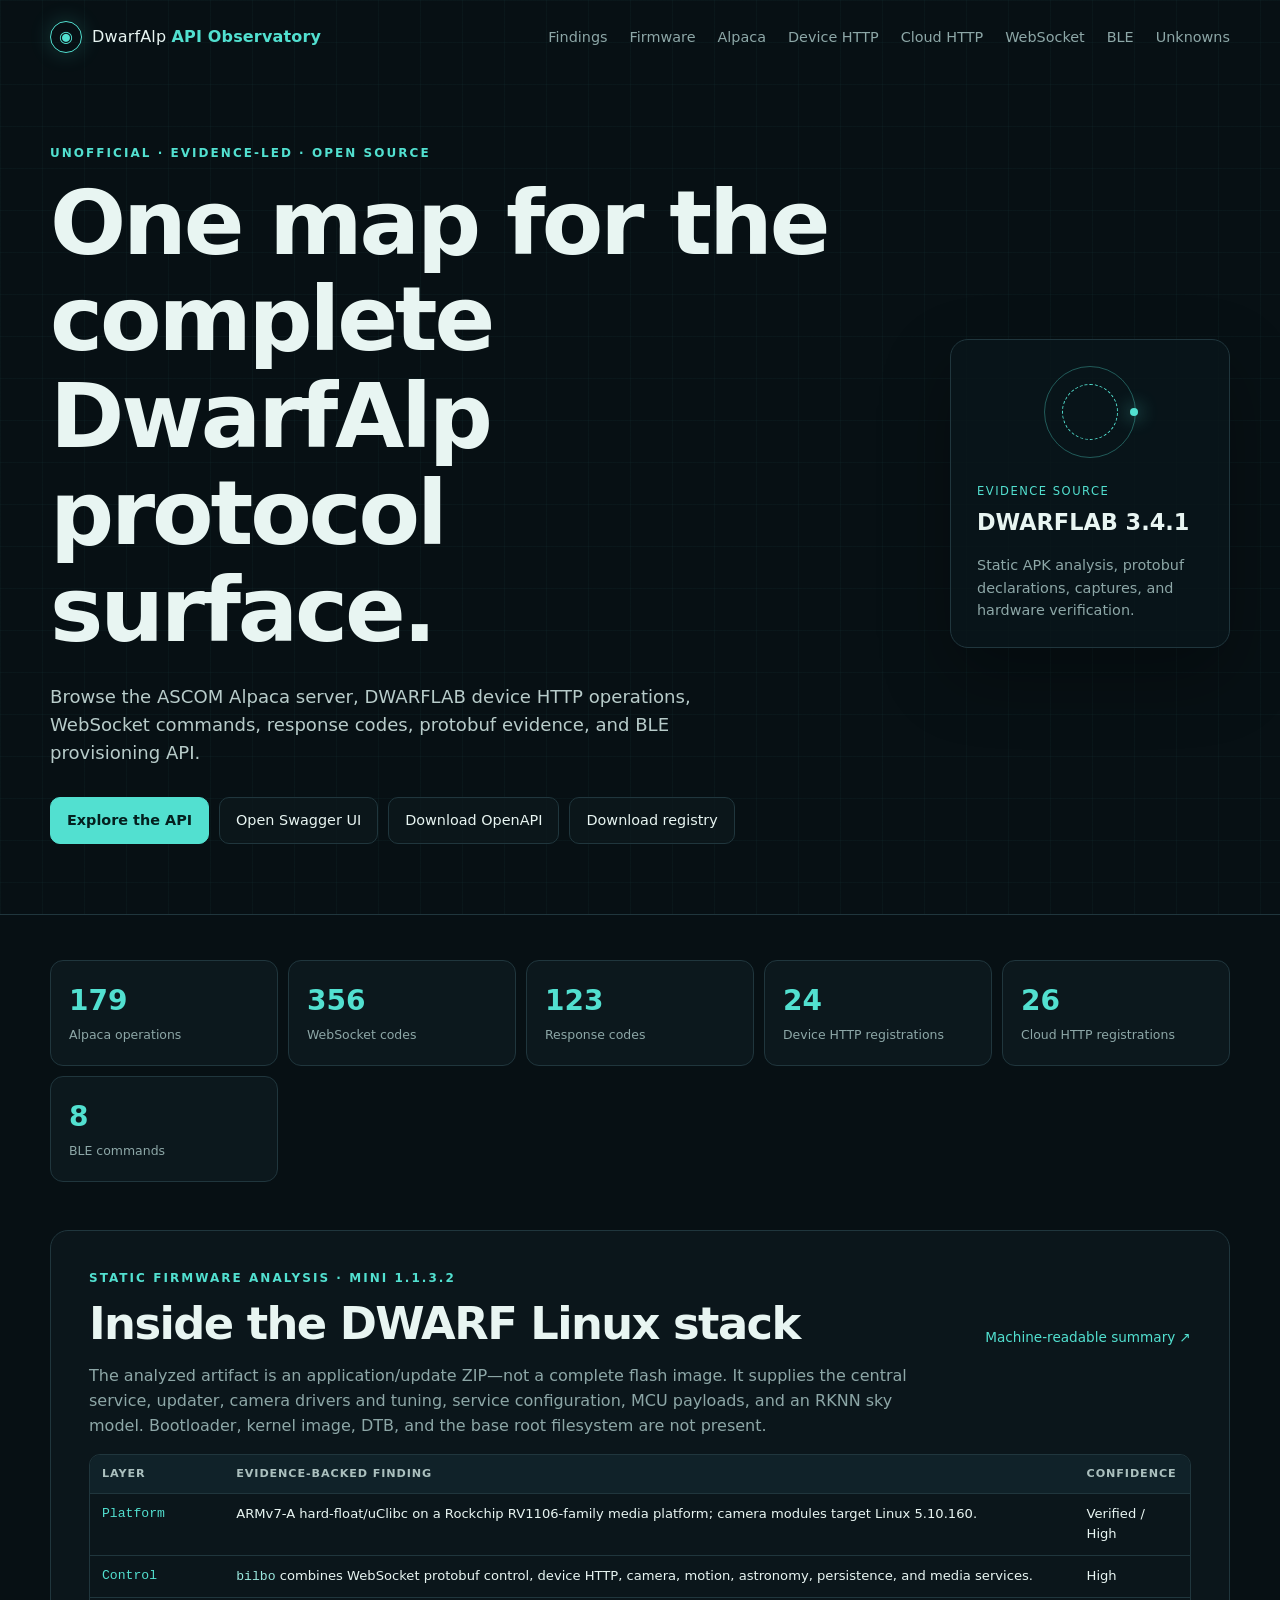
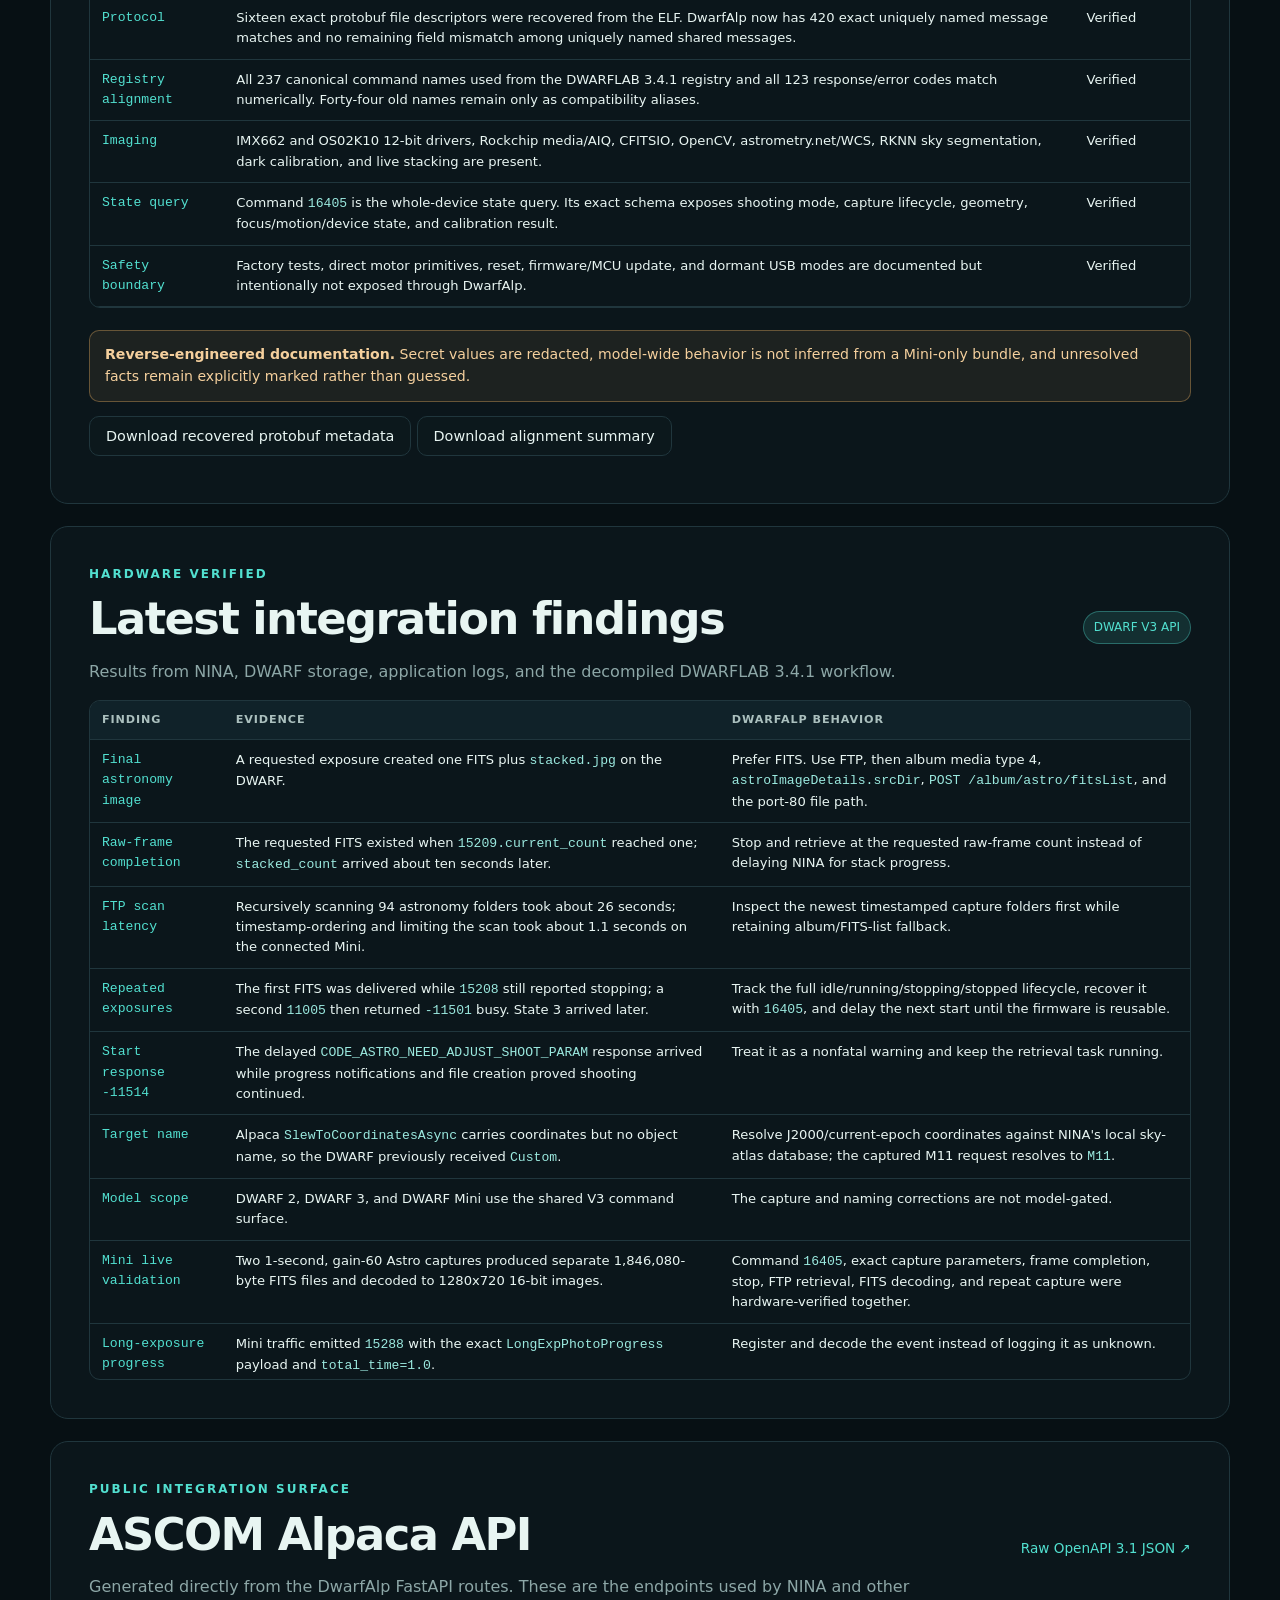
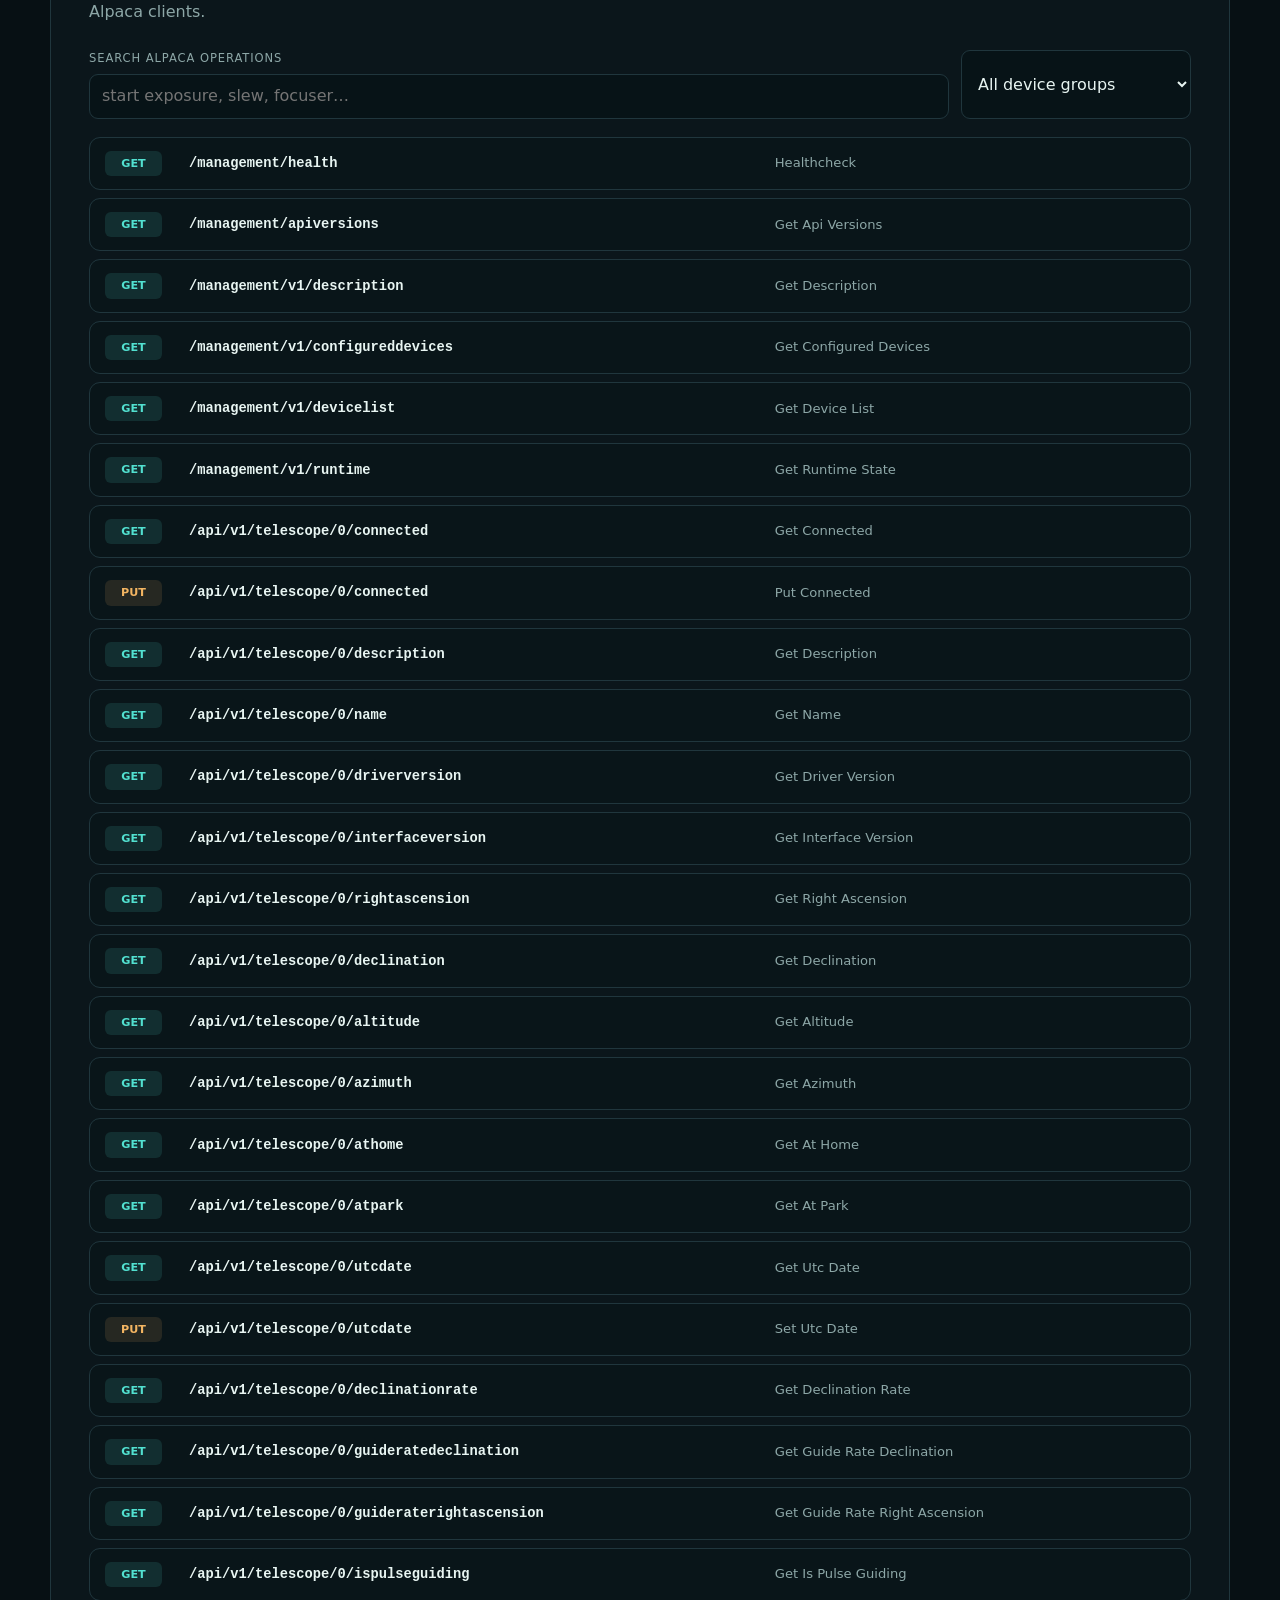
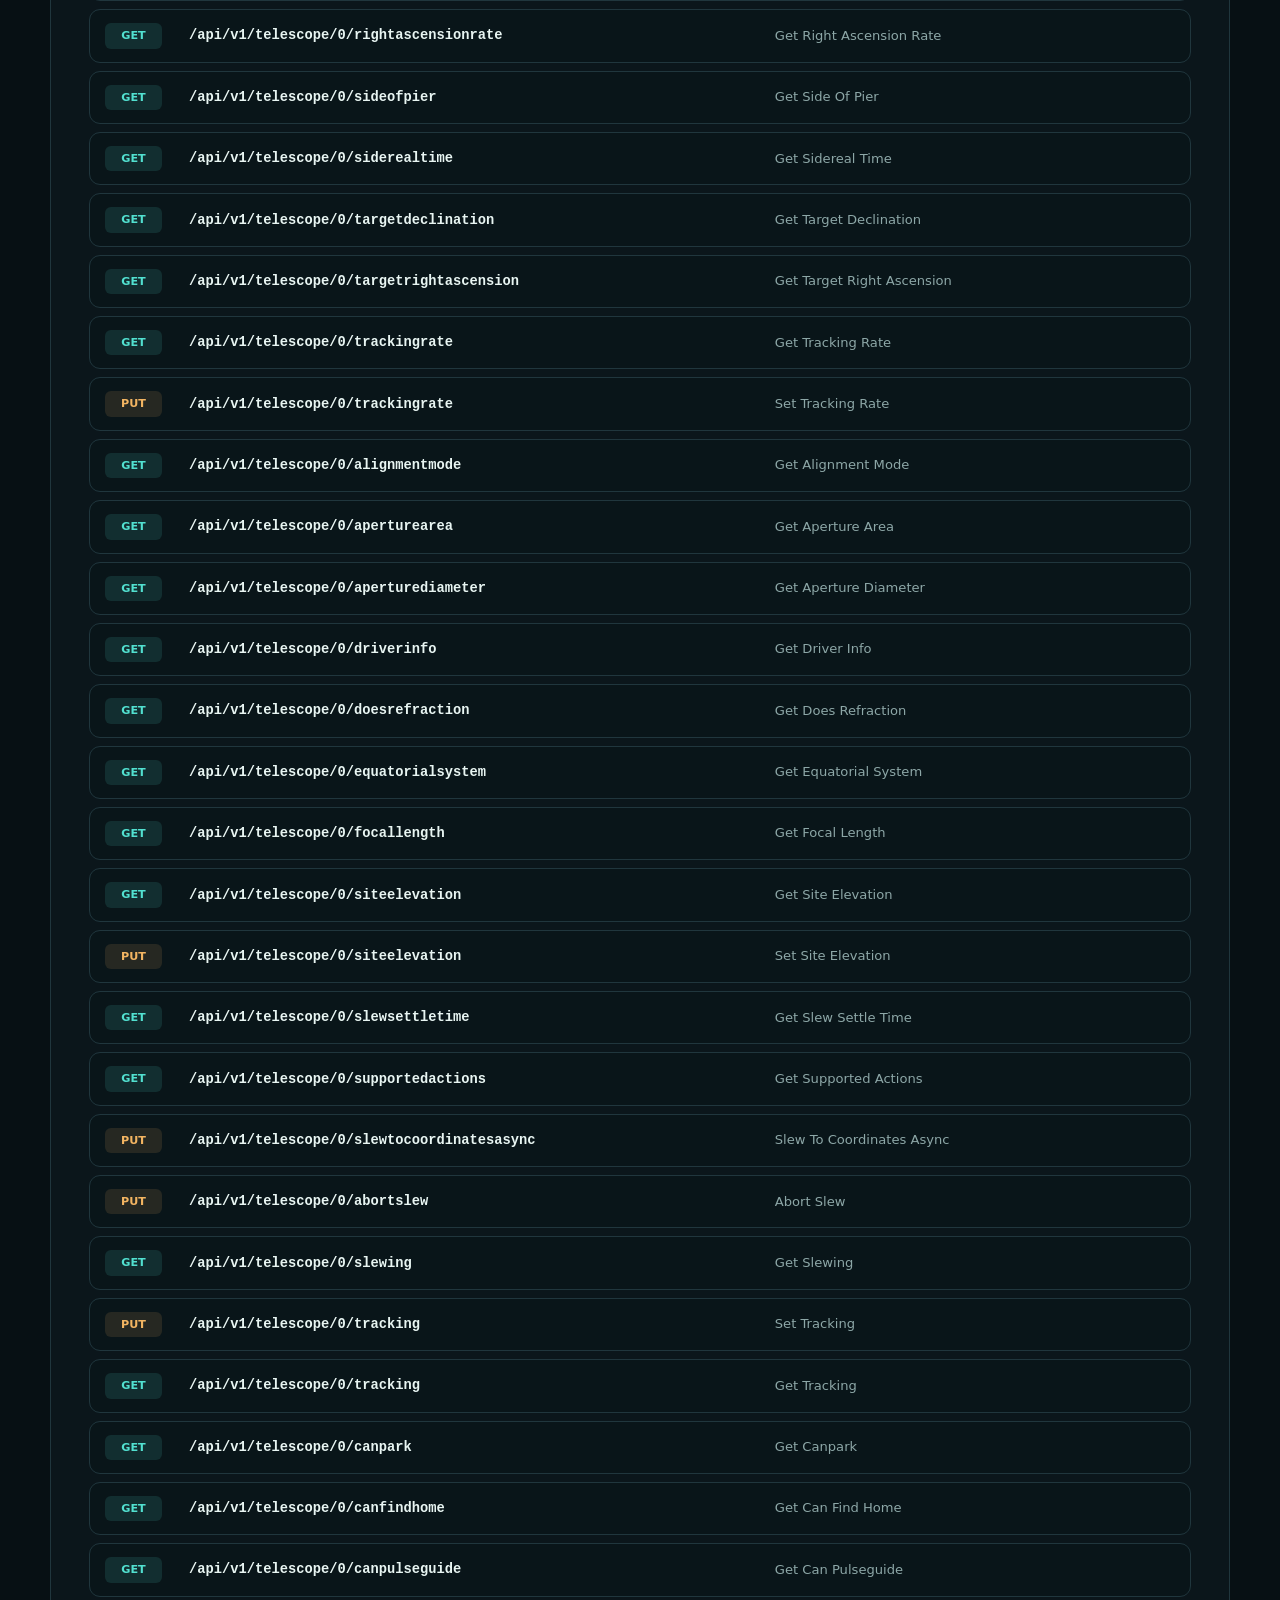
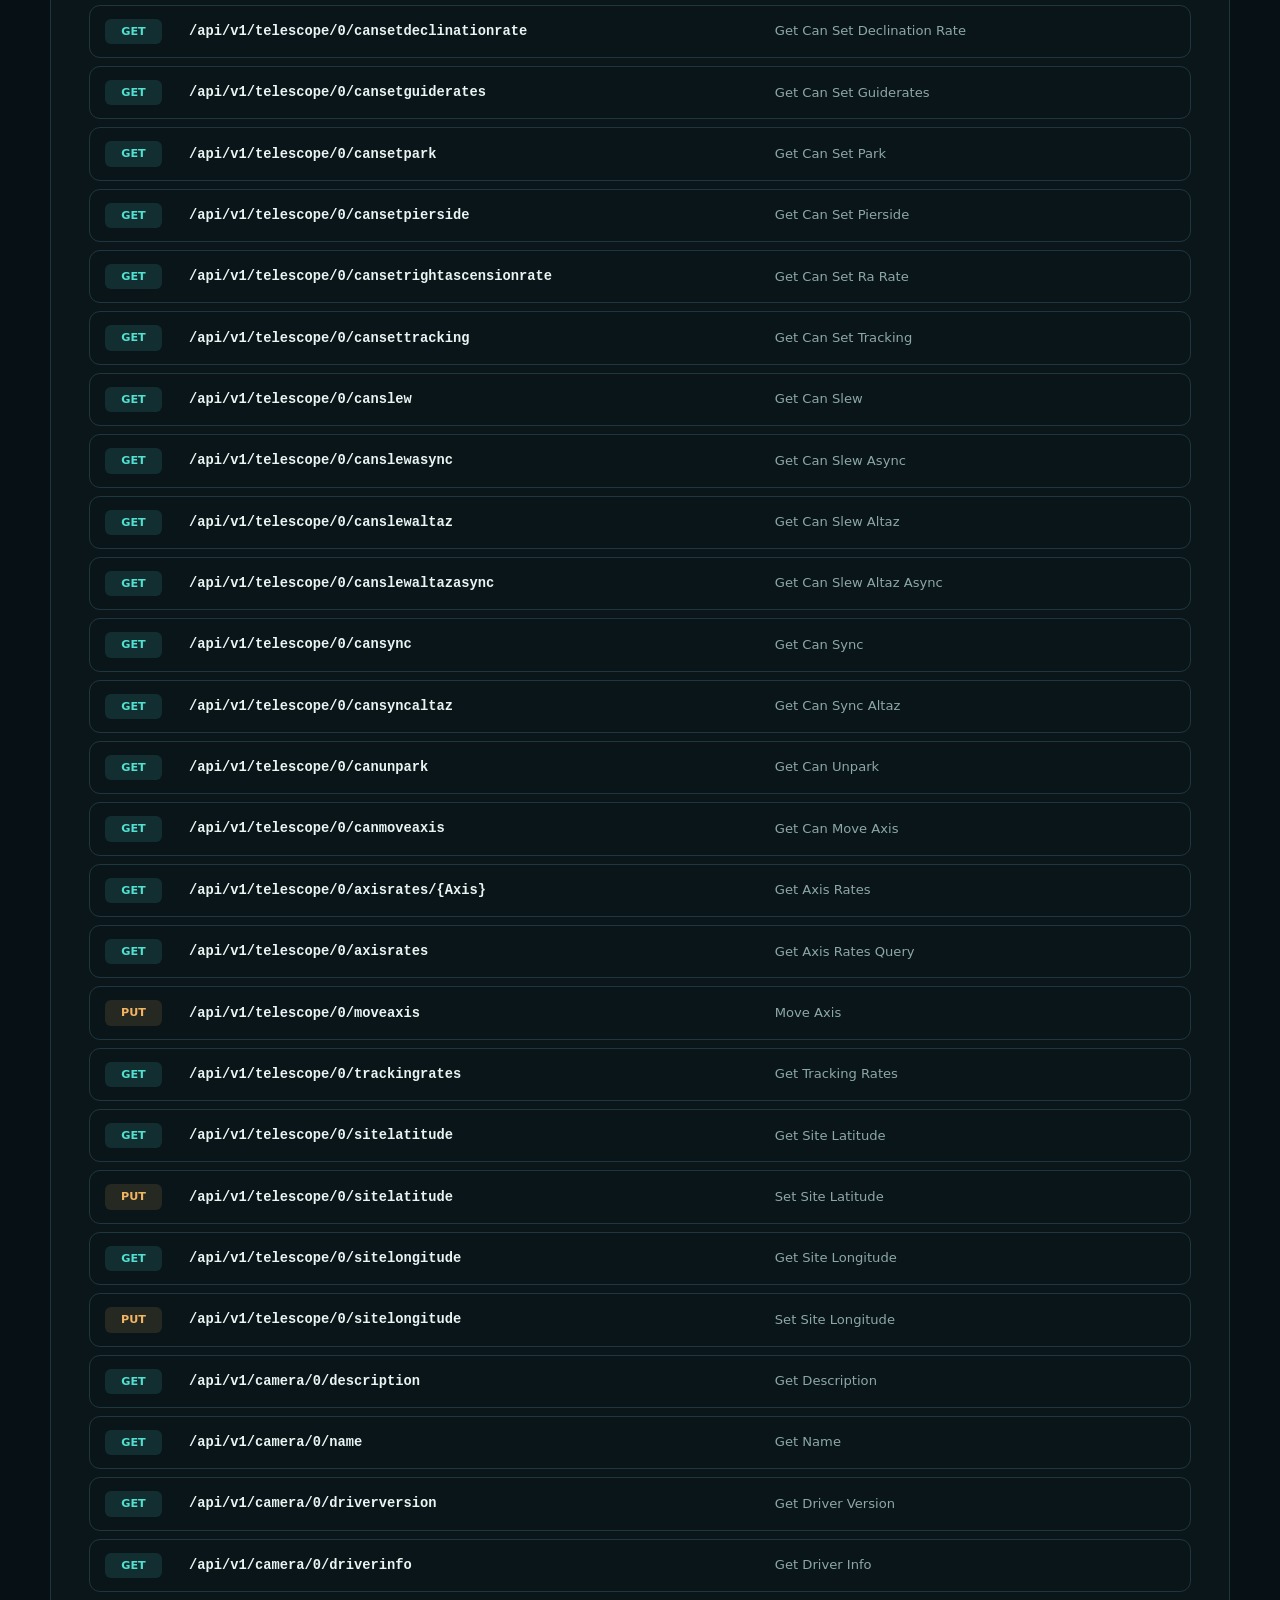
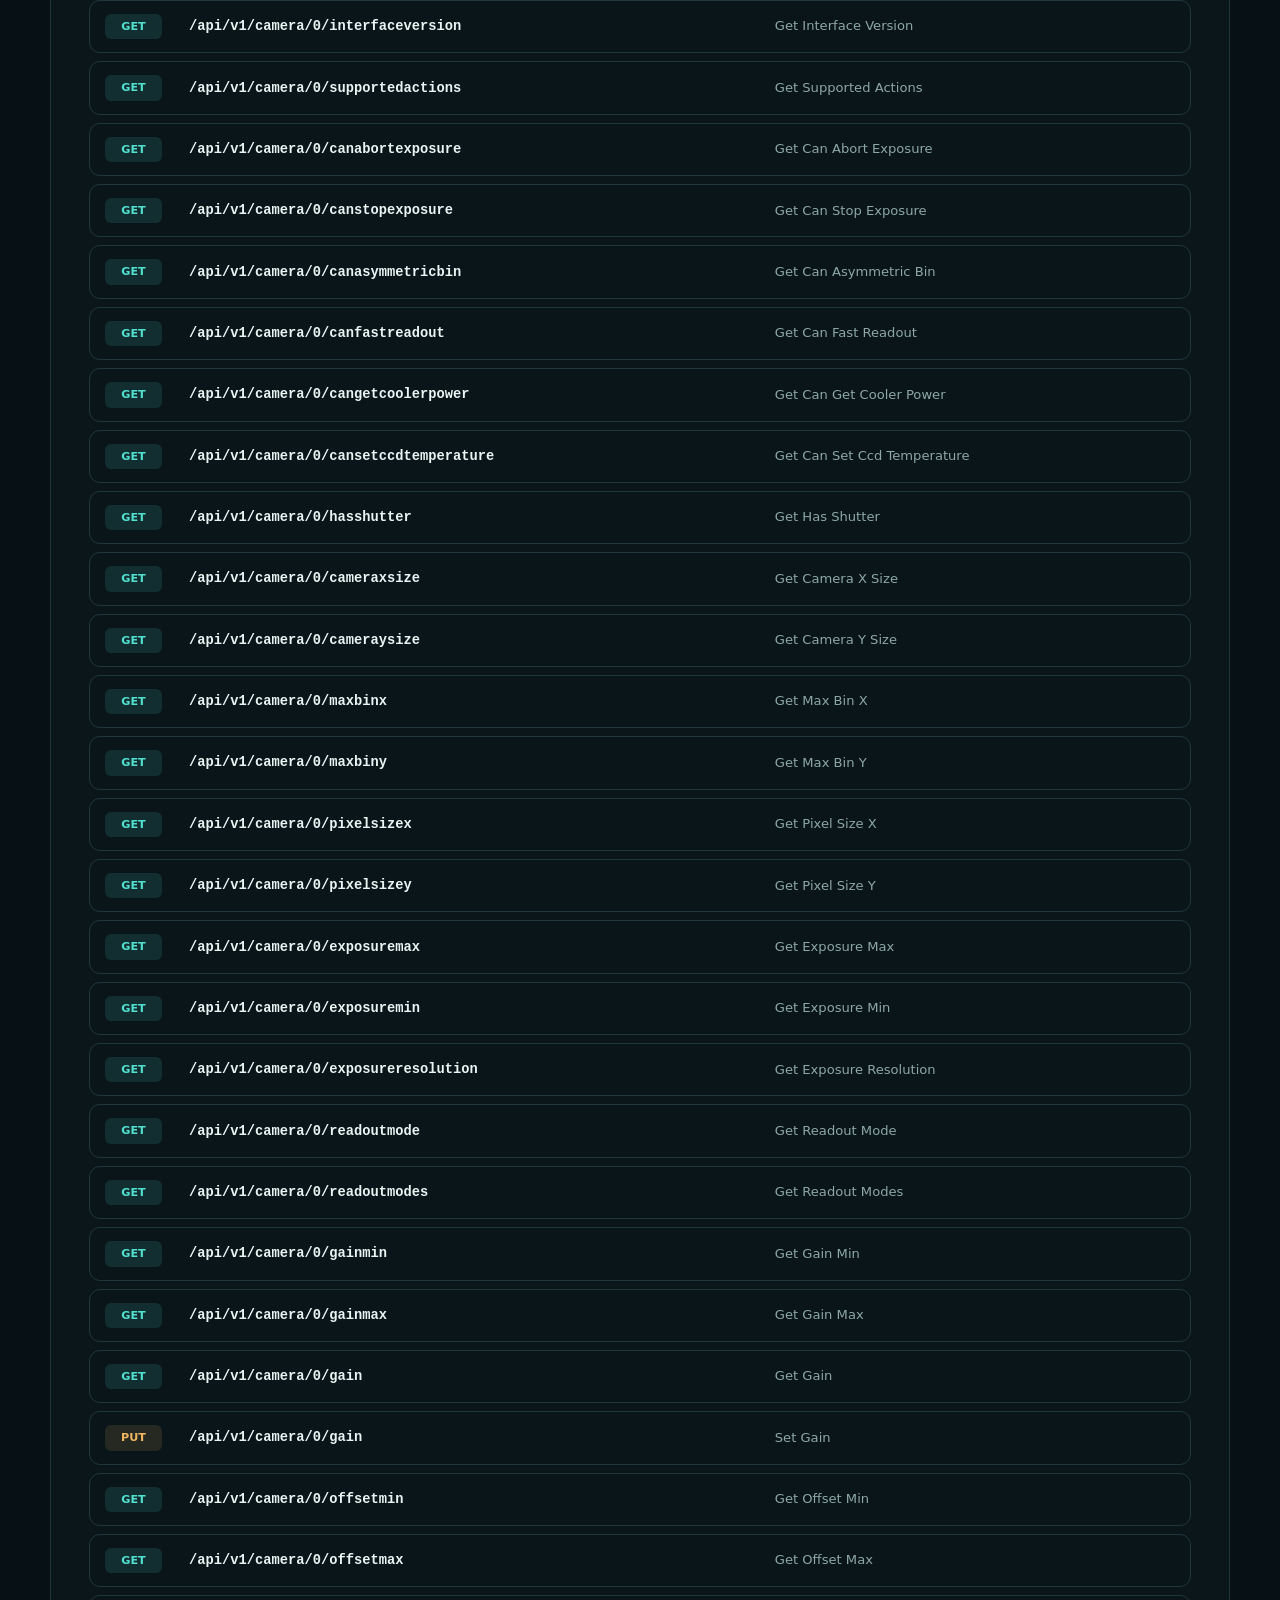
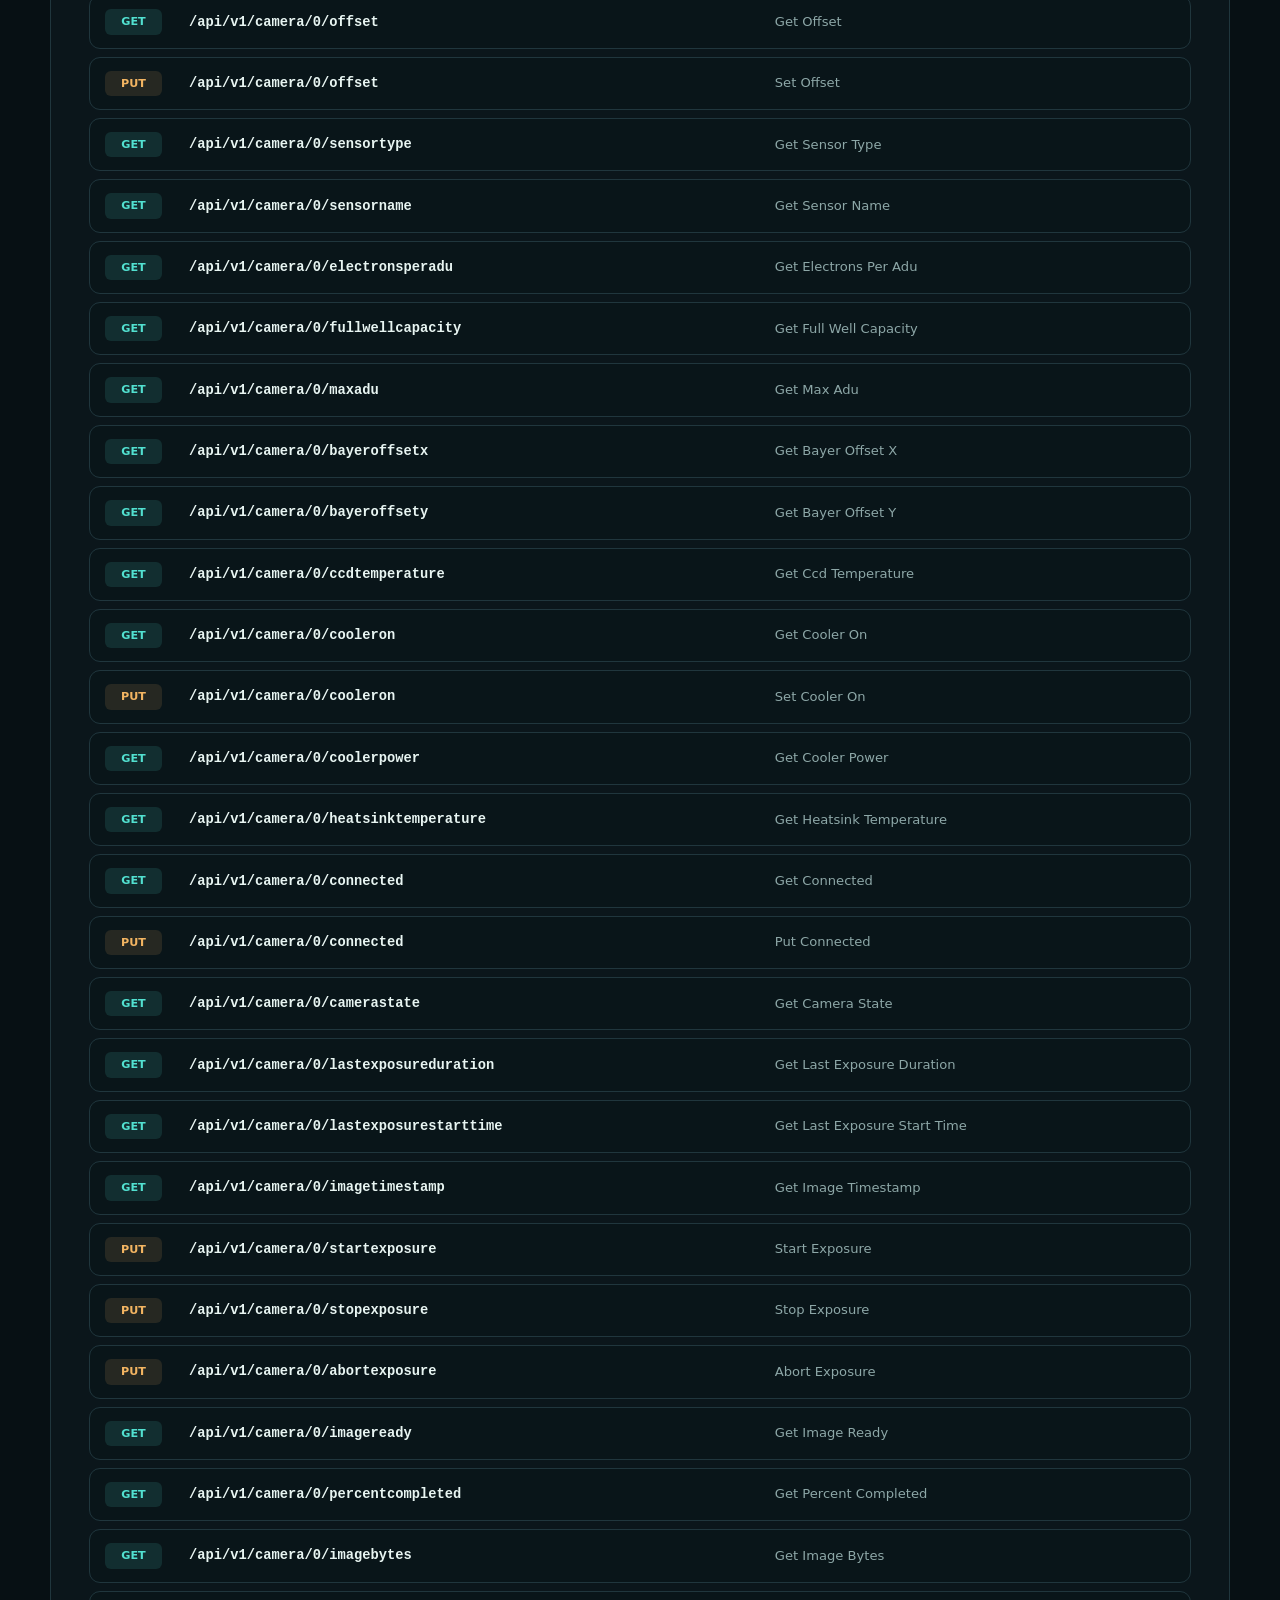
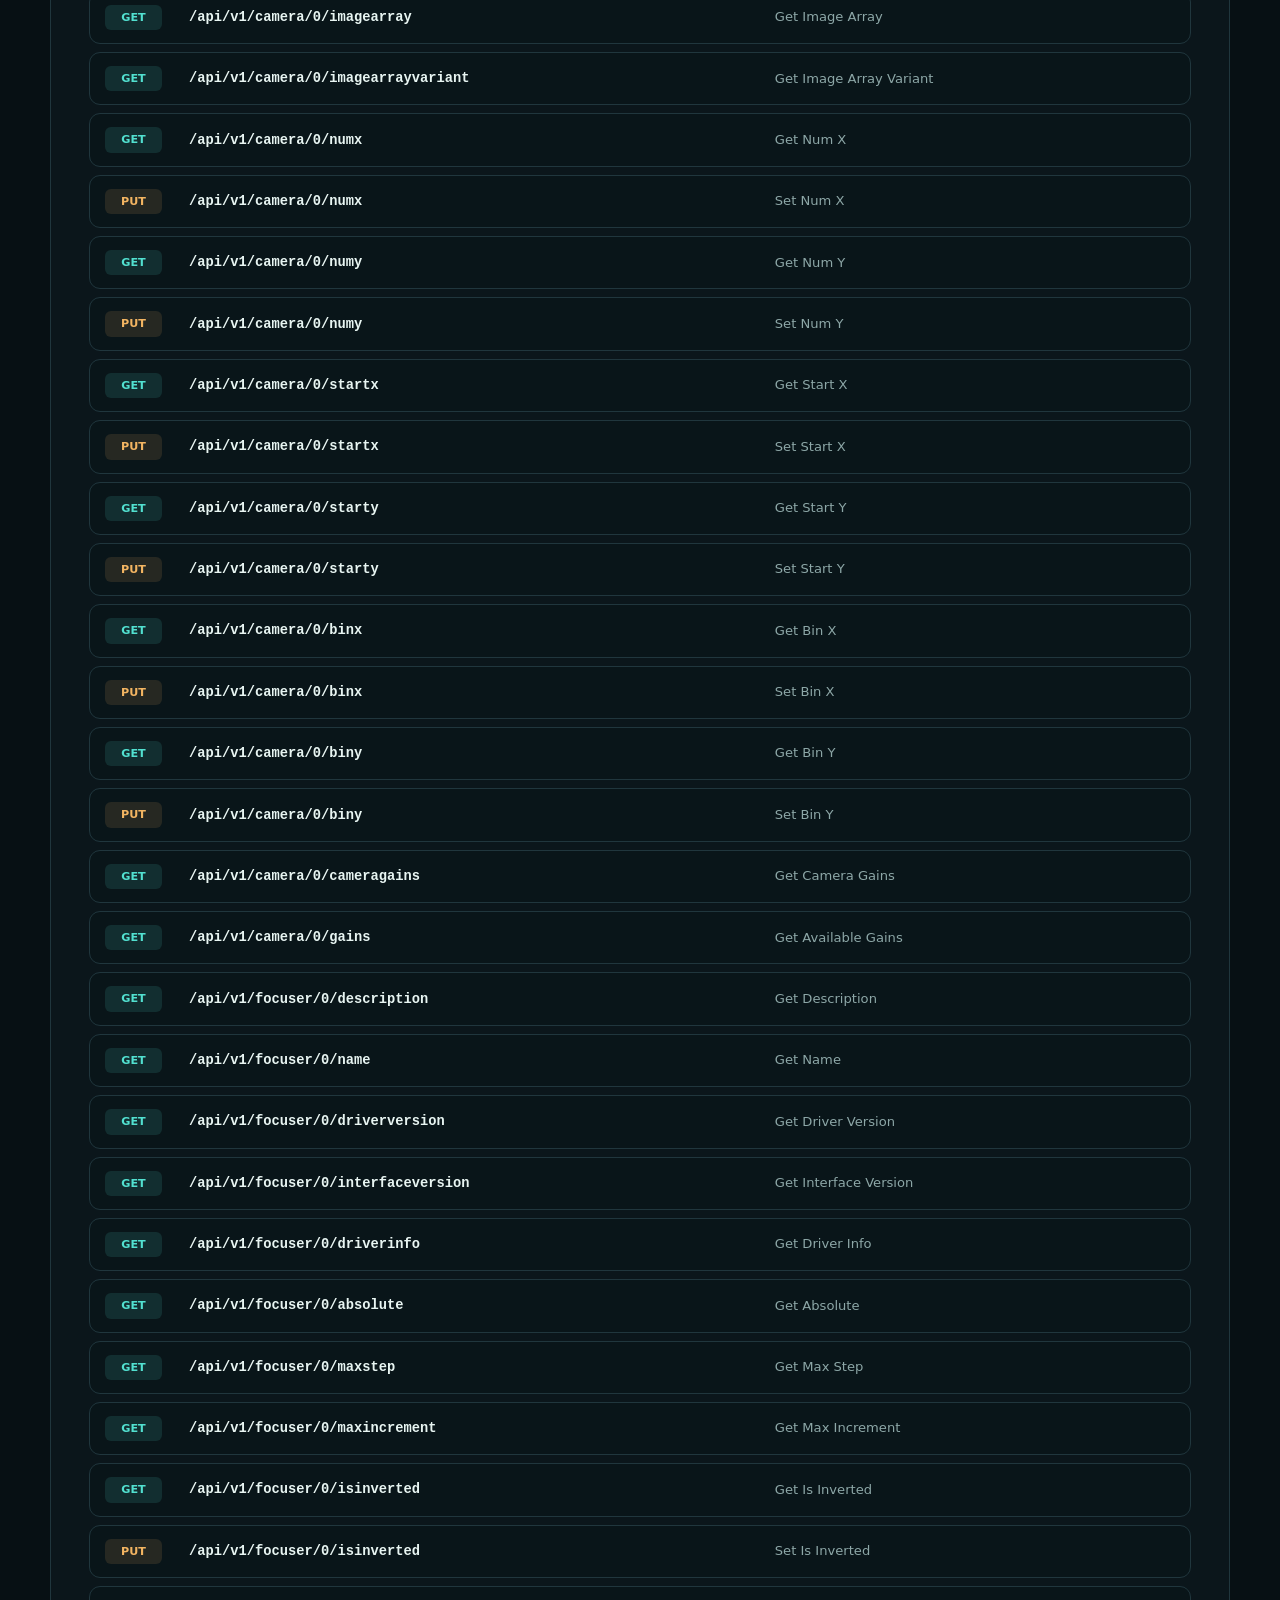
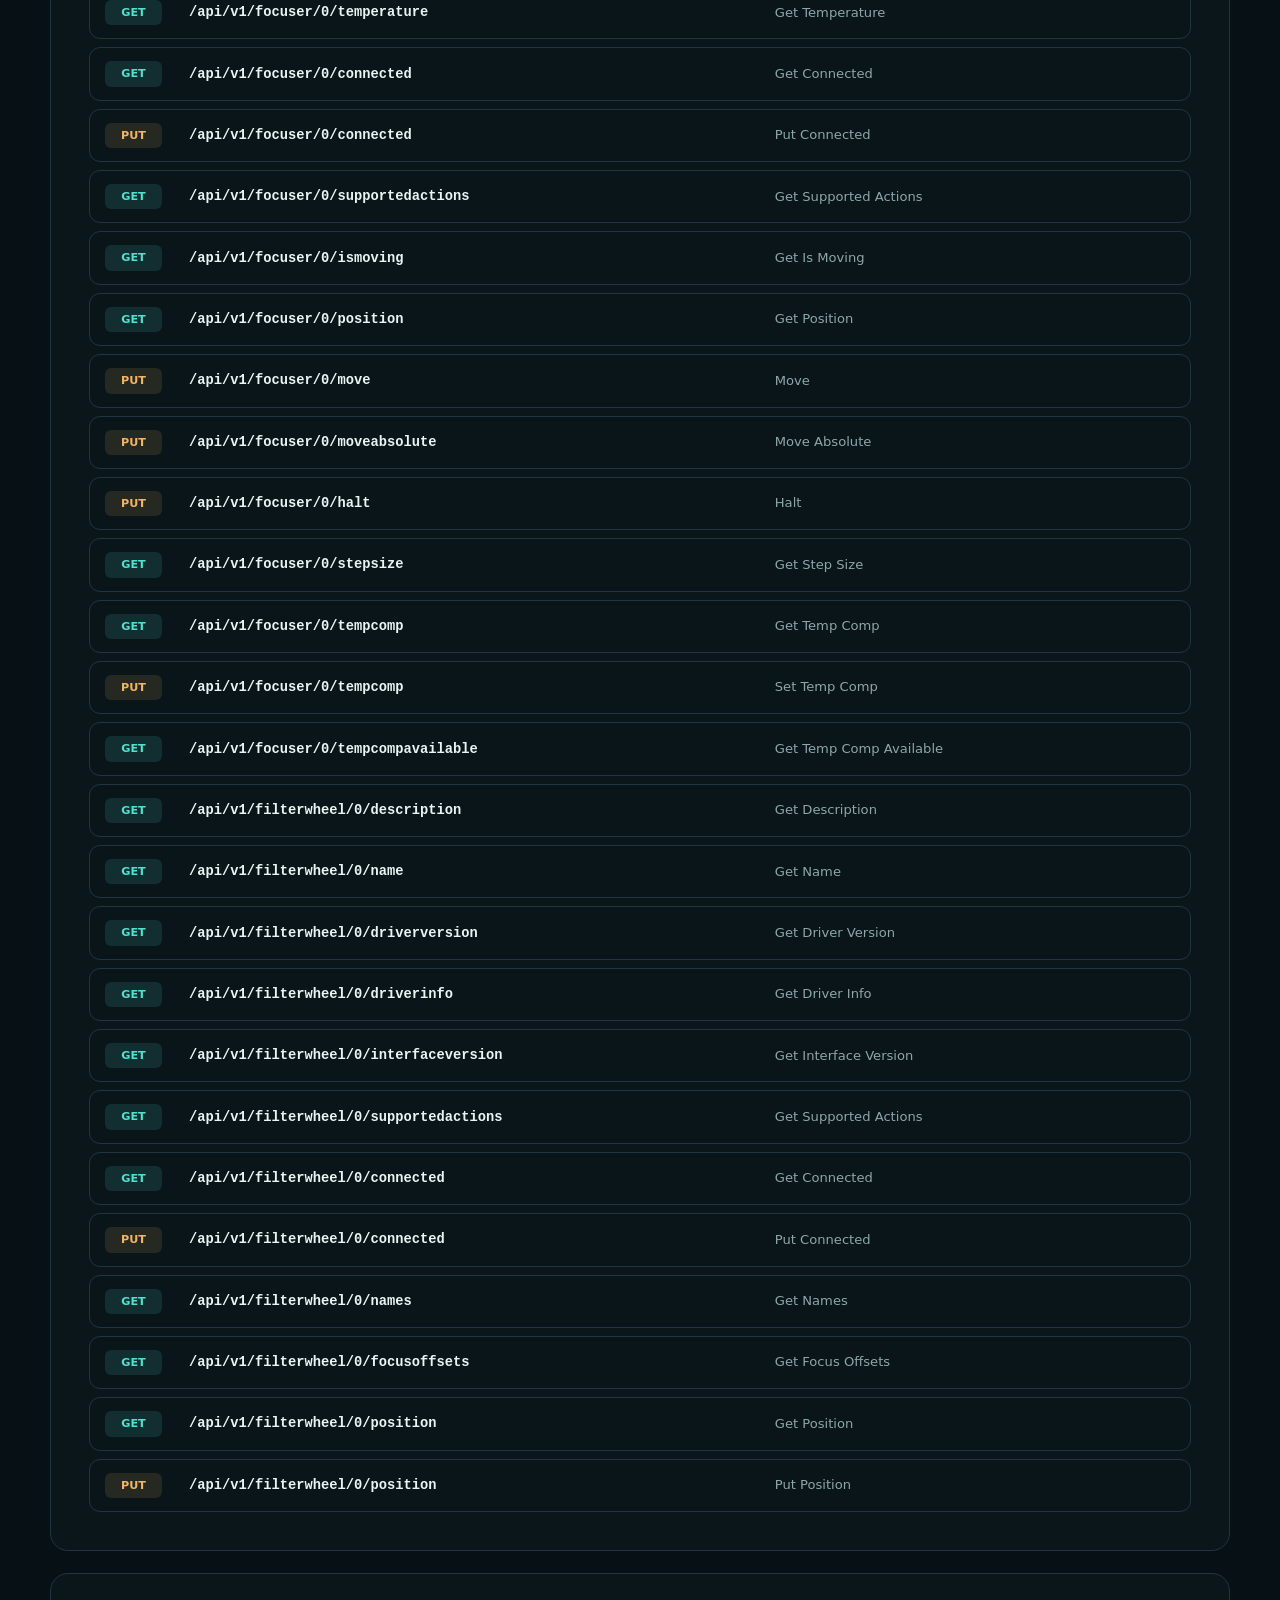
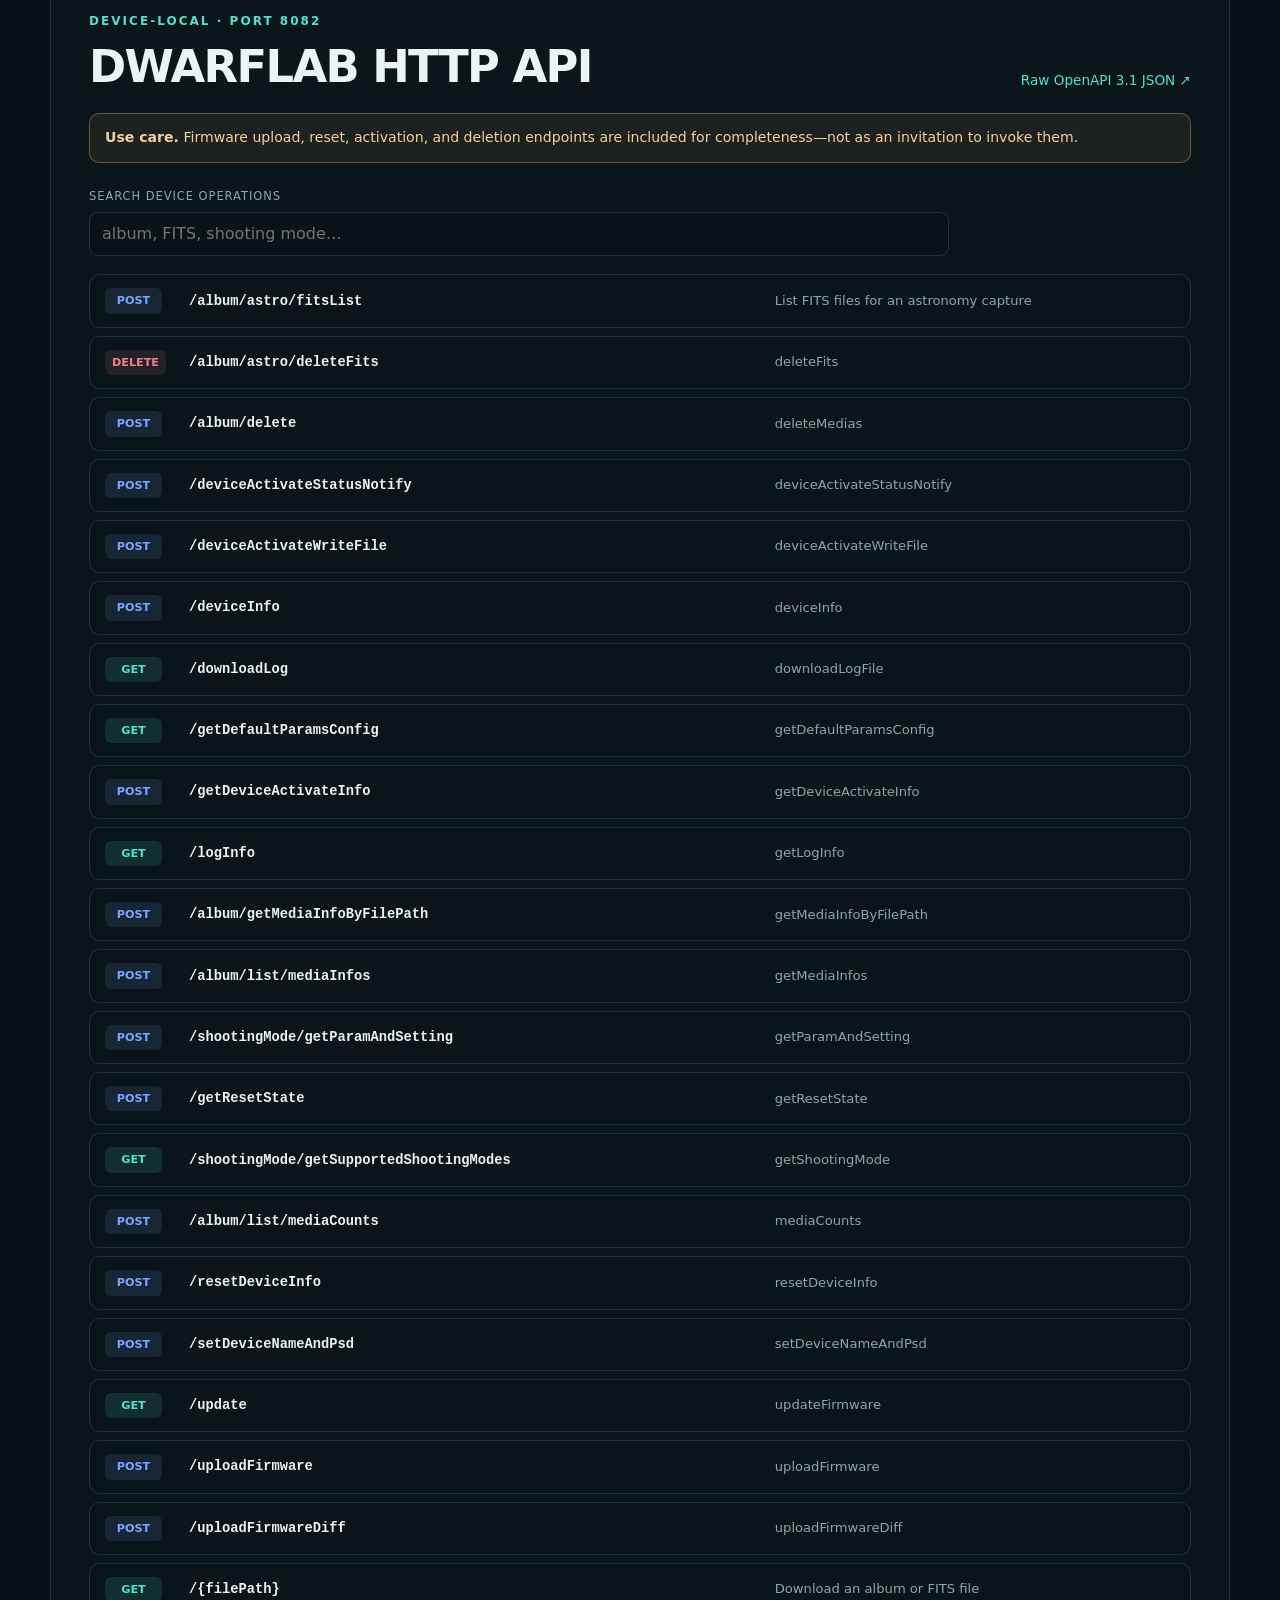
==== docs/site/index.html @ 75f915ff "Deliver FITS when firmware substitutes exposure" ====
<!doctype html>
<html lang="en">
  <head>
    <meta charset="utf-8" />
    <meta name="viewport" content="width=device-width, initial-scale=1" />
    <meta name="color-scheme" content="dark" />
    <meta name="description" content="DwarfAlp OpenAPI and DWARFLAB protocol reference" />
    <title>DwarfAlp API Observatory</title>
    <link rel="stylesheet" href="assets/style.css" />
  </head>
  <body>
    <header class="hero">
      <nav class="nav shell" aria-label="Primary navigation">
        <a class="brand" href="#overview" aria-label="DwarfAlp API Observatory home">
          <span class="brand-mark" aria-hidden="true">◉</span>
          <span>DwarfAlp <b>API Observatory</b></span>
        </a>
        <div class="nav-links">
          <a href="#verified-findings">Findings</a>
          <a href="#firmware">Firmware</a>
          <a href="#alpaca">Alpaca</a>
          <a href="#device-http">Device HTTP</a>
          <a href="#cloud-http">Cloud HTTP</a>
          <a href="#websocket">WebSocket</a>
          <a href="#ble">BLE</a>
          <a href="#unknowns">Unknowns</a>
        </div>
      </nav>
      <div class="shell hero-grid" id="overview">
        <div>
          <p class="eyebrow">Unofficial · evidence-led · open source</p>
          <h1>One map for the complete DwarfAlp protocol surface.</h1>
          <p class="lede">
            Browse the ASCOM Alpaca server, DWARFLAB device HTTP operations,
            WebSocket commands, response codes, protobuf evidence, and BLE provisioning API.
          </p>
          <div class="hero-actions">
            <a class="button primary" href="#alpaca">Explore the API</a>
            <a class="button" href="swagger.html">Open Swagger UI</a>
            <a class="button" href="openapi.json" download>Download OpenAPI</a>
            <a class="button" href="protocol-inventory.json" download>Download registry</a>
          </div>
        </div>
        <aside class="signal-card" aria-label="Documentation provenance">
          <div class="orb" aria-hidden="true"><span></span></div>
          <p class="signal-label">Evidence source</p>
          <strong>DWARFLAB 3.4.1</strong>
          <p>Static APK analysis, protobuf declarations, captures, and hardware verification.</p>
        </aside>
      </div>
    </header>

    <main class="shell">
      <section class="metrics" id="metrics" aria-label="API inventory totals"></section>

      <section class="panel" id="firmware">
        <div class="section-heading">
          <div><p class="eyebrow">Static firmware analysis · Mini 1.1.3.2</p><h2>Inside the DWARF Linux stack</h2></div>
          <a class="text-link" href="firmware-summary.json">Machine-readable summary ↗</a>
        </div>
        <p class="section-copy">The analyzed artifact is an application/update ZIP—not a complete flash image. It supplies the central service, updater, camera drivers and tuning, service configuration, MCU payloads, and an RKNN sky model. Bootloader, kernel image, DTB, and the base root filesystem are not present.</p>
        <div class="table-wrap">
          <table>
            <thead><tr><th>Layer</th><th>Evidence-backed finding</th><th>Confidence</th></tr></thead>
            <tbody>
              <tr><td>Platform</td><td>ARMv7-A hard-float/uClibc on a Rockchip RV1106-family media platform; camera modules target Linux 5.10.160.</td><td>Verified / High</td></tr>
              <tr><td>Control</td><td><code>bilbo</code> combines WebSocket protobuf control, device HTTP, camera, motion, astronomy, persistence, and media services.</td><td>High</td></tr>
              <tr><td>Protocol</td><td>Sixteen exact protobuf file descriptors were recovered from the ELF. DwarfAlp now has 420 exact uniquely named message matches and no remaining field mismatch among uniquely named shared messages.</td><td>Verified</td></tr>
              <tr><td>Registry alignment</td><td>All 237 canonical command names used from the DWARFLAB 3.4.1 registry and all 123 response/error codes match numerically. Forty-four old names remain only as compatibility aliases.</td><td>Verified</td></tr>
              <tr><td>Imaging</td><td>IMX662 and OS02K10 12-bit drivers, Rockchip media/AIQ, CFITSIO, OpenCV, astrometry.net/WCS, RKNN sky segmentation, dark calibration, and live stacking are present.</td><td>Verified</td></tr>
              <tr><td>State query</td><td>Command <code>16405</code> is the whole-device state query. Its exact schema exposes shooting mode, capture lifecycle, geometry, focus/motion/device state, and calibration result.</td><td>Verified</td></tr>
              <tr><td>Safety boundary</td><td>Factory tests, direct motor primitives, reset, firmware/MCU update, and dormant USB modes are documented but intentionally not exposed through DwarfAlp.</td><td>Verified</td></tr>
            </tbody>
          </table>
        </div>
        <div class="notice warning"><strong>Reverse-engineered documentation.</strong> Secret values are redacted, model-wide behavior is not inferred from a Mini-only bundle, and unresolved facts remain explicitly marked rather than guessed.</div>
        <p><a class="button" href="firmware-protobuf.json" download>Download recovered protobuf metadata</a> <a class="button" href="protocol-alignment-summary.json" download>Download alignment summary</a></p>
      </section>

      <section class="panel" id="verified-findings">
        <div class="section-heading">
          <div><p class="eyebrow">Hardware verified</p><h2>Latest integration findings</h2></div>
          <span class="status-pill">DWARF V3 API</span>
        </div>
        <p class="section-copy">Results from NINA, DWARF storage, application logs, and the decompiled DWARFLAB 3.4.1 workflow.</p>
        <div class="table-wrap">
          <table>
            <thead><tr><th>Finding</th><th>Evidence</th><th>DwarfAlp behavior</th></tr></thead>
            <tbody>
              <tr><td>Final astronomy image</td><td>A requested exposure created one FITS plus <code>stacked.jpg</code> on the DWARF.</td><td>Prefer FITS. Use FTP, then album media type 4, <code>astroImageDetails.srcDir</code>, <code>POST /album/astro/fitsList</code>, and the port-80 file path.</td></tr>
              <tr><td>Raw-frame completion</td><td>The requested FITS existed when <code>15209.current_count</code> reached one; <code>stacked_count</code> arrived about ten seconds later.</td><td>Stop and retrieve at the requested raw-frame count instead of delaying NINA for stack progress.</td></tr>
              <tr><td>FTP scan latency</td><td>Recursively scanning 94 astronomy folders took about 26 seconds; timestamp-ordering and limiting the scan took about 1.1 seconds on the connected Mini.</td><td>Inspect the newest timestamped capture folders first while retaining album/FITS-list fallback.</td></tr>
              <tr><td>Repeated exposures</td><td>The first FITS was delivered while <code>15208</code> still reported stopping; a second <code>11005</code> then returned <code>-11501</code> busy. State 3 arrived later.</td><td>Track the full idle/running/stopping/stopped lifecycle, recover it with <code>16405</code>, and delay the next start until the firmware is reusable.</td></tr>
              <tr><td>Start response -11514</td><td>The delayed <code>CODE_ASTRO_NEED_ADJUST_SHOOT_PARAM</code> response arrived while progress notifications and file creation proved shooting continued.</td><td>Treat it as a nonfatal warning and keep the retrieval task running.</td></tr>
              <tr><td>Target name</td><td>Alpaca <code>SlewToCoordinatesAsync</code> carries coordinates but no object name, so the DWARF previously received <code>Custom</code>.</td><td>Resolve J2000/current-epoch coordinates against NINA's local sky-atlas database; the captured M11 request resolves to <code>M11</code>.</td></tr>
              <tr><td>Model scope</td><td>DWARF 2, DWARF 3, and DWARF Mini use the shared V3 command surface.</td><td>The capture and naming corrections are not model-gated.</td></tr>
              <tr><td>Mini live validation</td><td>Two 1-second, gain-60 Astro captures produced separate 1,846,080-byte FITS files and decoded to 1280x720 16-bit images.</td><td>Command <code>16405</code>, exact capture parameters, frame completion, stop, FTP retrieval, FITS decoding, and repeat capture were hardware-verified together.</td></tr>
              <tr><td>Long-exposure progress</td><td>Mini traffic emitted <code>15288</code> with the exact <code>LongExpPhotoProgress</code> payload and <code>total_time=1.0</code>.</td><td>Register and decode the event instead of logging it as unknown.</td></tr>
              <tr><td>DWARF 3 exposure authority</td><td><code>11005</code> can reload a persisted duration despite successful <code>11041</code> and <code>16700</code>/<code>16701</code>/<code>16703</code> acknowledgements. A live VIS test changed a 1-second request to 15 seconds.</td><td>Use <code>15288.total_time</code> as the actual exposure duration, log substitutions, and still deliver the matching fresh FITS so Alpaca clients do not remain in ImageReady polling until timeout.</td></tr>
              <tr><td>Uniform dark-looking image</td><td>Daylight DWARF 3 FITS samples contained 4095 in every pixel: a fully saturated uniform 12-bit frame, not zero-valued dark data.</td><td>Log pixel statistics and test under suitable illumination; a viewer may render a constant saturated frame as black because its display range is zero.</td></tr>
              <tr><td>Camera disconnect</td><td>V3 app captures never send legacy command <code>10001</code>; the live Mini ignored it and emitted no response.</td><td>Keep Alpaca camera disconnect local-only so it cannot disturb a mount sharing the global V3 task session.</td></tr>
            </tbody>
          </table>
        </div>
      </section>

      <section class="panel" id="alpaca">
        <div class="section-heading">
          <div><p class="eyebrow">Public integration surface</p><h2>ASCOM Alpaca API</h2></div>
          <a class="text-link" href="openapi.json">Raw OpenAPI 3.1 JSON ↗</a>
        </div>
        <p class="section-copy">Generated directly from the DwarfAlp FastAPI routes. These are the endpoints used by NINA and other Alpaca clients.</p>
        <div class="toolbar">
          <label><span>Search Alpaca operations</span><input id="alpaca-search" type="search" placeholder="start exposure, slew, focuser…" /></label>
          <select id="alpaca-tag" aria-label="Filter Alpaca operations by tag"><option value="">All device groups</option></select>
        </div>
        <div id="alpaca-list" class="endpoint-list"></div>
      </section>

      <section class="panel" id="device-http">
        <div class="section-heading">
          <div><p class="eyebrow">Device-local · port 8082</p><h2>DWARFLAB HTTP API</h2></div>
          <a class="text-link" href="device-openapi.json">Raw OpenAPI 3.1 JSON ↗</a>
        </div>
        <div class="notice warning"><strong>Use care.</strong> Firmware upload, reset, activation, and deletion endpoints are included for completeness—not as an invitation to invoke them.</div>
        <div class="toolbar">
          <label><span>Search device operations</span><input id="http-search" type="search" placeholder="album, FITS, shooting mode…" /></label>
        </div>
        <div id="http-list" class="endpoint-list"></div>
      </section>

      <section class="panel" id="cloud-http">
        <div class="section-heading">
          <div><p class="eyebrow">App backend · documentation only</p><h2>DWARFLAB cloud HTTP registrations</h2></div>
        </div>
        <div class="notice warning"><strong>Not used by DwarfAlp.</strong> These account, content, telemetry, and OTA registrations are included only to make the APK inventory complete.</div>
        <div class="toolbar">
          <label><span>Search cloud operations</span><input id="cloud-search" type="search" placeholder="firmware, account, log…" /></label>
        </div>
        <div class="table-wrap"><table><thead><tr><th>Scope</th><th>Method</th><th>Path</th><th>Operation</th></tr></thead><tbody id="cloud-table"></tbody></table></div>
      </section>

      <section class="panel" id="websocket">
        <div class="section-heading">
          <div><p class="eyebrow">Binary protocol · protobuf</p><h2>WebSocket command registry</h2></div>
          <span class="status-pill" id="ws-count">Loading registry…</span>
        </div>
        <p class="section-copy">Registration proves that the app knows a code. It does not prove support on every DWARF model or firmware.</p>
        <div class="toolbar three">
          <label><span>Search commands</span><input id="ws-search" type="search" placeholder="capture, calibration, focus…" /></label>
          <label><span>Direction</span><select id="ws-direction"><option value="">All</option><option value="request">Requests</option><option value="notification">Notifications</option></select></label>
          <label><span>Evidence</span><select id="ws-evidence"><option value="">All</option><option value="payload">Payload mapped</option><option value="unknown">Payload unresolved</option></select></label>
        </div>
        <div class="table-wrap"><table><thead><tr><th>ID</th><th>Command</th><th>Direction</th><th>Payload evidence</th></tr></thead><tbody id="ws-table"></tbody></table></div>
      </section>

      <section class="split-grid">
        <article class="panel" id="errors">
          <div class="section-heading"><div><p class="eyebrow">Firmware responses</p><h2>Error codes</h2></div></div>
          <label class="standalone-search"><span>Search errors</span><input id="error-search" type="search" placeholder="-11530 or dark…" /></label>
          <div class="table-wrap compact"><table><thead><tr><th>Code</th><th>Name</th></tr></thead><tbody id="error-table"></tbody></table></div>
        </article>
        <article class="panel" id="ble">
          <div class="section-heading"><div><p class="eyebrow">Provisioning transport</p><h2>BLE API</h2></div></div>
          <div id="ble-content"></div>
        </article>
      </section>

      <section class="panel" id="unknowns">
        <div class="section-heading"><div><p class="eyebrow">Research backlog</p><h2>Known unknowns</h2></div></div>
        <p class="section-copy">These calls are registered but lack a directly traceable request wrapper or notification payload in the decompiled app. They remain explicitly unresolved instead of being assigned guessed schemas.</p>
        <div id="unknown-list" class="unknown-grid"></div>
      </section>
    </main>

    <footer class="shell footer">
      <p>DwarfAlp API Observatory · generated from repository code and APK evidence</p>
      <p>DWARFLAB and DWARF are trademarks of their respective owner. This project is unofficial.</p>
    </footer>
    <script type="module" src="assets/app.js"></script>
  </body>
</html>
---- docs/site/assets/style.css ----
:root {
  --bg: #071014;
  --surface: #0c181d;
  --surface-2: #102229;
  --line: #20363d;
  --text: #e8f5f2;
  --muted: #8da7a7;
  --cyan: #52e0d0;
  --cyan-soft: rgba(82, 224, 208, 0.12);
  --amber: #f3b562;
  --rose: #ee7f8c;
  --blue: #79a7ff;
  --radius: 18px;
  font-family: Inter, ui-sans-serif, system-ui, -apple-system, BlinkMacSystemFont, "Segoe UI", sans-serif;
  color: var(--text);
  background: var(--bg);
}
* { box-sizing: border-box; }
html { scroll-behavior: smooth; }
body { margin: 0; background: radial-gradient(circle at 75% -10%, #123640 0, transparent 32rem), var(--bg); line-height: 1.55; }
a { color: inherit; }
.shell { width: min(1180px, calc(100% - 36px)); margin-inline: auto; }
.hero { border-bottom: 1px solid var(--line); background-image: linear-gradient(rgba(82,224,208,.035) 1px, transparent 1px), linear-gradient(90deg, rgba(82,224,208,.035) 1px, transparent 1px); background-size: 42px 42px; }
.nav { min-height: 74px; display: flex; align-items: center; justify-content: space-between; gap: 24px; }
.brand { display: flex; gap: 10px; align-items: center; text-decoration: none; letter-spacing: .01em; }
.brand b { color: var(--cyan); font-weight: 650; }
.brand-mark { width: 32px; height: 32px; display: grid; place-items: center; border: 1px solid var(--cyan); border-radius: 50%; color: var(--cyan); box-shadow: 0 0 22px rgba(82,224,208,.2); }
.nav-links { display: flex; gap: 22px; font-size: .9rem; color: var(--muted); }
.nav-links a { text-decoration: none; }
.nav-links a:hover { color: var(--text); }
.hero-grid { min-height: 490px; display: grid; grid-template-columns: minmax(0, 1.5fr) minmax(280px, .5fr); align-items: center; gap: 80px; padding-block: 70px; }
.eyebrow { color: var(--cyan); font-size: .75rem; font-weight: 750; letter-spacing: .17em; text-transform: uppercase; margin: 0 0 12px; }
h1, h2 { margin: 0; letter-spacing: -.035em; line-height: 1.08; }
h1 { max-width: 780px; font-size: clamp(2.7rem, 7vw, 5.6rem); font-weight: 620; }
h2 { font-size: clamp(1.8rem, 4vw, 2.8rem); font-weight: 600; }
.lede { max-width: 720px; color: #b8ccca; font-size: 1.13rem; margin: 25px 0 0; }
.hero-actions { display: flex; flex-wrap: wrap; gap: 10px; margin-top: 30px; }
.button { padding: 11px 16px; border: 1px solid var(--line); border-radius: 10px; text-decoration: none; background: rgba(12,24,29,.75); font-size: .9rem; }
.button:hover { border-color: #46636a; }
.button.primary { background: var(--cyan); color: #04201f; border-color: var(--cyan); font-weight: 750; }
.signal-card { border: 1px solid var(--line); border-radius: var(--radius); padding: 26px; background: rgba(9,22,27,.8); box-shadow: 0 28px 70px rgba(0,0,0,.3); }
.signal-card strong { display: block; font-size: 1.4rem; }
.signal-card p:last-child { color: var(--muted); font-size: .9rem; margin-bottom: 0; }
.signal-label { color: var(--cyan); font-size: .72rem; text-transform: uppercase; letter-spacing: .13em; margin-bottom: 4px; }
.orb { width: 92px; aspect-ratio: 1; margin: 0 auto 25px; border-radius: 50%; border: 1px solid rgba(82,224,208,.35); display: grid; place-items: center; animation: orbit 8s linear infinite; }
.orb::before, .orb span { content: ""; display: block; border-radius: 50%; }
.orb::before { width: 54px; aspect-ratio: 1; border: 1px dashed var(--cyan); }
.orb span { position: absolute; width: 8px; aspect-ratio: 1; background: var(--cyan); box-shadow: 0 0 18px var(--cyan); transform: translate(44px); }
@keyframes orbit { to { transform: rotate(360deg); } }
main { padding-block: 45px 90px; }
.metrics { display: grid; grid-template-columns: repeat(5, 1fr); gap: 10px; margin-bottom: 48px; }
.metric { padding: 18px; border: 1px solid var(--line); background: var(--surface); border-radius: 13px; }
.metric strong { font-size: 1.75rem; display: block; color: var(--cyan); }
.metric span { color: var(--muted); font-size: .78rem; }
.panel { background: rgba(12,24,29,.86); border: 1px solid var(--line); border-radius: var(--radius); padding: clamp(22px, 4vw, 38px); margin-top: 22px; scroll-margin-top: 16px; }
.section-heading { display: flex; align-items: end; justify-content: space-between; gap: 24px; }
.section-copy { color: var(--muted); max-width: 850px; }
.text-link { color: var(--cyan); text-decoration: none; font-size: .85rem; white-space: nowrap; }
.status-pill { color: var(--cyan); border: 1px solid rgba(82,224,208,.35); background: var(--cyan-soft); border-radius: 99px; padding: 6px 10px; font-size: .75rem; }
.notice { margin: 22px 0; padding: 13px 15px; border-radius: 10px; border: 1px solid; font-size: .88rem; }
.notice.warning { color: #f5d09d; border-color: rgba(243,181,98,.35); background: rgba(243,181,98,.08); }
.toolbar { display: grid; grid-template-columns: minmax(240px, 1fr) 230px; gap: 12px; margin: 25px 0 18px; }
.toolbar.three { grid-template-columns: minmax(240px, 1fr) 180px 190px; }
label span { display: block; margin-bottom: 6px; color: var(--muted); font-size: .72rem; text-transform: uppercase; letter-spacing: .08em; }
input, select { width: 100%; min-height: 43px; color: var(--text); background: #071317; border: 1px solid var(--line); border-radius: 9px; padding: 9px 12px; font: inherit; }
input:focus, select:focus { outline: 2px solid rgba(82,224,208,.3); border-color: var(--cyan); }
.endpoint-list { display: grid; gap: 8px; }
.endpoint { border: 1px solid var(--line); border-radius: 11px; overflow: hidden; background: #091519; }
.endpoint summary { cursor: pointer; list-style: none; display: grid; grid-template-columns: 70px minmax(250px, 1fr) minmax(180px, .7fr); align-items: center; gap: 14px; padding: 13px 15px; }
.endpoint summary::-webkit-details-marker { display: none; }
.method { width: fit-content; min-width: 57px; text-align: center; border-radius: 6px; padding: 4px 7px; font-size: .7rem; font-weight: 800; }
.method.get { color: var(--cyan); background: var(--cyan-soft); }
.method.post { color: var(--blue); background: rgba(121,167,255,.12); }
.method.put, .method.patch { color: var(--amber); background: rgba(243,181,98,.12); }
.method.delete { color: var(--rose); background: rgba(238,127,140,.12); }
.path { font: 600 .86rem ui-monospace, SFMono-Regular, Consolas, monospace; overflow-wrap: anywhere; }
.summary { color: var(--muted); font-size: .82rem; }
.endpoint-body { border-top: 1px solid var(--line); padding: 16px; color: #b7c9c7; font-size: .86rem; }
.endpoint-body code, code { color: #9be9df; font-family: ui-monospace, SFMono-Regular, Consolas, monospace; }
.table-wrap { overflow: auto; max-height: 680px; border: 1px solid var(--line); border-radius: 11px; }
.table-wrap.compact { max-height: 520px; }
table { width: 100%; border-collapse: collapse; font-size: .82rem; }
th { position: sticky; top: 0; z-index: 1; text-align: left; background: #102229; color: #abc0be; font-size: .7rem; text-transform: uppercase; letter-spacing: .08em; }
th, td { padding: 10px 12px; border-bottom: 1px solid var(--line); vertical-align: top; }
td:first-child { font-family: ui-monospace, SFMono-Regular, Consolas, monospace; color: var(--cyan); }
.evidence { color: var(--muted); font-size: .75rem; }
.split-grid { display: grid; grid-template-columns: 1fr 1fr; gap: 22px; }
.split-grid .panel { min-width: 0; }
.standalone-search { display: block; margin: 22px 0 12px; }
.ble-command { display: grid; grid-template-columns: 36px 1fr; gap: 11px; padding: 10px 0; border-bottom: 1px solid var(--line); }
.ble-command b { color: var(--cyan); }
.uuid-list { margin-top: 20px; display: grid; gap: 5px; }
.uuid-list code { font-size: .72rem; overflow-wrap: anywhere; }
.unknown-grid { display: grid; grid-template-columns: repeat(3, 1fr); gap: 9px; margin-top: 22px; }
.unknown-item { border: 1px solid var(--line); background: #091519; border-radius: 10px; padding: 13px; }
.unknown-item b { display: block; color: var(--amber); font: .8rem ui-monospace, SFMono-Regular, Consolas, monospace; }
.unknown-item span { color: var(--muted); font-size: .75rem; }
.empty { padding: 24px; text-align: center; color: var(--muted); }
.footer { display: flex; justify-content: space-between; gap: 30px; color: #65807f; font-size: .75rem; padding-block: 26px 50px; border-top: 1px solid var(--line); }
@media (max-width: 900px) {
  .nav-links { display: none; }
  .hero-grid { grid-template-columns: 1fr; gap: 35px; }
  .signal-card { max-width: 420px; }
  .metrics { grid-template-columns: repeat(2, 1fr); }
  .toolbar, .toolbar.three, .split-grid { grid-template-columns: 1fr; }
  .unknown-grid { grid-template-columns: repeat(2, 1fr); }
  .endpoint summary { grid-template-columns: 64px 1fr; }
  .endpoint .summary { grid-column: 2; }
}
@media (max-width: 560px) {
  .shell { width: min(100% - 22px, 1180px); }
  .hero-grid { padding-block: 45px; }
  .metrics, .unknown-grid { grid-template-columns: 1fr; }
  .section-heading, .footer { align-items: start; flex-direction: column; }
  .panel { padding: 19px 14px; }
}
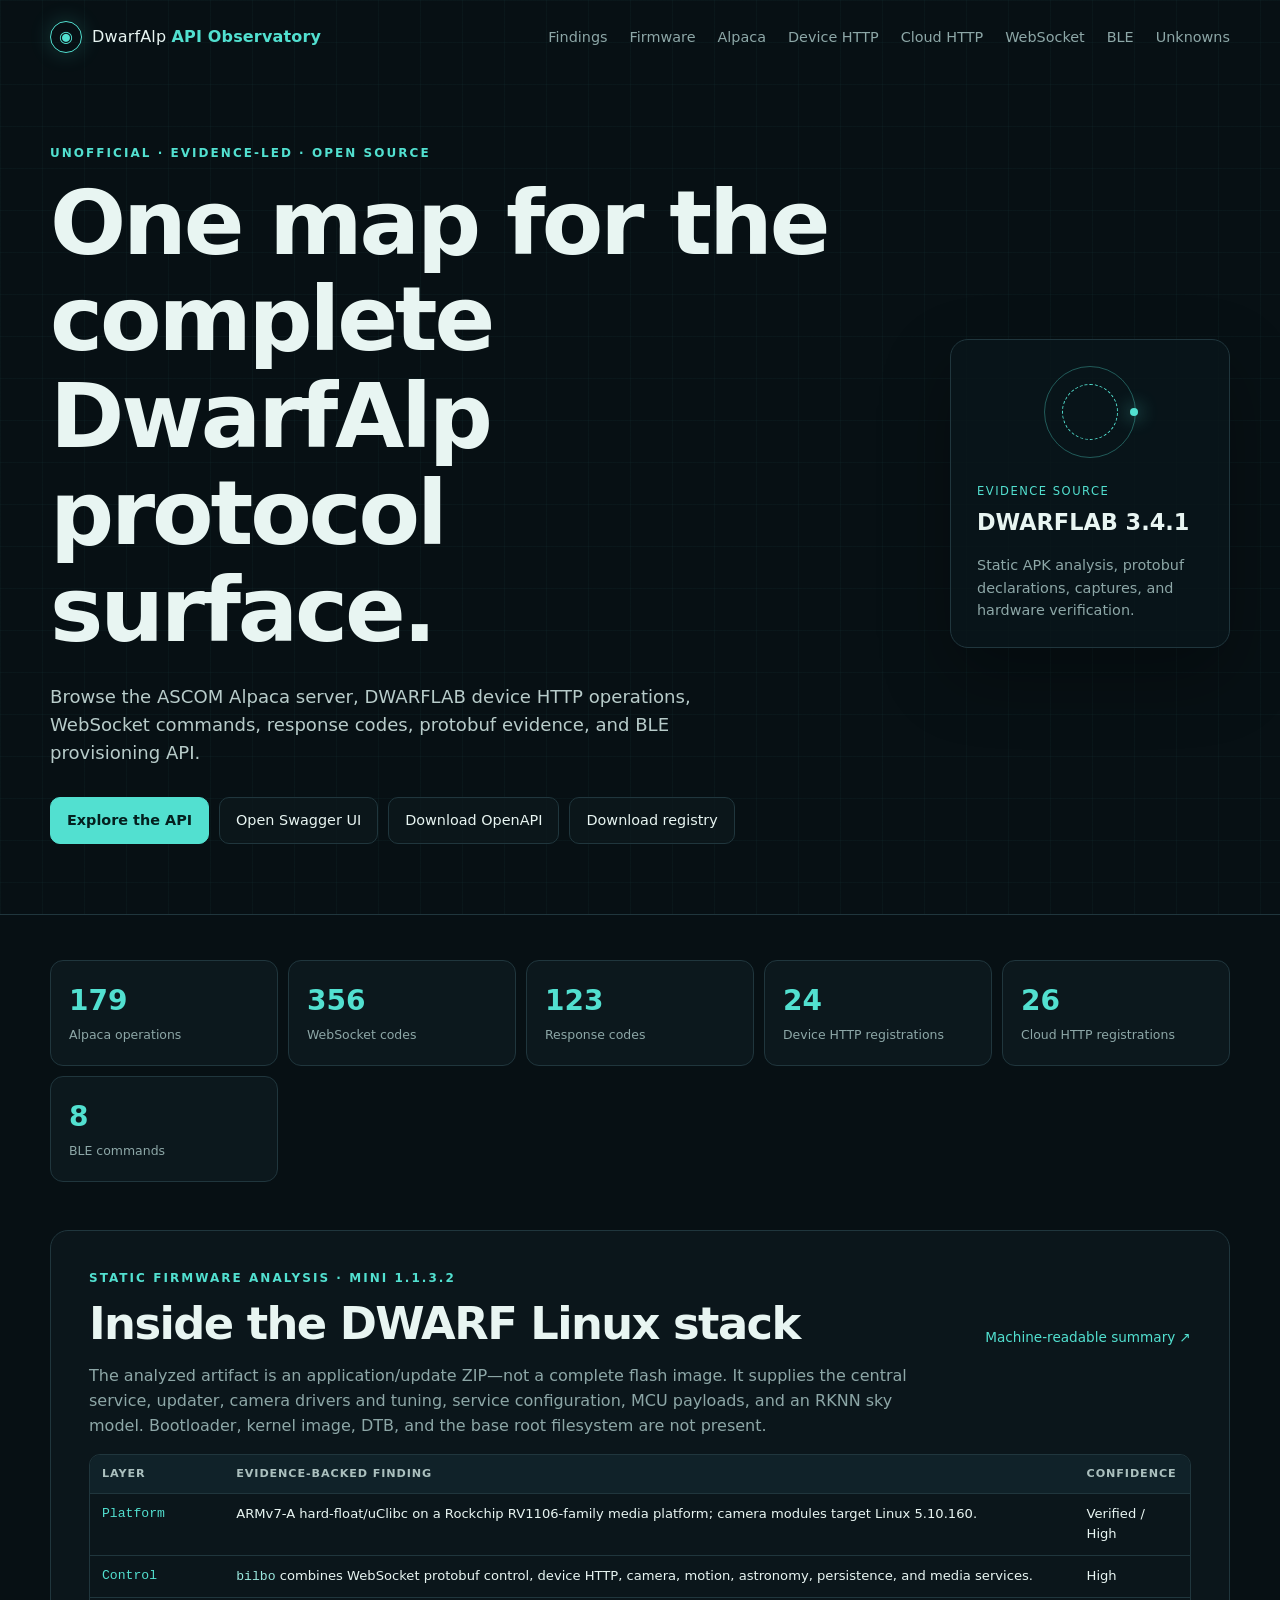
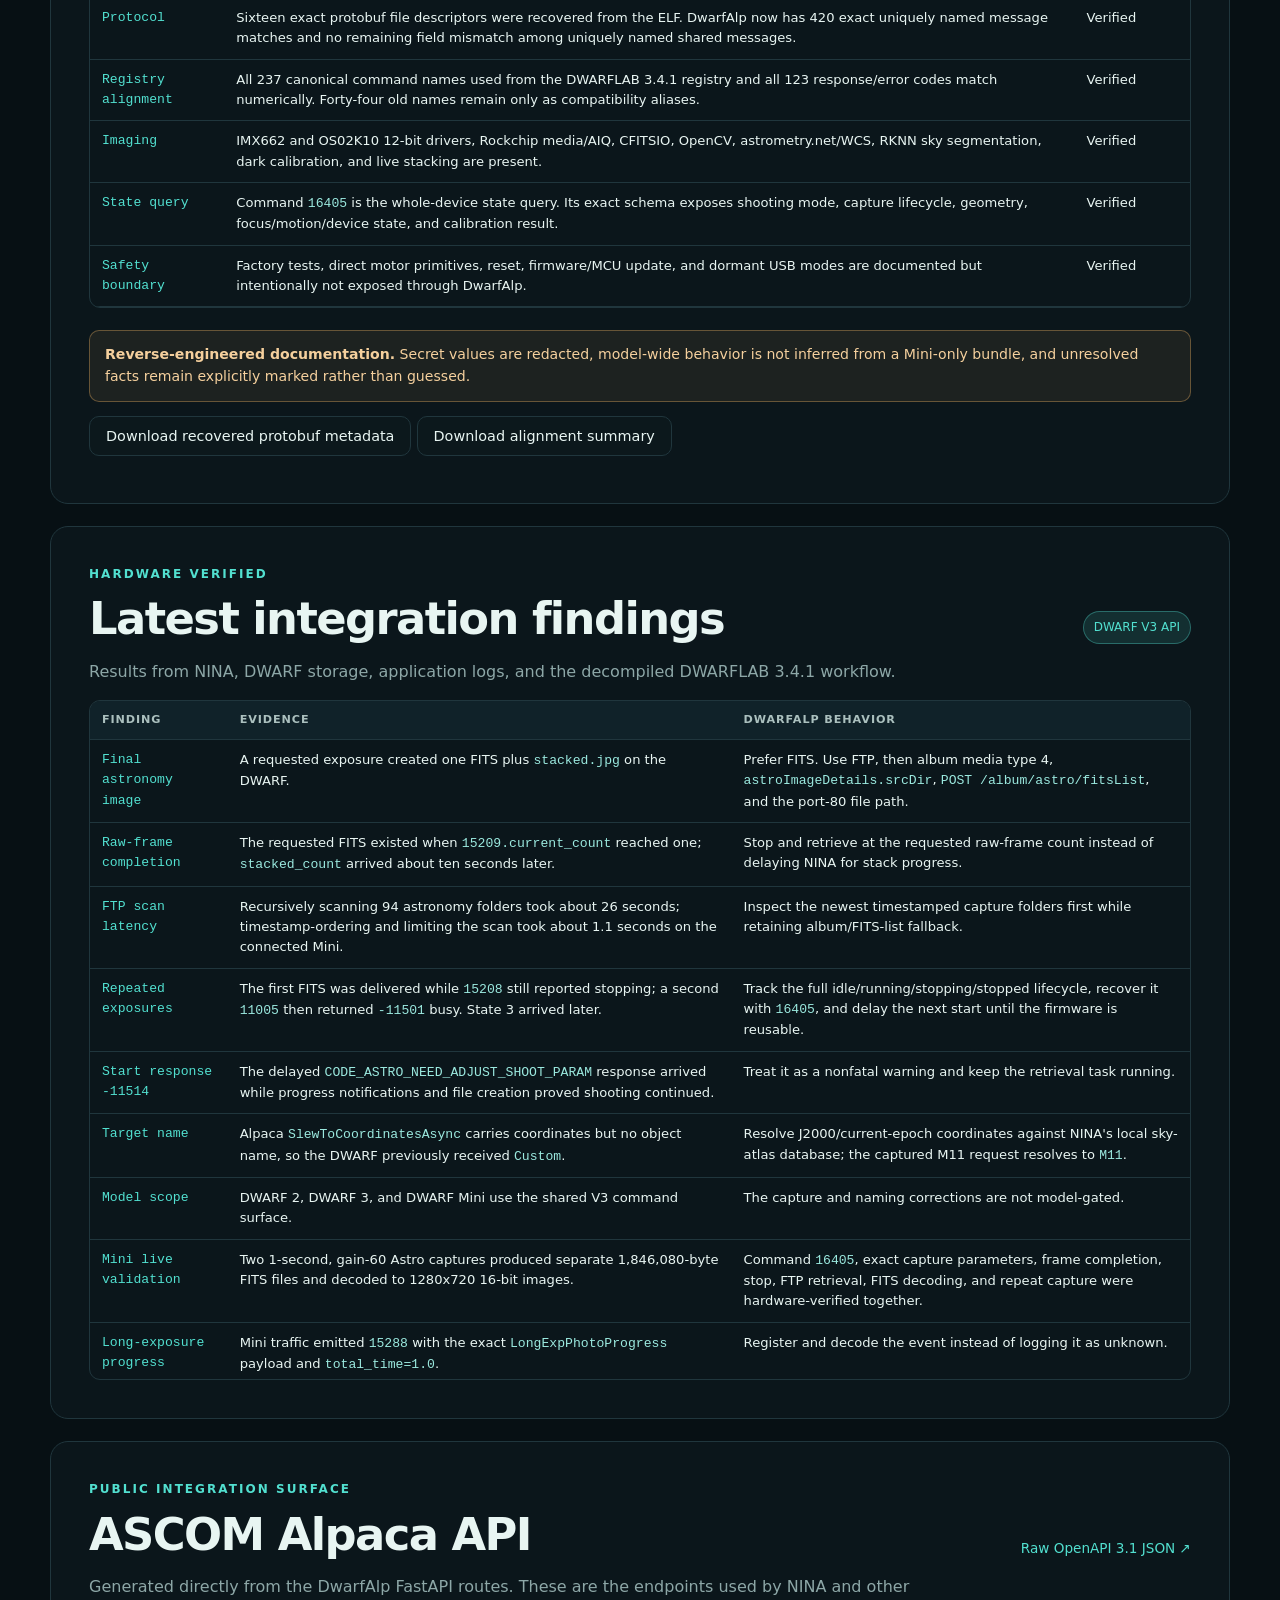
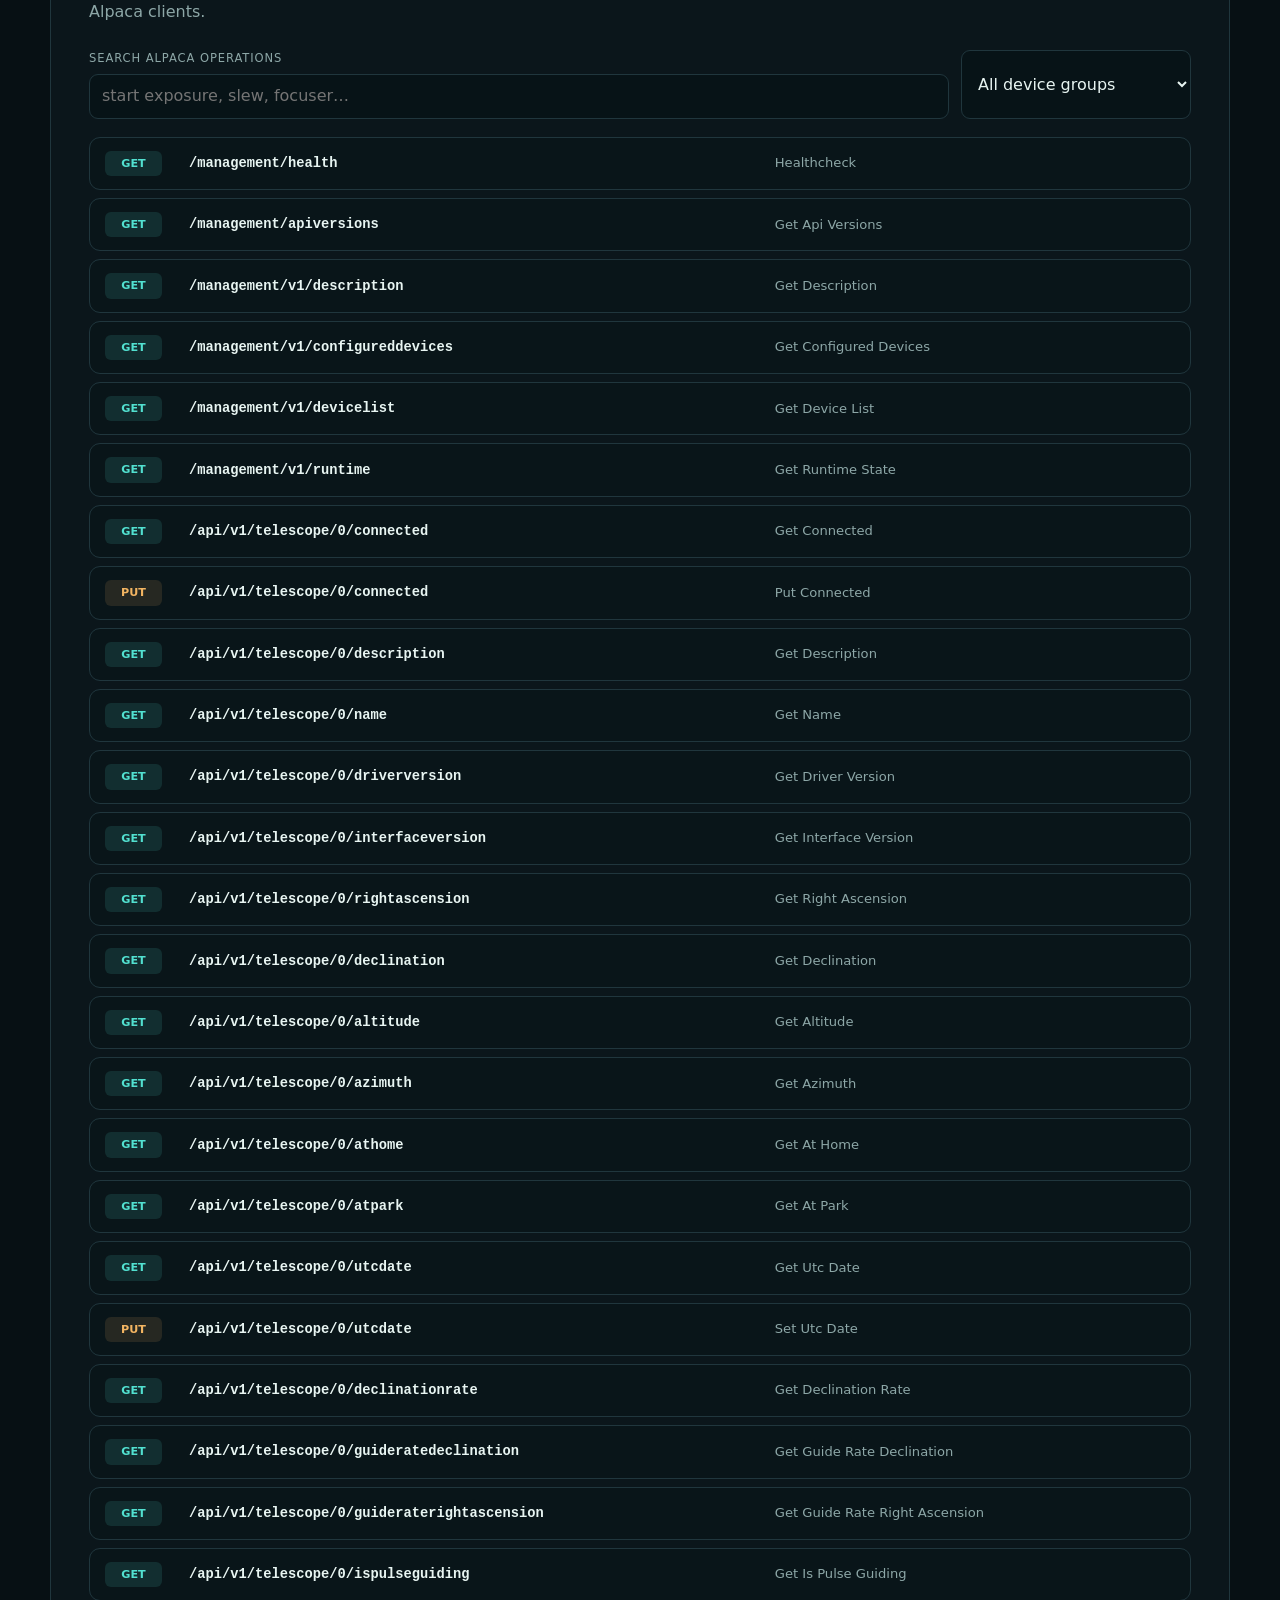
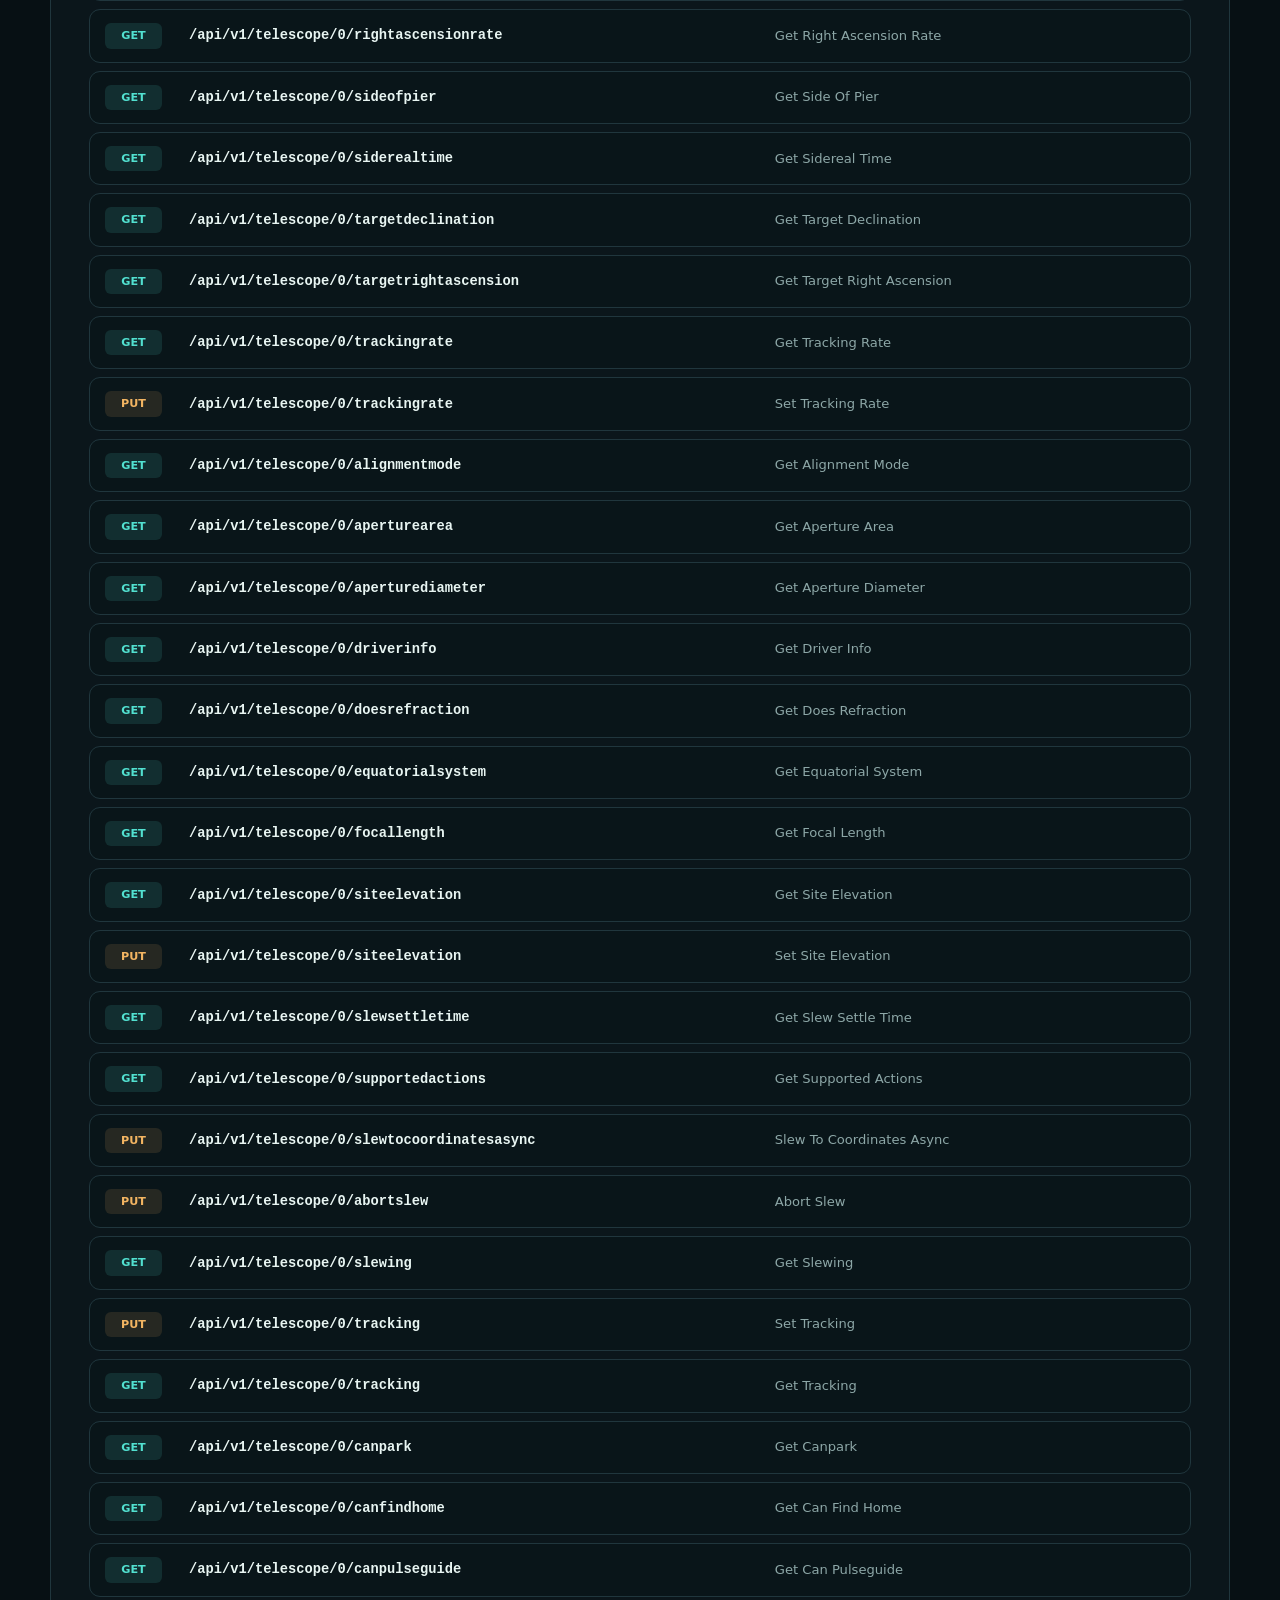
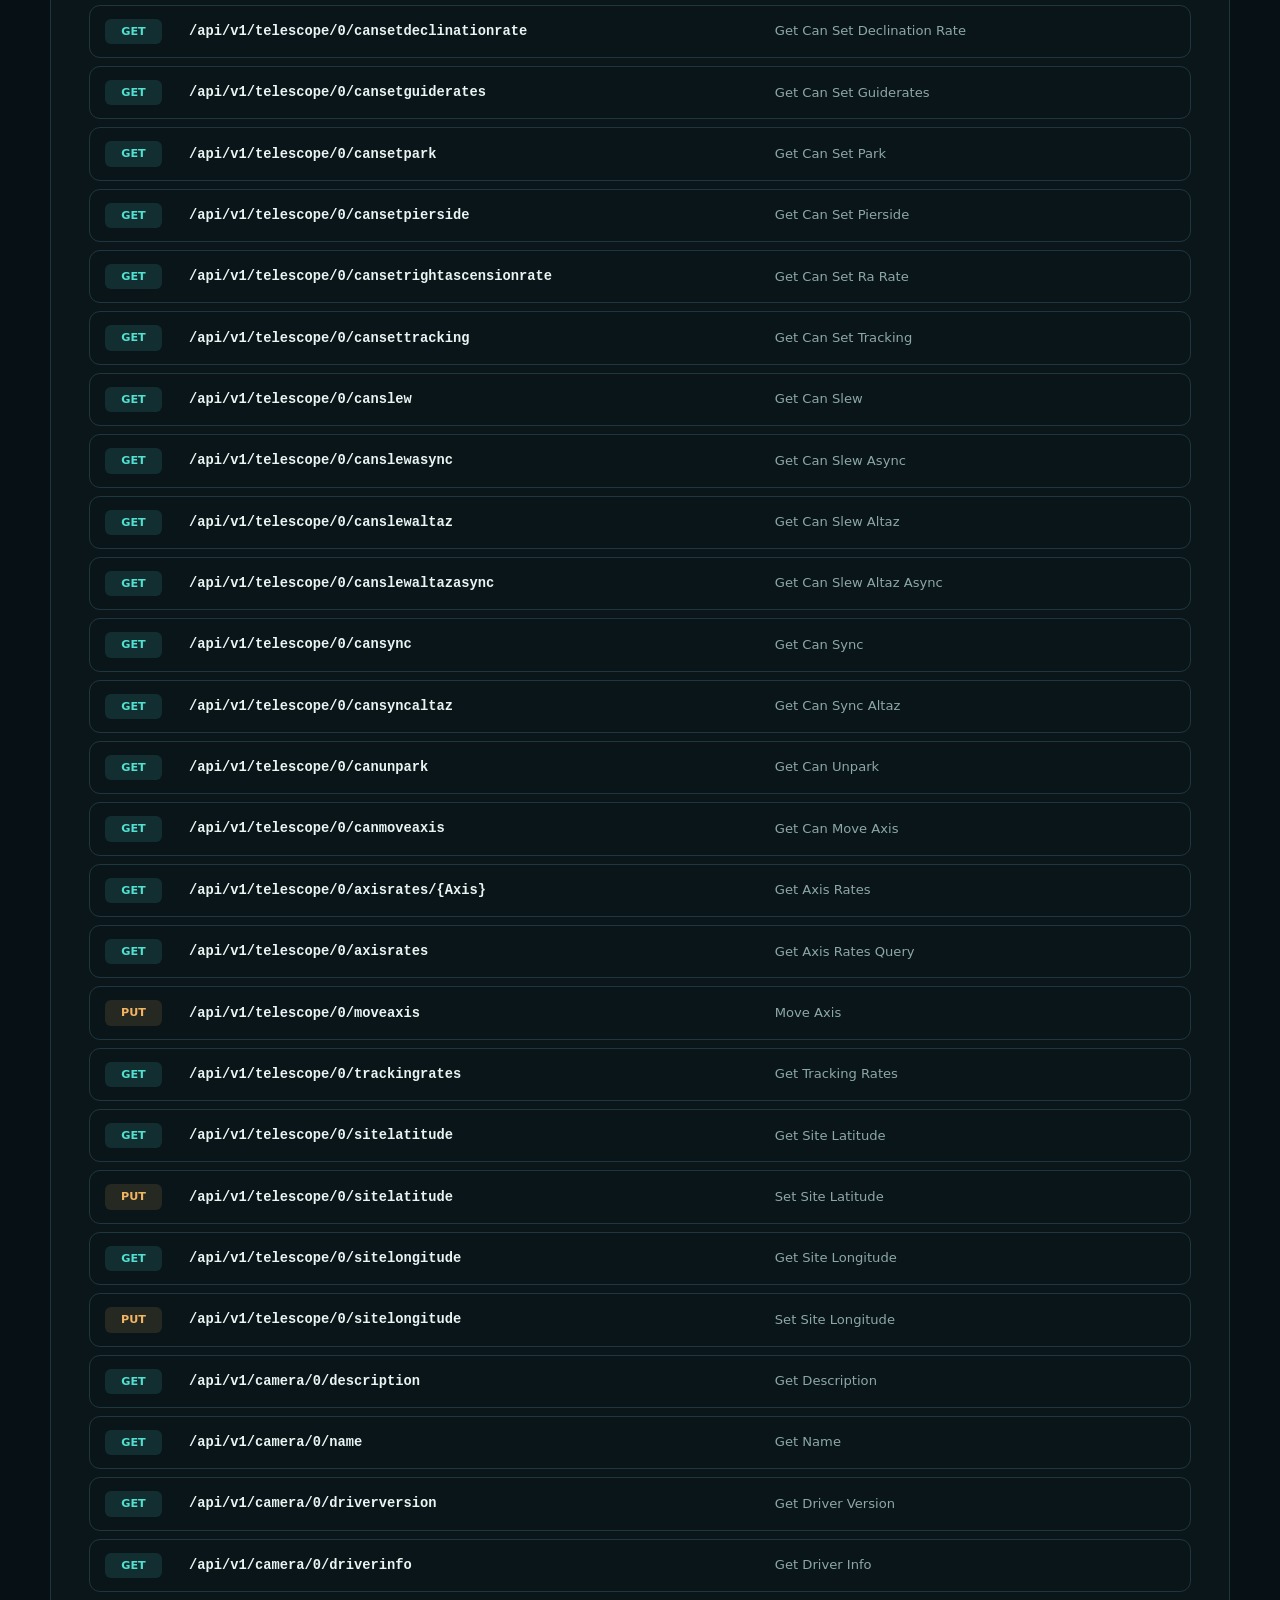
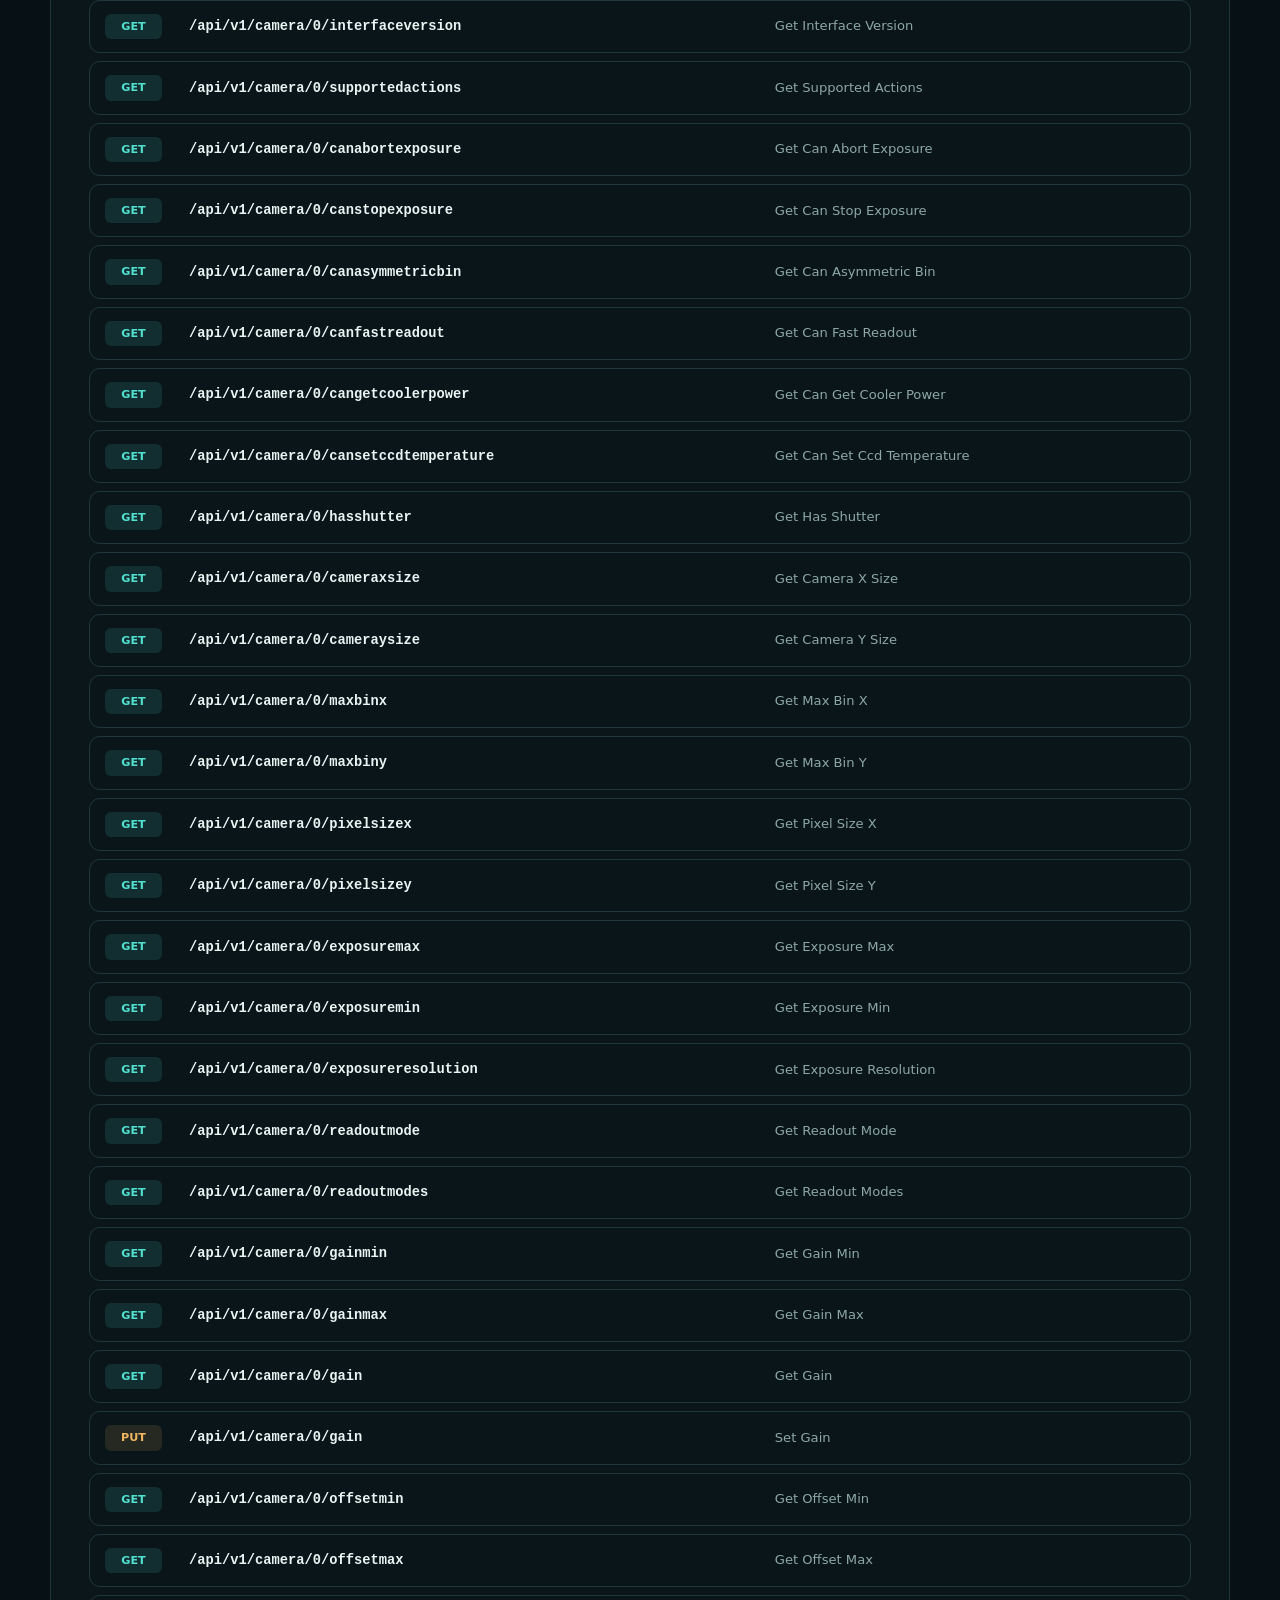
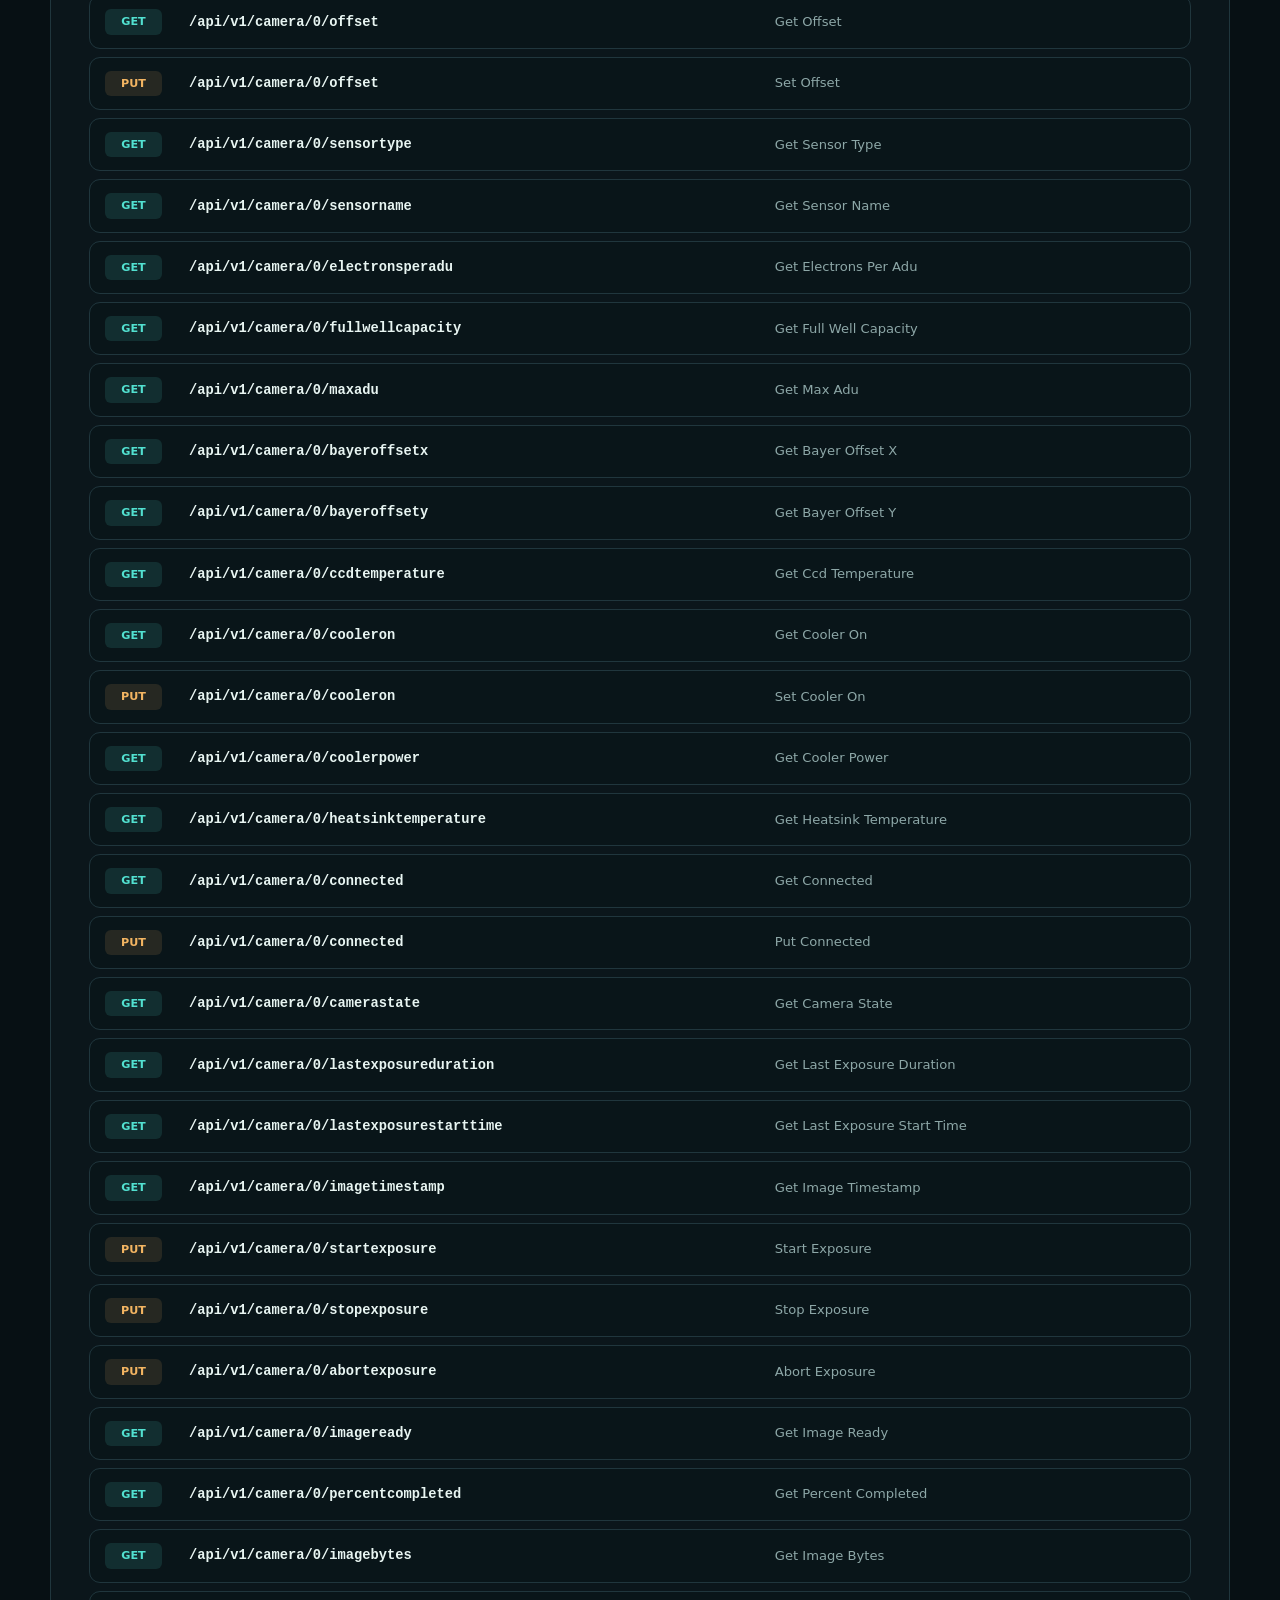
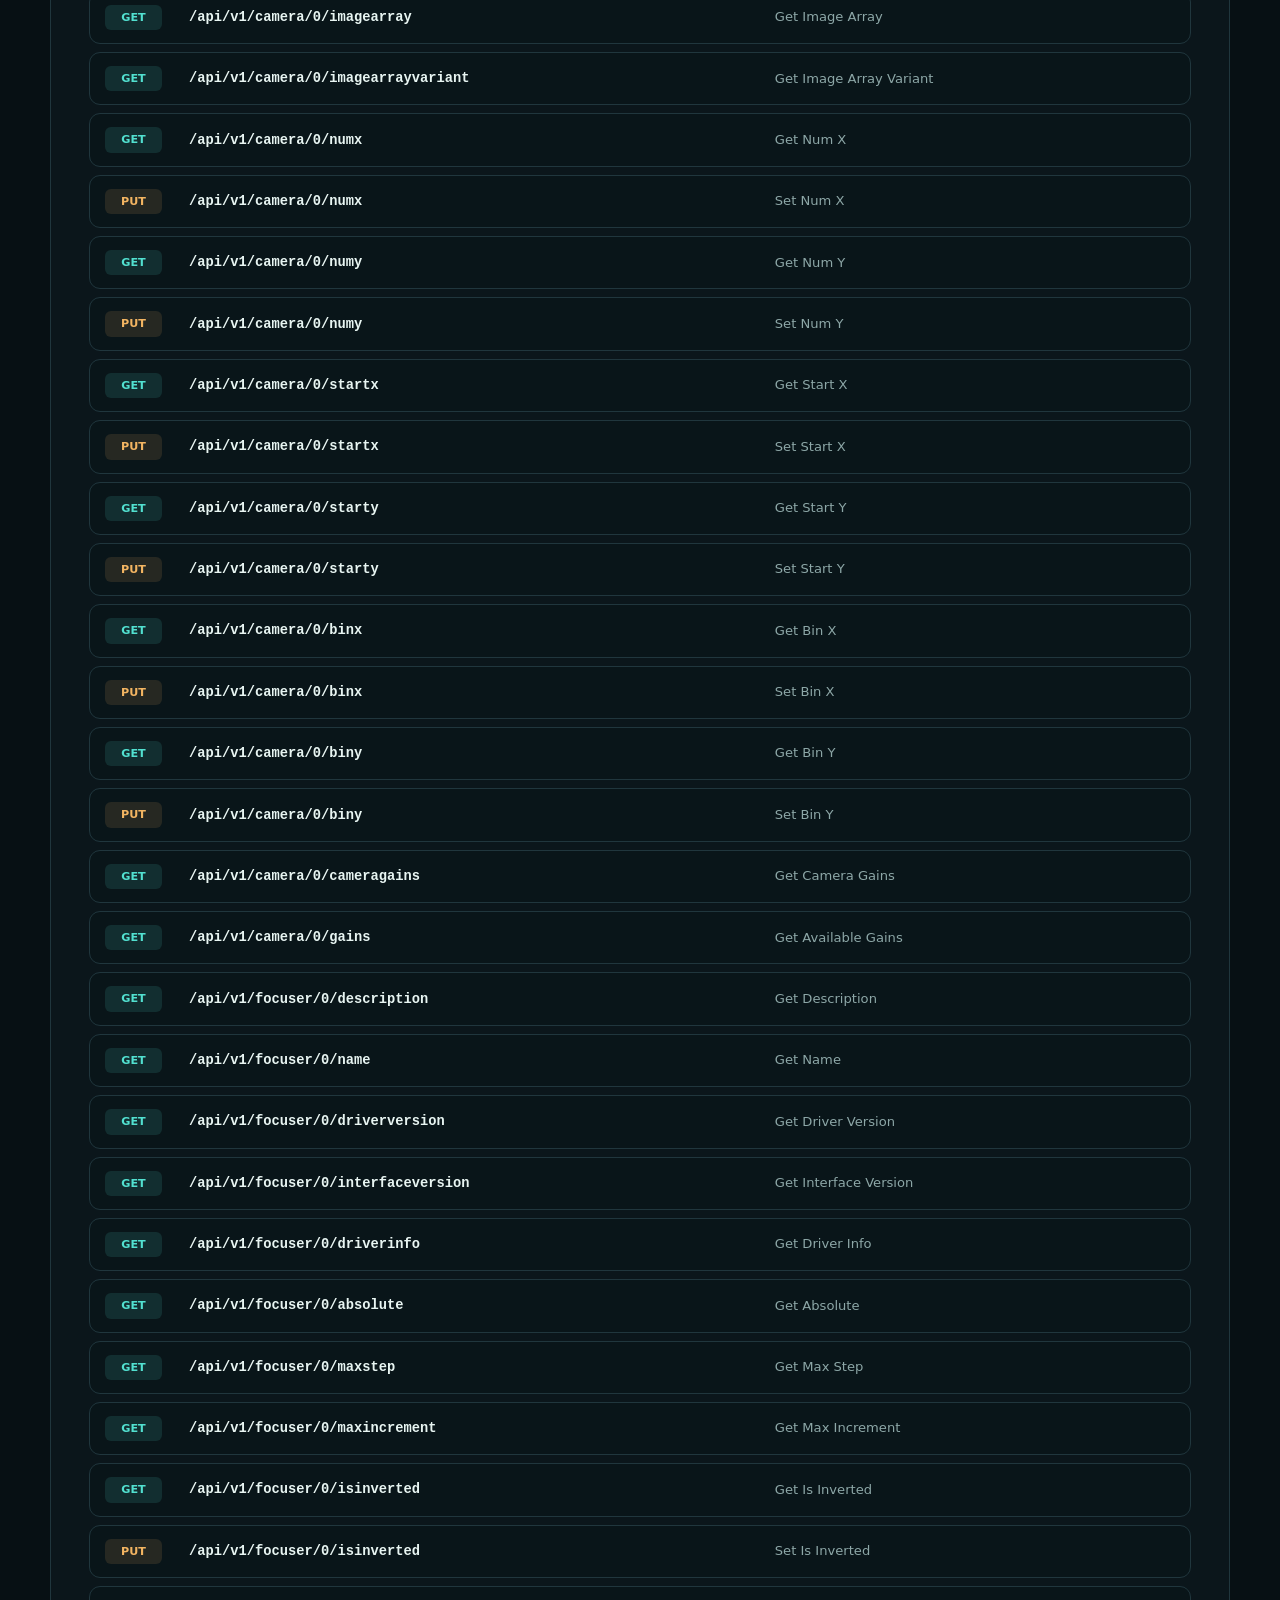
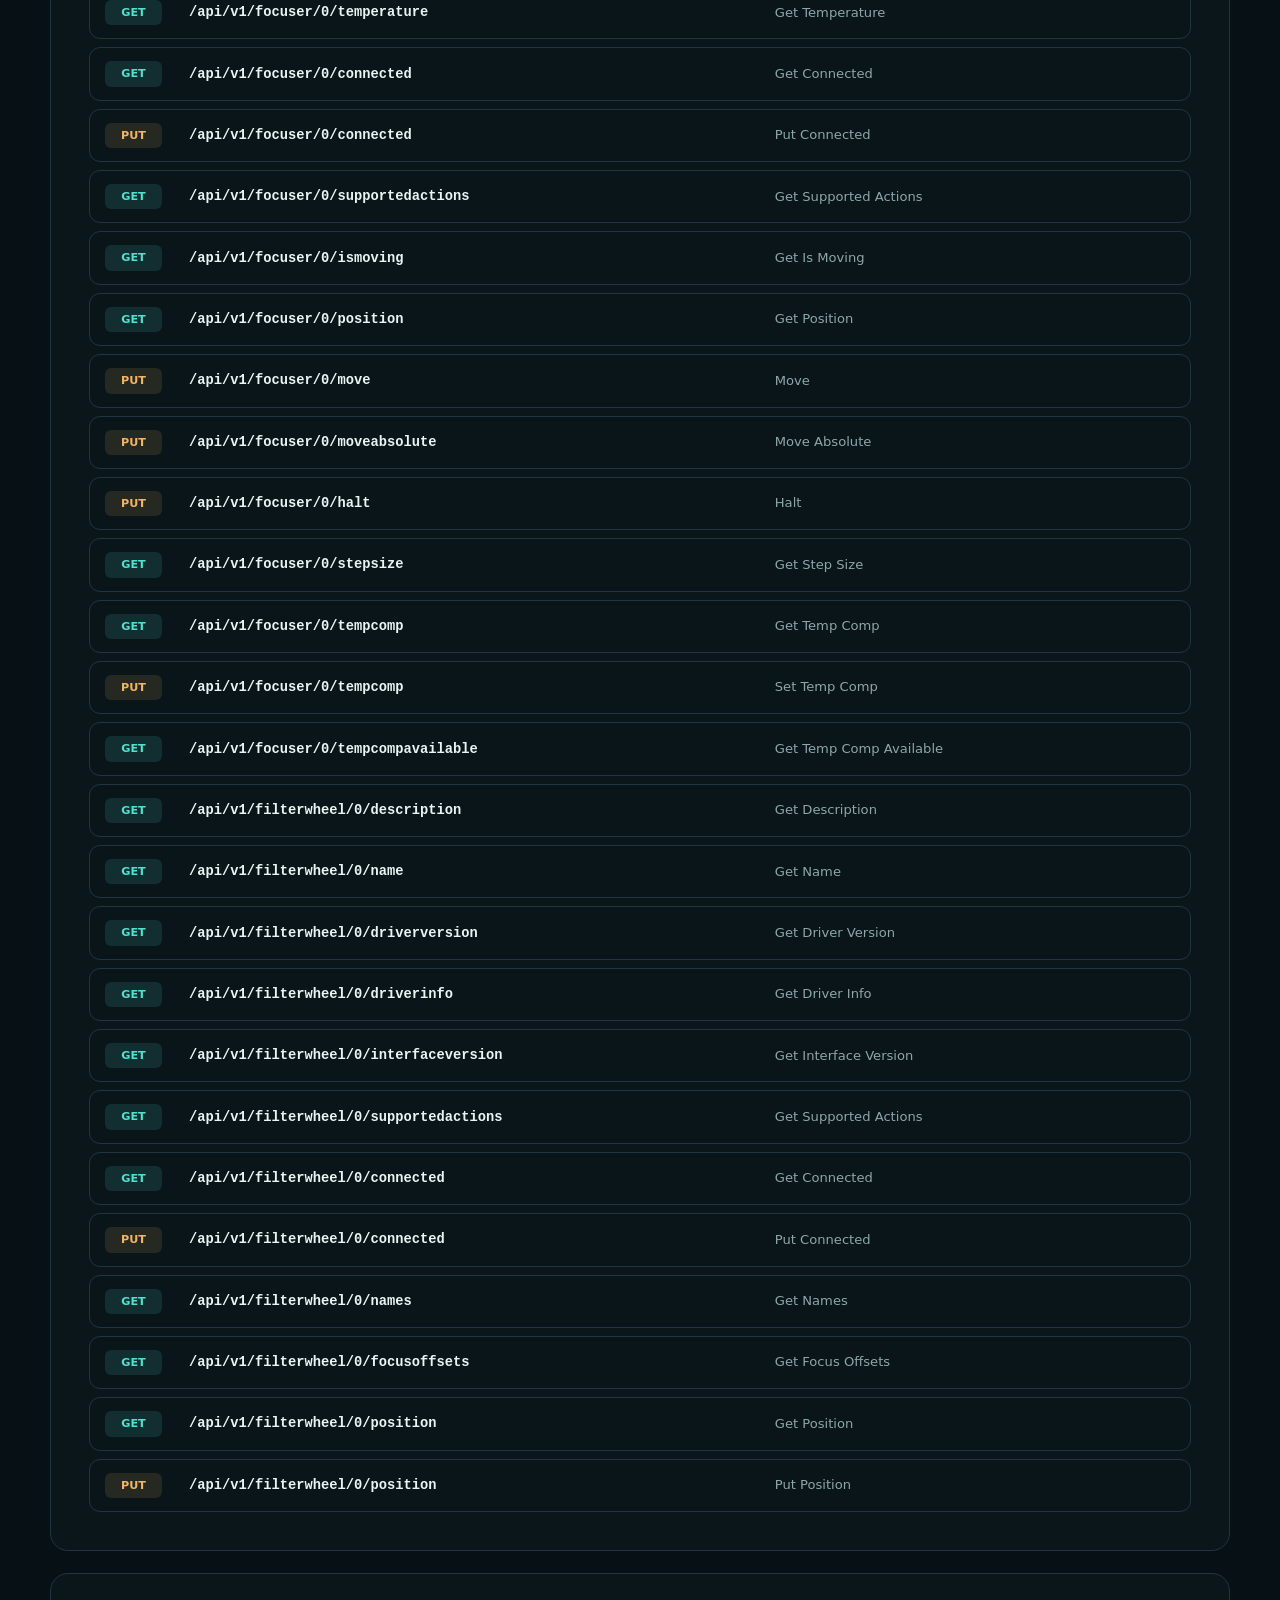
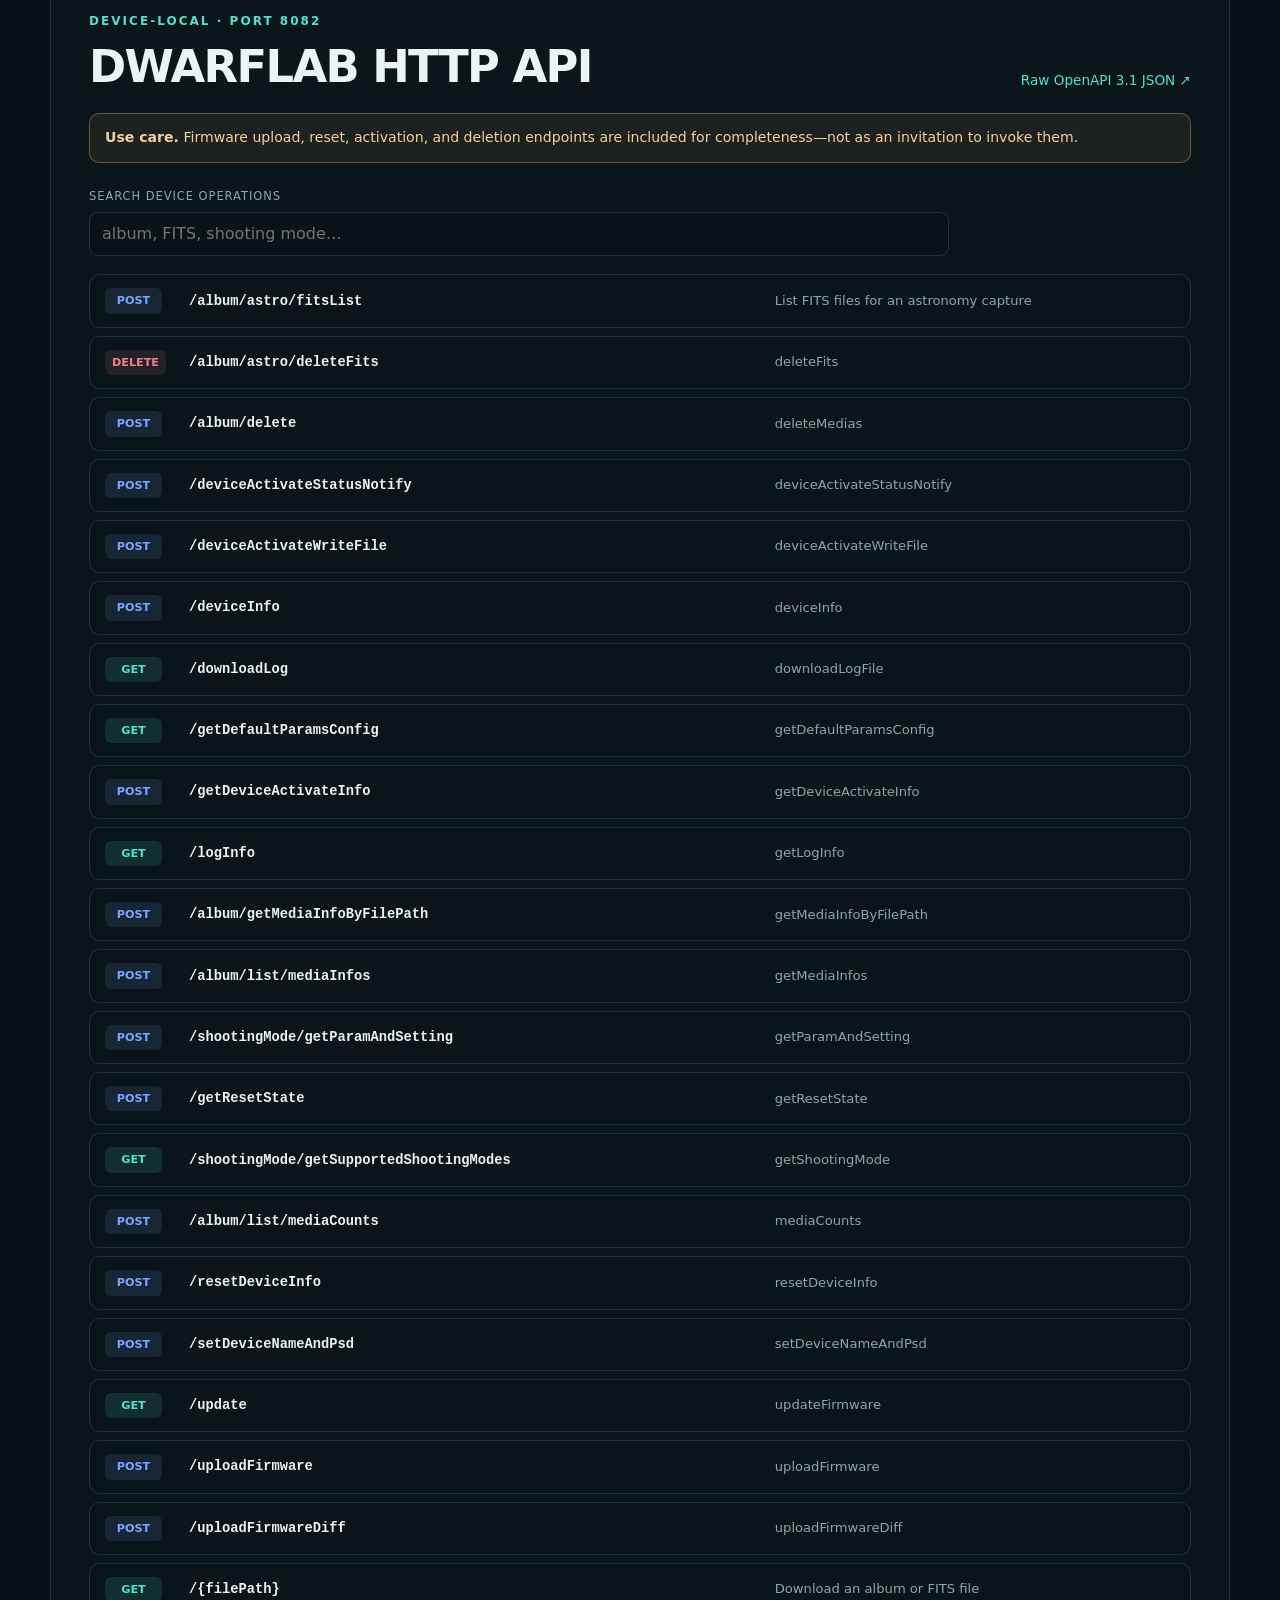
==== commit 9d2da1a1: "fix: adapt v3 exposure setup across dwarf models" ====
--- a/docs/site/index.html
+++ b/docs/site/index.html
@@ -96,7 +96,7 @@
               <tr><td>Model scope</td><td>DWARF 2, DWARF 3, and DWARF Mini use the shared V3 command surface.</td><td>The capture and naming corrections are not model-gated.</td></tr>
               <tr><td>Mini live validation</td><td>Two 1-second, gain-60 Astro captures produced separate 1,846,080-byte FITS files and decoded to 1280x720 16-bit images.</td><td>Command <code>16405</code>, exact capture parameters, frame completion, stop, FTP retrieval, FITS decoding, and repeat capture were hardware-verified together.</td></tr>
               <tr><td>Long-exposure progress</td><td>Mini traffic emitted <code>15288</code> with the exact <code>LongExpPhotoProgress</code> payload and <code>total_time=1.0</code>.</td><td>Register and decode the event instead of logging it as unknown.</td></tr>
-              <tr><td>DWARF 3 exposure authority</td><td><code>11005</code> can reload a persisted duration despite successful <code>11041</code> and <code>16700</code>/<code>16701</code>/<code>16703</code> acknowledgements. A live VIS test changed a 1-second request to 15 seconds.</td><td>Use <code>15288.total_time</code> as the actual exposure duration, log substitutions, and still deliver the matching fresh FITS so Alpaca clients do not remain in ImageReady polling until timeout.</td></tr>
+              <tr><td>Cross-model exposure order</td><td>Live Mini testing proved that <code>11041</code> before <code>16700</code> can make Mini firmware reject the live write, while DWARF 3 needs its persisted tuple primed before <code>11005</code>.</td><td>Use <code>16700</code>/<code>16701</code>, then <code>11041</code>, then <code>16703</code>; fall back to the complete quick-set tuple when a firmware returns code -1. Treat <code>15288.total_time</code> as authoritative.</td></tr>
               <tr><td>Uniform dark-looking image</td><td>Daylight DWARF 3 FITS samples contained 4095 in every pixel: a fully saturated uniform 12-bit frame, not zero-valued dark data.</td><td>Log pixel statistics and test under suitable illumination; a viewer may render a constant saturated frame as black because its display range is zero.</td></tr>
               <tr><td>Camera disconnect</td><td>V3 app captures never send legacy command <code>10001</code>; the live Mini ignored it and emitted no response.</td><td>Keep Alpaca camera disconnect local-only so it cannot disturb a mount sharing the global V3 task session.</td></tr>
             </tbody>
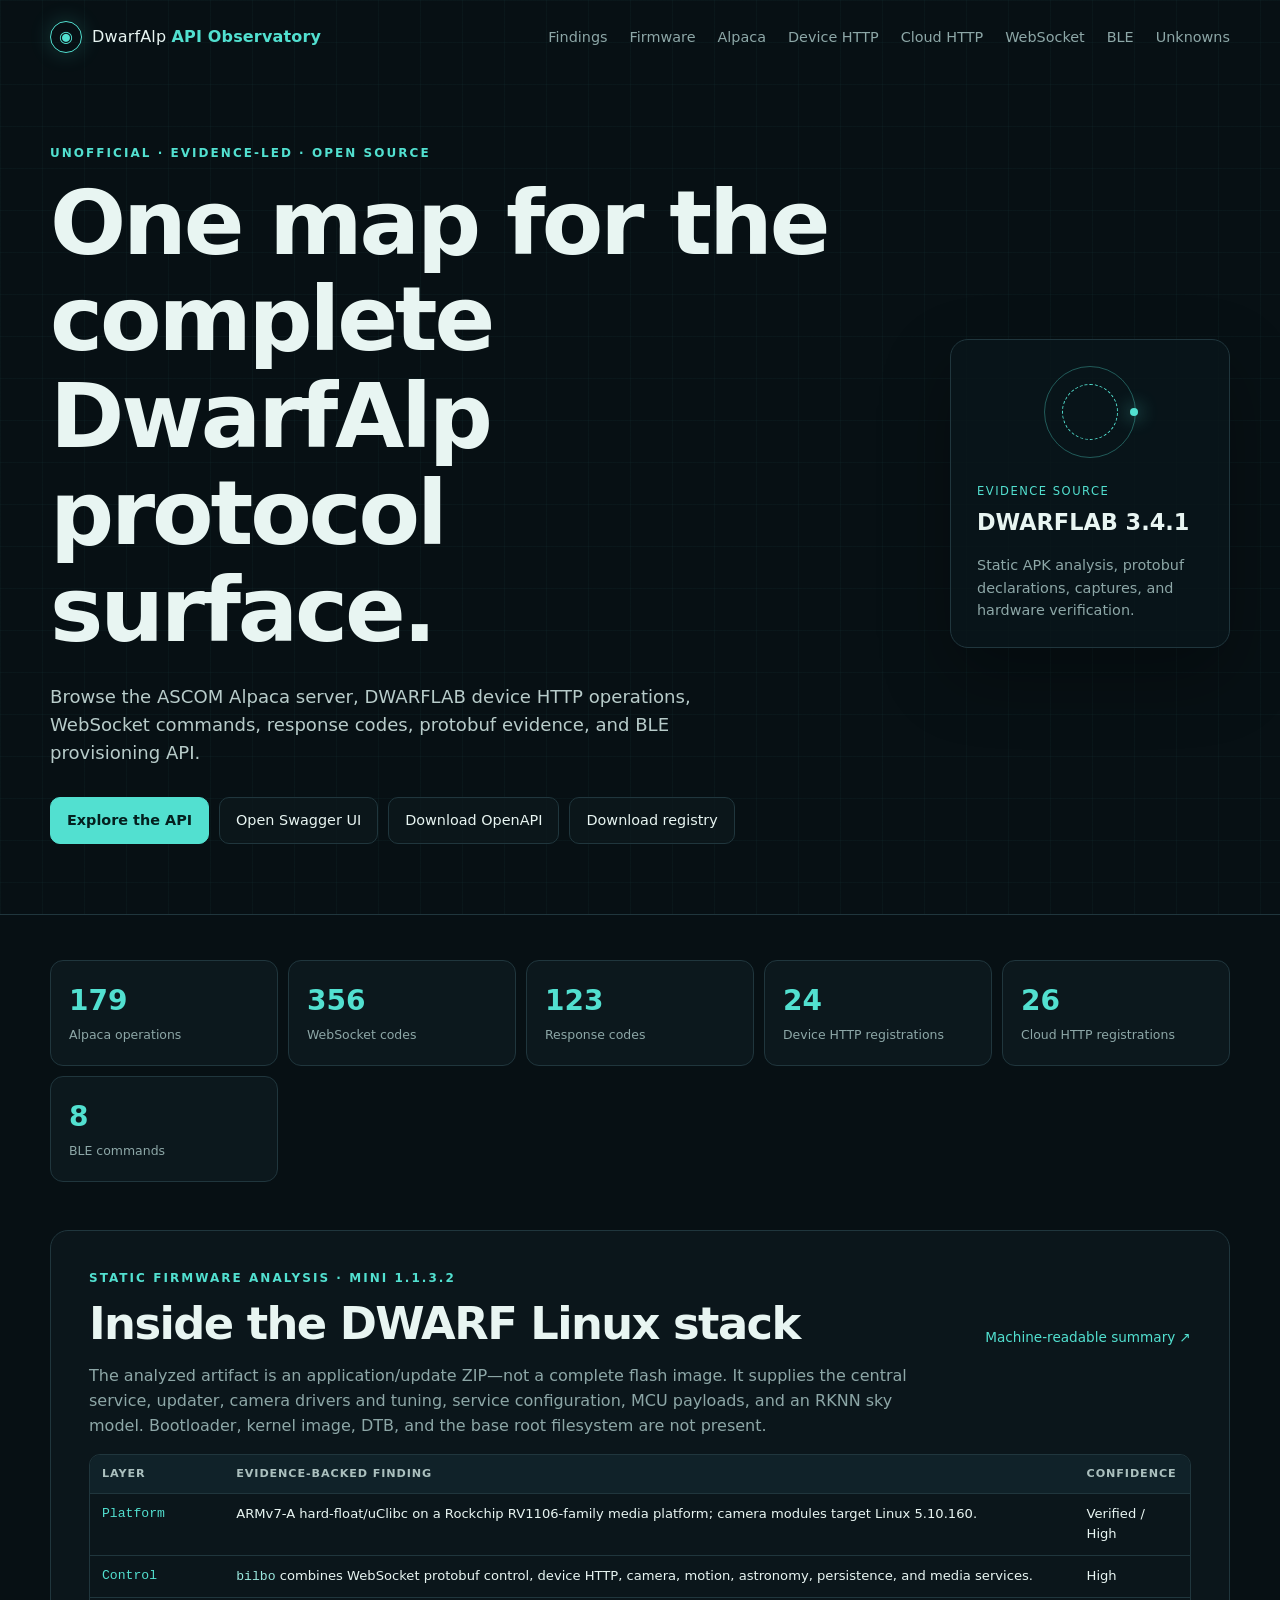
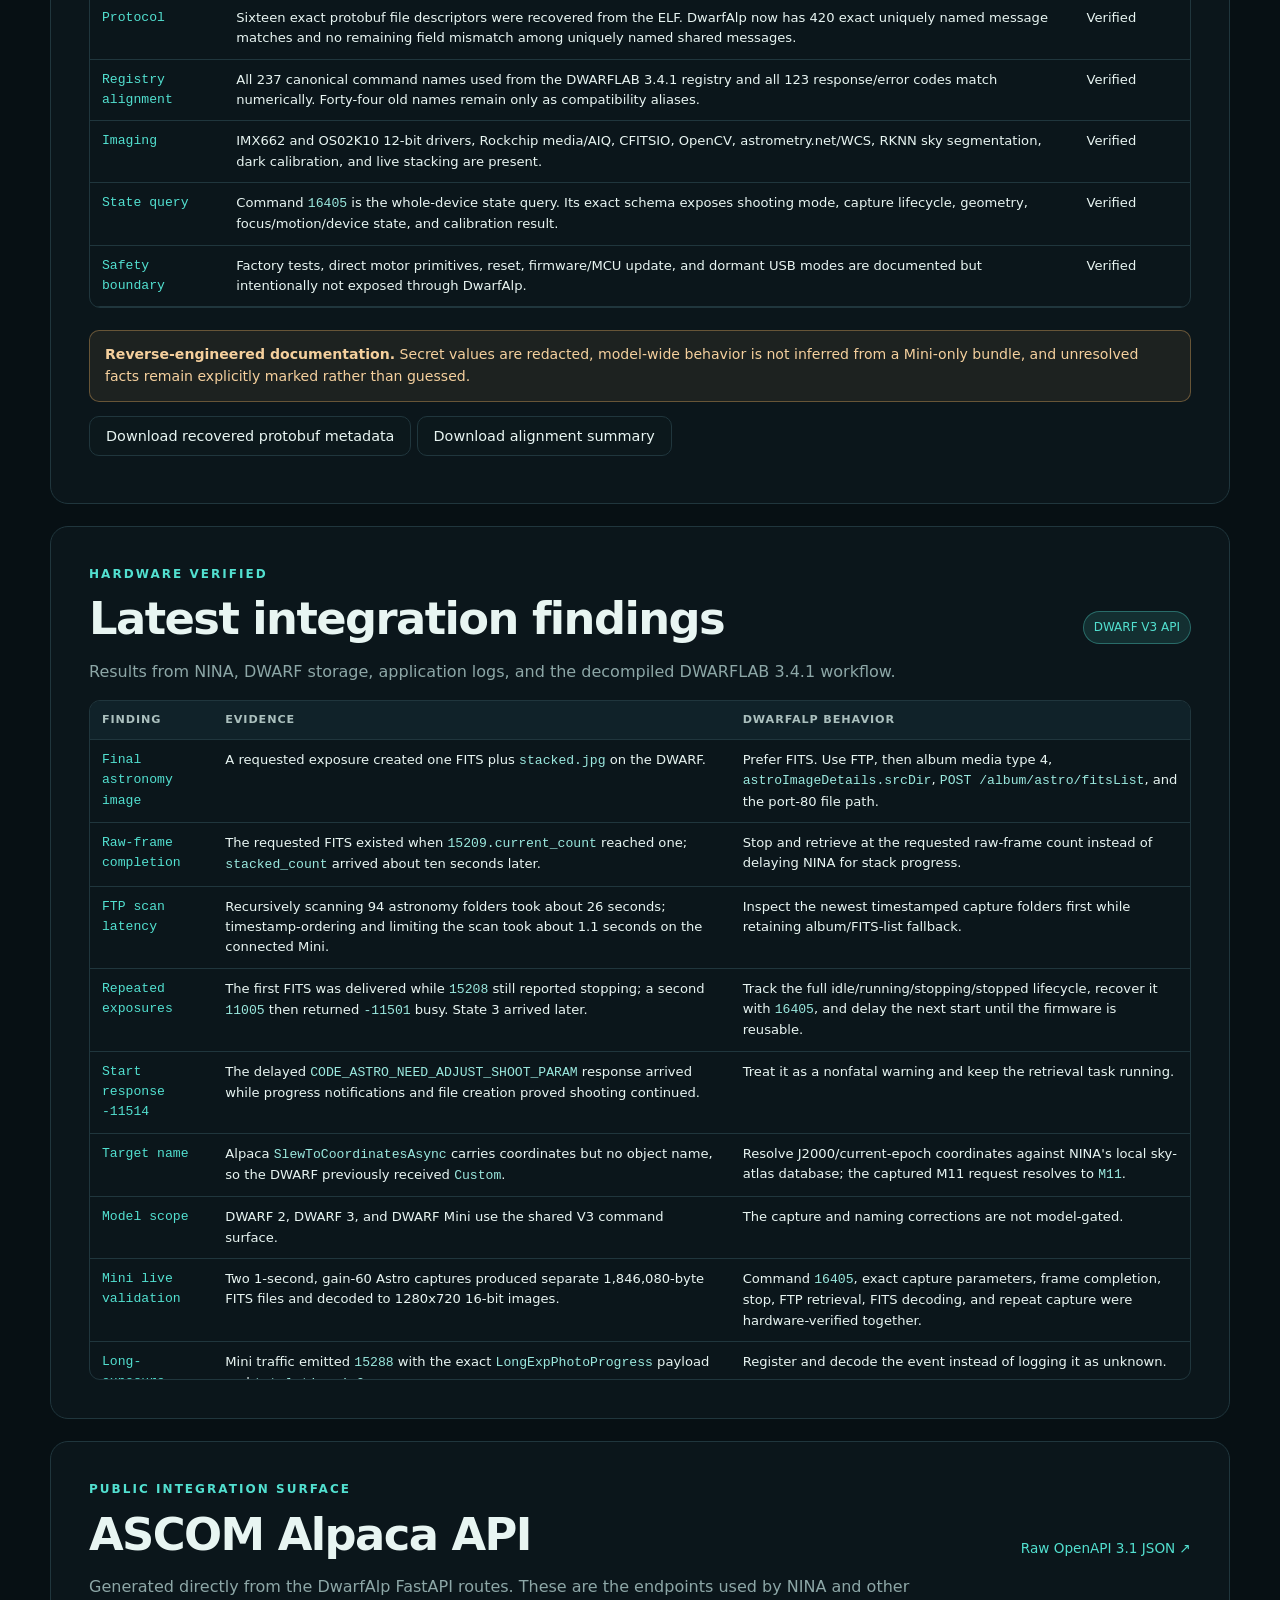
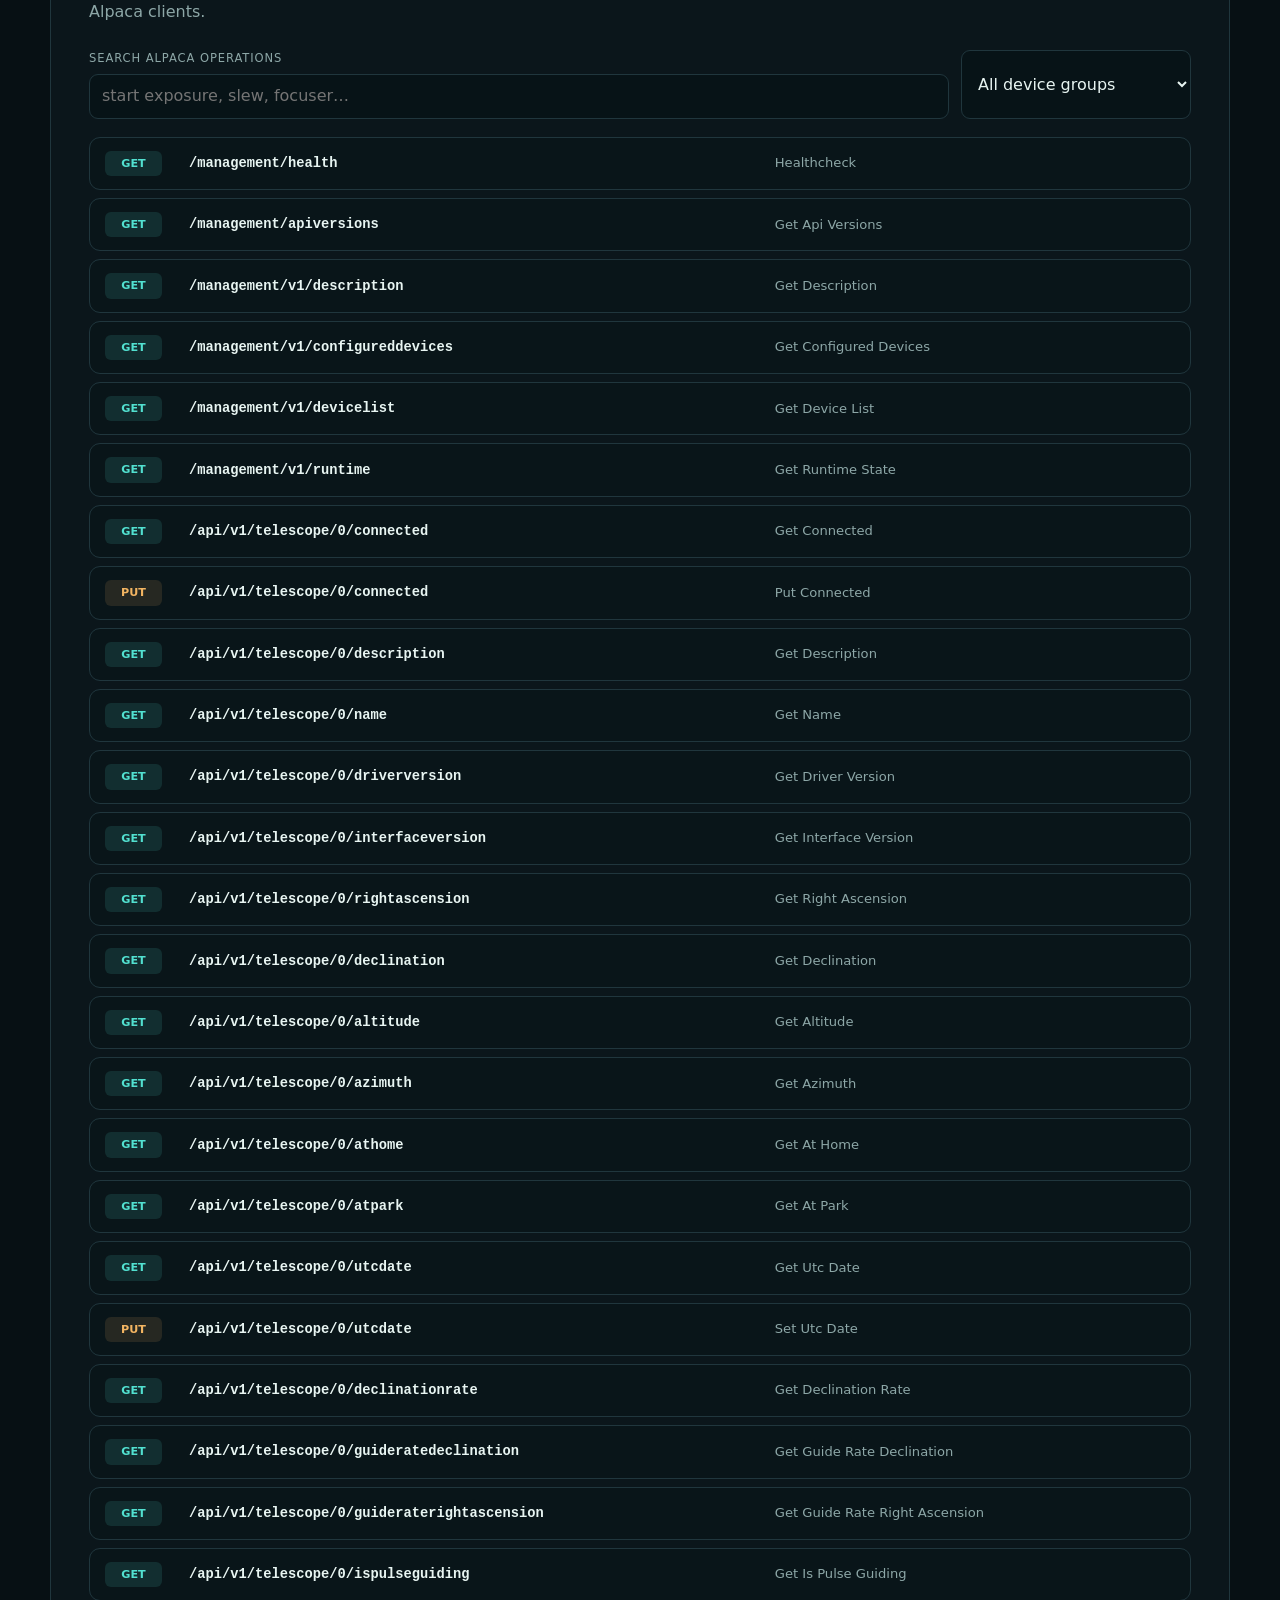
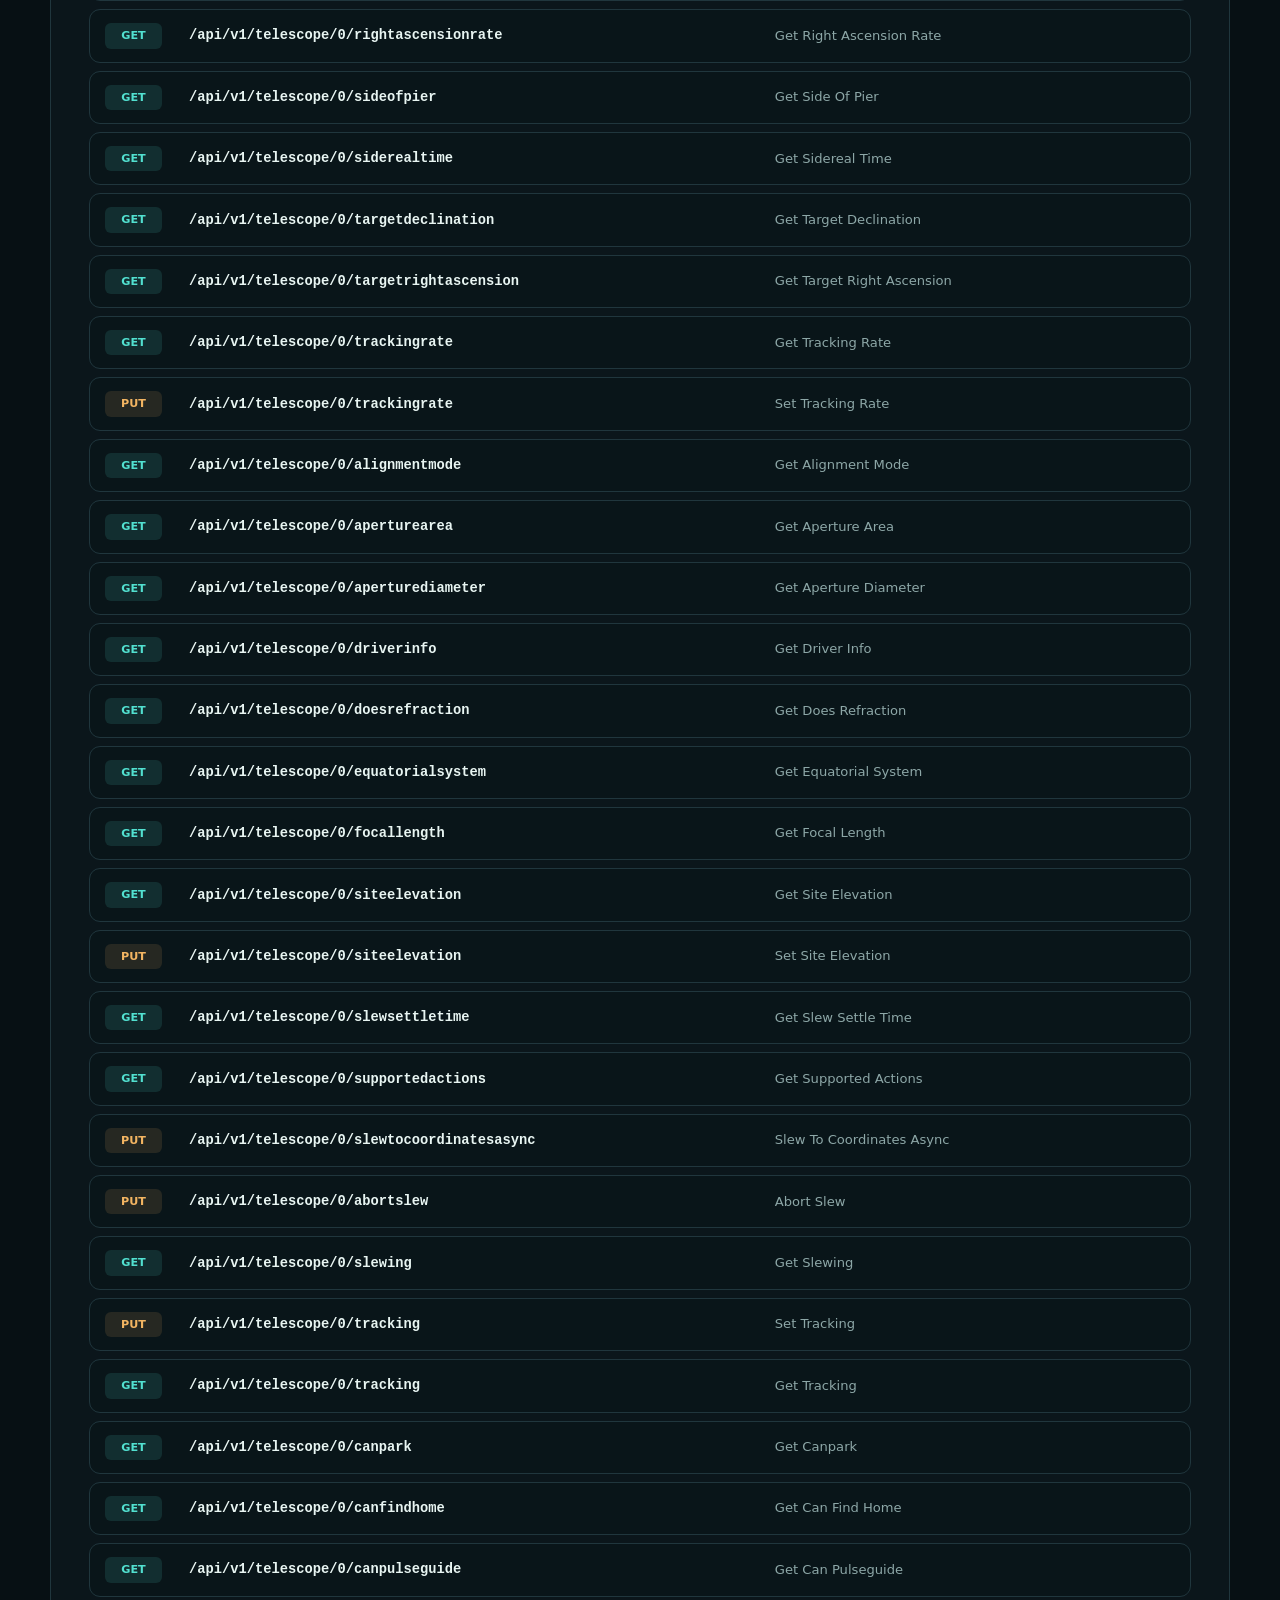
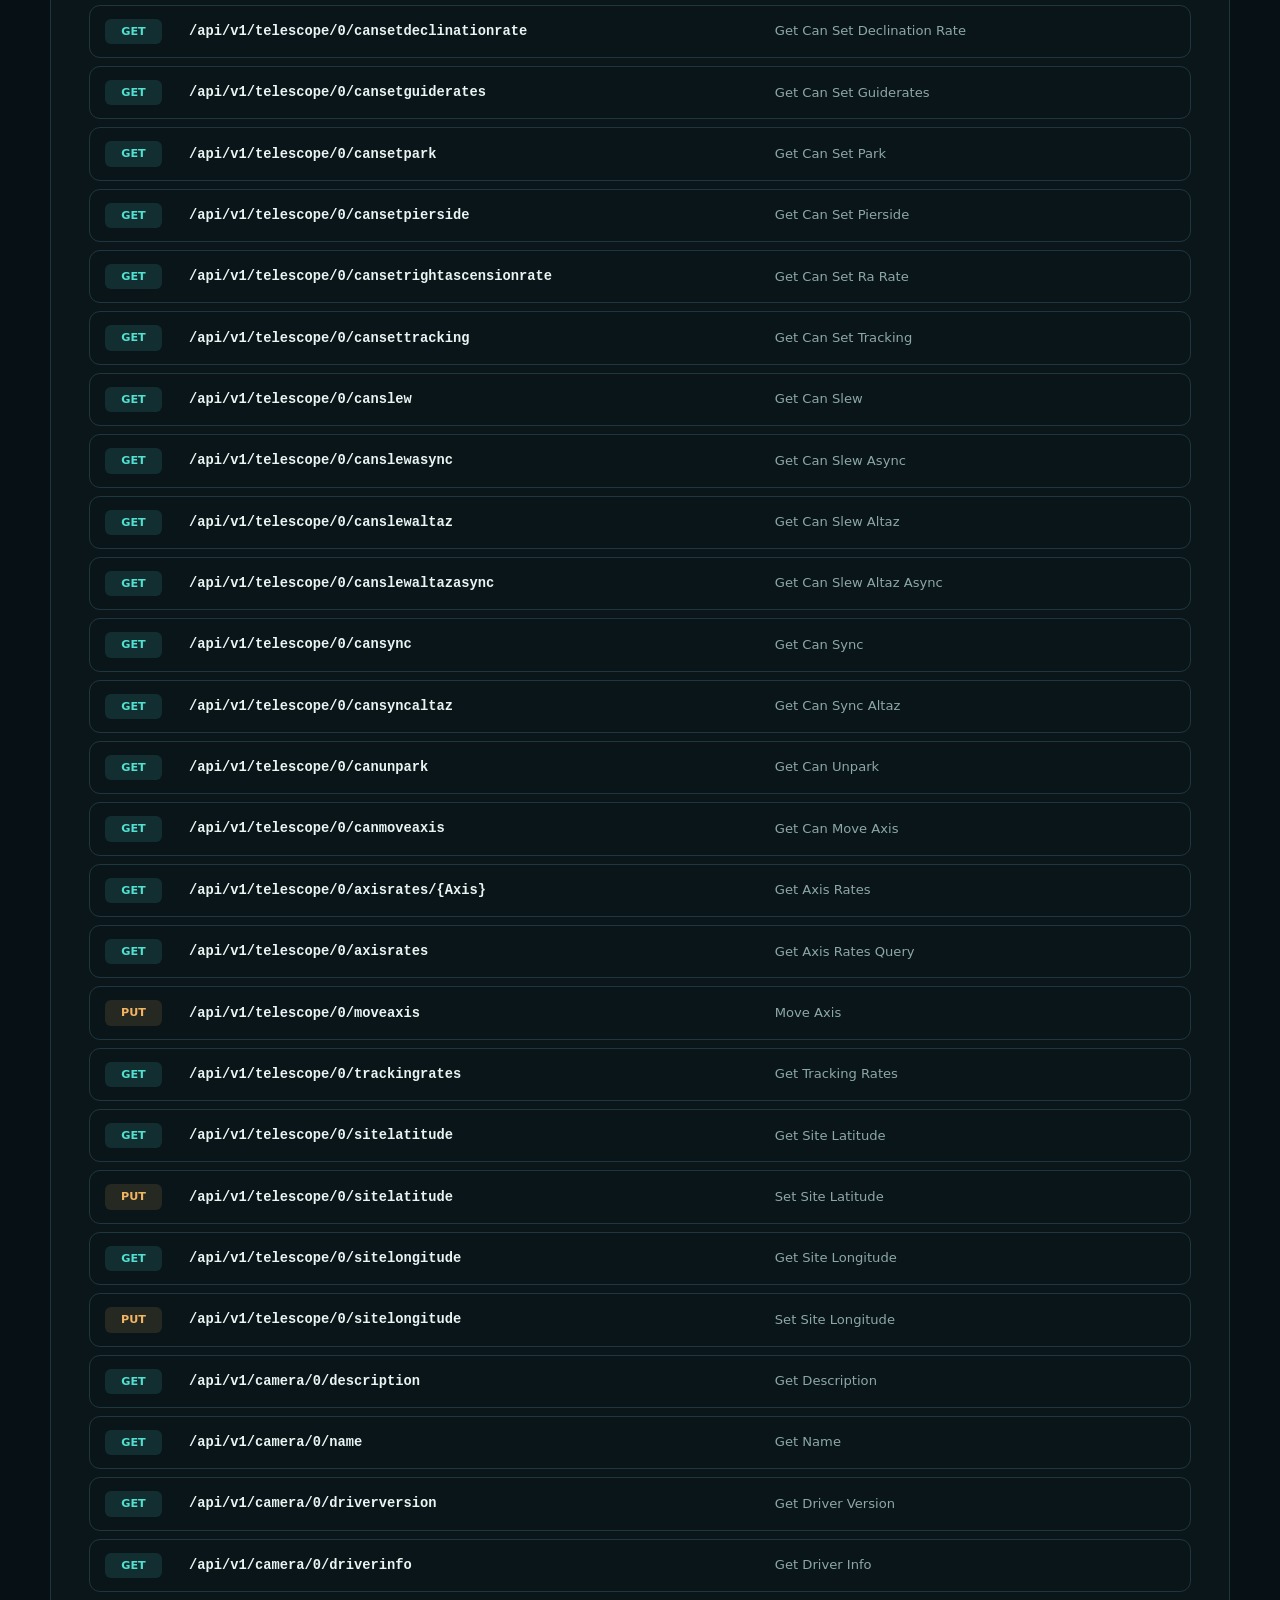
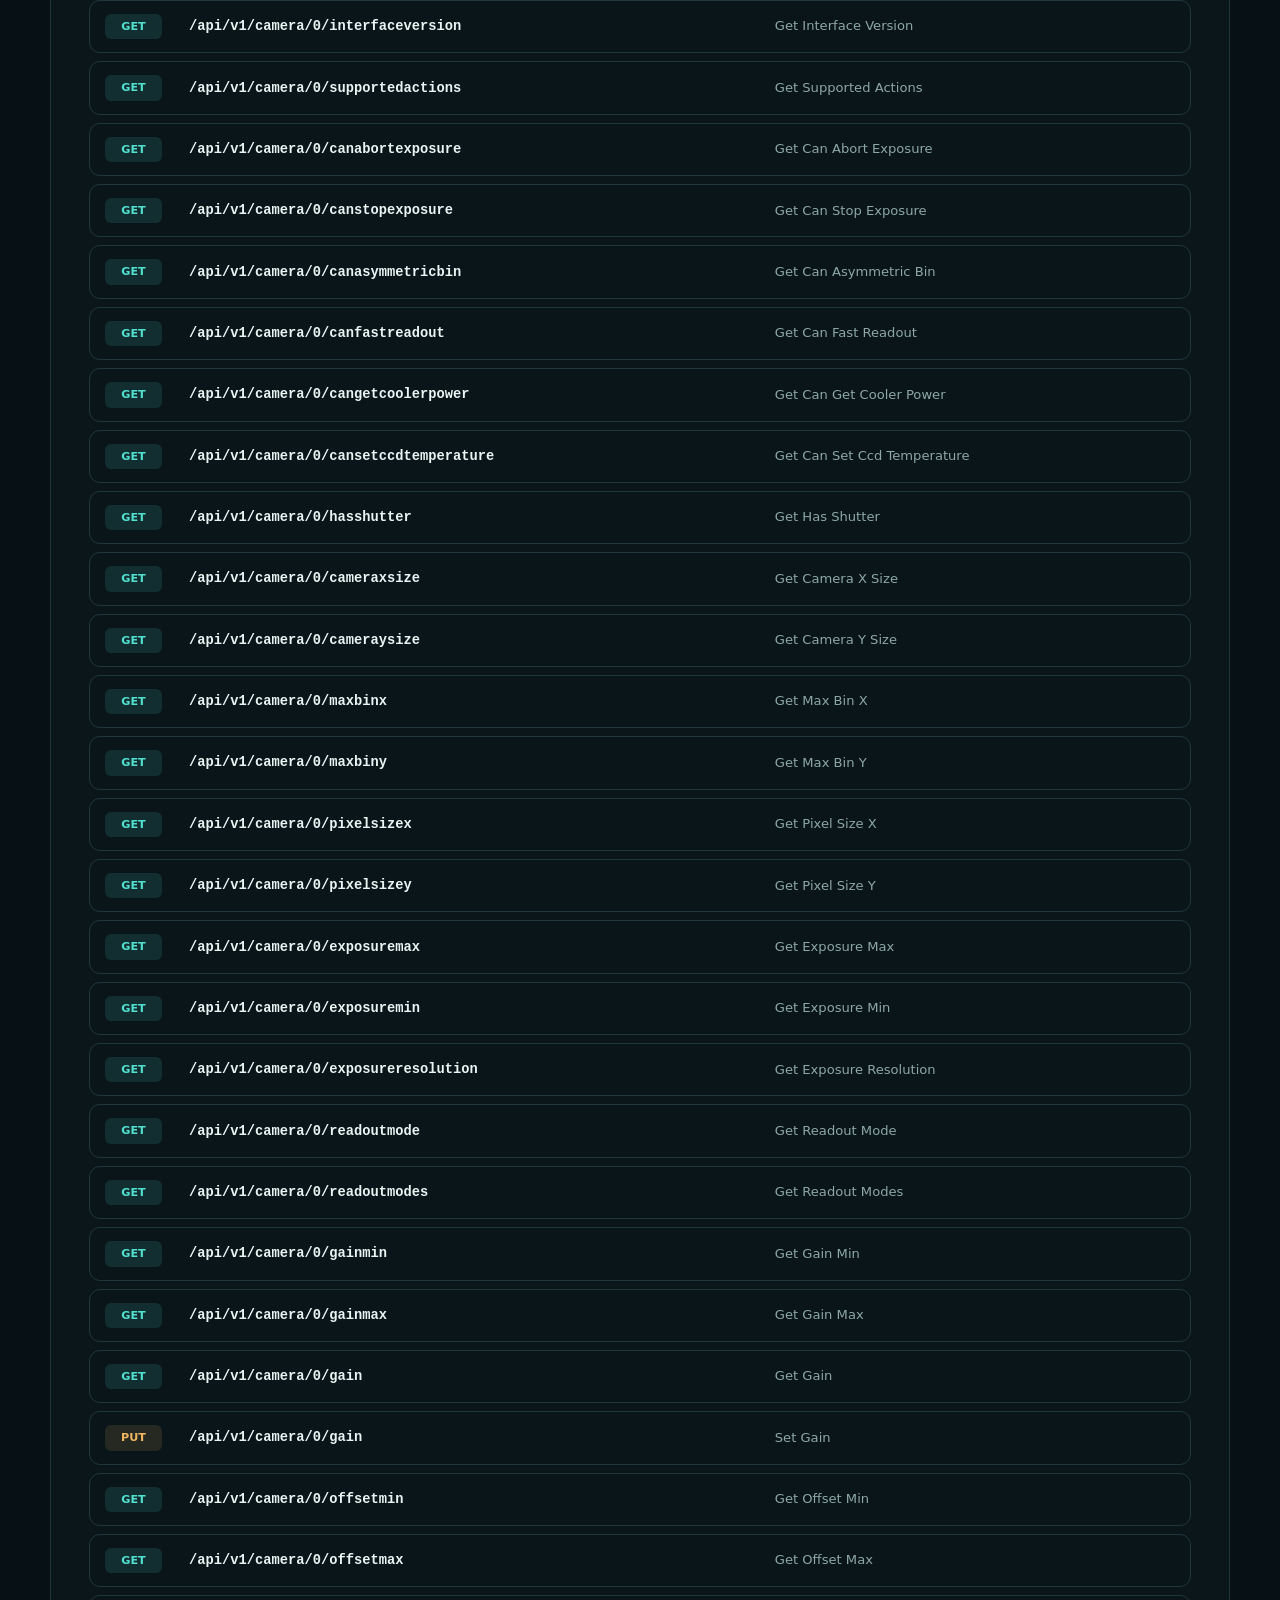
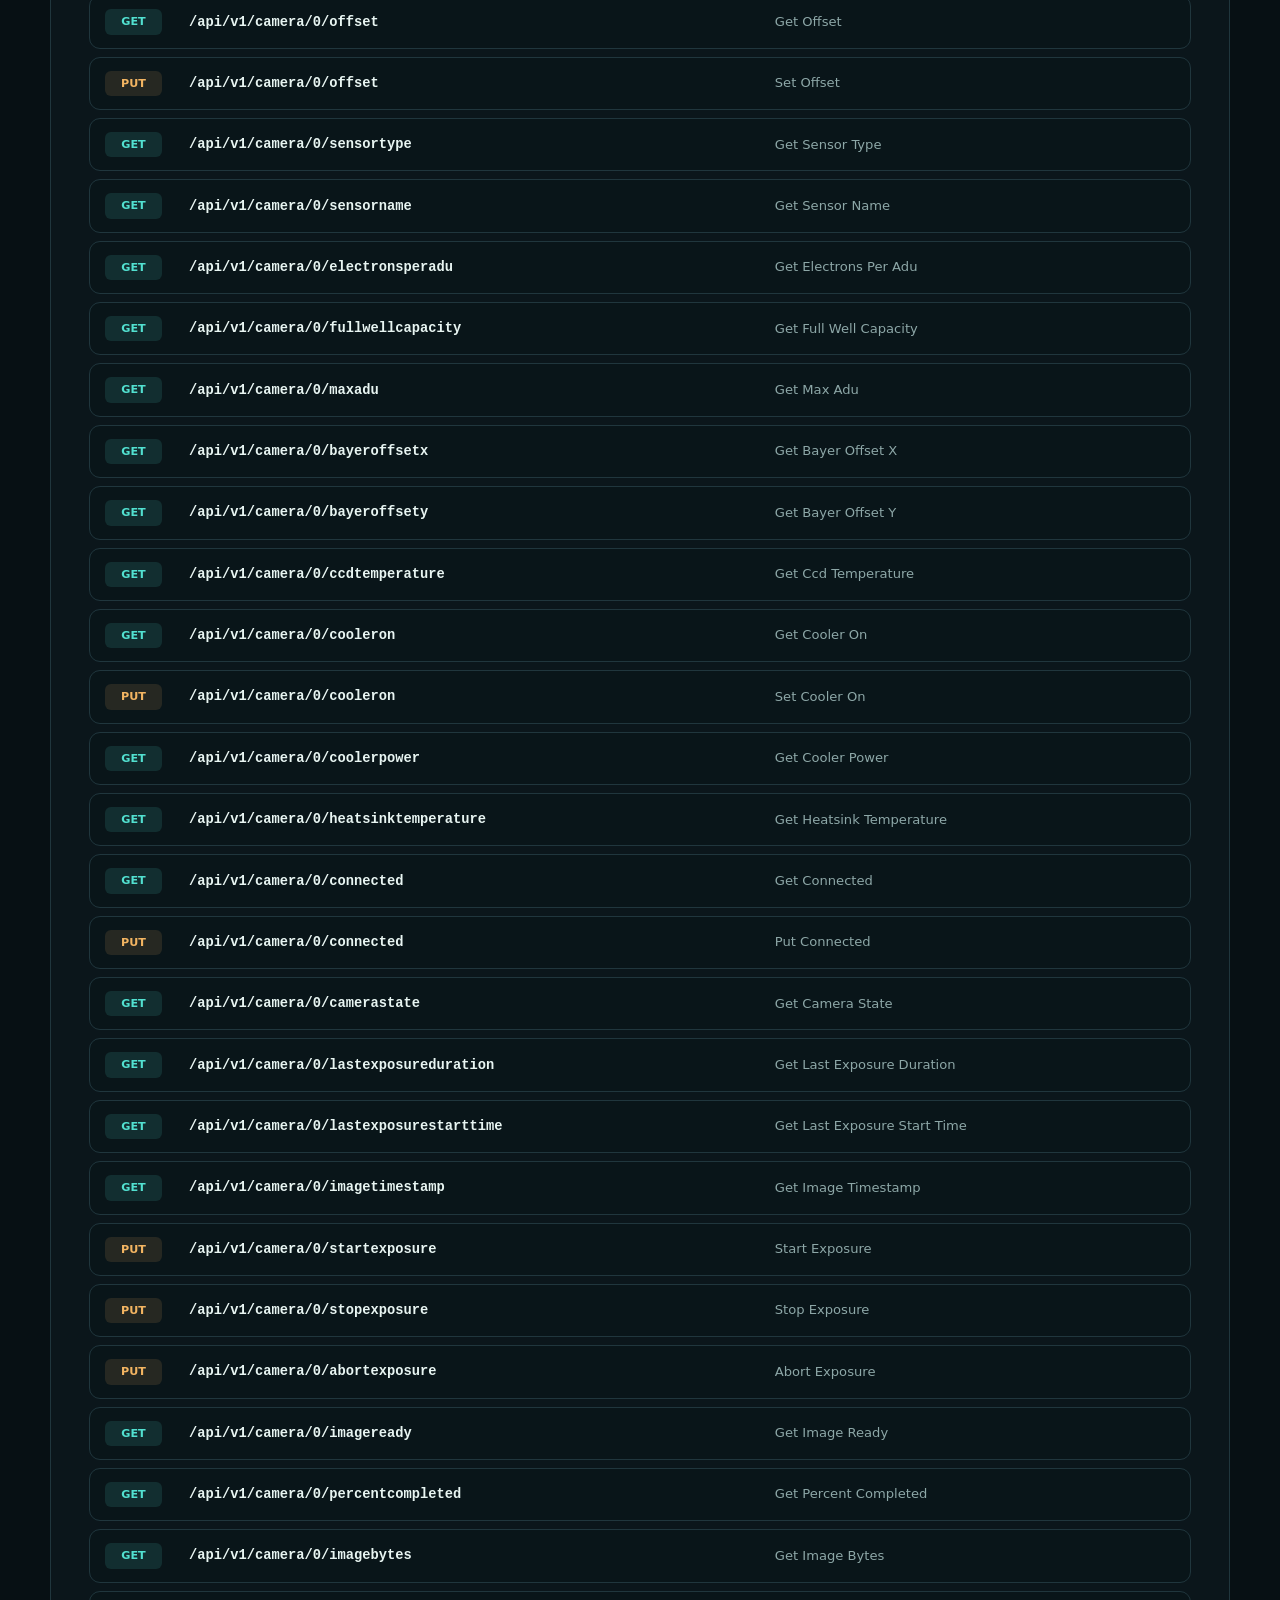
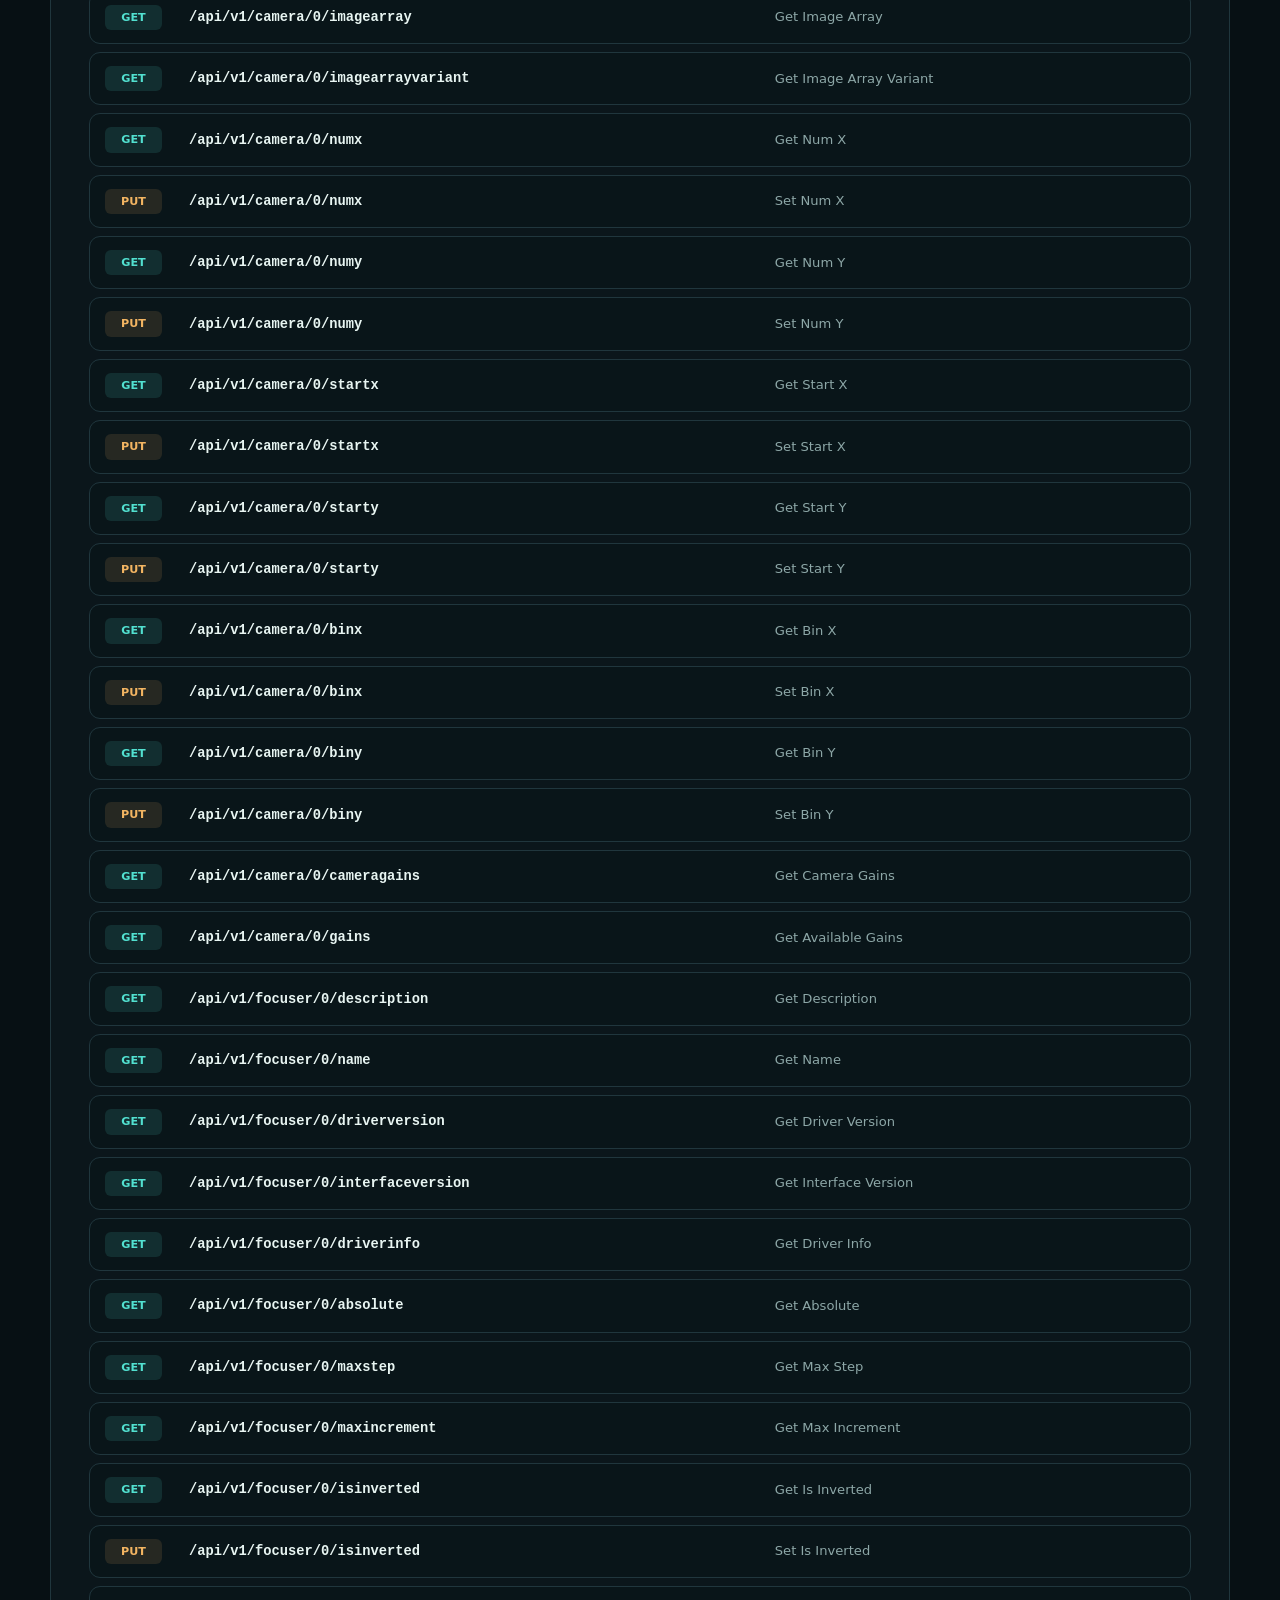
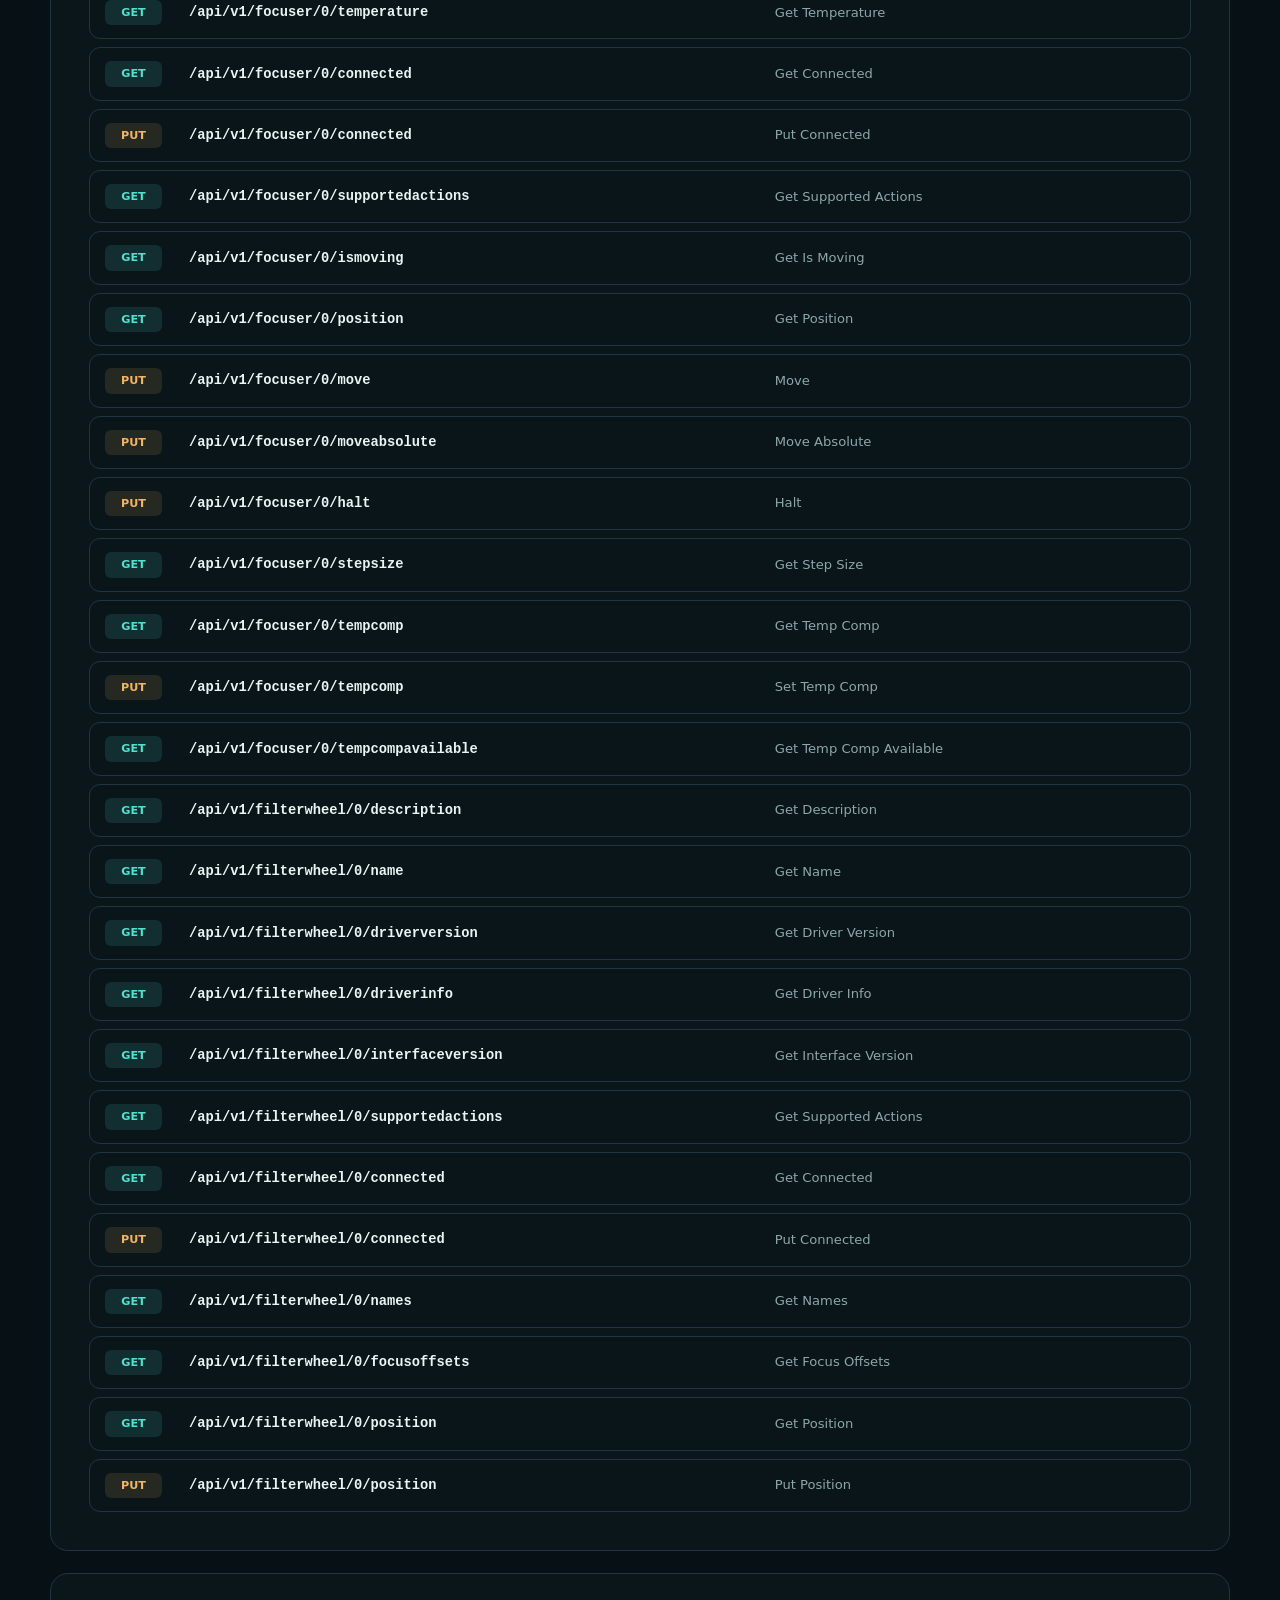
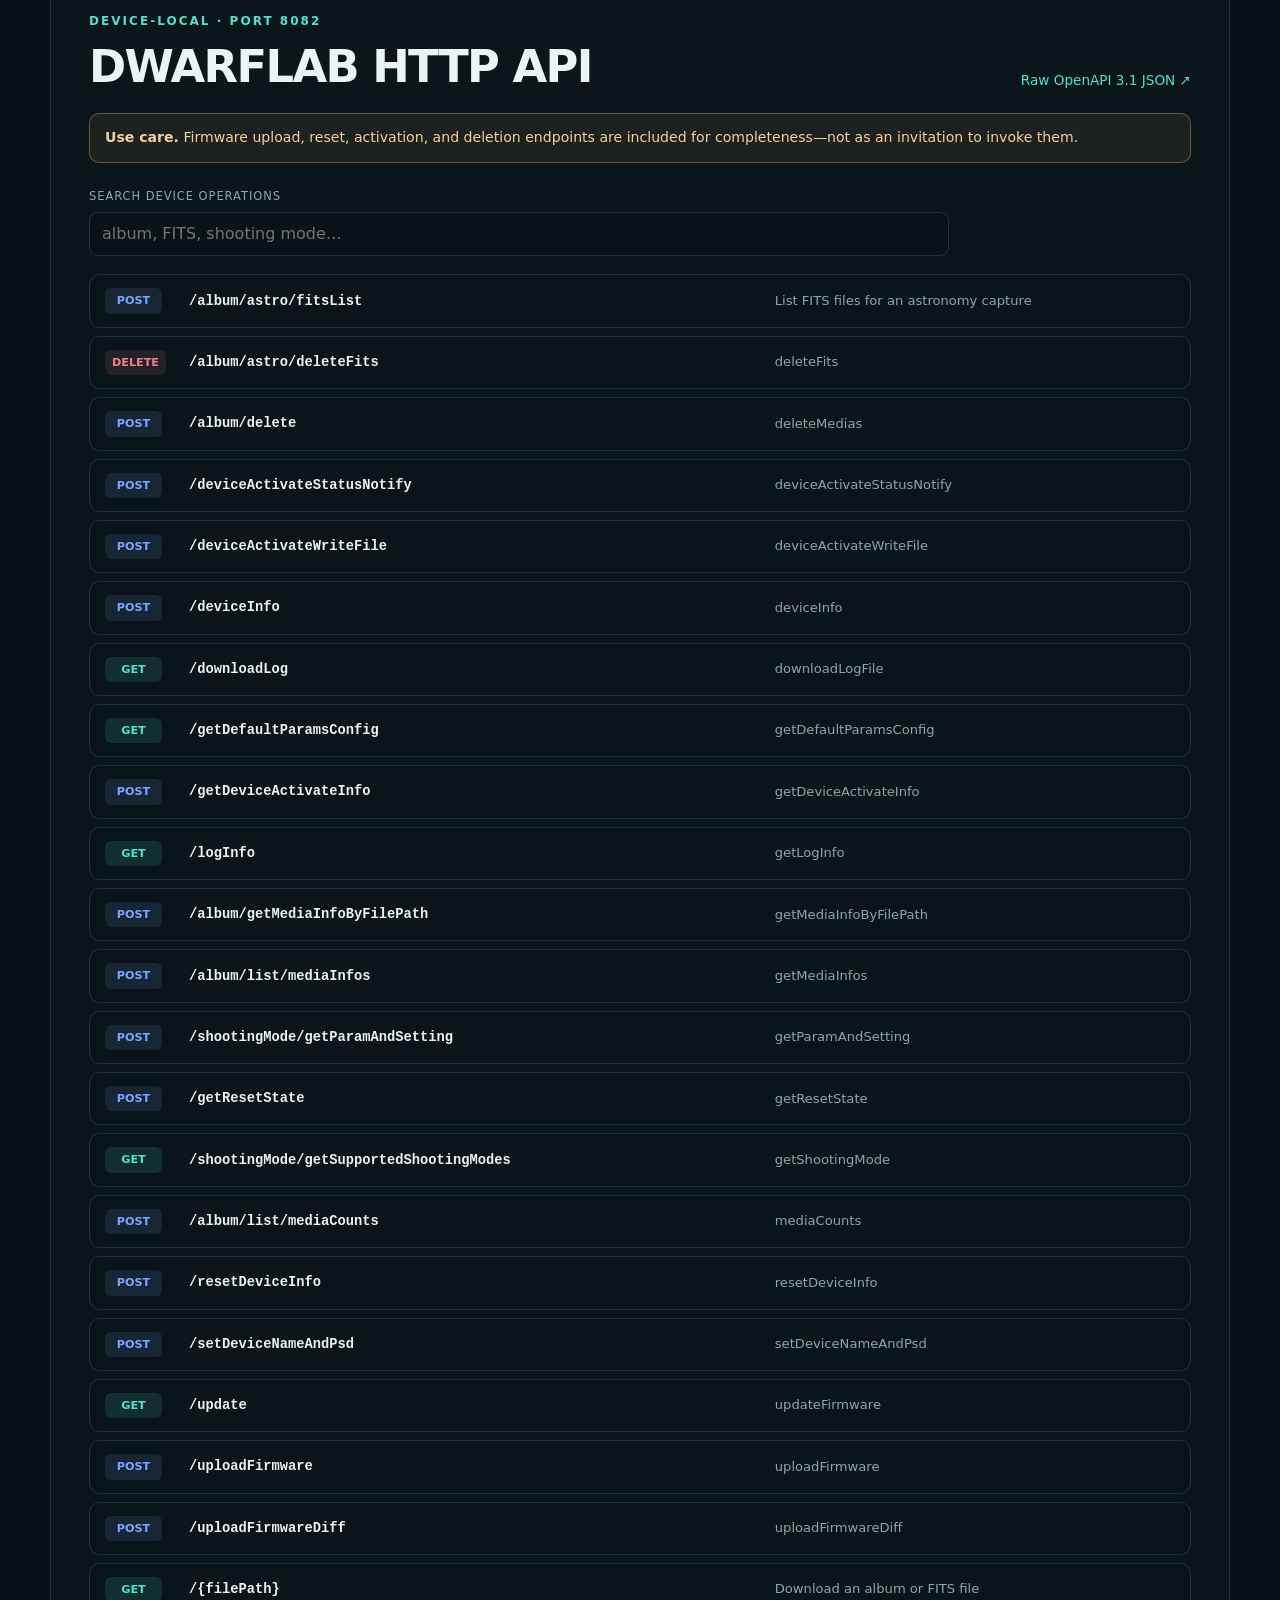
==== commit 0cf4eeda: "fix: preserve dwarf 3 exposure parameters at capture start" ====
--- a/docs/site/index.html
+++ b/docs/site/index.html
@@ -96,7 +96,8 @@
               <tr><td>Model scope</td><td>DWARF 2, DWARF 3, and DWARF Mini use the shared V3 command surface.</td><td>The capture and naming corrections are not model-gated.</td></tr>
               <tr><td>Mini live validation</td><td>Two 1-second, gain-60 Astro captures produced separate 1,846,080-byte FITS files and decoded to 1280x720 16-bit images.</td><td>Command <code>16405</code>, exact capture parameters, frame completion, stop, FTP retrieval, FITS decoding, and repeat capture were hardware-verified together.</td></tr>
               <tr><td>Long-exposure progress</td><td>Mini traffic emitted <code>15288</code> with the exact <code>LongExpPhotoProgress</code> payload and <code>total_time=1.0</code>.</td><td>Register and decode the event instead of logging it as unknown.</td></tr>
-              <tr><td>Cross-model exposure order</td><td>Live Mini testing proved that <code>11041</code> before <code>16700</code> can make Mini firmware reject the live write, while DWARF 3 needs its persisted tuple primed before <code>11005</code>.</td><td>Use <code>16700</code>/<code>16701</code>, then <code>11041</code>, then <code>16703</code>; fall back to the complete quick-set tuple when a firmware returns code -1. Treat <code>15288.total_time</code> as authoritative.</td></tr>
+              <tr><td>Cross-model exposure order</td><td>Live Mini testing proved that <code>11041</code> before <code>16700</code> can make Mini firmware reject the live write. DWARF 3 can reload its saved 15-second preset during <code>11005</code> preparation and reports the active internal namespace through module-15 notification <code>15264</code>.</td><td>Use <code>16700</code>/<code>16701</code>, then <code>11041</code>, then <code>16703</code>. On supporting firmware, detect the active capture namespace and reapply the three values there; fall back to the complete quick-set tuple when code -1 is returned. Treat <code>15288.total_time</code> as authoritative.</td></tr>
+              <tr><td>Quick-set resolution field</td><td>DWARF 3 uses <code>0</code> and Mini uses <code>1</code> in the fifth <code>11041</code> tuple component; changing it altered the produced image geometry.</td><td>Preserve that component as the firmware resolution index. Set frame count only with <code>16703</code>.</td></tr>
               <tr><td>Uniform dark-looking image</td><td>Daylight DWARF 3 FITS samples contained 4095 in every pixel: a fully saturated uniform 12-bit frame, not zero-valued dark data.</td><td>Log pixel statistics and test under suitable illumination; a viewer may render a constant saturated frame as black because its display range is zero.</td></tr>
               <tr><td>Camera disconnect</td><td>V3 app captures never send legacy command <code>10001</code>; the live Mini ignored it and emitted no response.</td><td>Keep Alpaca camera disconnect local-only so it cannot disturb a mount sharing the global V3 task session.</td></tr>
             </tbody>
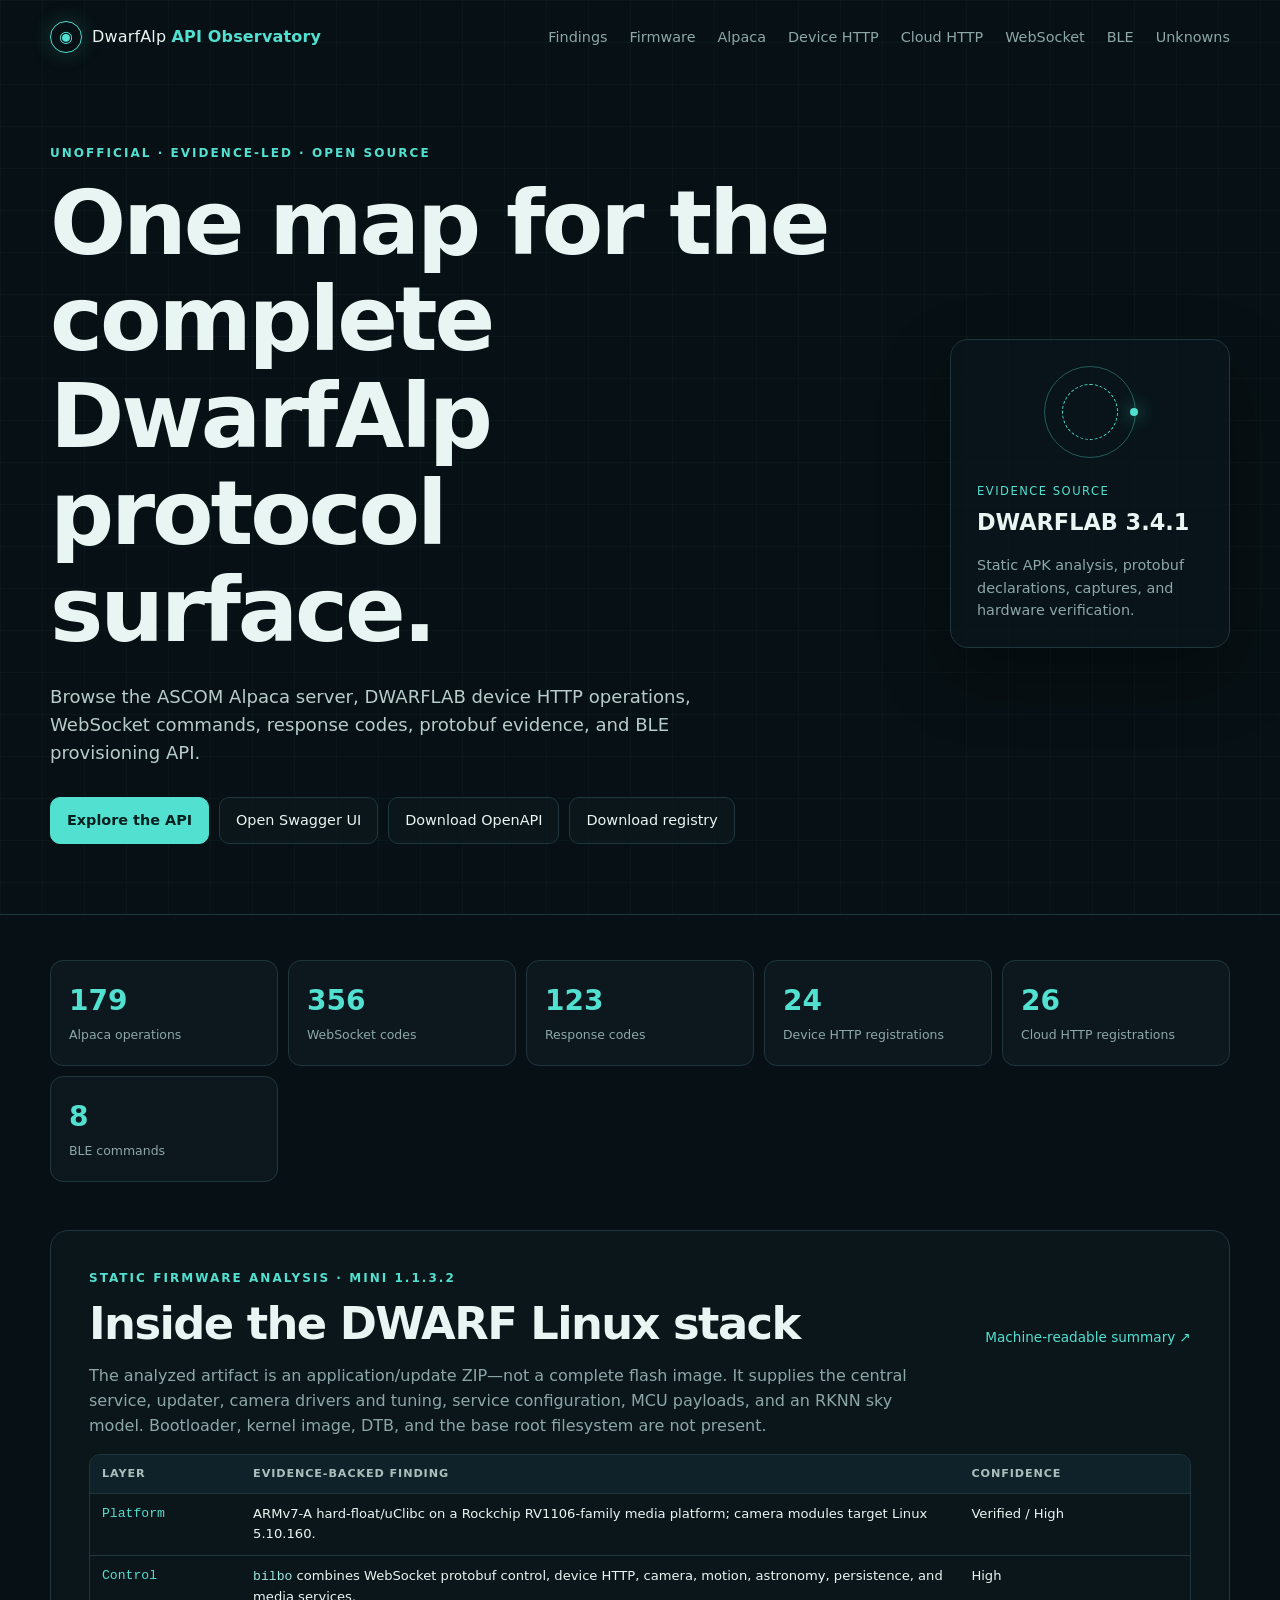
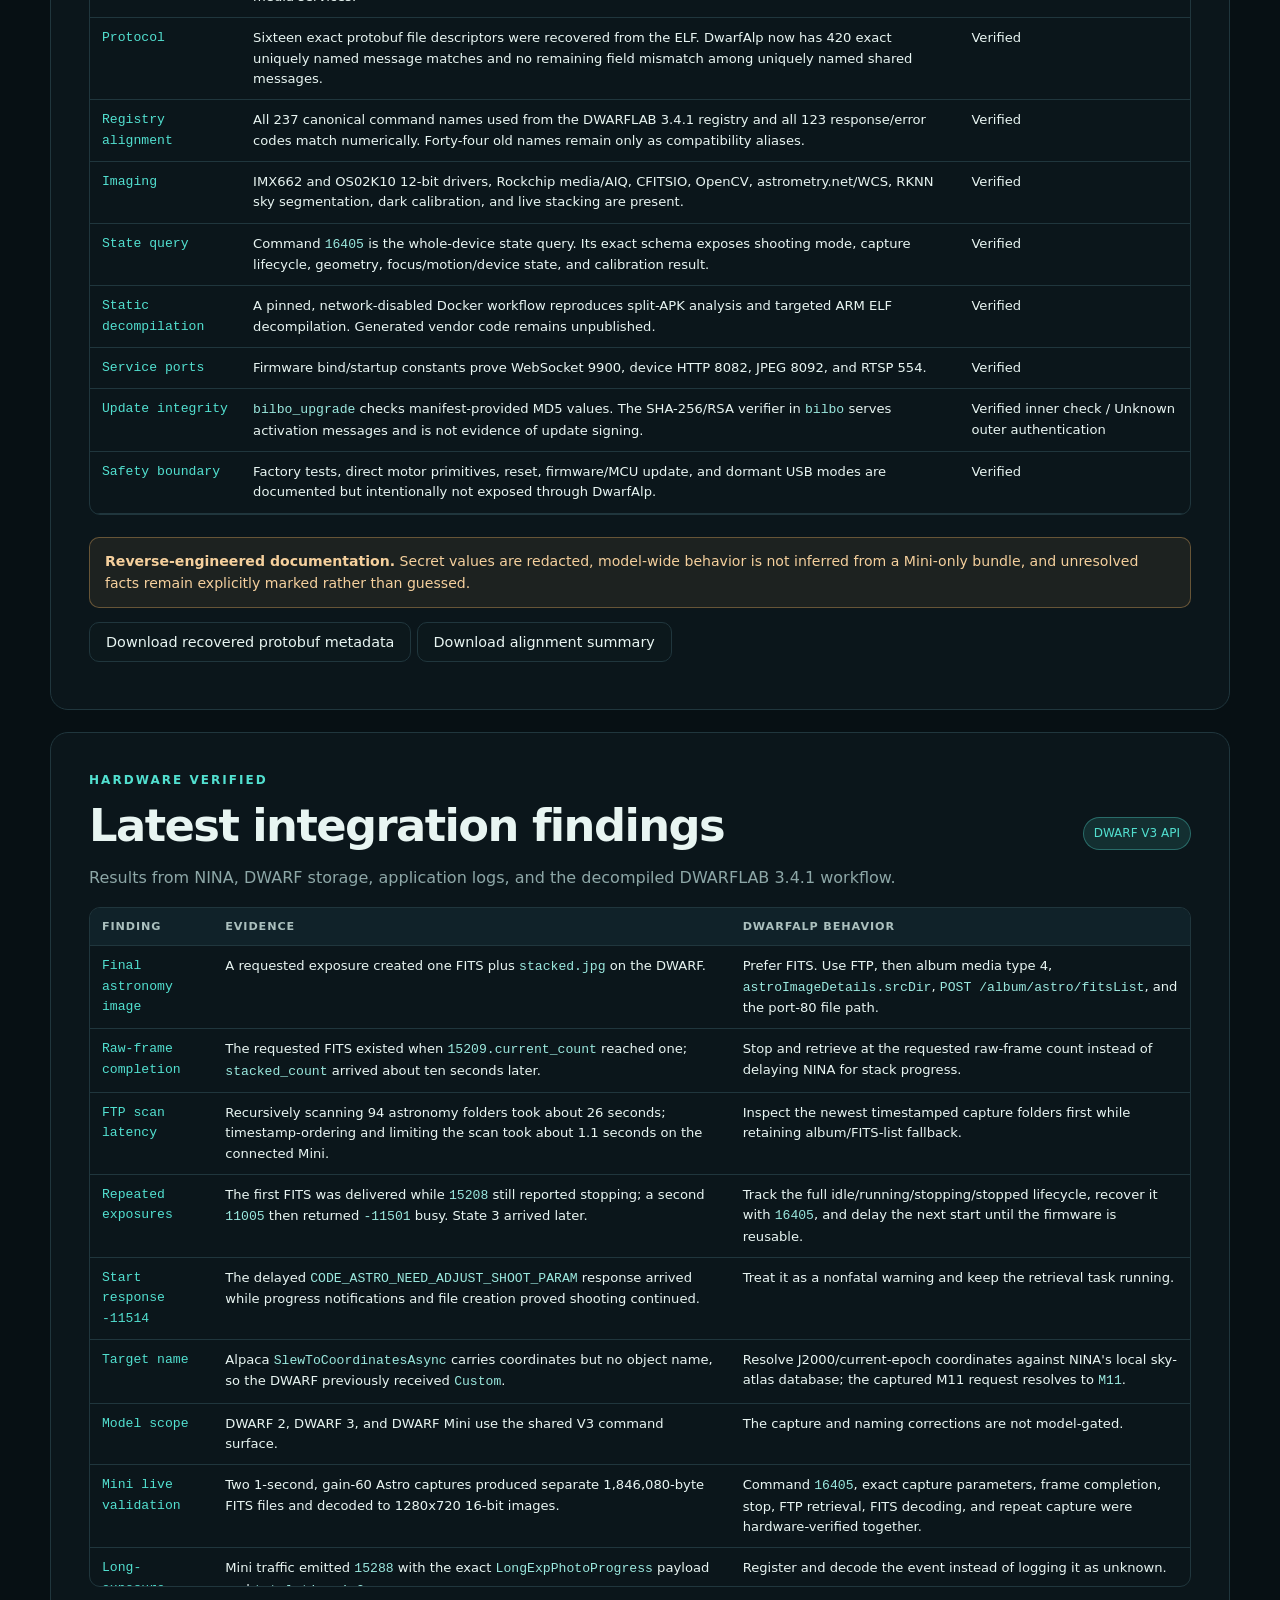
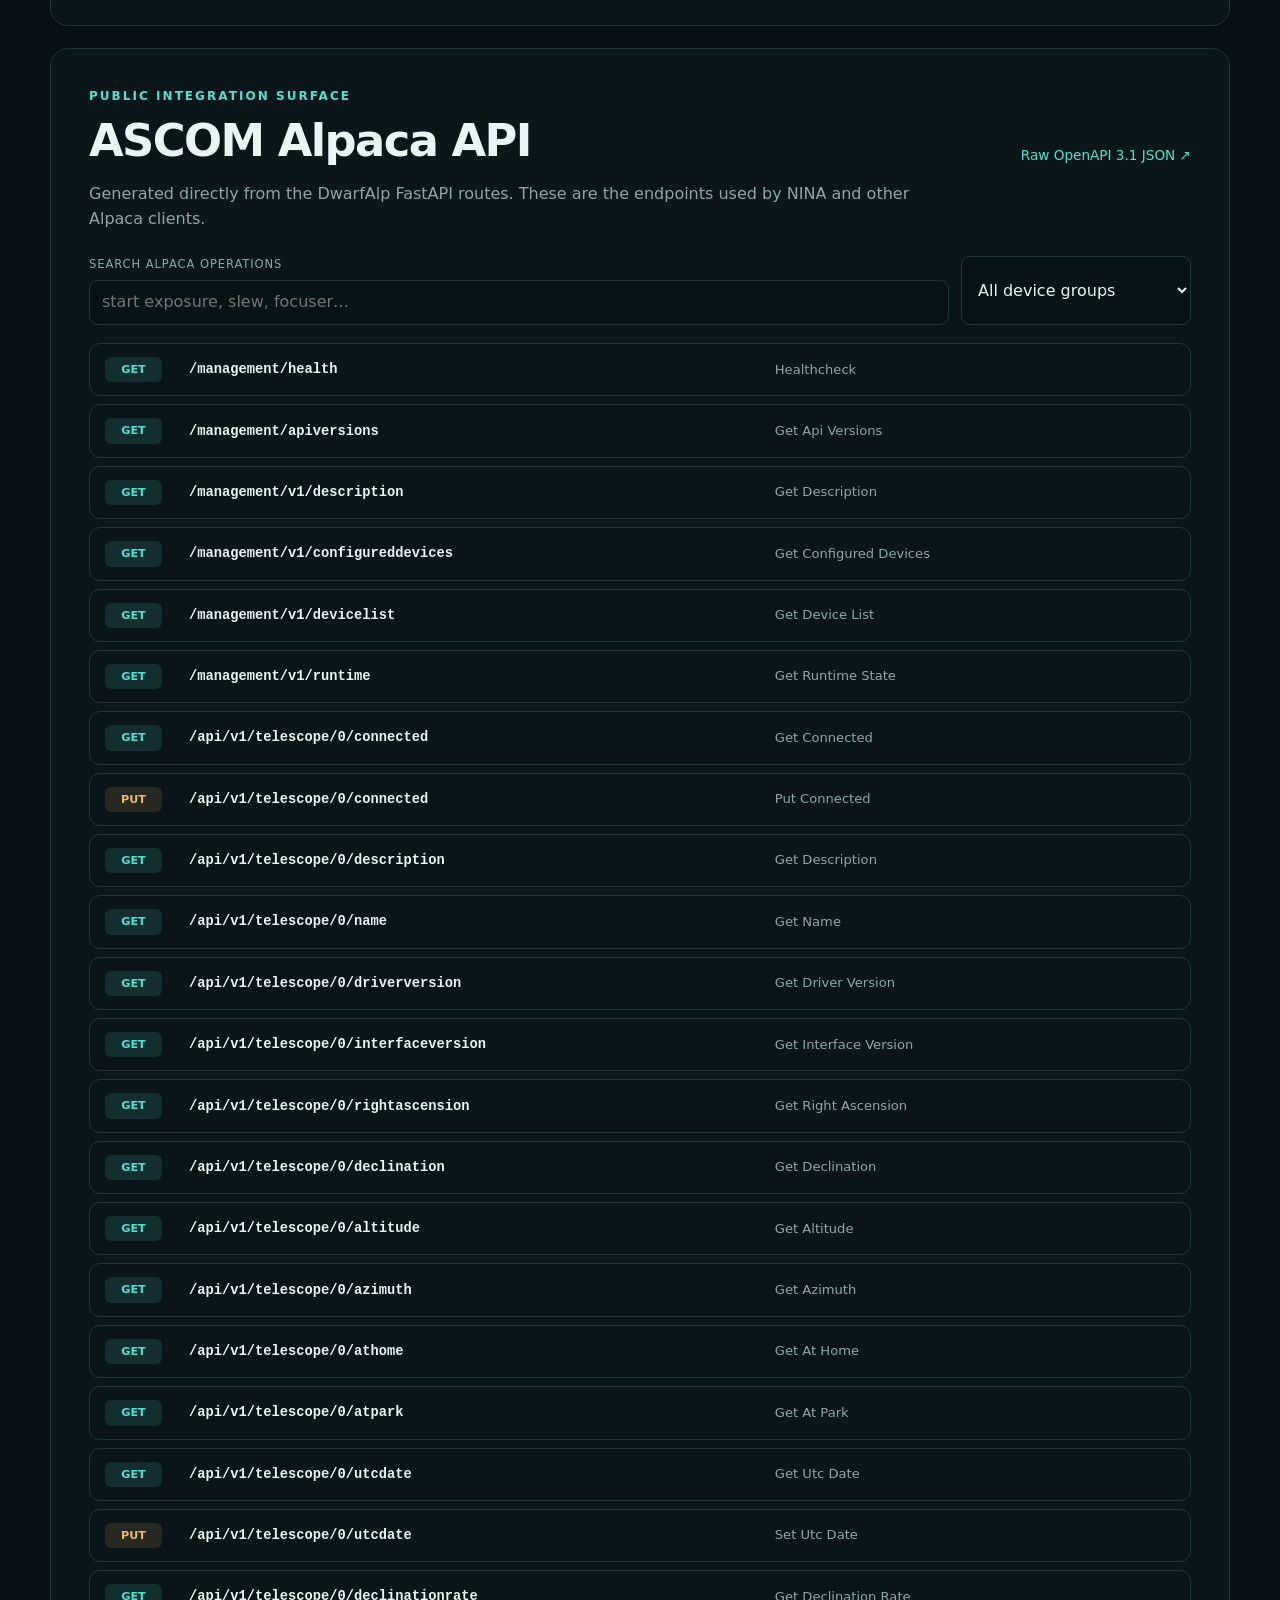
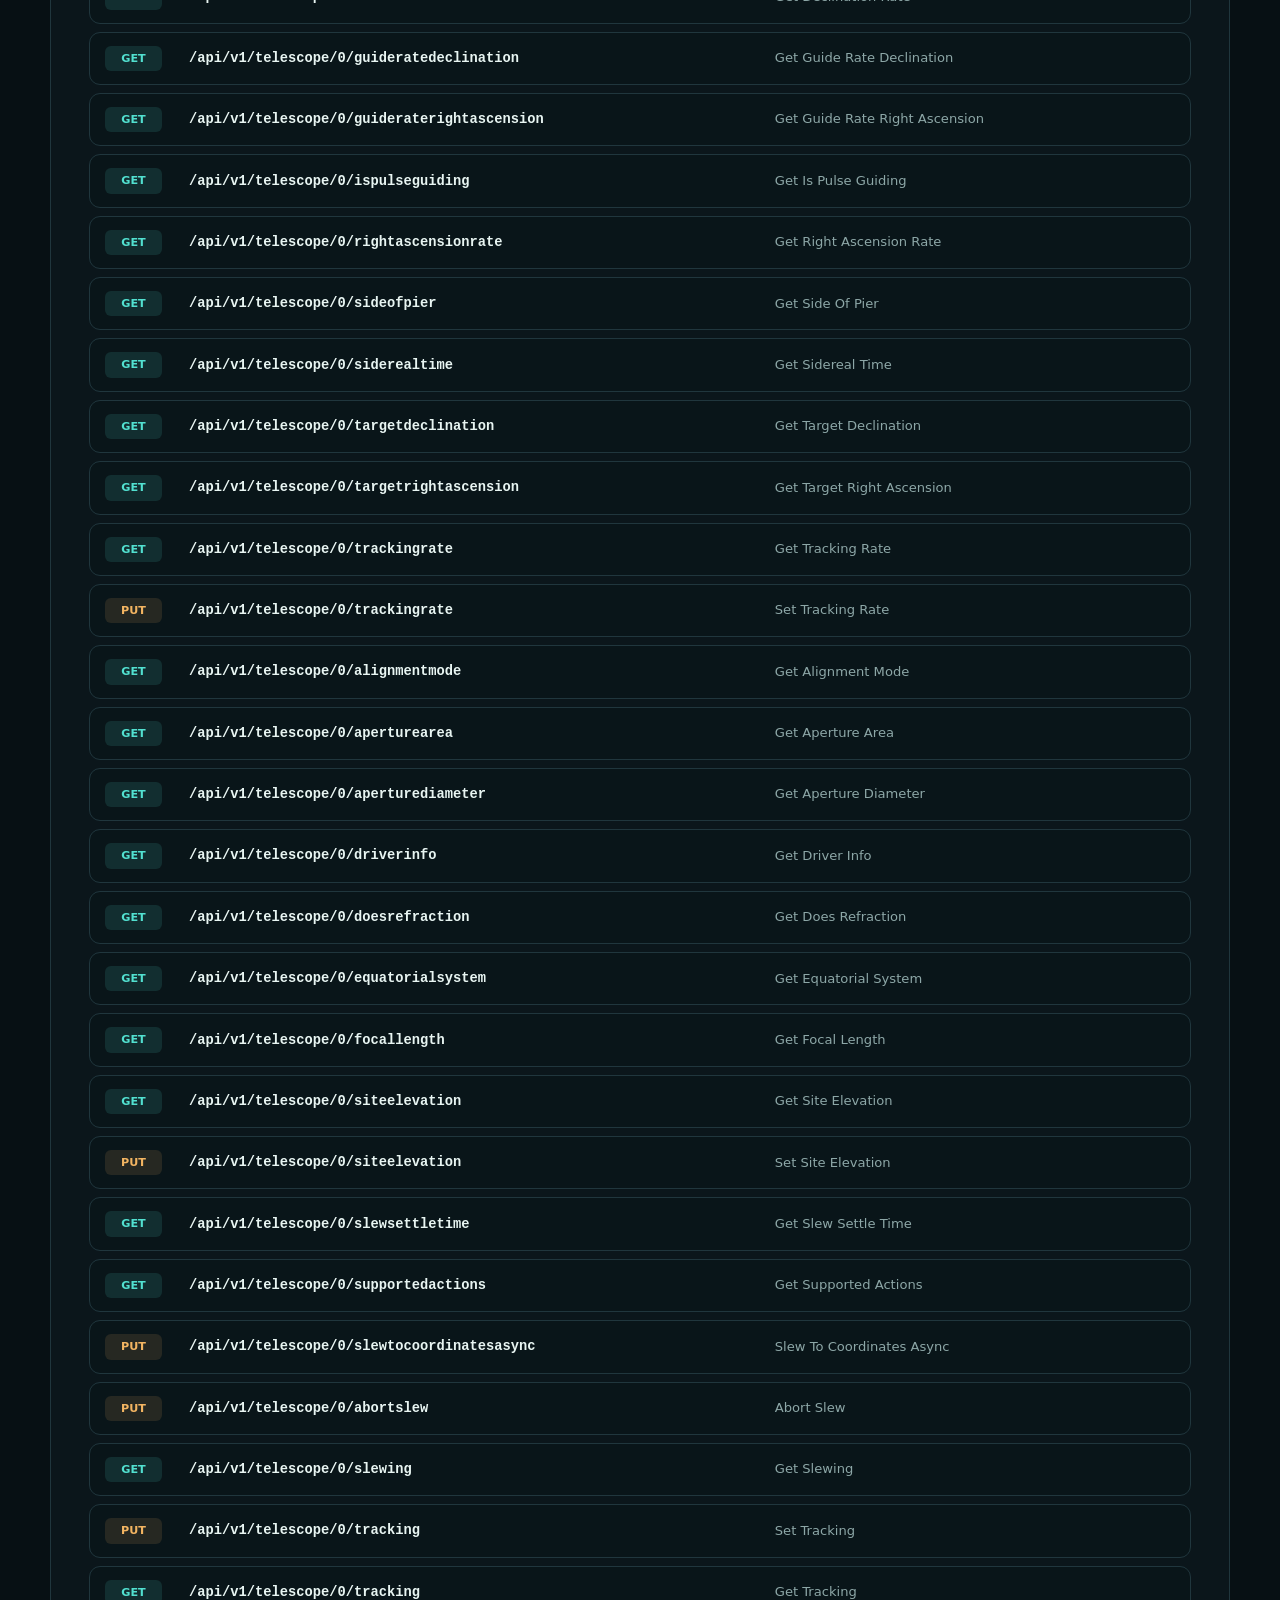
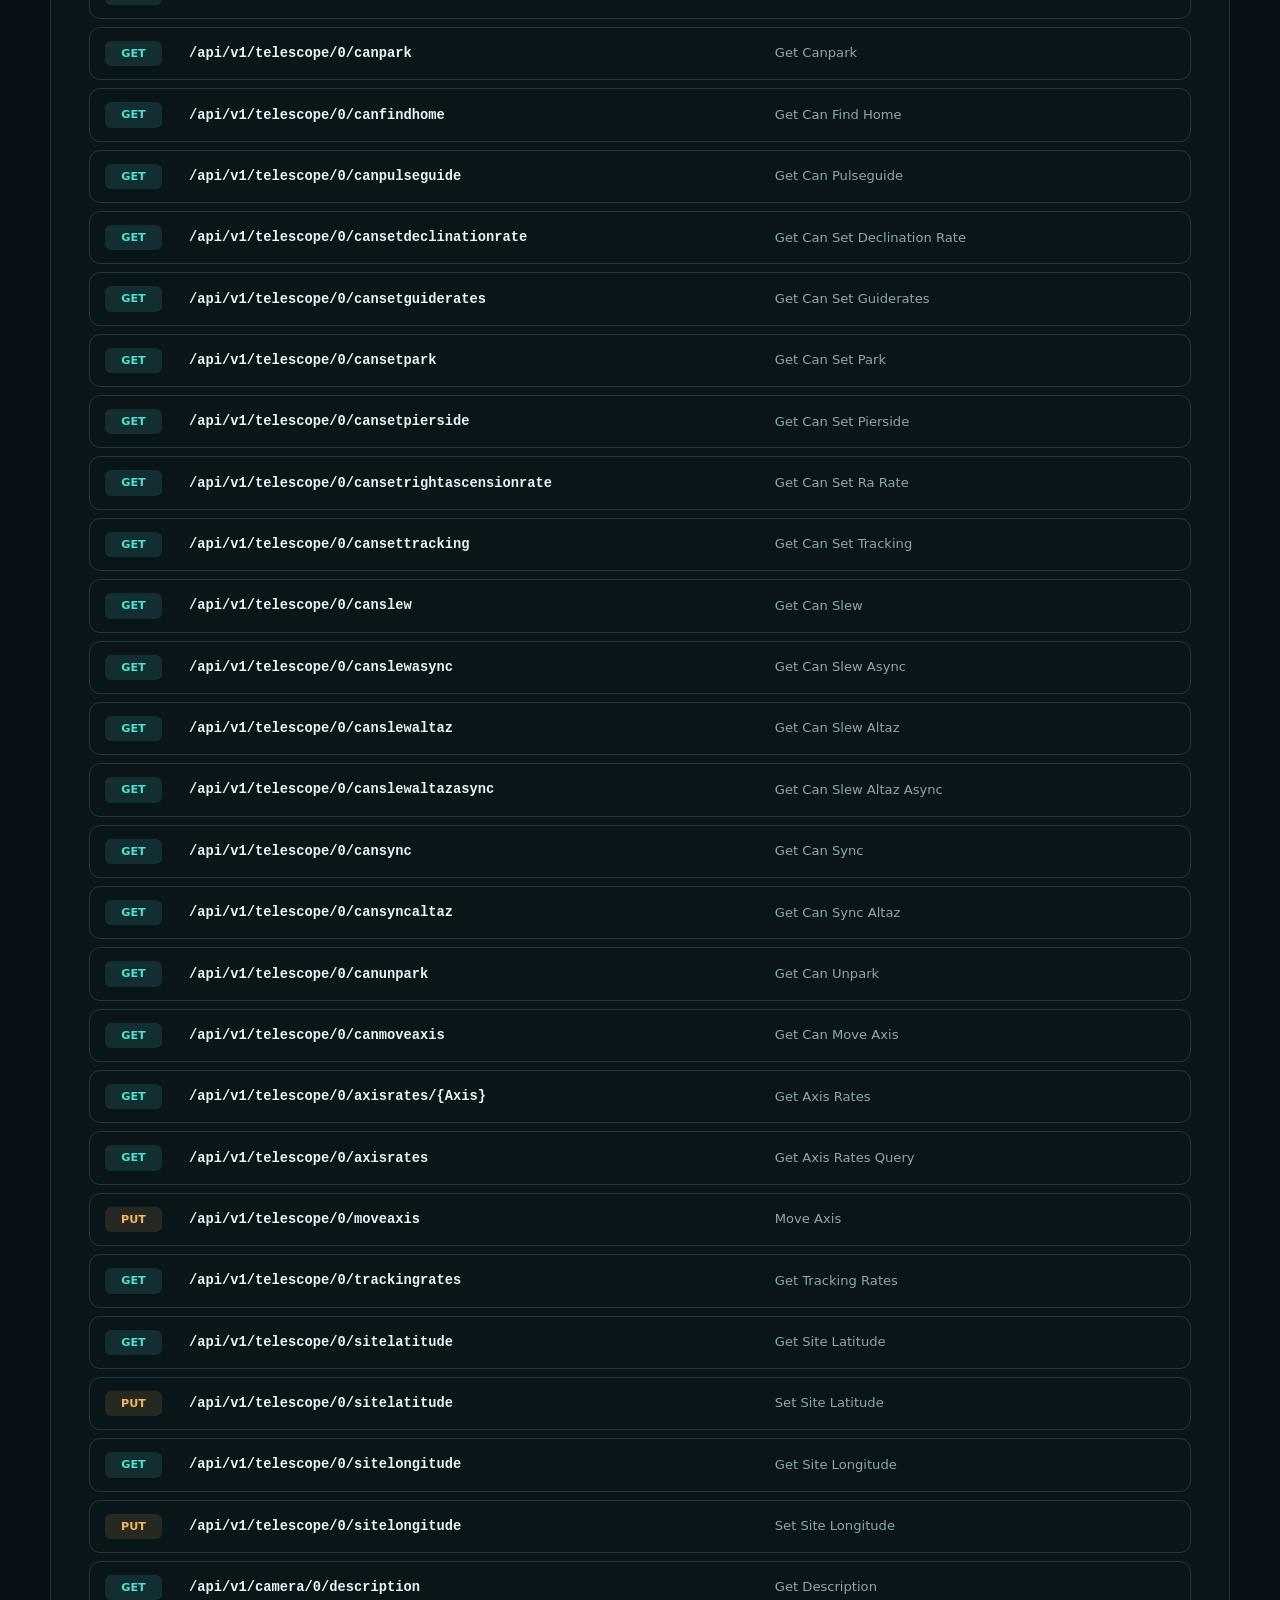
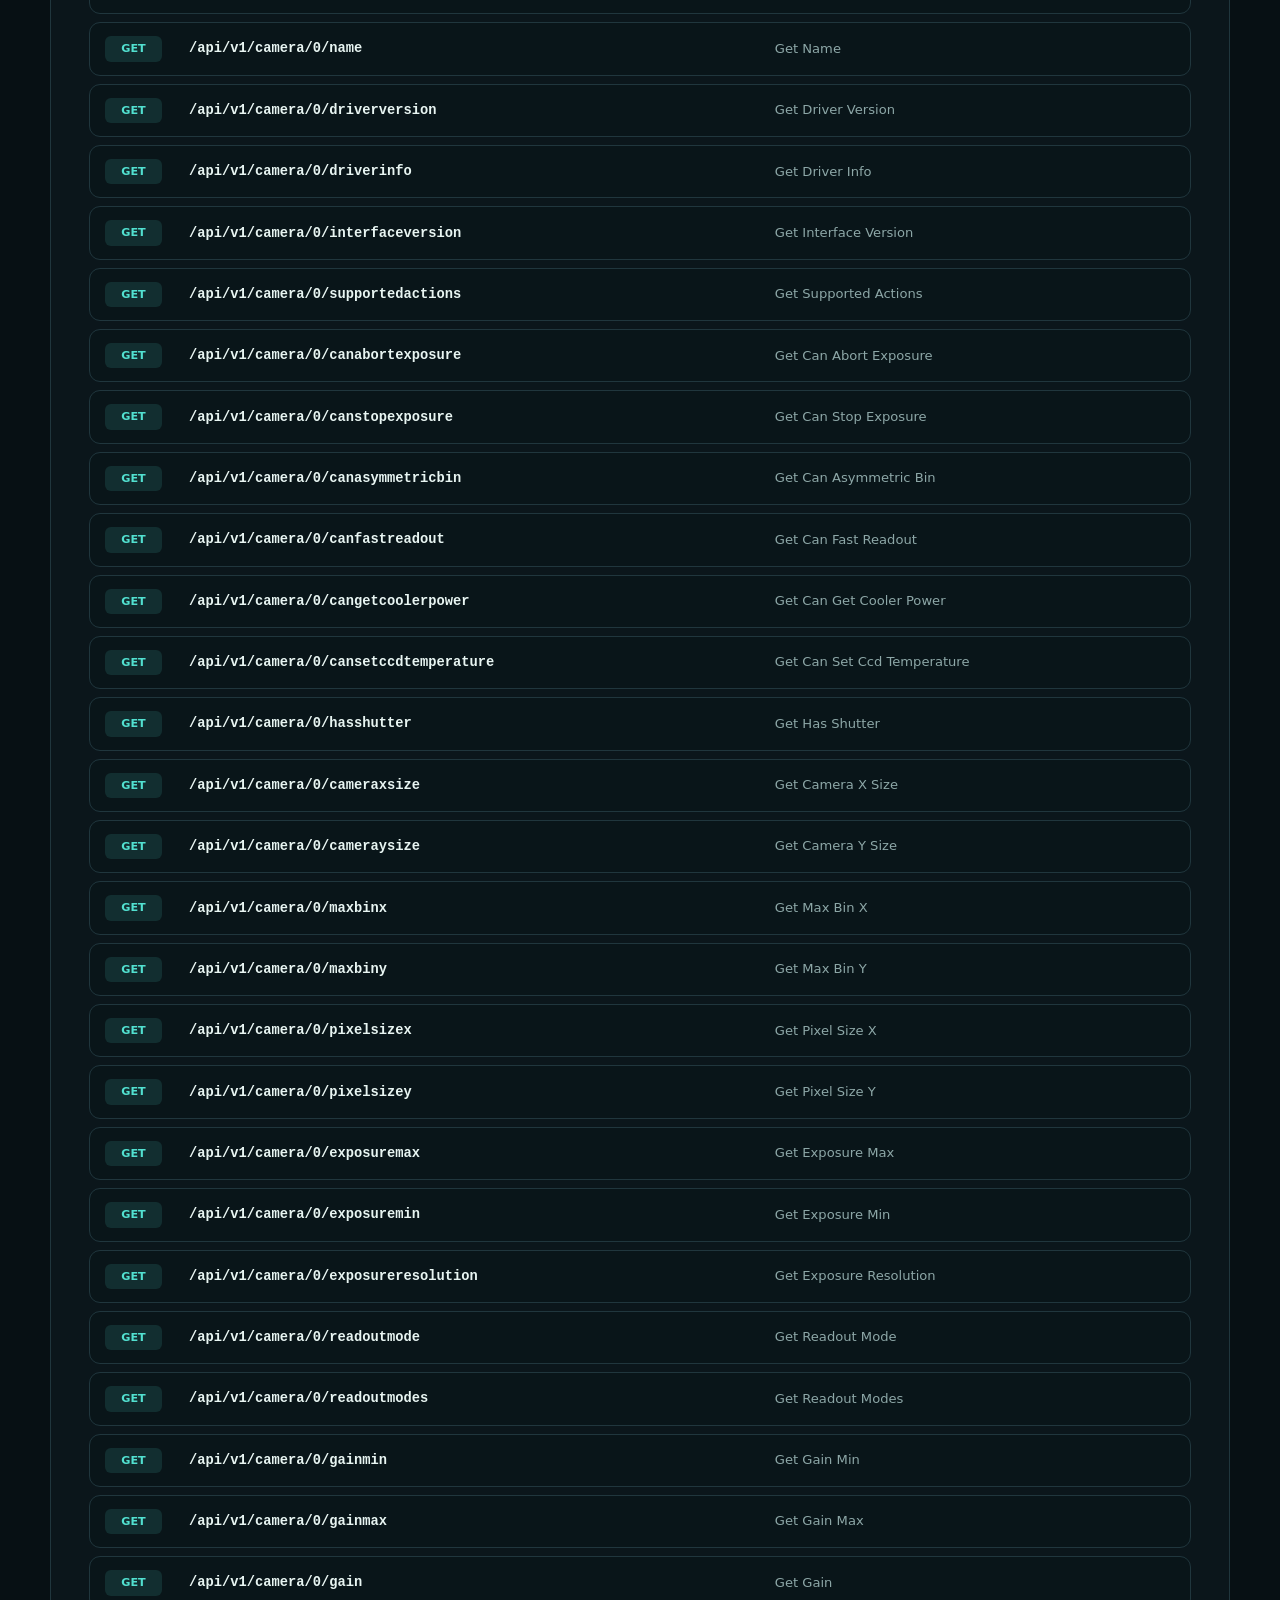
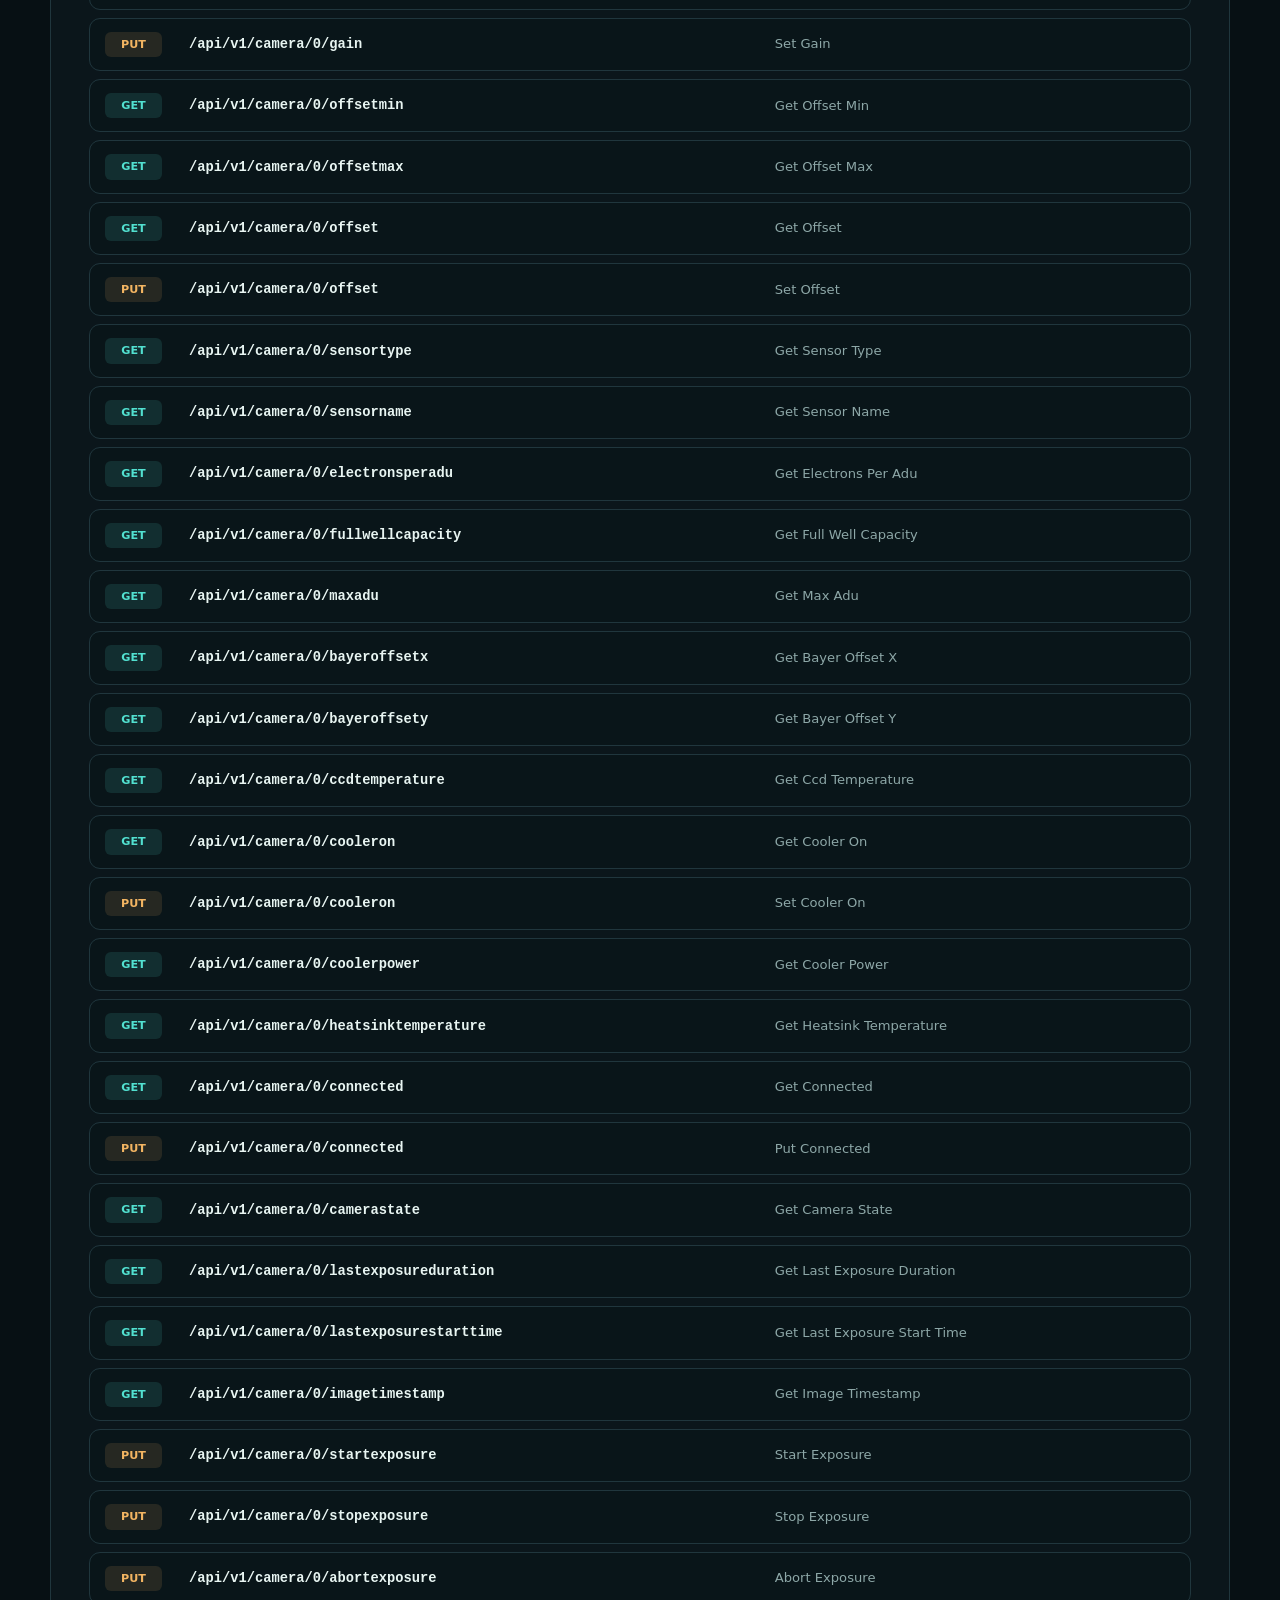
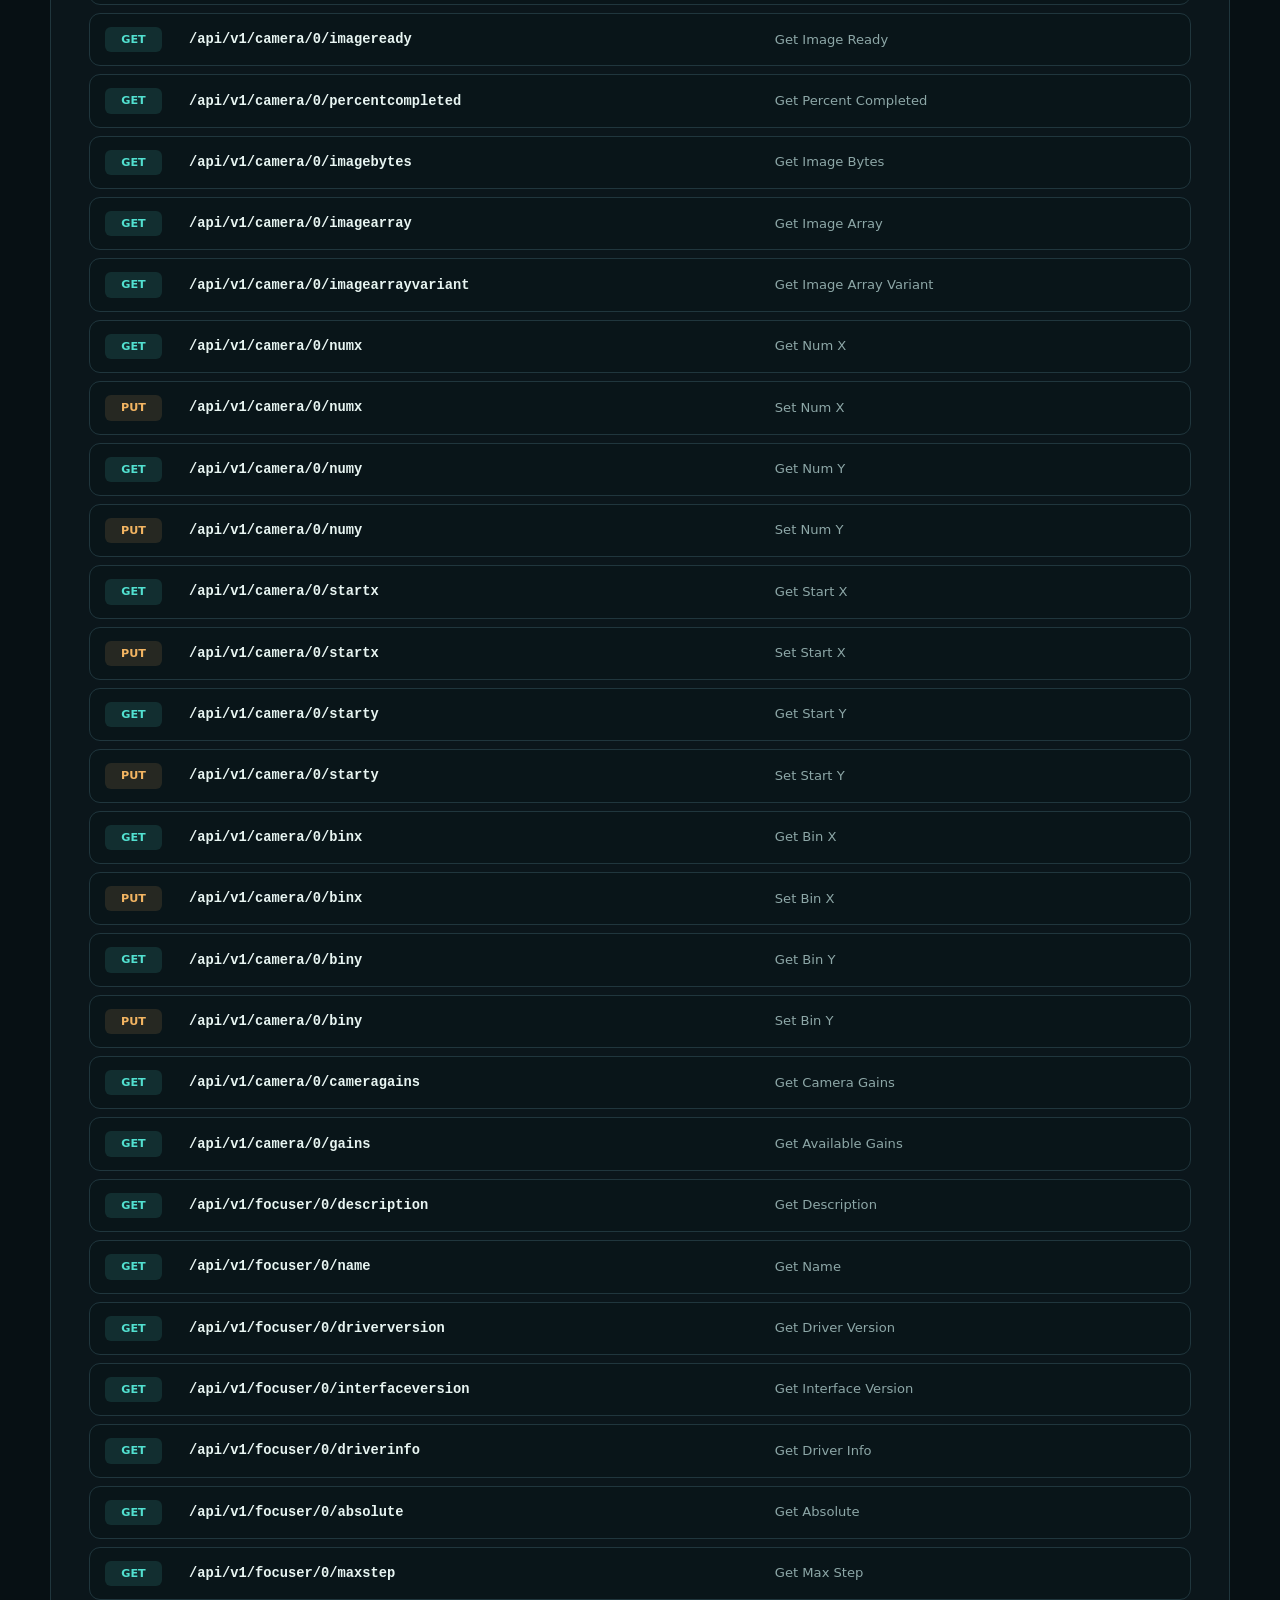
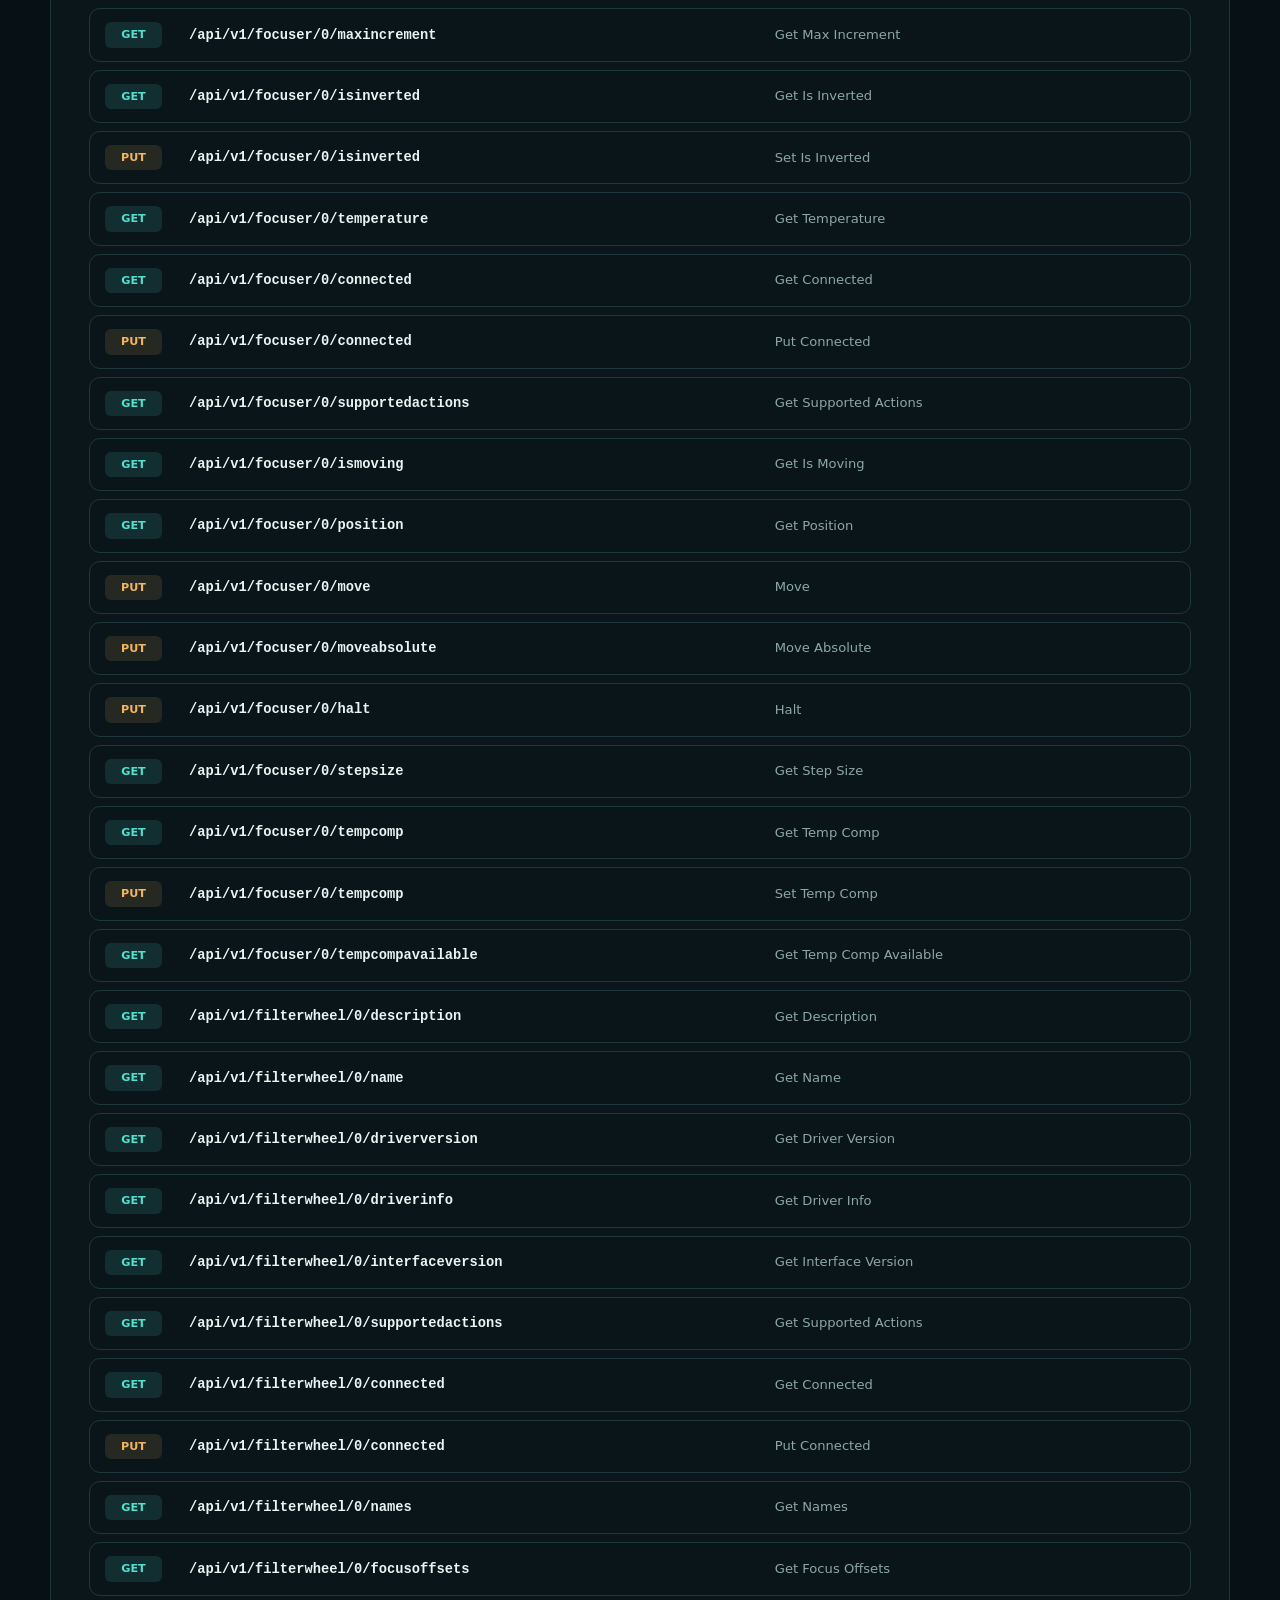
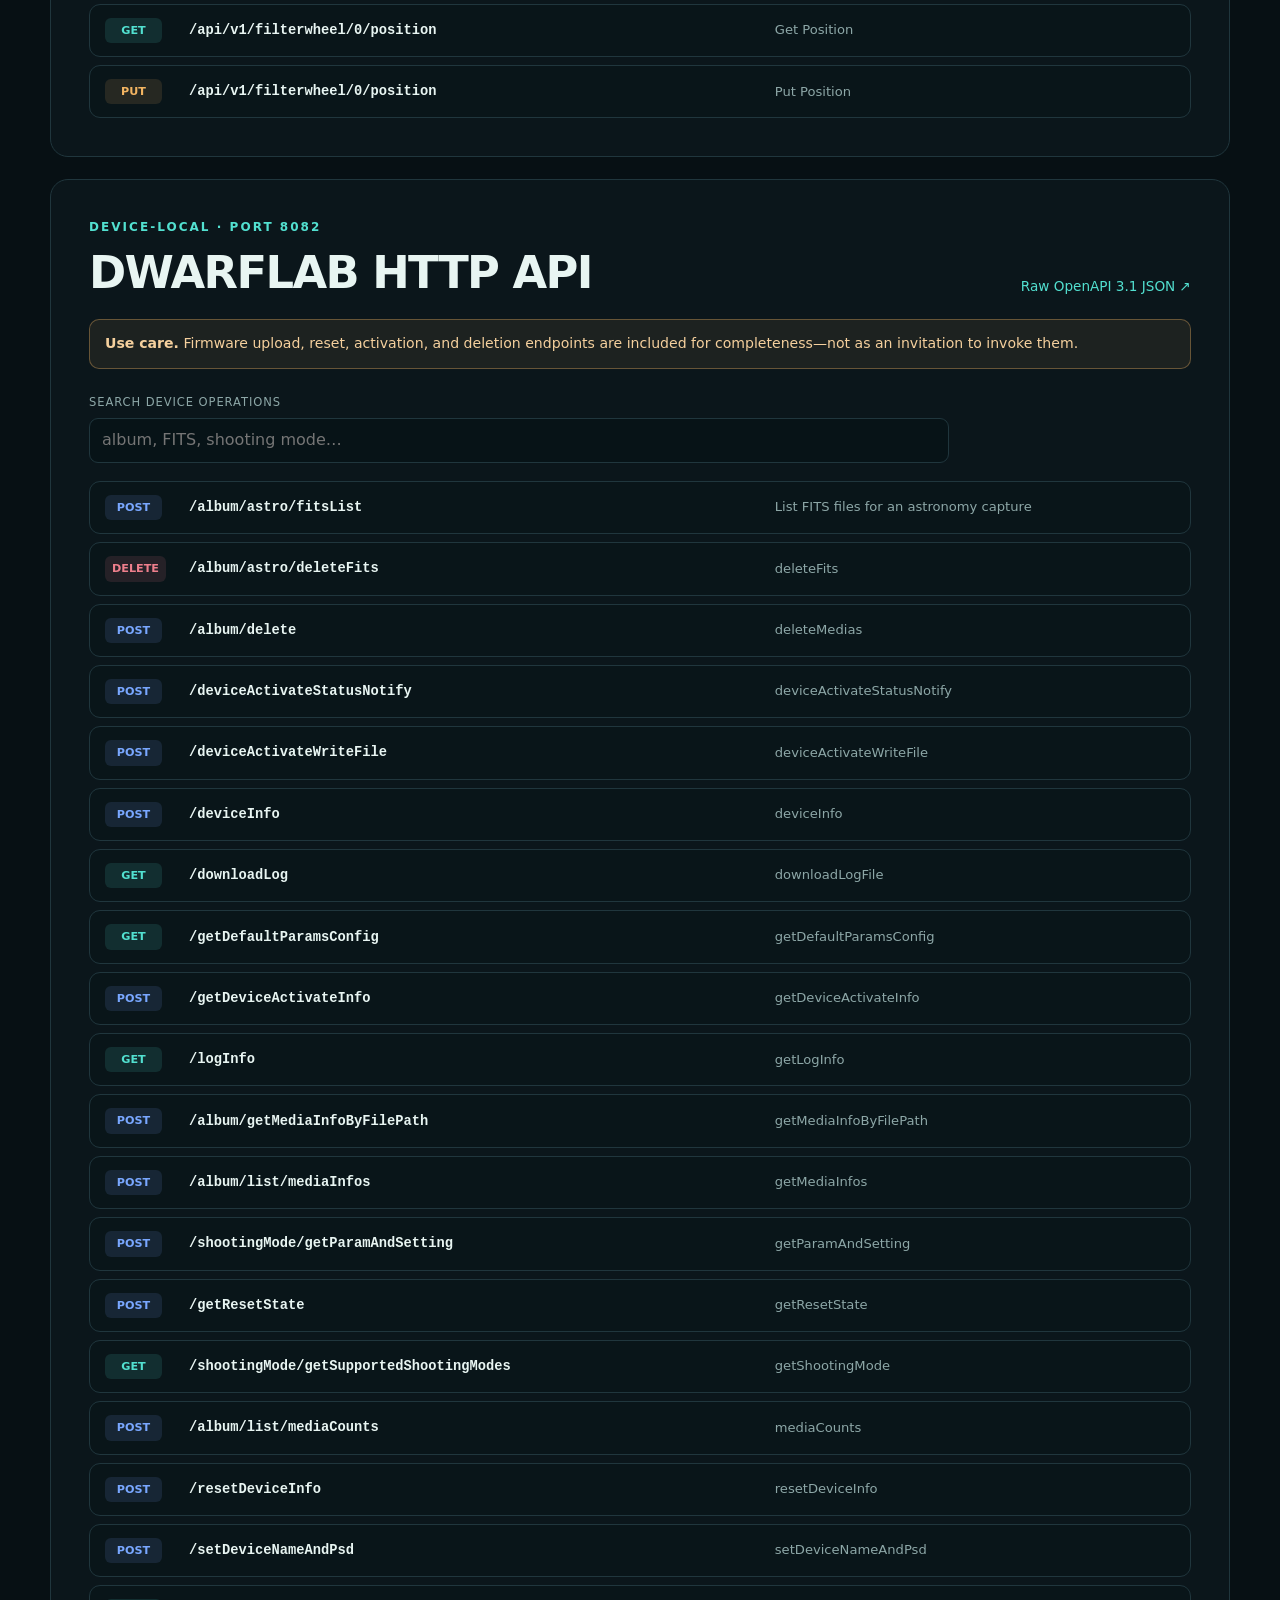
==== commit 16393c0c: "feat: add reproducible firmware decompilation tooling" ====
--- a/docs/site/index.html
+++ b/docs/site/index.html
@@ -69,6 +69,9 @@
               <tr><td>Registry alignment</td><td>All 237 canonical command names used from the DWARFLAB 3.4.1 registry and all 123 response/error codes match numerically. Forty-four old names remain only as compatibility aliases.</td><td>Verified</td></tr>
               <tr><td>Imaging</td><td>IMX662 and OS02K10 12-bit drivers, Rockchip media/AIQ, CFITSIO, OpenCV, astrometry.net/WCS, RKNN sky segmentation, dark calibration, and live stacking are present.</td><td>Verified</td></tr>
               <tr><td>State query</td><td>Command <code>16405</code> is the whole-device state query. Its exact schema exposes shooting mode, capture lifecycle, geometry, focus/motion/device state, and calibration result.</td><td>Verified</td></tr>
+              <tr><td>Static decompilation</td><td>A pinned, network-disabled Docker workflow reproduces split-APK analysis and targeted ARM ELF decompilation. Generated vendor code remains unpublished.</td><td>Verified</td></tr>
+              <tr><td>Service ports</td><td>Firmware bind/startup constants prove WebSocket 9900, device HTTP 8082, JPEG 8092, and RTSP 554.</td><td>Verified</td></tr>
+              <tr><td>Update integrity</td><td><code>bilbo_upgrade</code> checks manifest-provided MD5 values. The SHA-256/RSA verifier in <code>bilbo</code> serves activation messages and is not evidence of update signing.</td><td>Verified inner check / Unknown outer authentication</td></tr>
               <tr><td>Safety boundary</td><td>Factory tests, direct motor primitives, reset, firmware/MCU update, and dormant USB modes are documented but intentionally not exposed through DwarfAlp.</td><td>Verified</td></tr>
             </tbody>
           </table>
@@ -98,6 +101,8 @@
               <tr><td>Long-exposure progress</td><td>Mini traffic emitted <code>15288</code> with the exact <code>LongExpPhotoProgress</code> payload and <code>total_time=1.0</code>.</td><td>Register and decode the event instead of logging it as unknown.</td></tr>
               <tr><td>Cross-model exposure order</td><td>Live Mini testing proved that <code>11041</code> before <code>16700</code> can make Mini firmware reject the live write. DWARF 3 can reload its saved 15-second preset during <code>11005</code> preparation and reports the active internal namespace through module-15 notification <code>15264</code>.</td><td>Use <code>16700</code>/<code>16701</code>, then <code>11041</code>, then <code>16703</code>. On supporting firmware, detect the active capture namespace and reapply the three values there; fall back to the complete quick-set tuple when code -1 is returned. Treat <code>15288.total_time</code> as authoritative.</td></tr>
               <tr><td>Quick-set resolution field</td><td>DWARF 3 uses <code>0</code> and Mini uses <code>1</code> in the fifth <code>11041</code> tuple component; changing it altered the produced image geometry.</td><td>Preserve that component as the firmware resolution index. Set frame count only with <code>16703</code>.</td></tr>
+              <tr><td>Exposure lookup</td><td>APK 3.4.1 supplies the complete sparse exposure-code table: code 120 is 1 s, 150 is 10 s, 159 is 30 s, and the table extends through code 174 for 300 s. Supported subsets differ by model and camera.</td><td>Treat exposure as a lookup code, never as milliseconds or a linear index.</td></tr>
+              <tr><td>Filter enum</td><td>The app defines None=-1, VIS=0, Astro=1, Duo-Band=2, and Dark=3. Dark is sent through calibration-frame capture and is absent from normal filter choices.</td><td>Keep logical protocol values separate from still-unresolved physical wheel positions.</td></tr>
               <tr><td>Uniform dark-looking image</td><td>Daylight DWARF 3 FITS samples contained 4095 in every pixel: a fully saturated uniform 12-bit frame, not zero-valued dark data.</td><td>Log pixel statistics and test under suitable illumination; a viewer may render a constant saturated frame as black because its display range is zero.</td></tr>
               <tr><td>Camera disconnect</td><td>V3 app captures never send legacy command <code>10001</code>; the live Mini ignored it and emitted no response.</td><td>Keep Alpaca camera disconnect local-only so it cannot disturb a mount sharing the global V3 task session.</td></tr>
             </tbody>
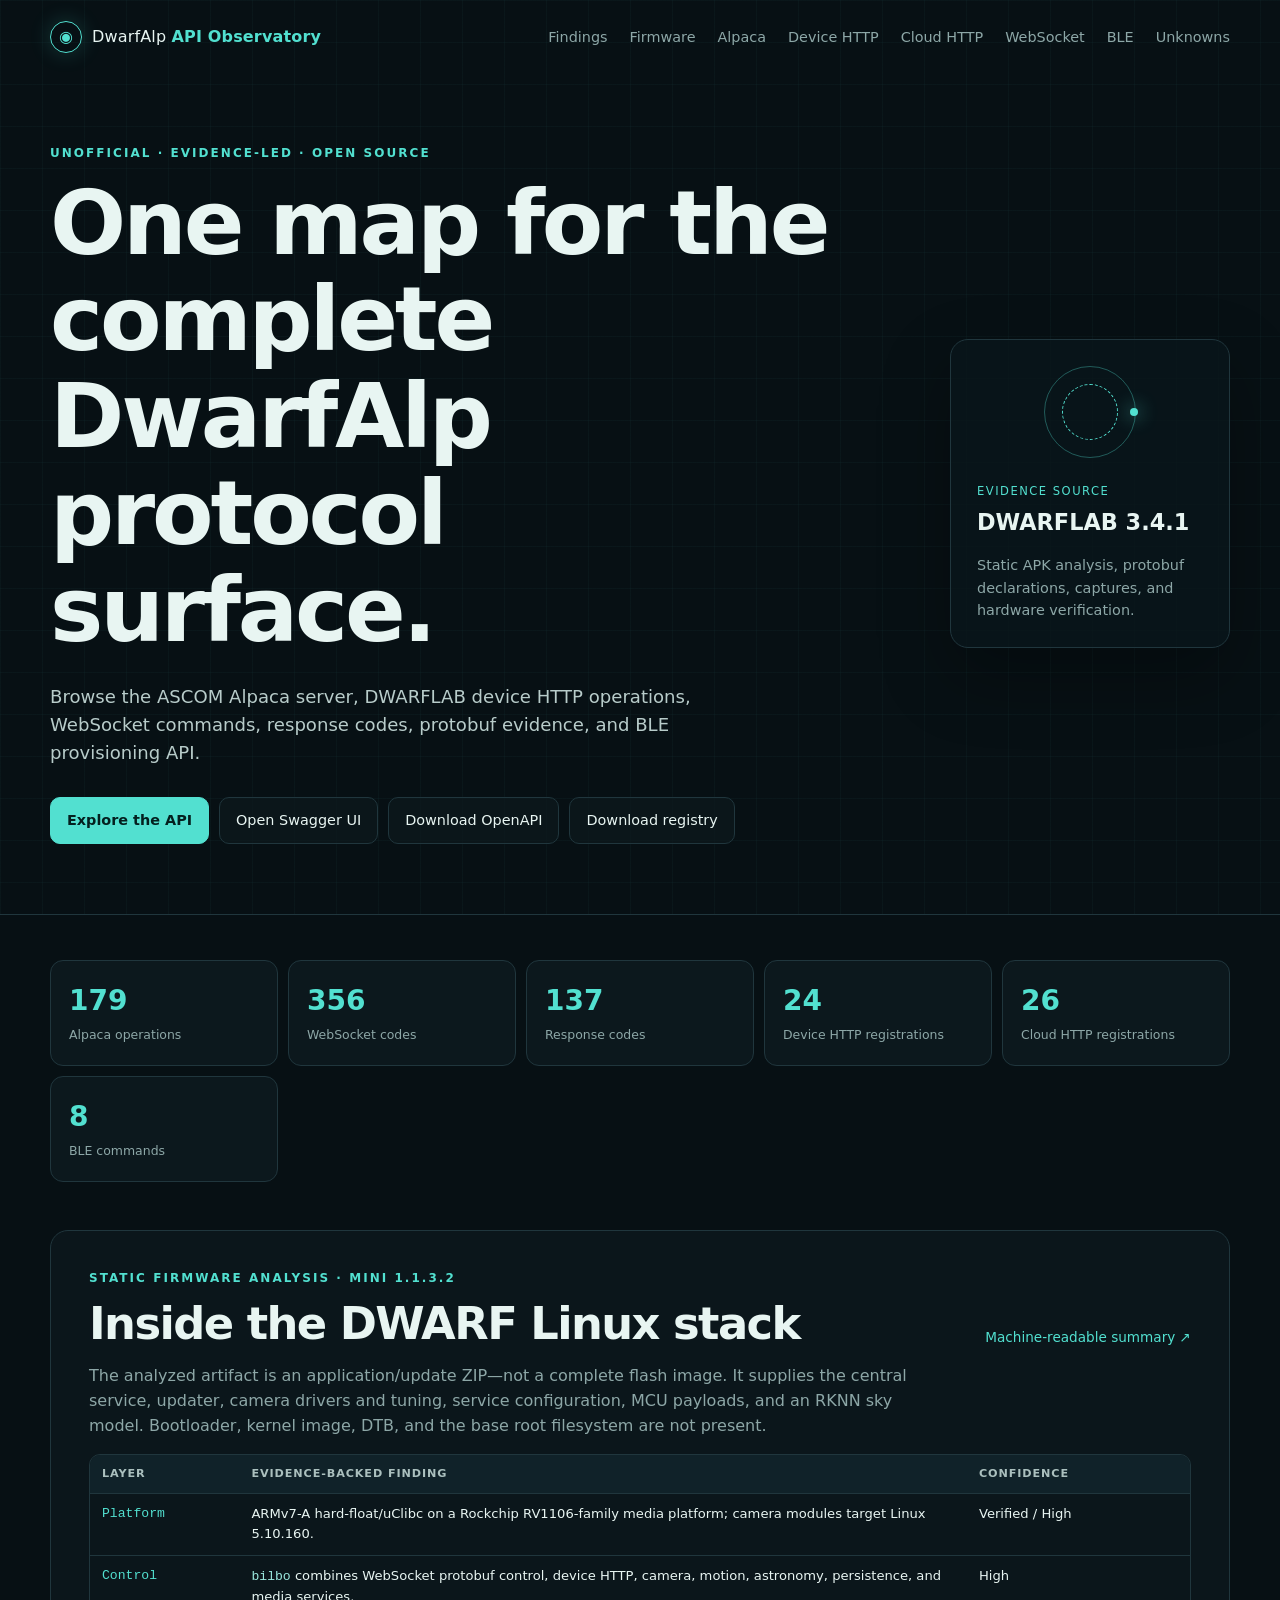
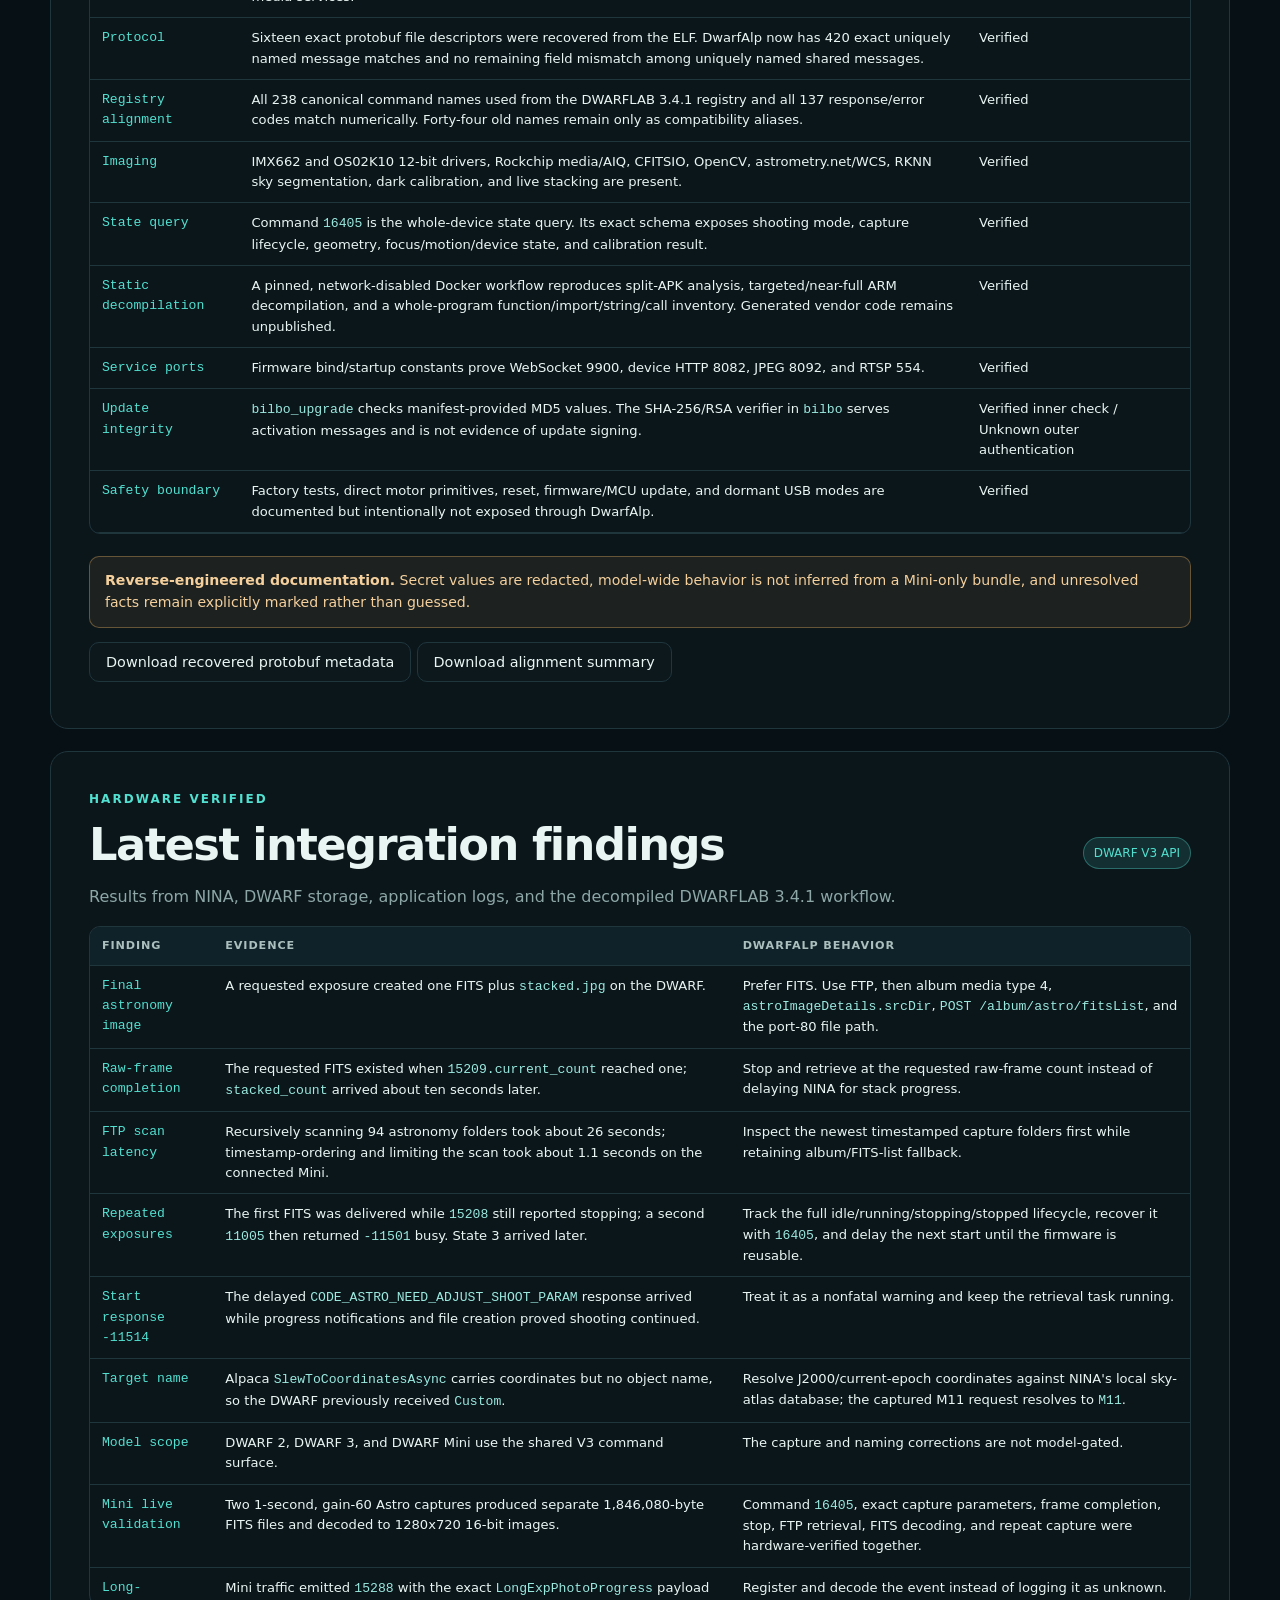
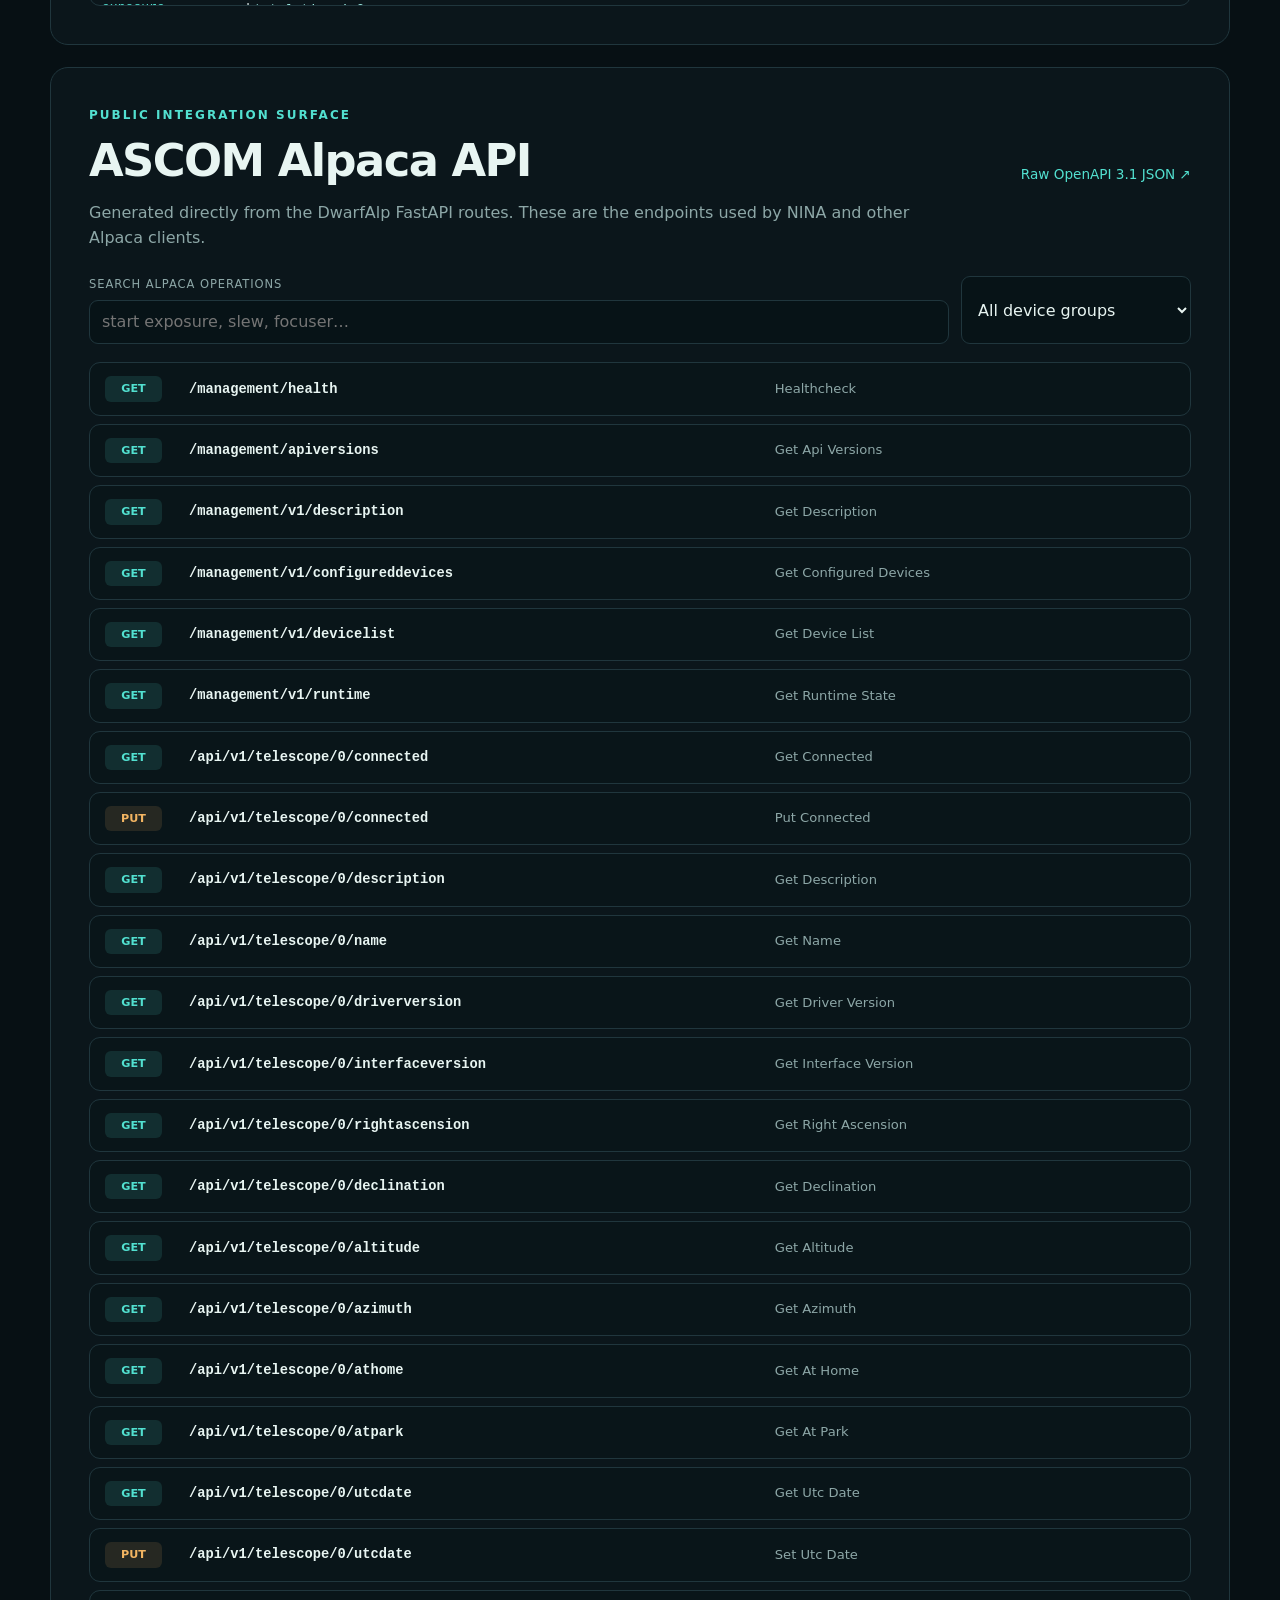
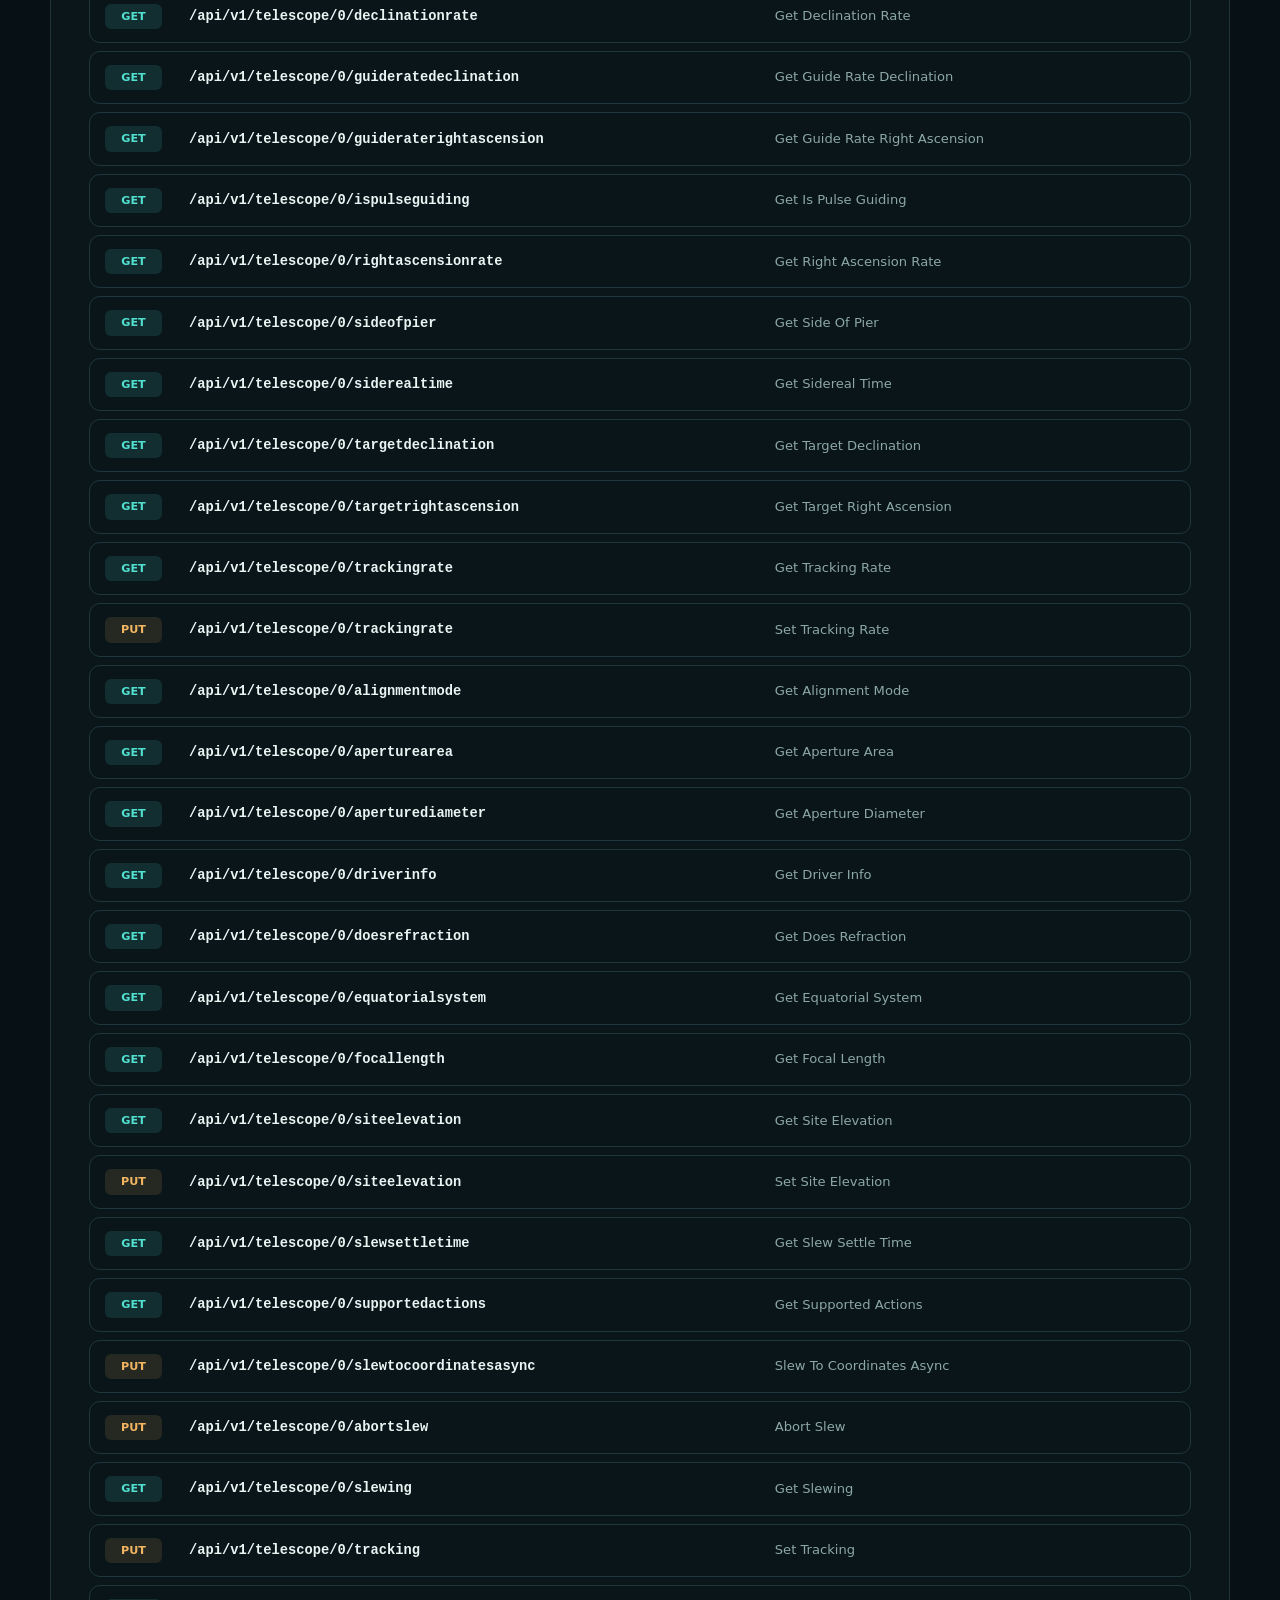
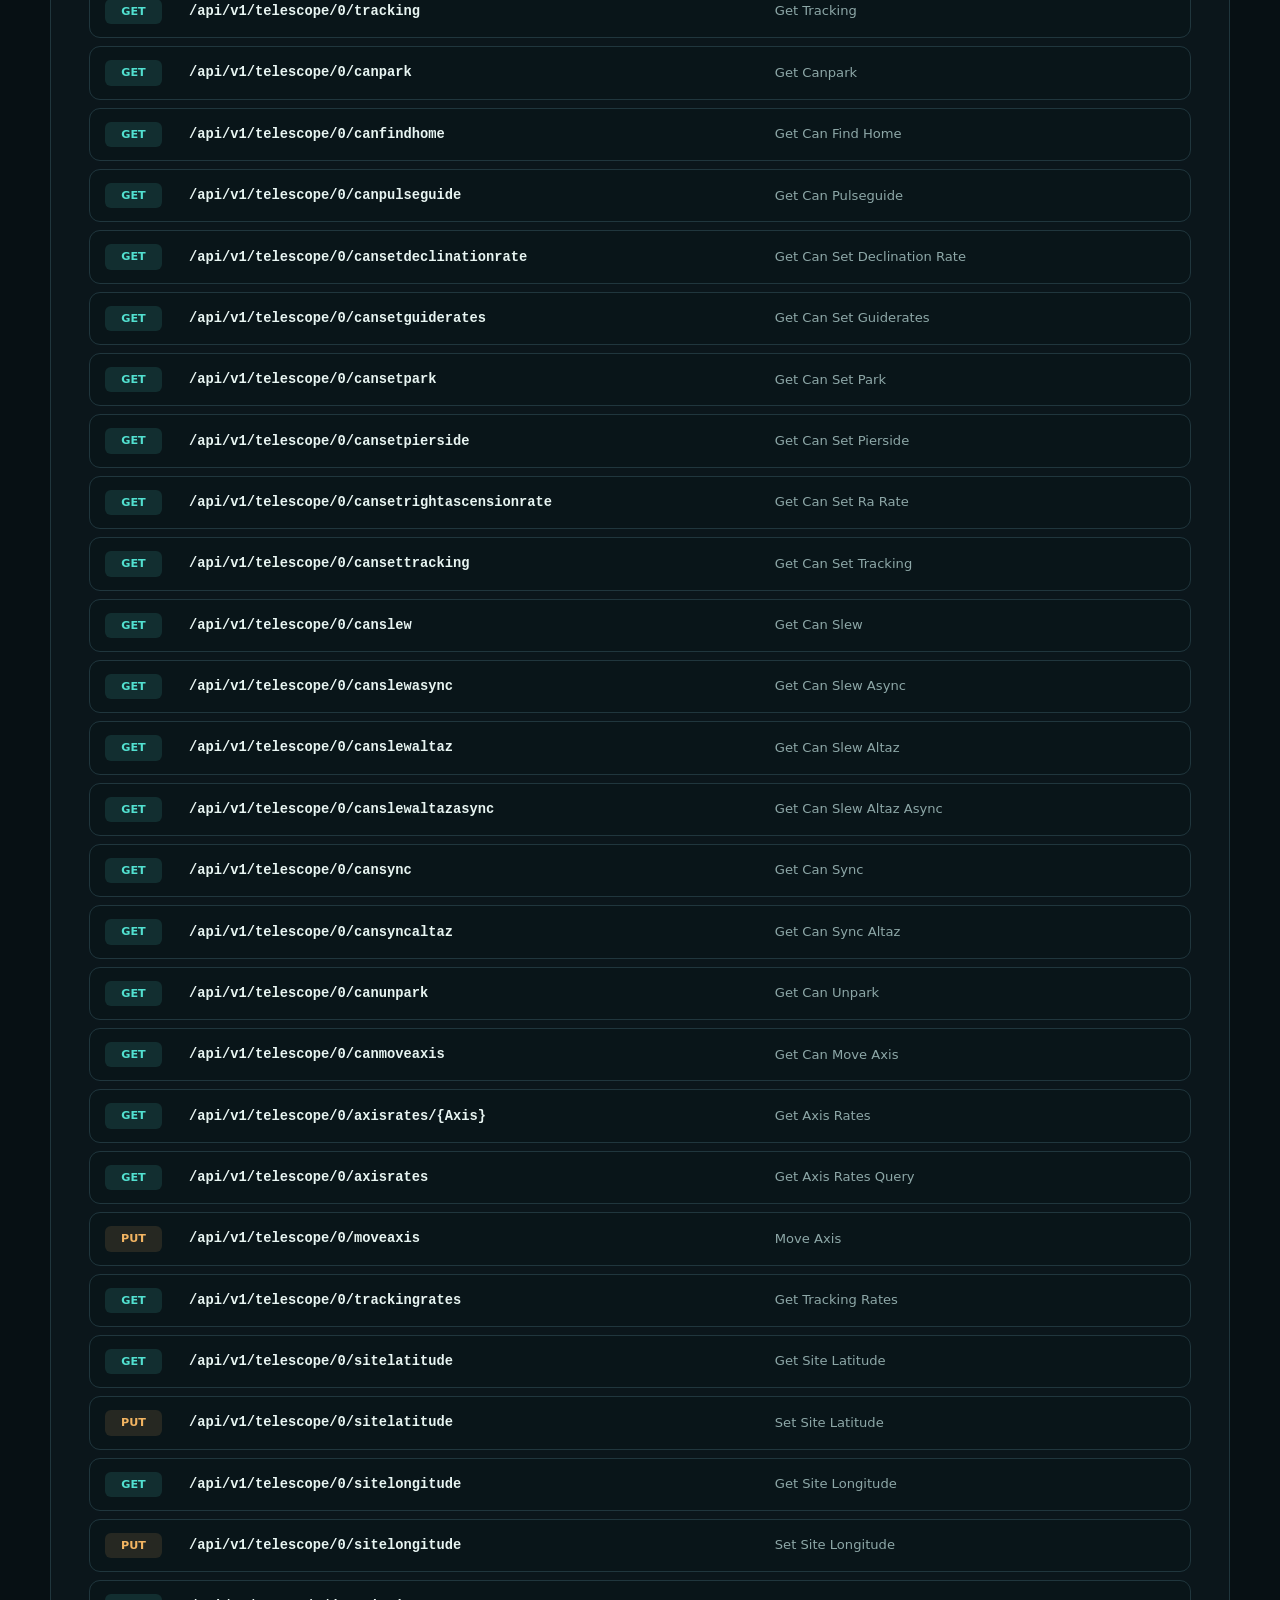
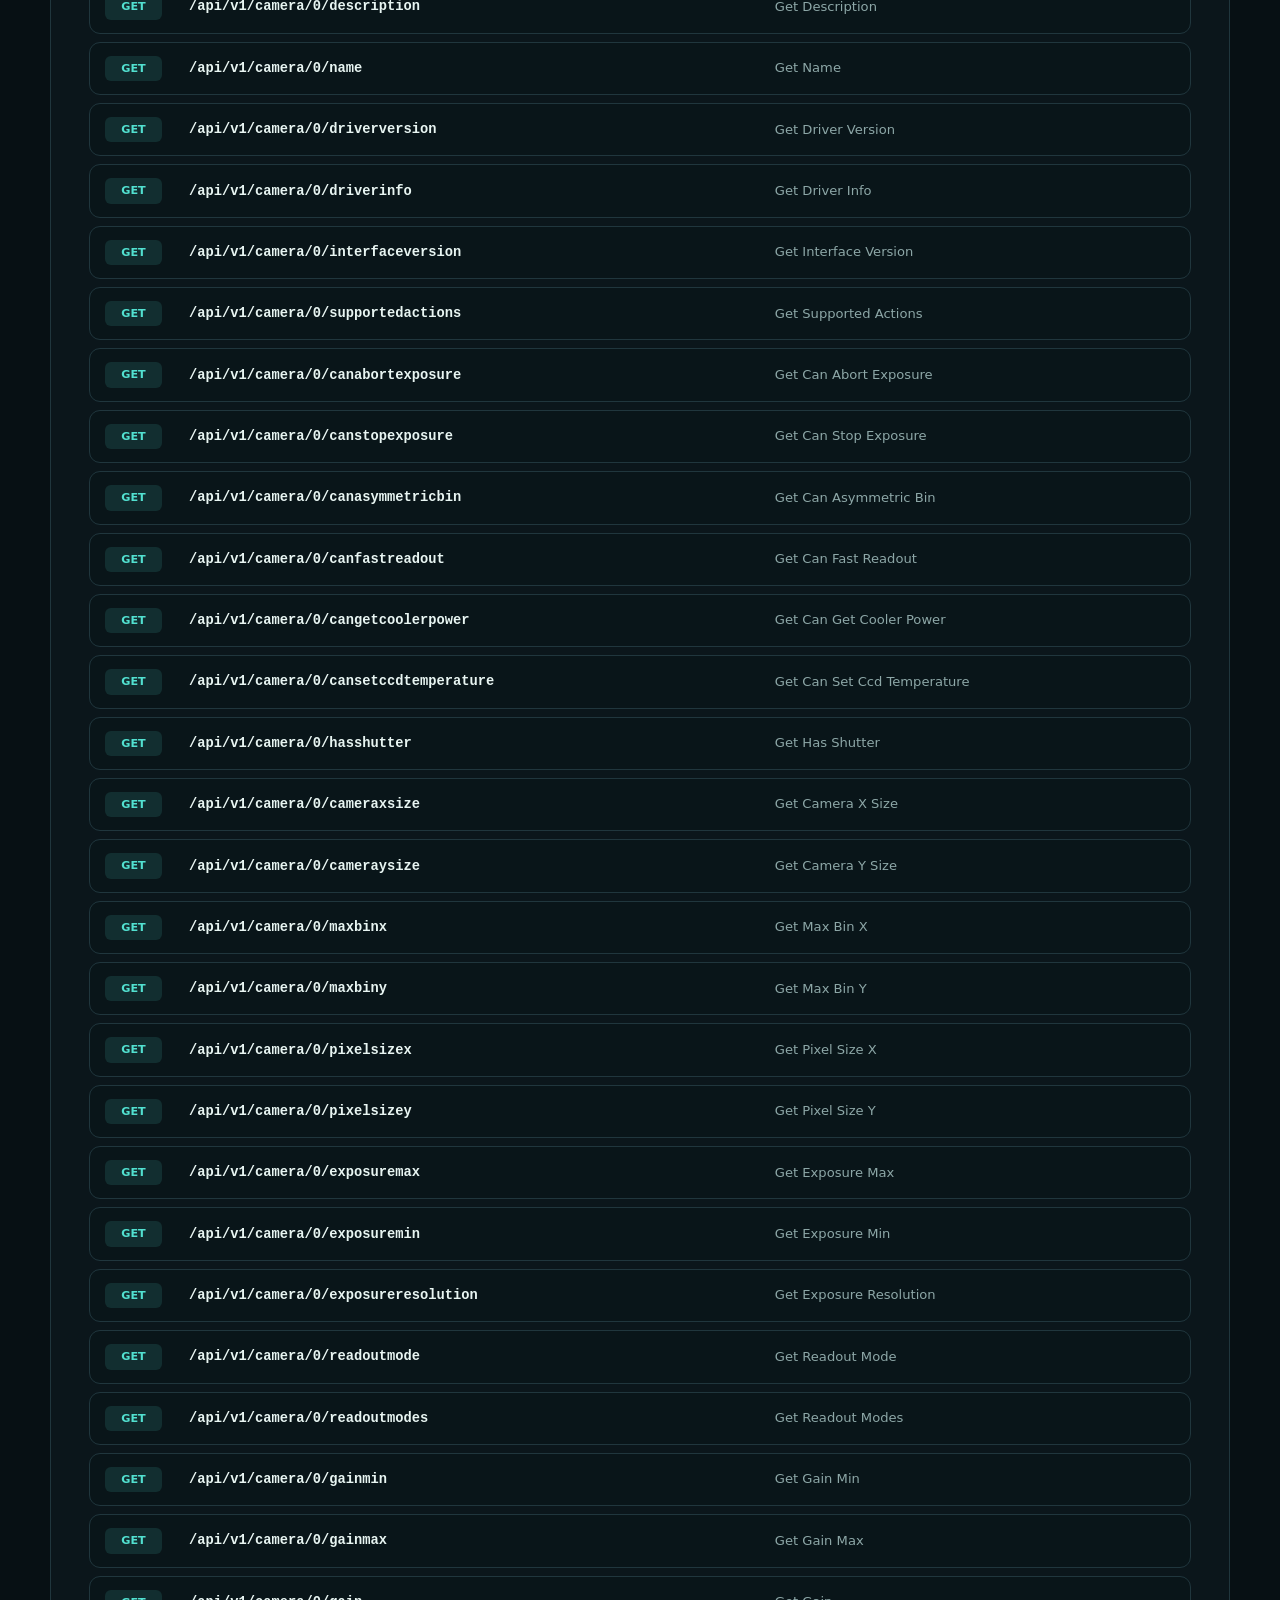
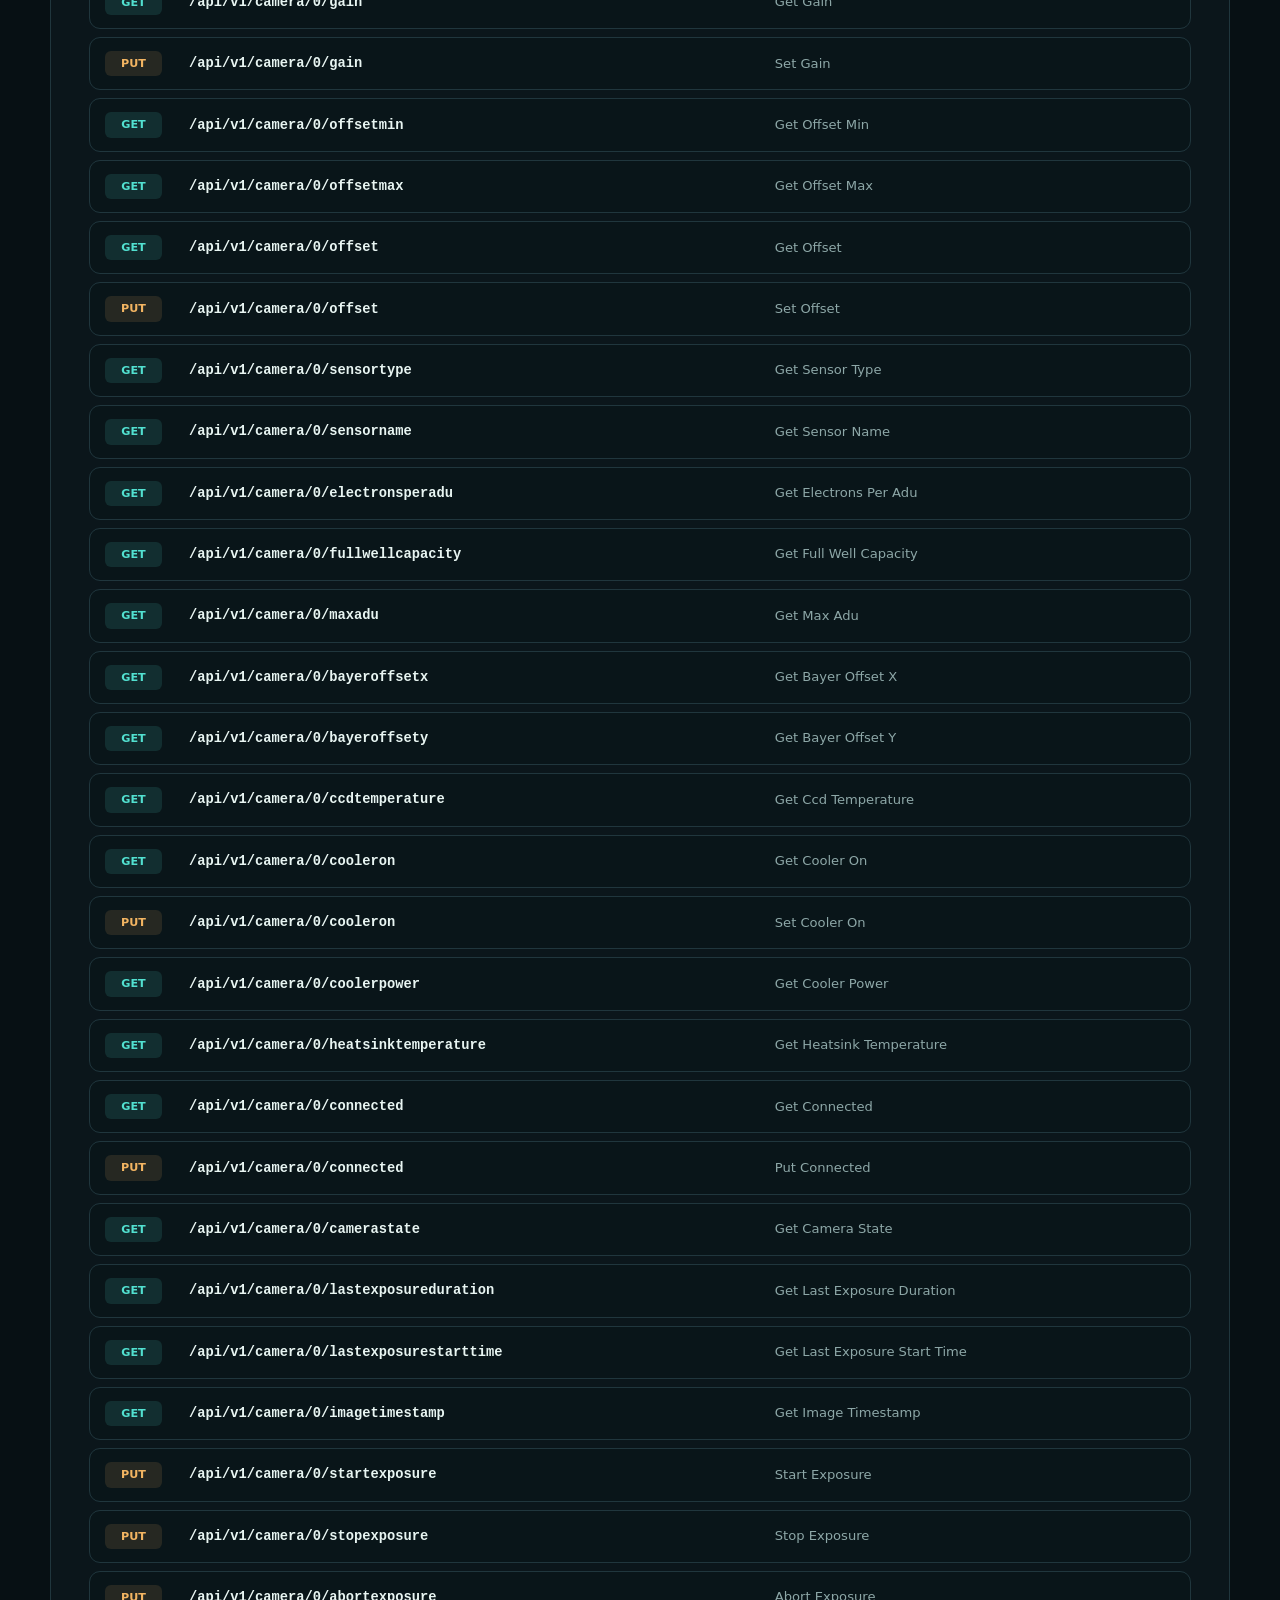
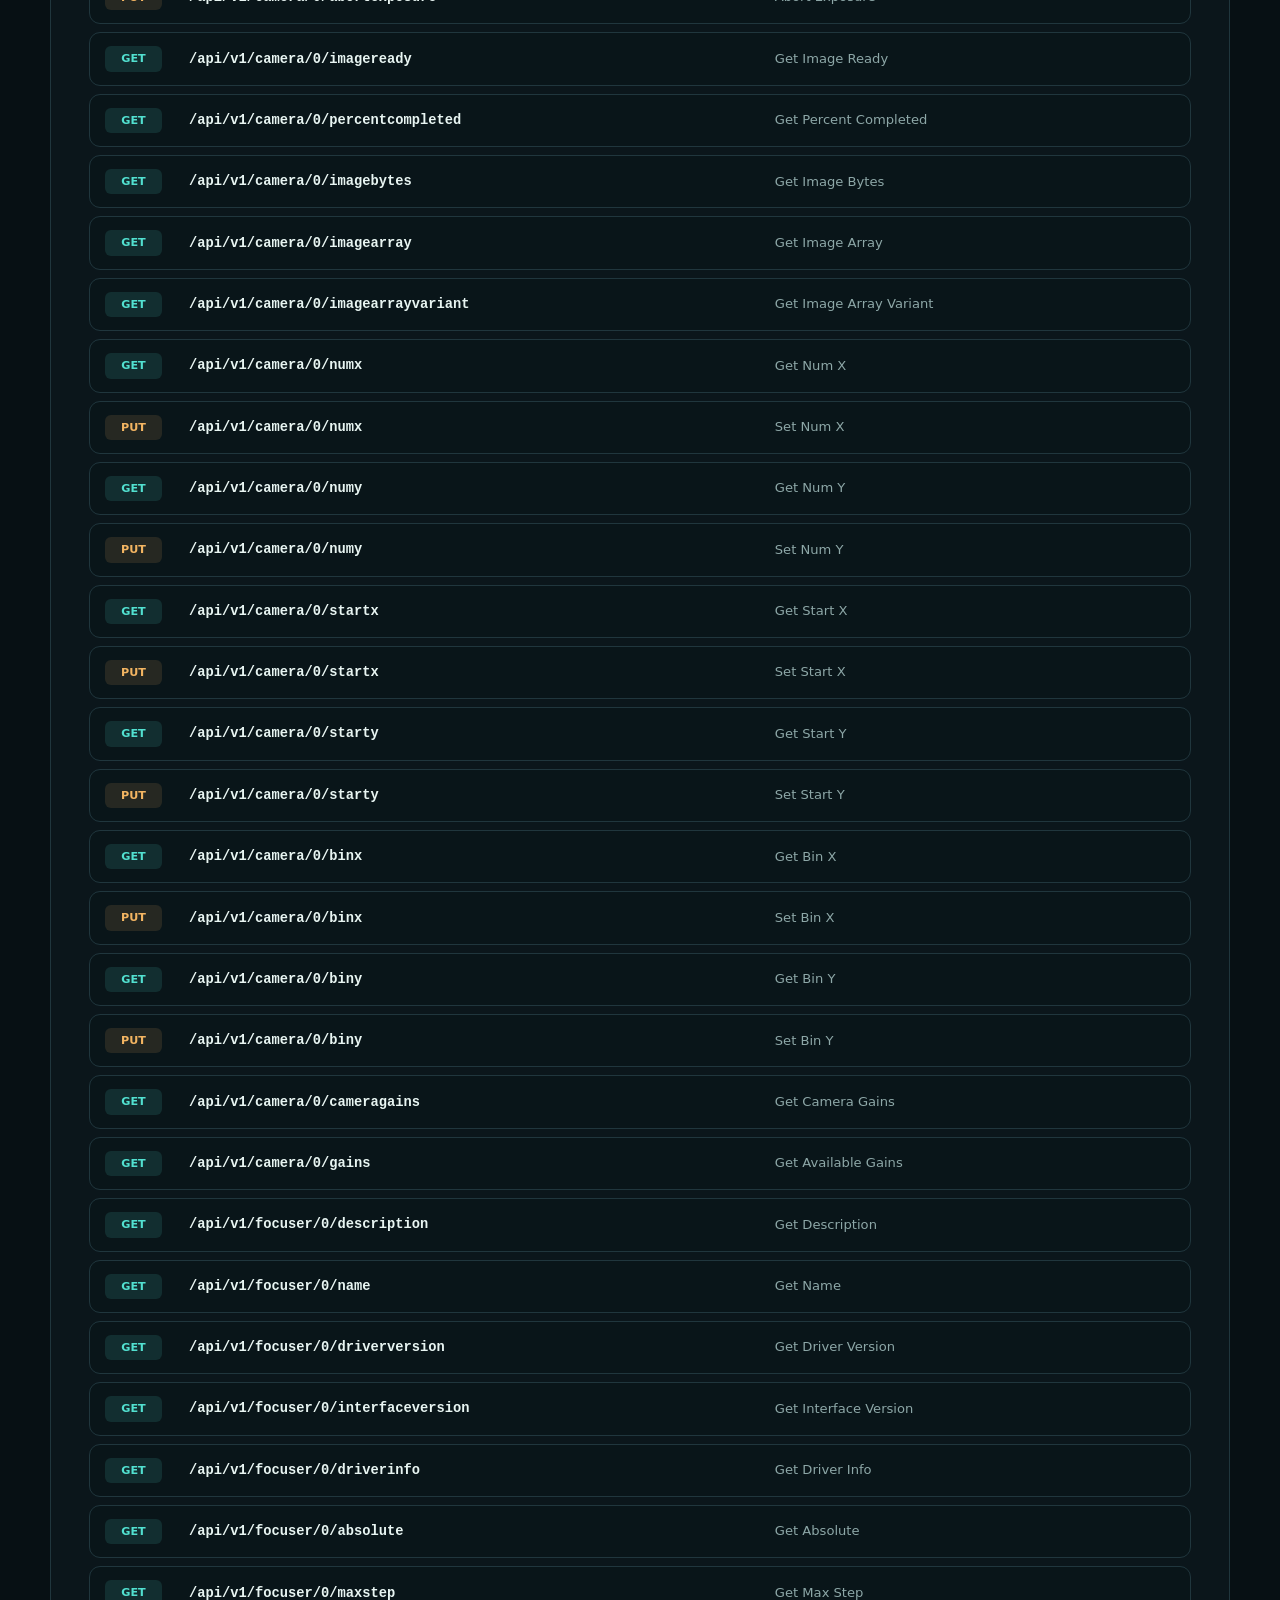
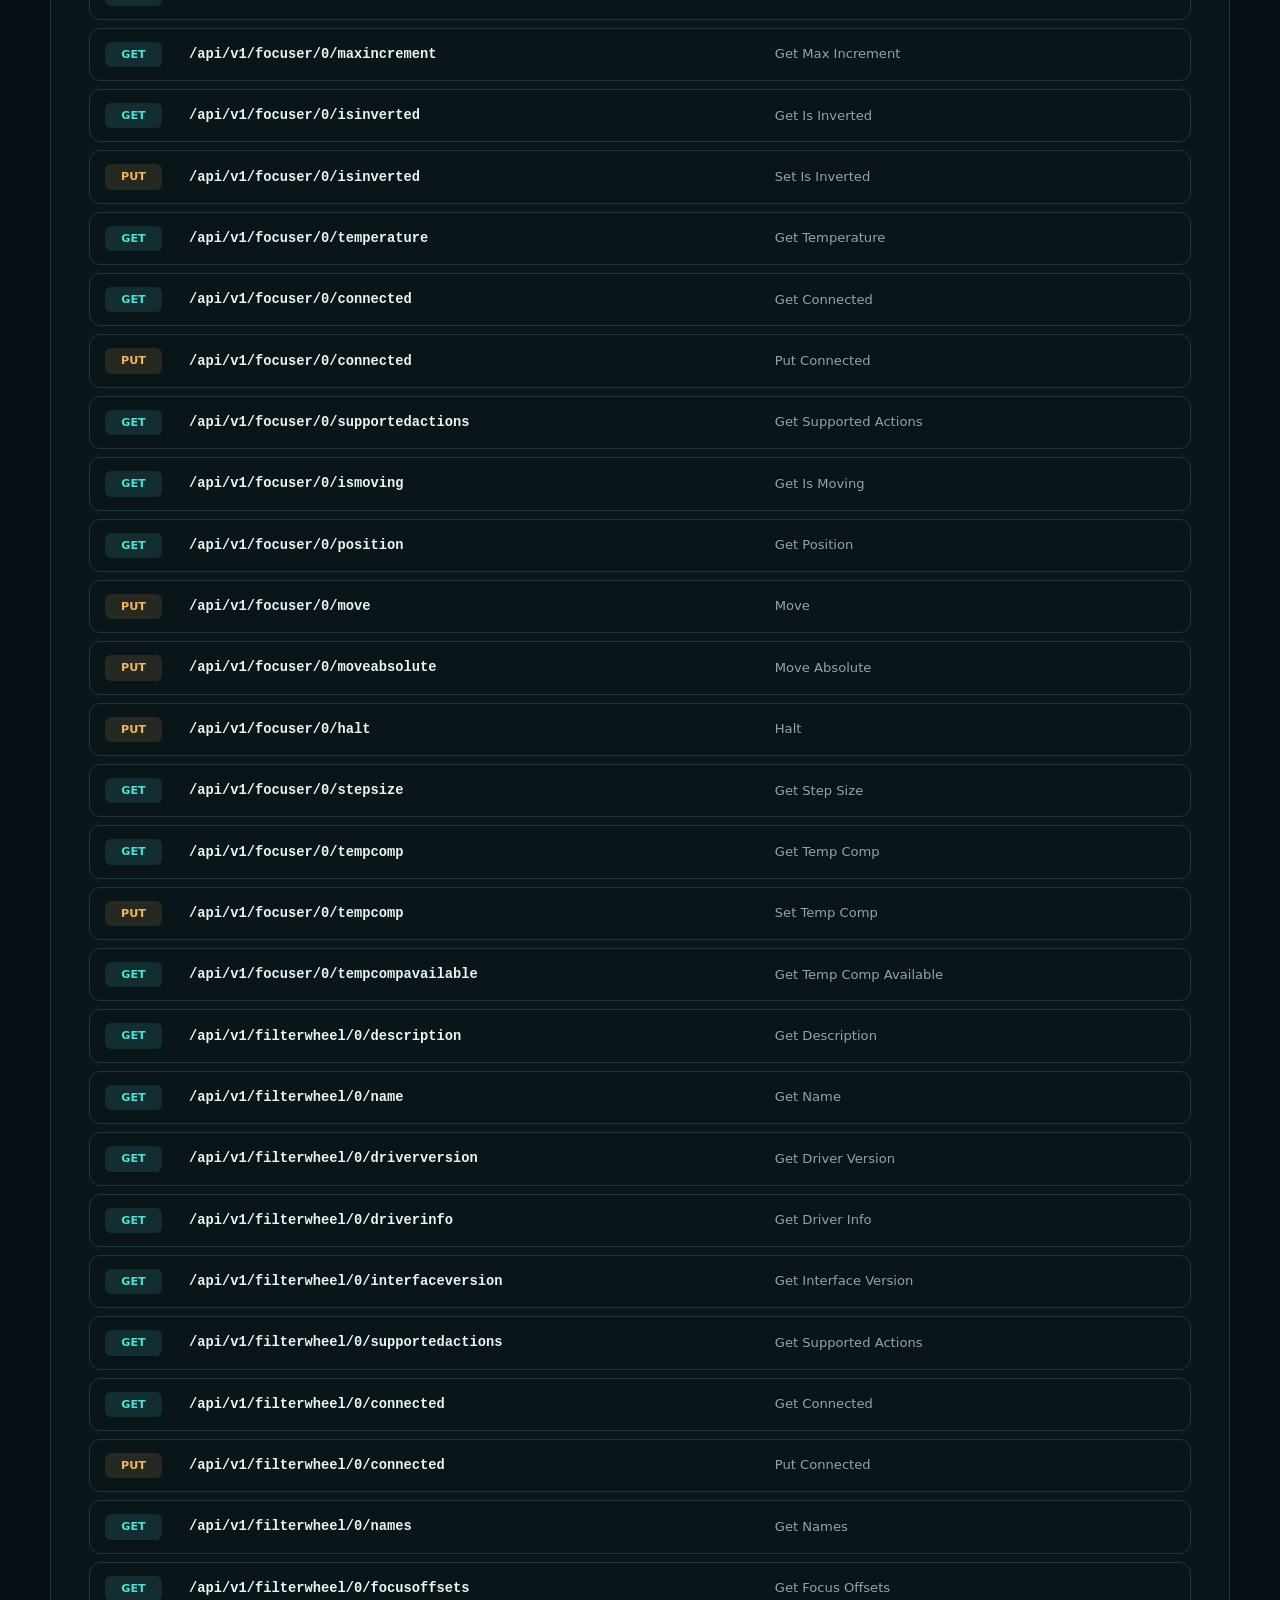
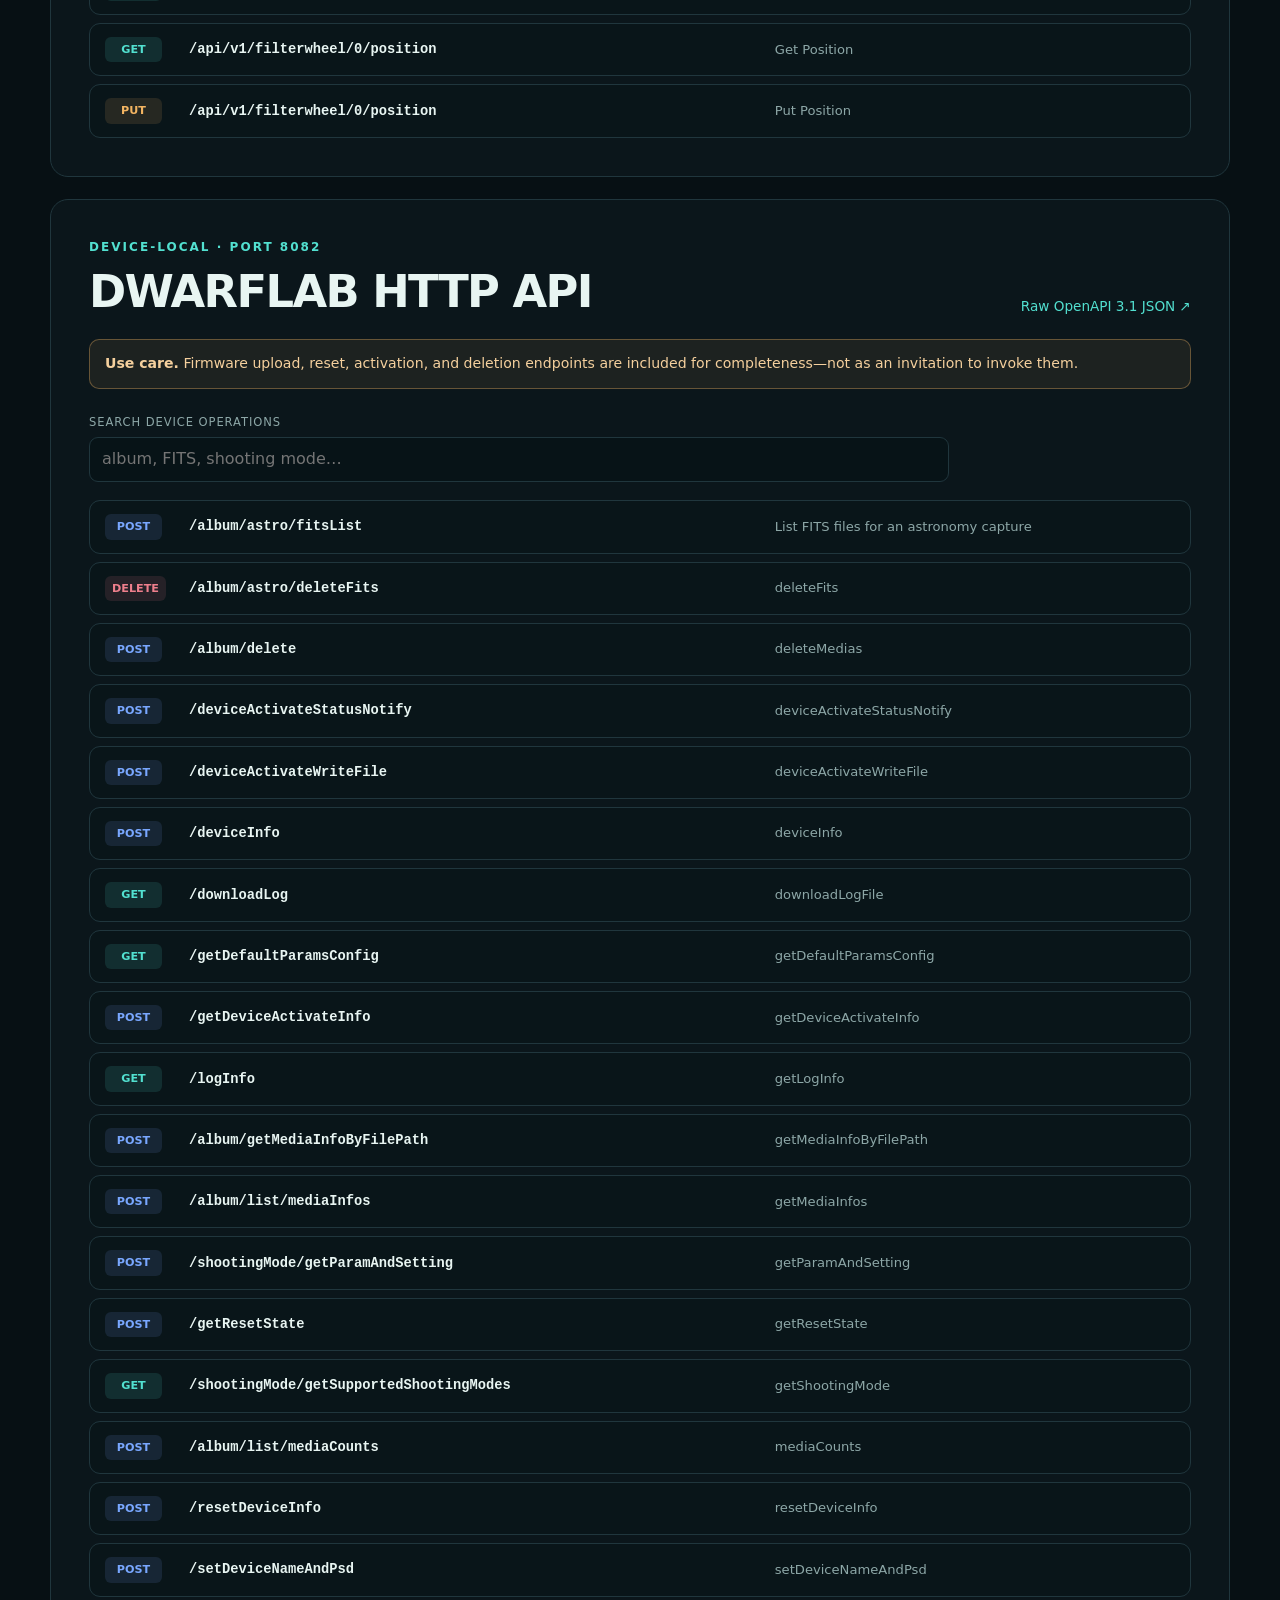
==== commit 4c2c5501: "fix: synchronize protocol docs and expand firmware analysis" ====
--- a/docs/site/index.html
+++ b/docs/site/index.html
@@ -66,10 +66,10 @@
               <tr><td>Platform</td><td>ARMv7-A hard-float/uClibc on a Rockchip RV1106-family media platform; camera modules target Linux 5.10.160.</td><td>Verified / High</td></tr>
               <tr><td>Control</td><td><code>bilbo</code> combines WebSocket protobuf control, device HTTP, camera, motion, astronomy, persistence, and media services.</td><td>High</td></tr>
               <tr><td>Protocol</td><td>Sixteen exact protobuf file descriptors were recovered from the ELF. DwarfAlp now has 420 exact uniquely named message matches and no remaining field mismatch among uniquely named shared messages.</td><td>Verified</td></tr>
-              <tr><td>Registry alignment</td><td>All 237 canonical command names used from the DWARFLAB 3.4.1 registry and all 123 response/error codes match numerically. Forty-four old names remain only as compatibility aliases.</td><td>Verified</td></tr>
+              <tr><td>Registry alignment</td><td>All 238 canonical command names used from the DWARFLAB 3.4.1 registry and all 137 response/error codes match numerically. Forty-four old names remain only as compatibility aliases.</td><td>Verified</td></tr>
               <tr><td>Imaging</td><td>IMX662 and OS02K10 12-bit drivers, Rockchip media/AIQ, CFITSIO, OpenCV, astrometry.net/WCS, RKNN sky segmentation, dark calibration, and live stacking are present.</td><td>Verified</td></tr>
               <tr><td>State query</td><td>Command <code>16405</code> is the whole-device state query. Its exact schema exposes shooting mode, capture lifecycle, geometry, focus/motion/device state, and calibration result.</td><td>Verified</td></tr>
-              <tr><td>Static decompilation</td><td>A pinned, network-disabled Docker workflow reproduces split-APK analysis and targeted ARM ELF decompilation. Generated vendor code remains unpublished.</td><td>Verified</td></tr>
+              <tr><td>Static decompilation</td><td>A pinned, network-disabled Docker workflow reproduces split-APK analysis, targeted/near-full ARM decompilation, and a whole-program function/import/string/call inventory. Generated vendor code remains unpublished.</td><td>Verified</td></tr>
               <tr><td>Service ports</td><td>Firmware bind/startup constants prove WebSocket 9900, device HTTP 8082, JPEG 8092, and RTSP 554.</td><td>Verified</td></tr>
               <tr><td>Update integrity</td><td><code>bilbo_upgrade</code> checks manifest-provided MD5 values. The SHA-256/RSA verifier in <code>bilbo</code> serves activation messages and is not evidence of update signing.</td><td>Verified inner check / Unknown outer authentication</td></tr>
               <tr><td>Safety boundary</td><td>Factory tests, direct motor primitives, reset, firmware/MCU update, and dormant USB modes are documented but intentionally not exposed through DwarfAlp.</td><td>Verified</td></tr>
@@ -105,6 +105,7 @@
               <tr><td>Filter enum</td><td>The app defines None=-1, VIS=0, Astro=1, Duo-Band=2, and Dark=3. Dark is sent through calibration-frame capture and is absent from normal filter choices.</td><td>Keep logical protocol values separate from still-unresolved physical wheel positions.</td></tr>
               <tr><td>Uniform dark-looking image</td><td>Daylight DWARF 3 FITS samples contained 4095 in every pixel: a fully saturated uniform 12-bit frame, not zero-valued dark data.</td><td>Log pixel statistics and test under suitable illumination; a viewer may render a constant saturated frame as black because its display range is zero.</td></tr>
               <tr><td>Camera disconnect</td><td>V3 app captures never send legacy command <code>10001</code>; the live Mini ignored it and emitted no response.</td><td>Keep Alpaca camera disconnect local-only so it cannot disturb a mount sharing the global V3 task session.</td></tr>
+              <tr><td>Named firmware failures</td><td>The corrected APK extraction recovered 14 additional error states, including autofocus position, panorama, scheduling, UFO tracking, and global task-manager busy <code>-16600</code>.</td><td>Include the canonical symbolic error name in driver logs and Alpaca errors instead of exposing only a raw integer.</td></tr>
             </tbody>
           </table>
         </div>
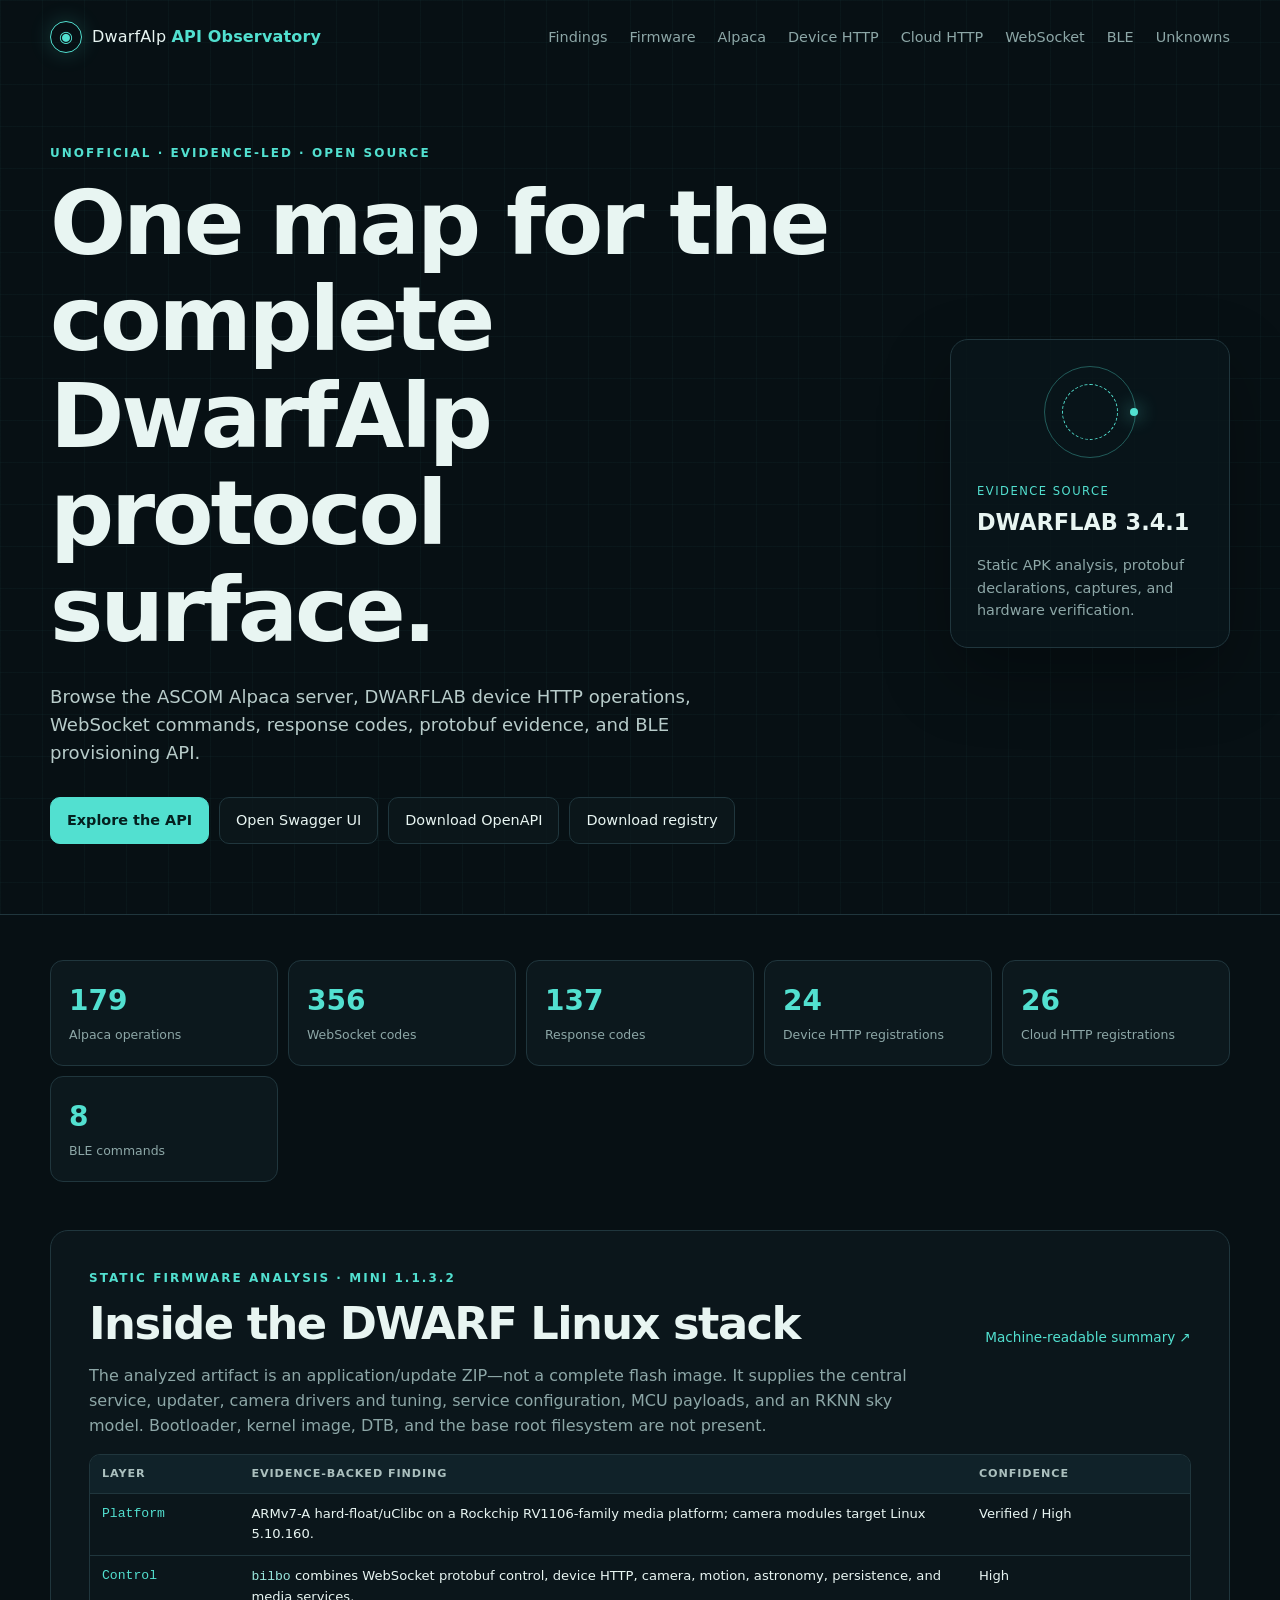
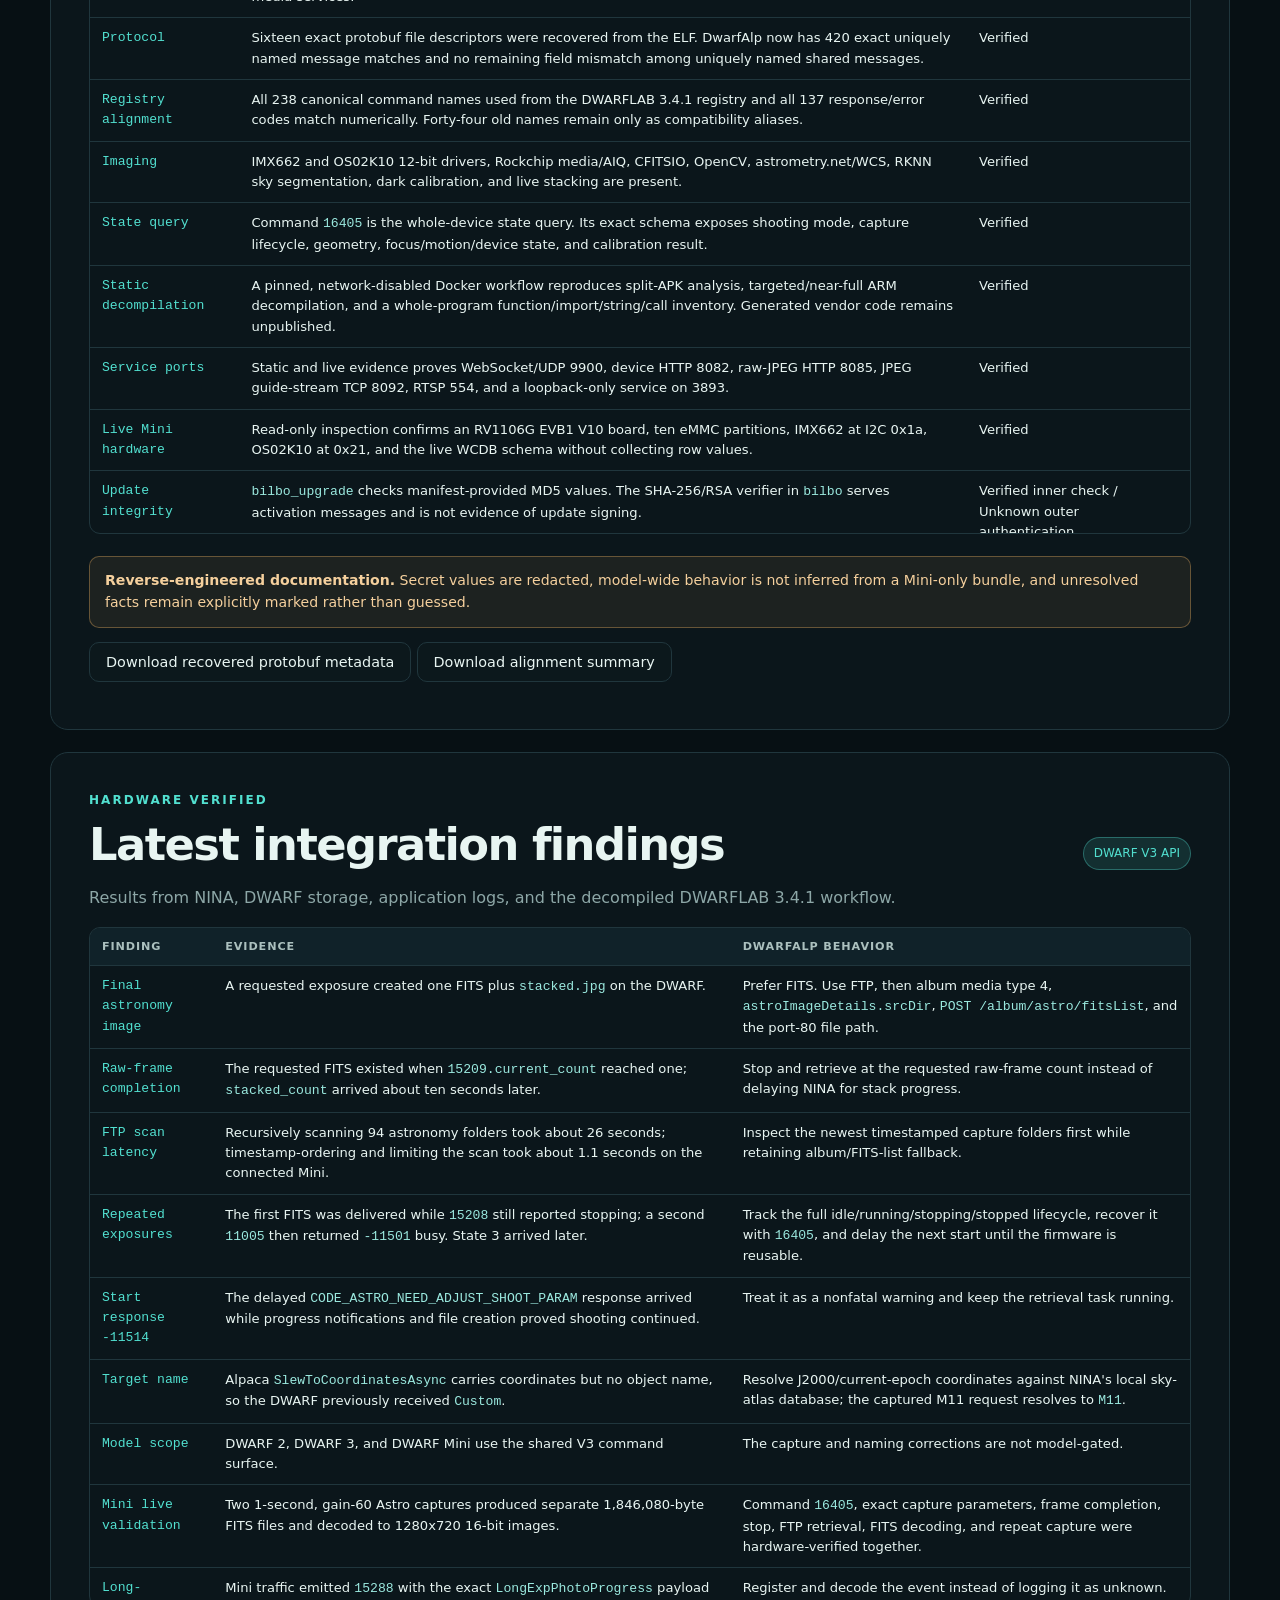
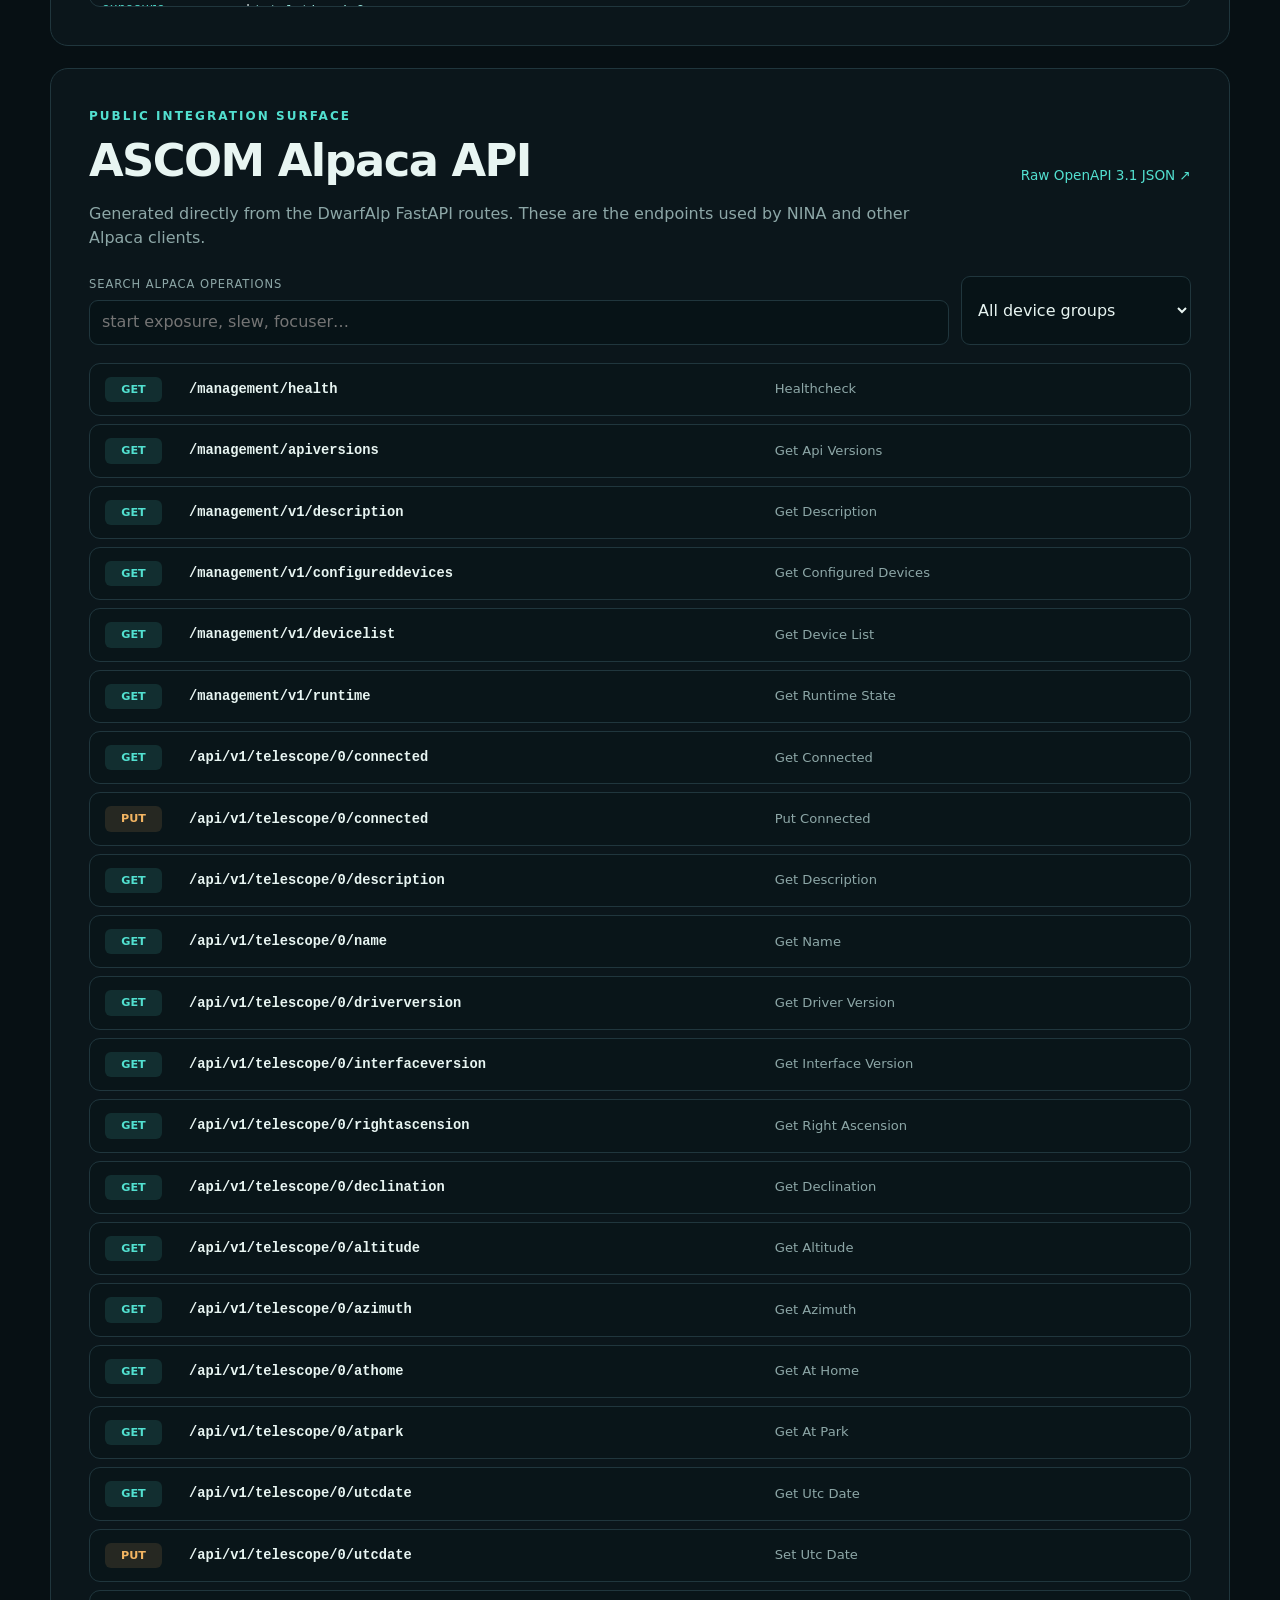
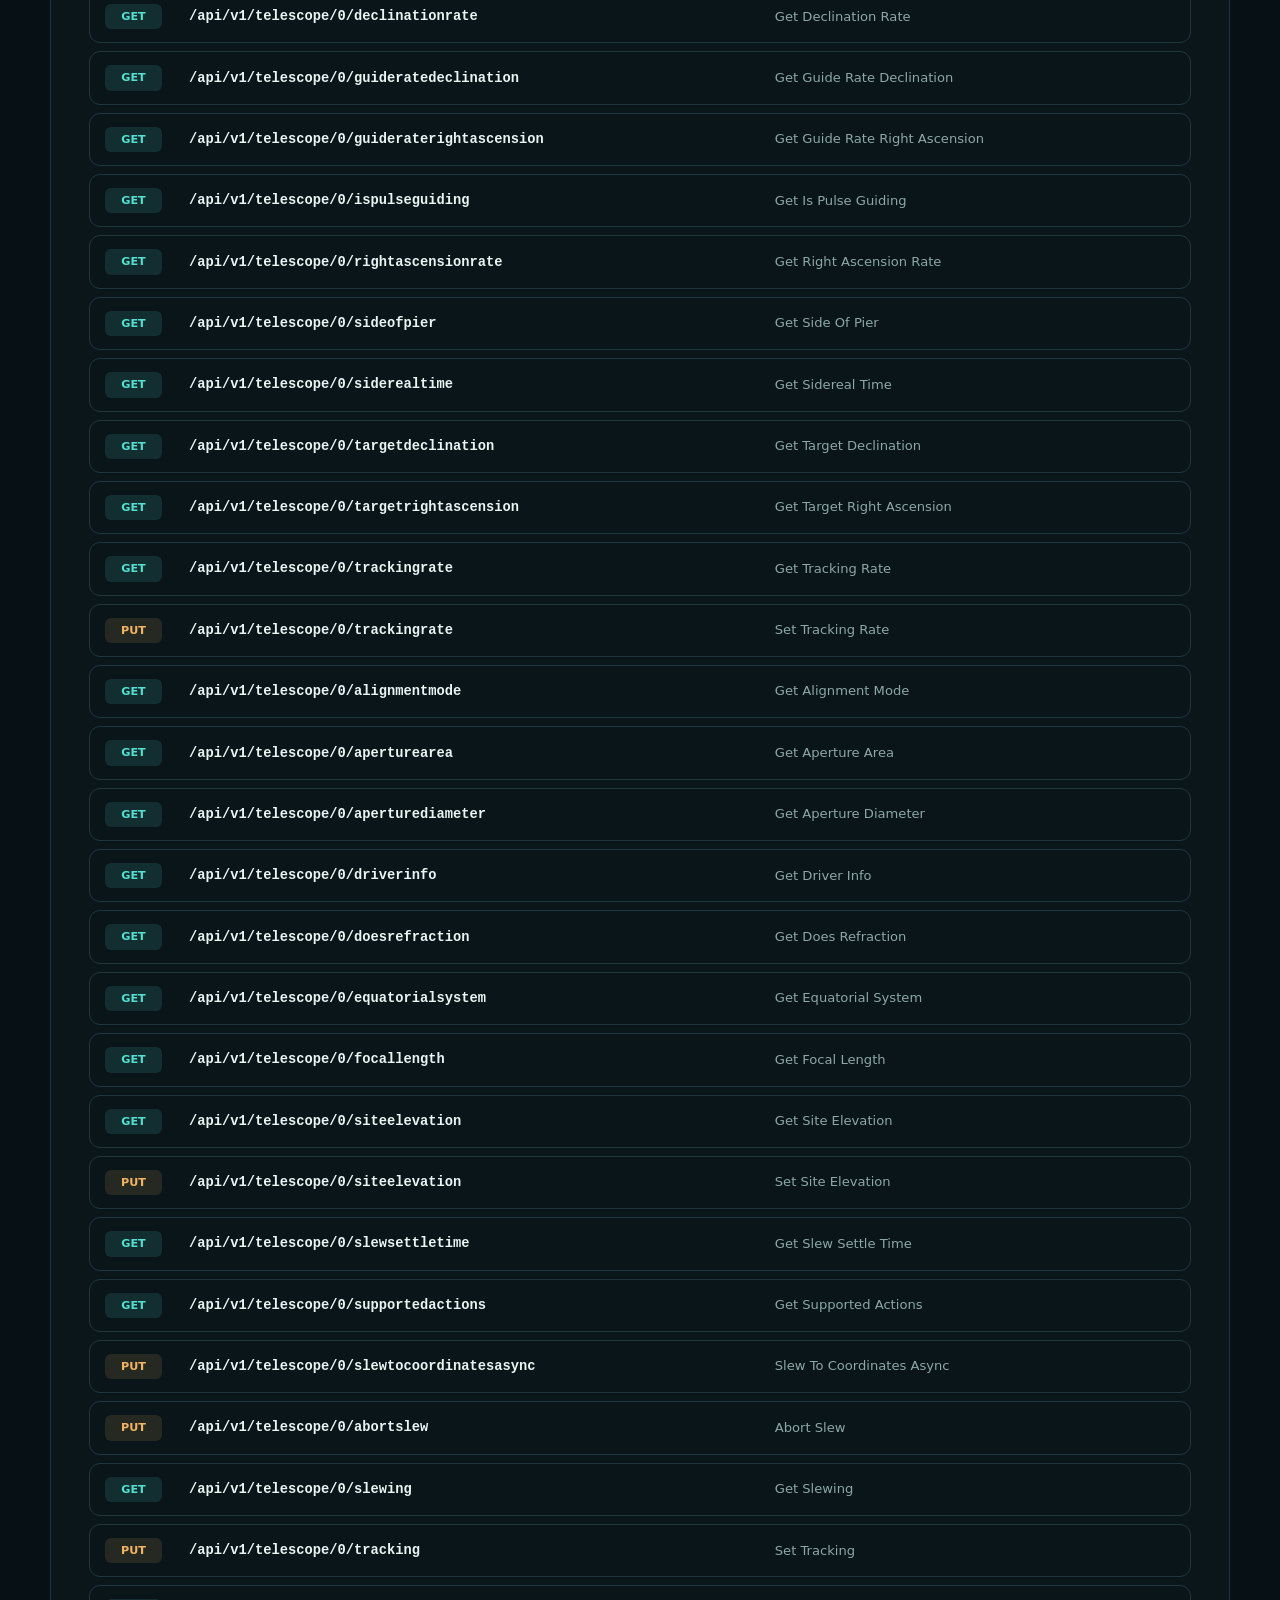
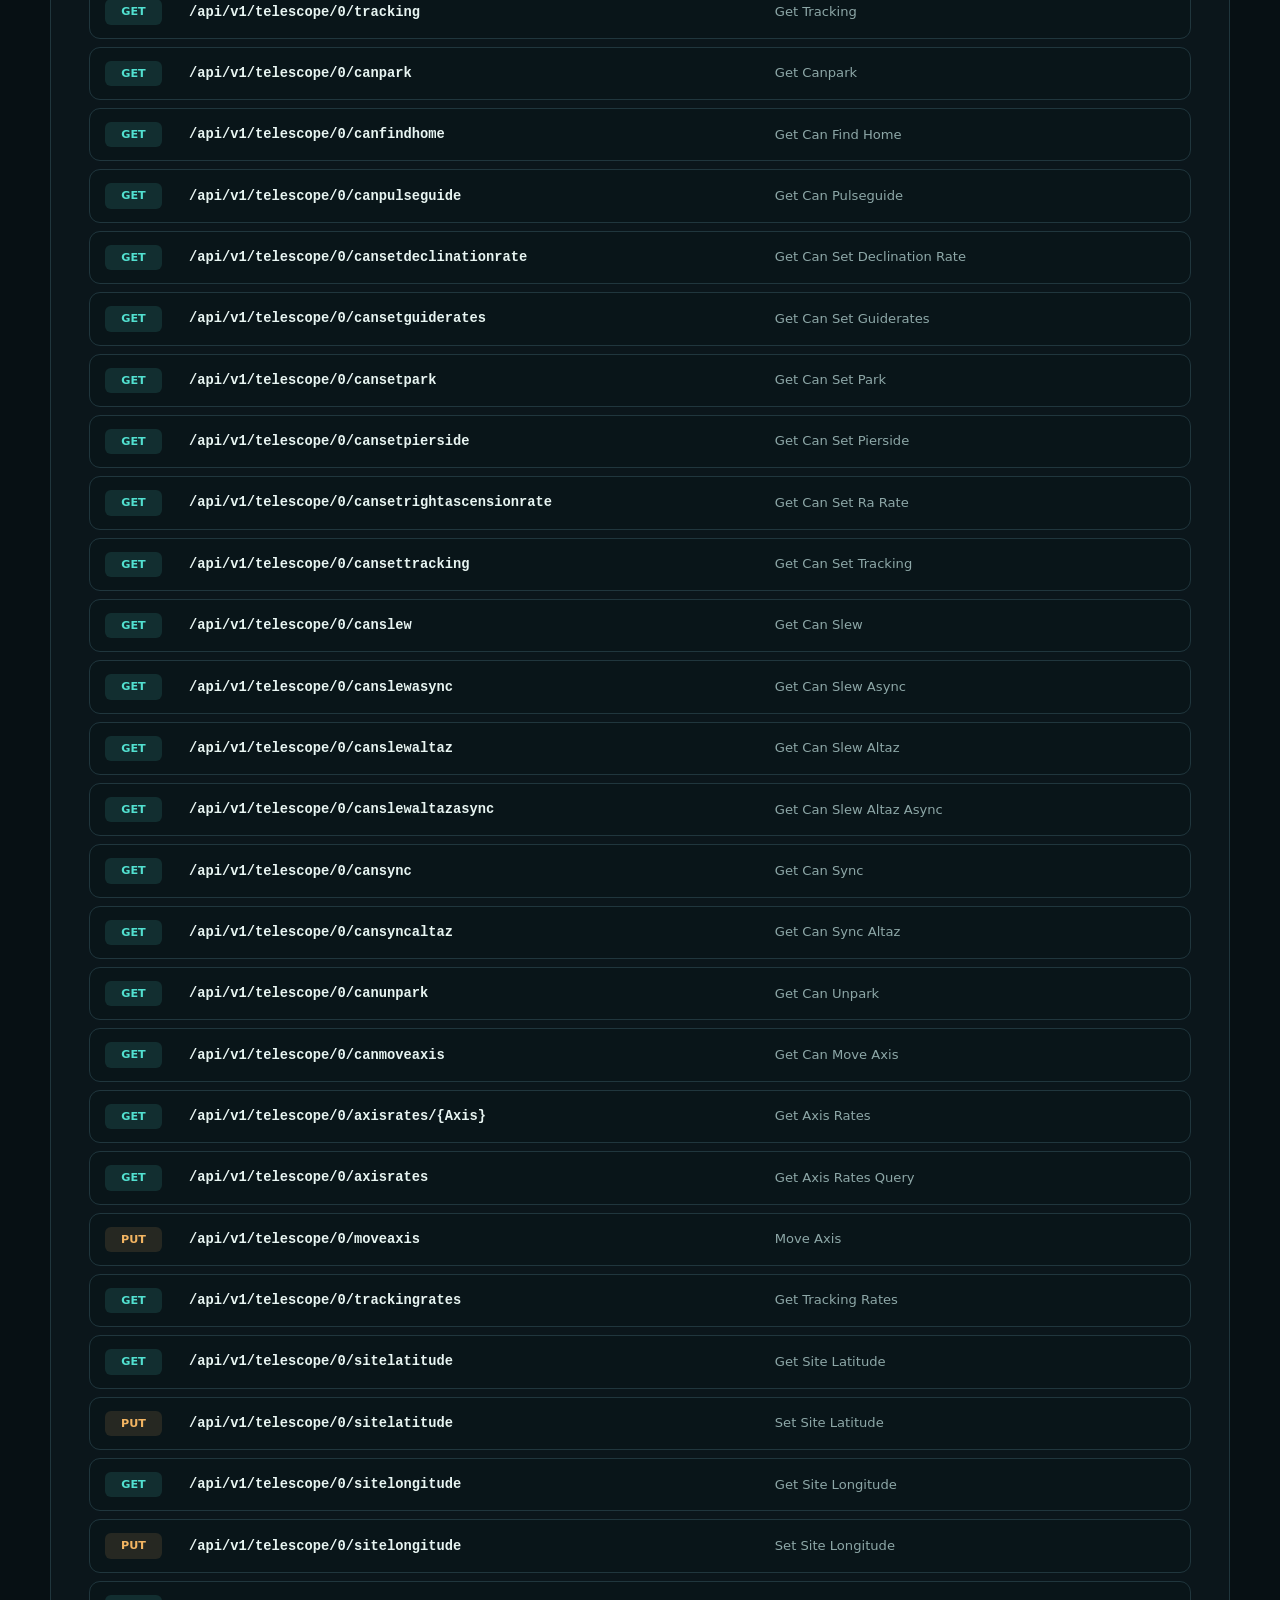
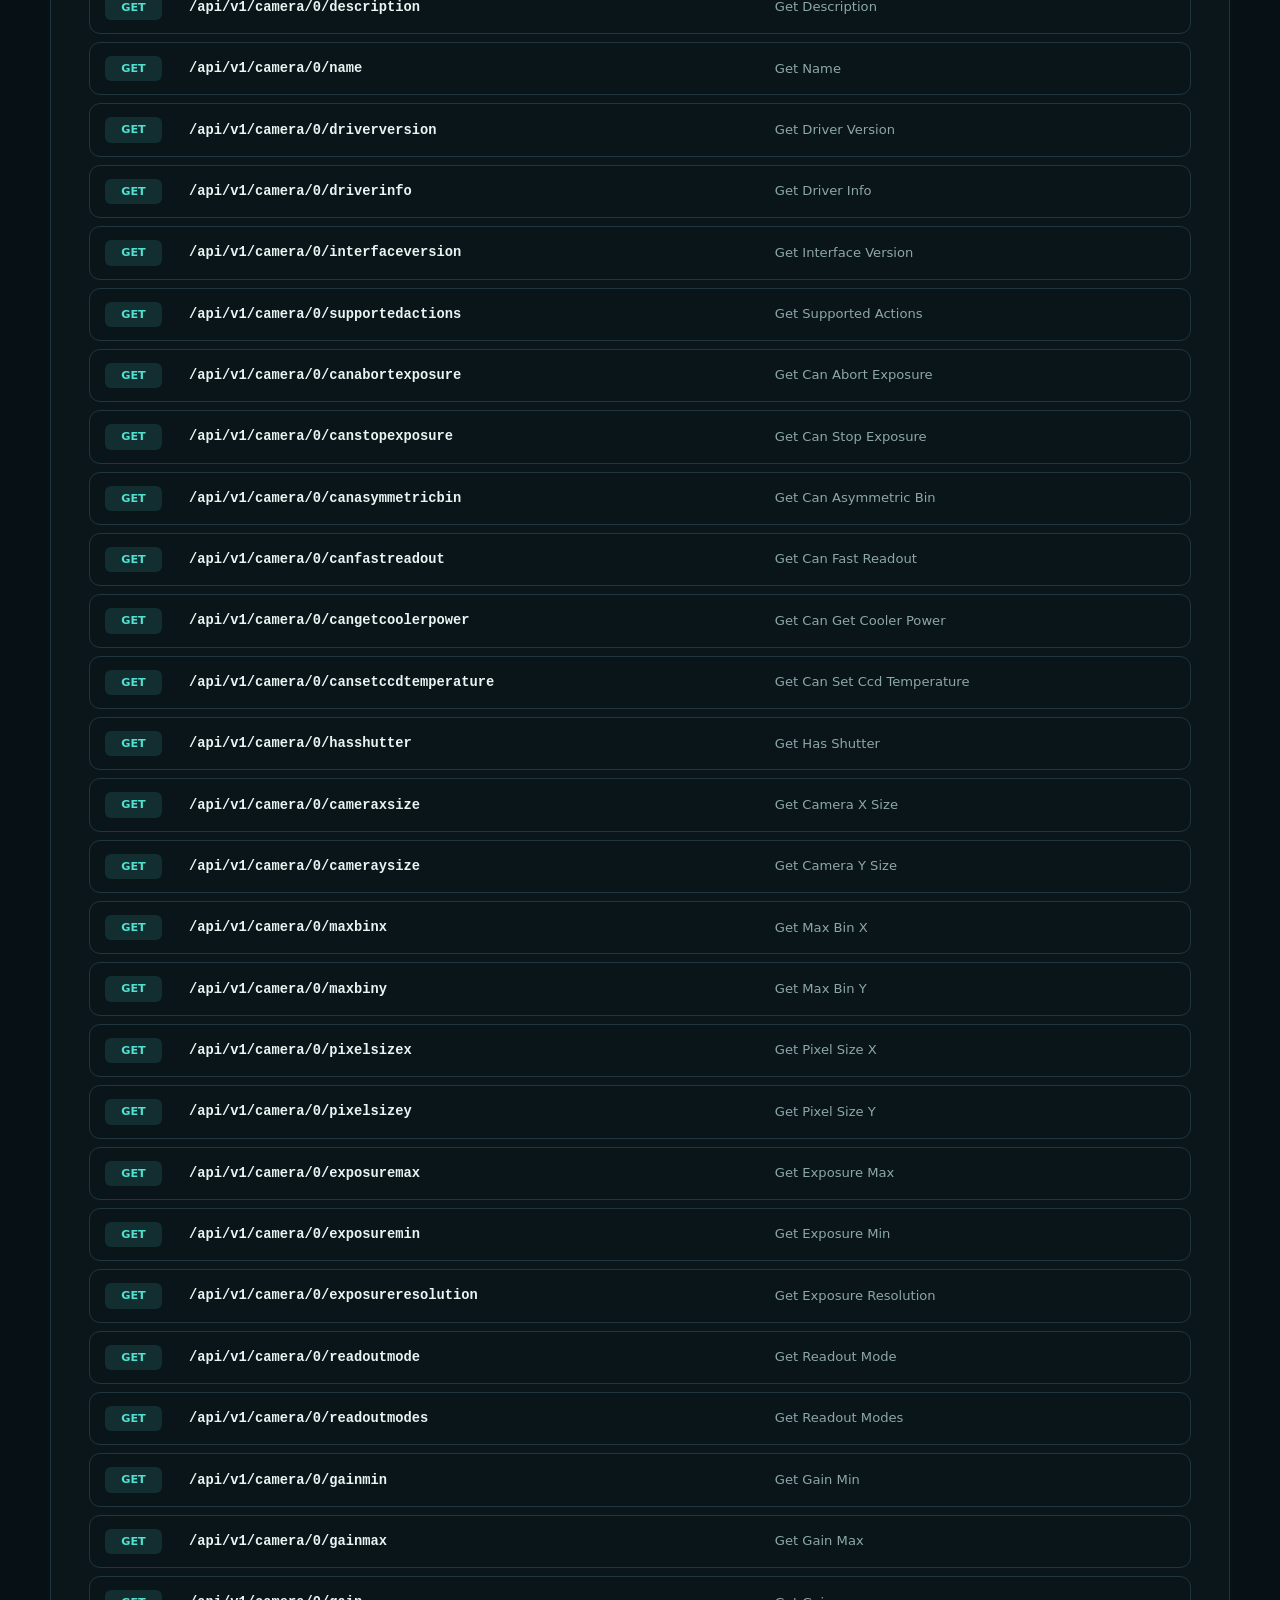
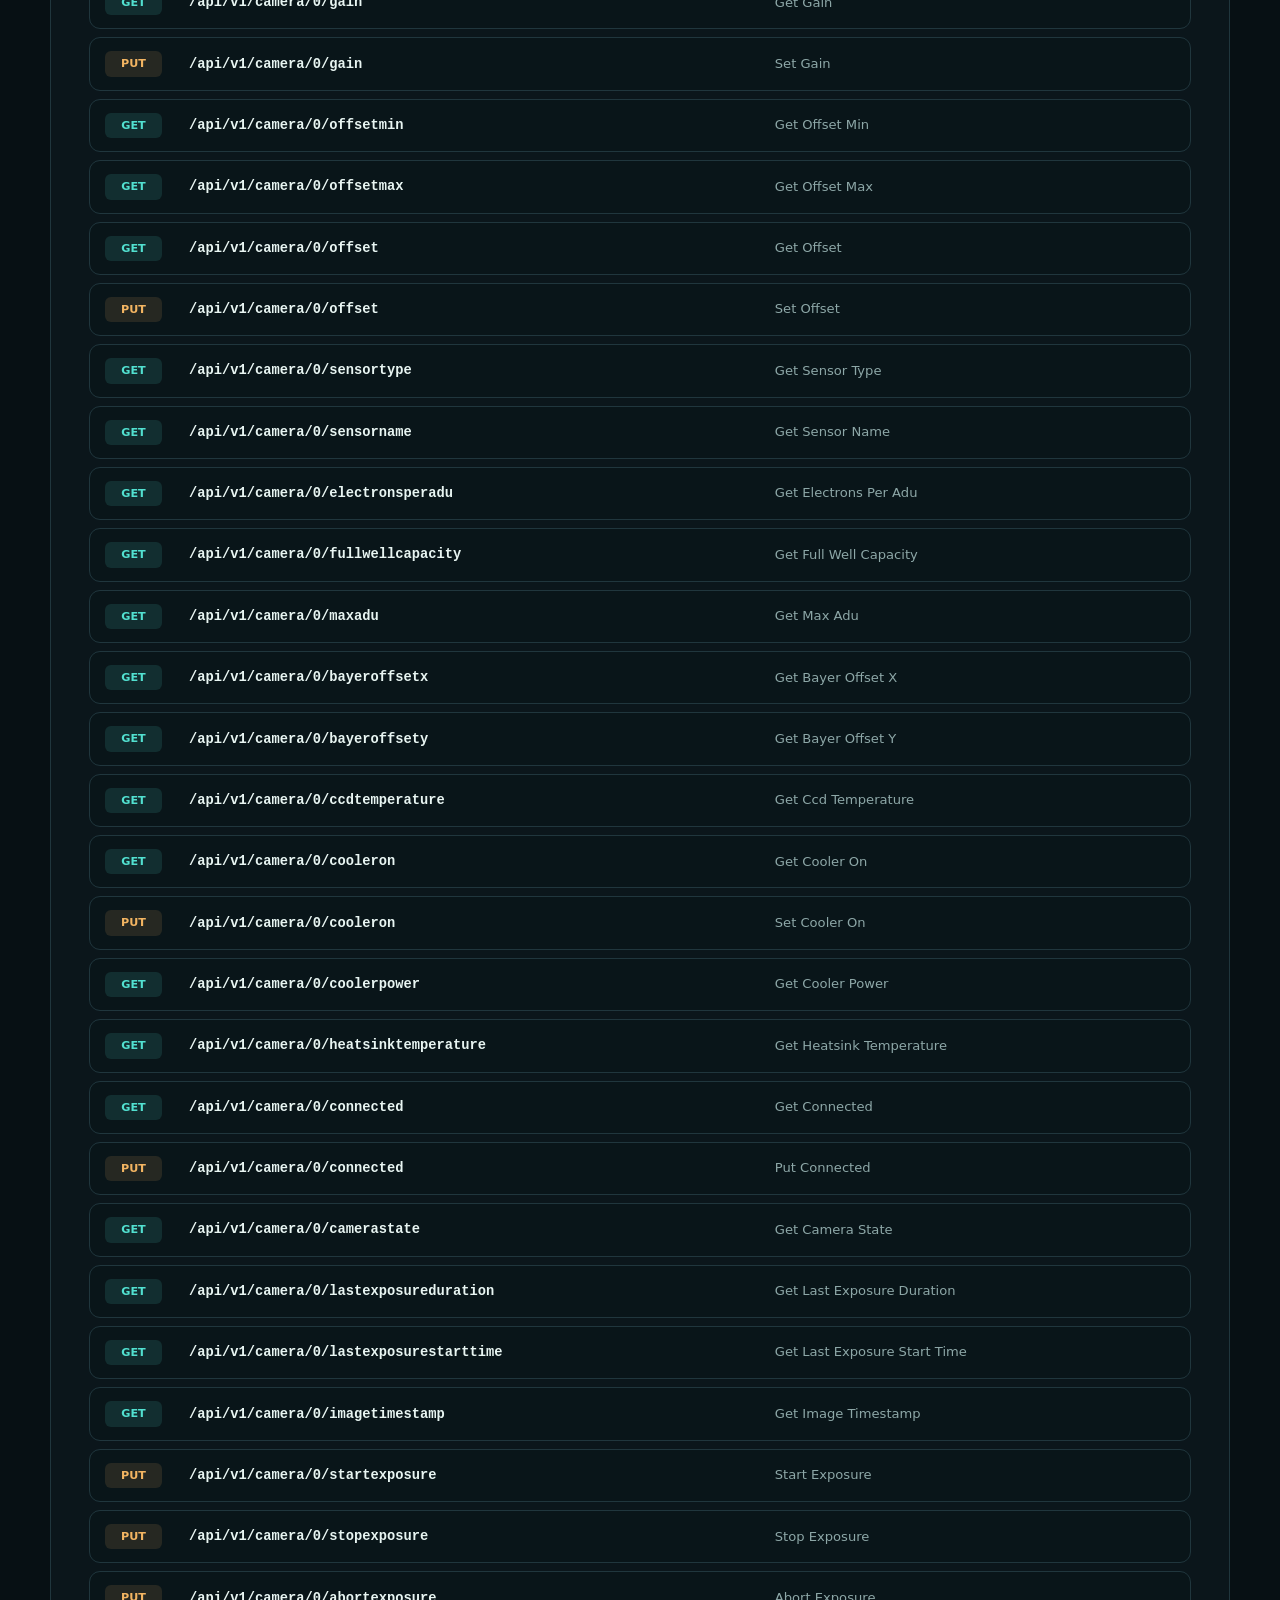
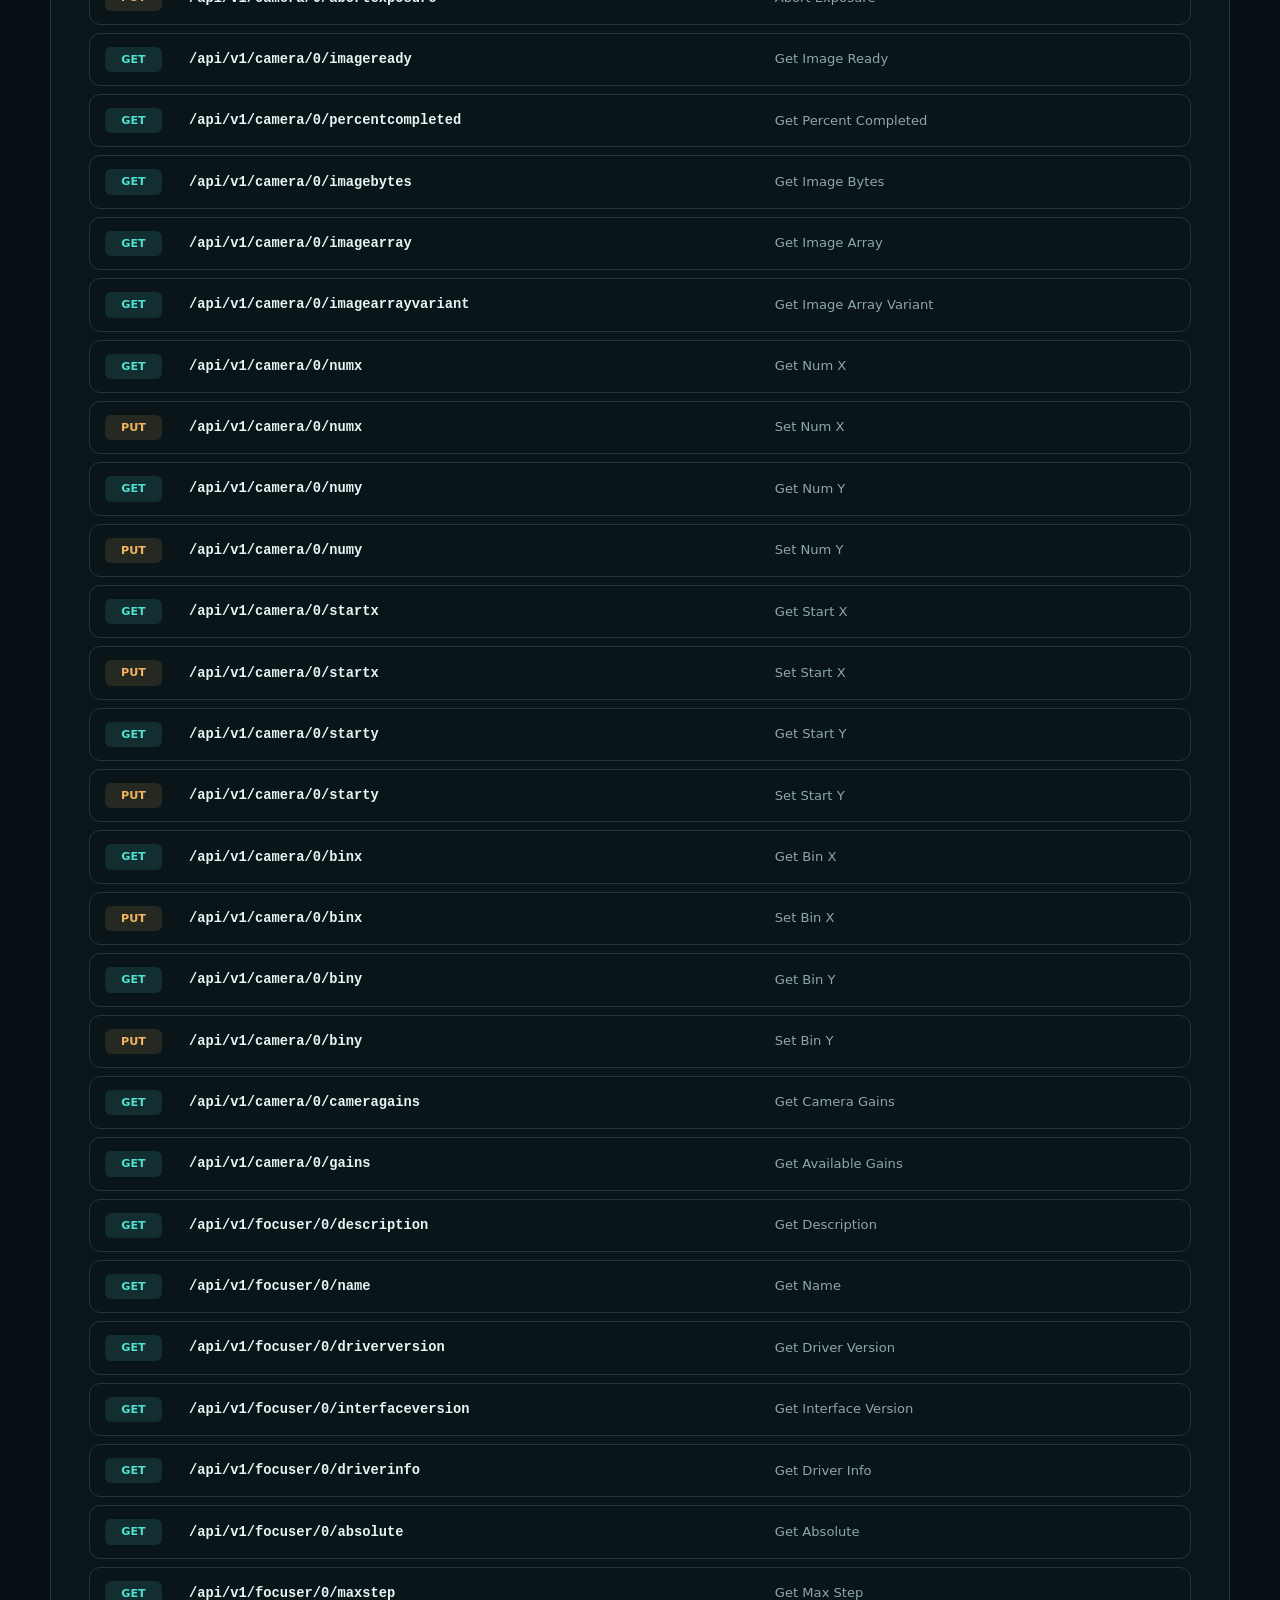
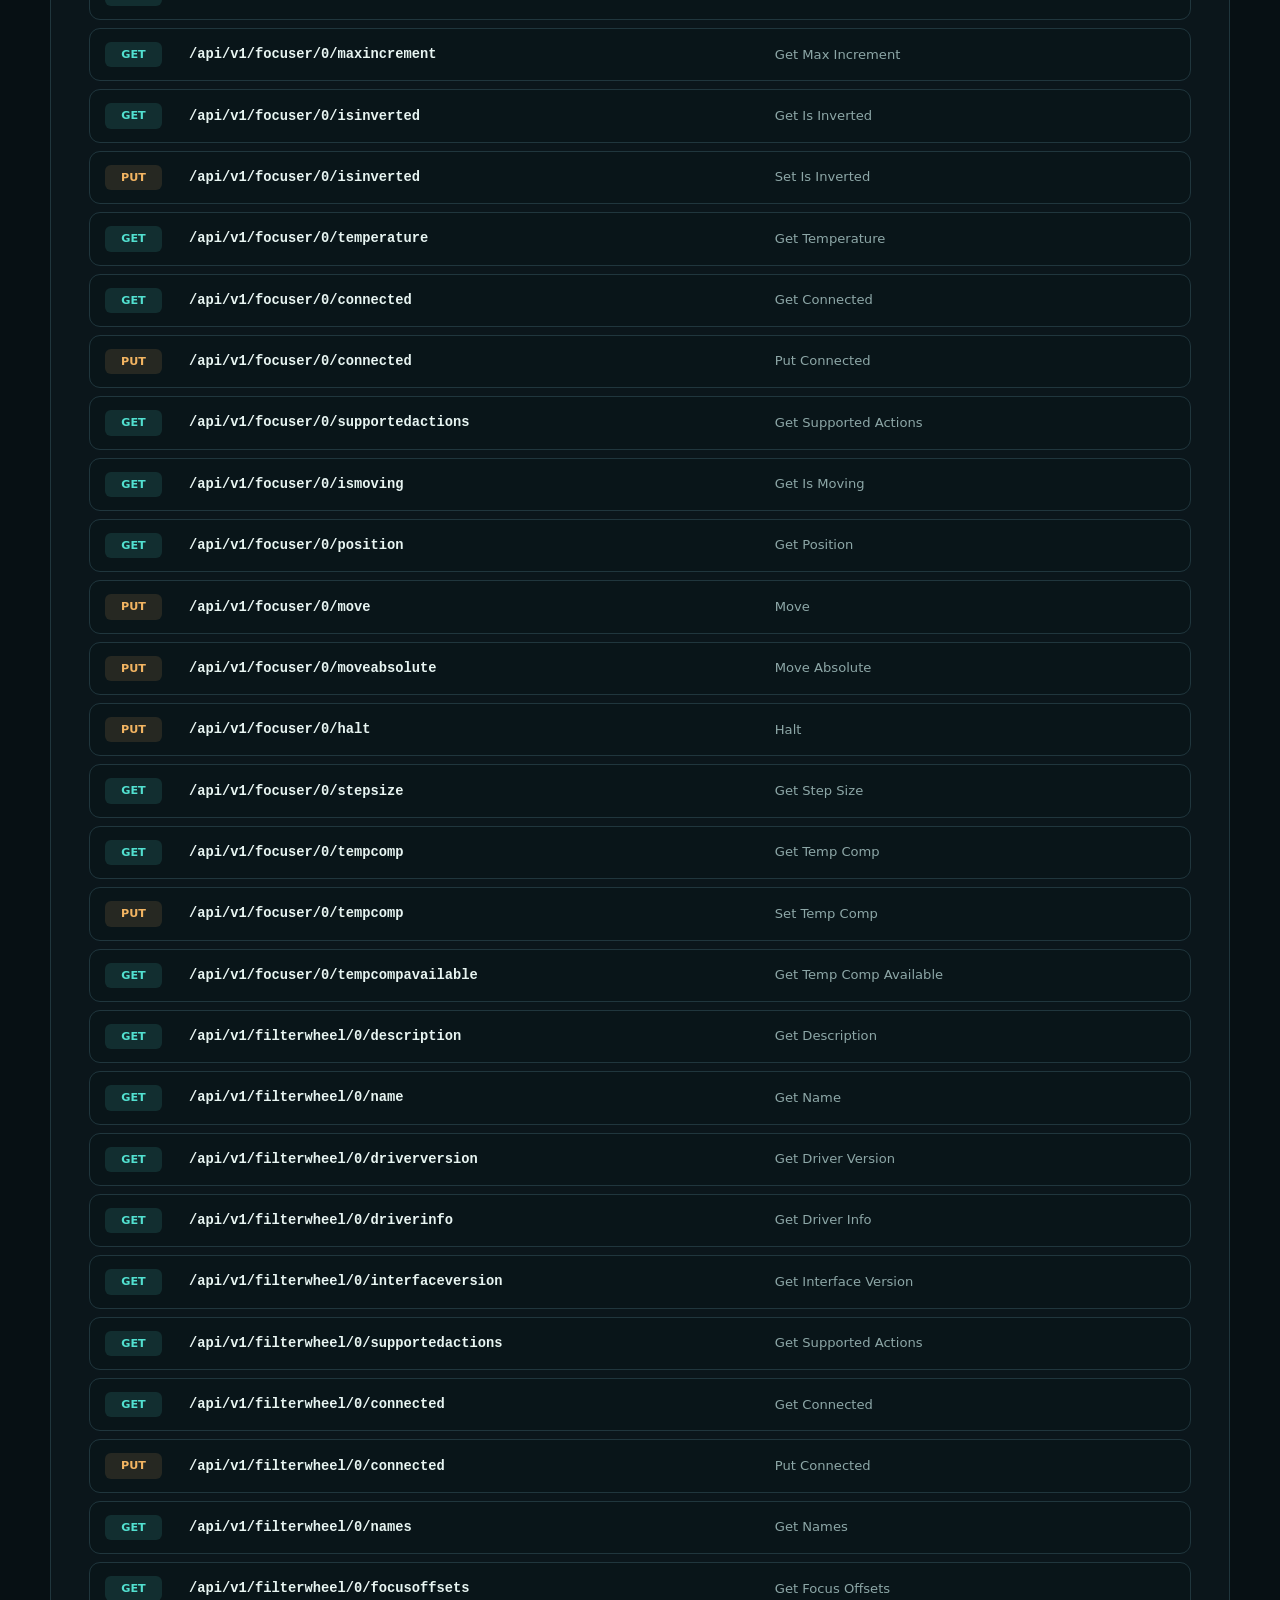
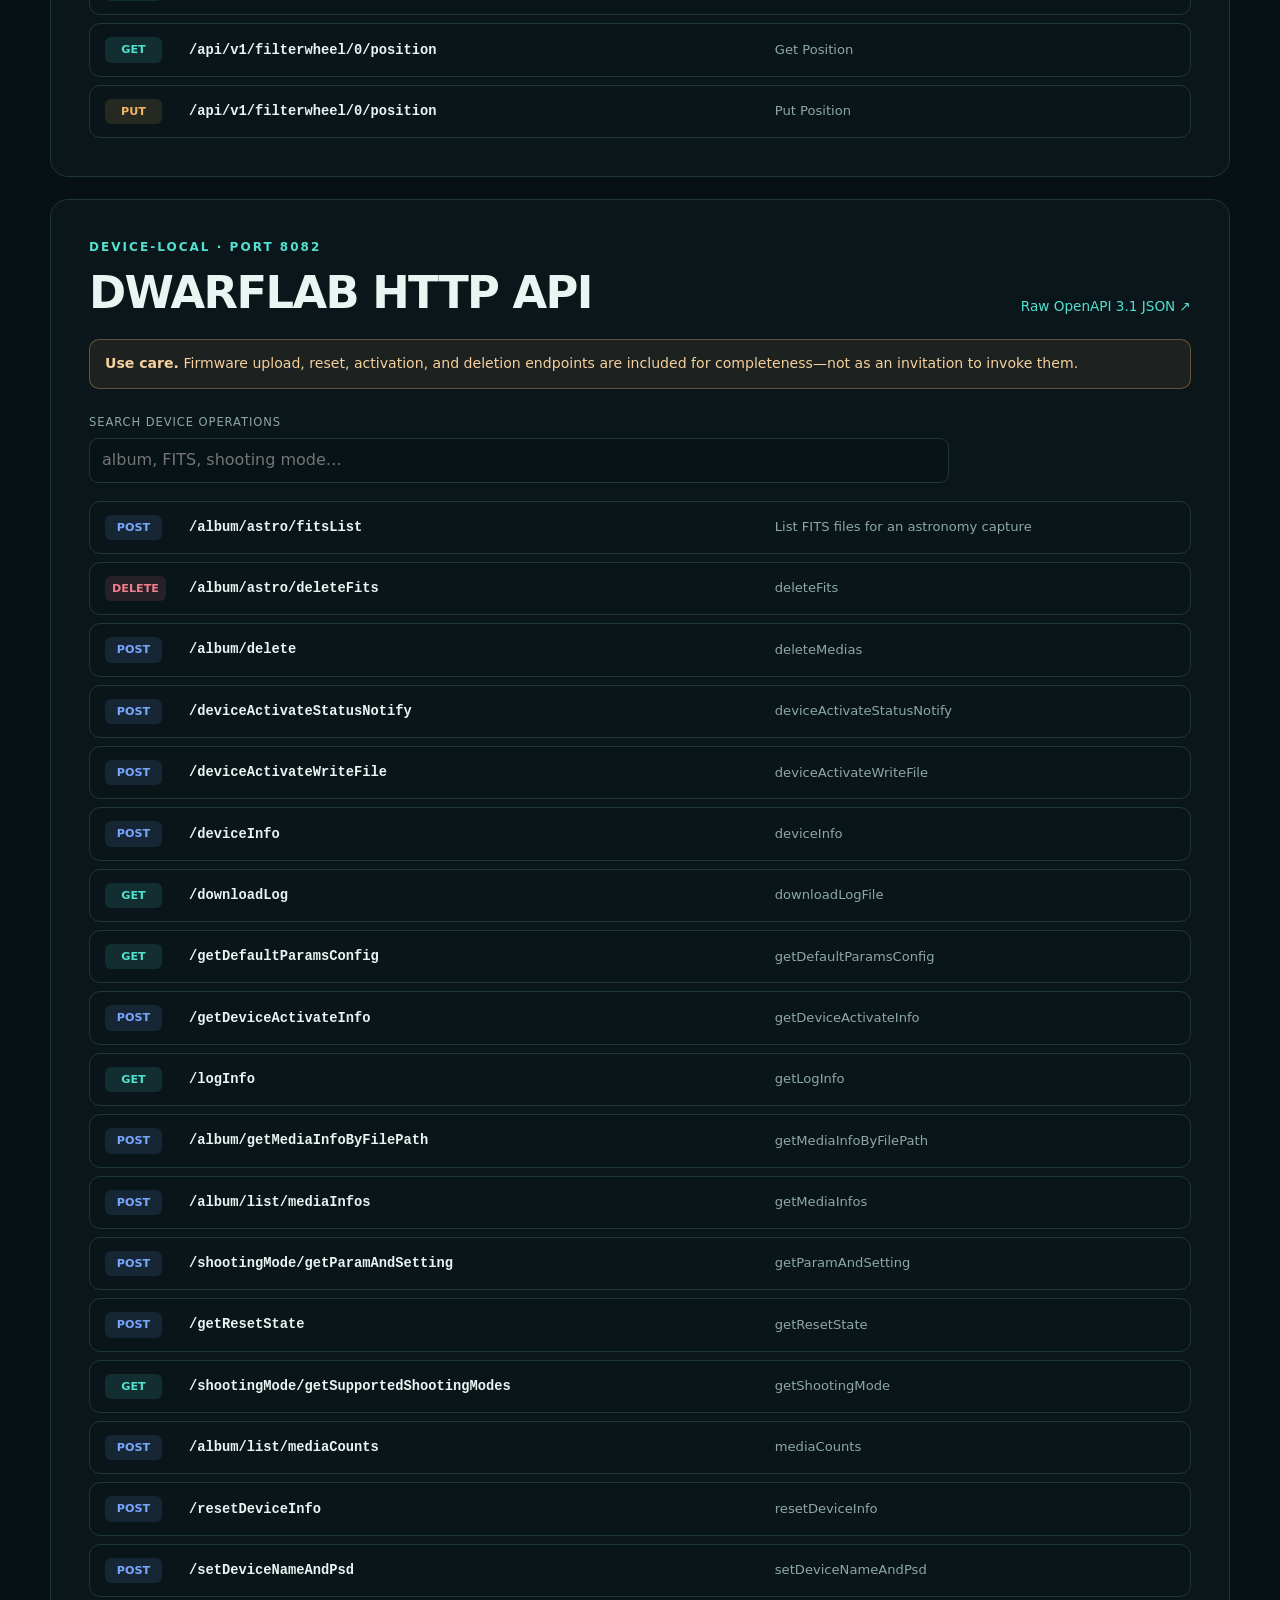
==== commit a738ef3d: "new findings." ====
--- a/docs/site/index.html
+++ b/docs/site/index.html
@@ -70,7 +70,8 @@
               <tr><td>Imaging</td><td>IMX662 and OS02K10 12-bit drivers, Rockchip media/AIQ, CFITSIO, OpenCV, astrometry.net/WCS, RKNN sky segmentation, dark calibration, and live stacking are present.</td><td>Verified</td></tr>
               <tr><td>State query</td><td>Command <code>16405</code> is the whole-device state query. Its exact schema exposes shooting mode, capture lifecycle, geometry, focus/motion/device state, and calibration result.</td><td>Verified</td></tr>
               <tr><td>Static decompilation</td><td>A pinned, network-disabled Docker workflow reproduces split-APK analysis, targeted/near-full ARM decompilation, and a whole-program function/import/string/call inventory. Generated vendor code remains unpublished.</td><td>Verified</td></tr>
-              <tr><td>Service ports</td><td>Firmware bind/startup constants prove WebSocket 9900, device HTTP 8082, JPEG 8092, and RTSP 554.</td><td>Verified</td></tr>
+              <tr><td>Service ports</td><td>Static and live evidence proves WebSocket/UDP 9900, device HTTP 8082, raw-JPEG HTTP 8085, JPEG guide-stream TCP 8092, RTSP 554, and a loopback-only service on 3893.</td><td>Verified</td></tr>
+              <tr><td>Live Mini hardware</td><td>Read-only inspection confirms an RV1106G EVB1 V10 board, ten eMMC partitions, IMX662 at I2C 0x1a, OS02K10 at 0x21, and the live WCDB schema without collecting row values.</td><td>Verified</td></tr>
               <tr><td>Update integrity</td><td><code>bilbo_upgrade</code> checks manifest-provided MD5 values. The SHA-256/RSA verifier in <code>bilbo</code> serves activation messages and is not evidence of update signing.</td><td>Verified inner check / Unknown outer authentication</td></tr>
               <tr><td>Safety boundary</td><td>Factory tests, direct motor primitives, reset, firmware/MCU update, and dormant USB modes are documented but intentionally not exposed through DwarfAlp.</td><td>Verified</td></tr>
             </tbody>
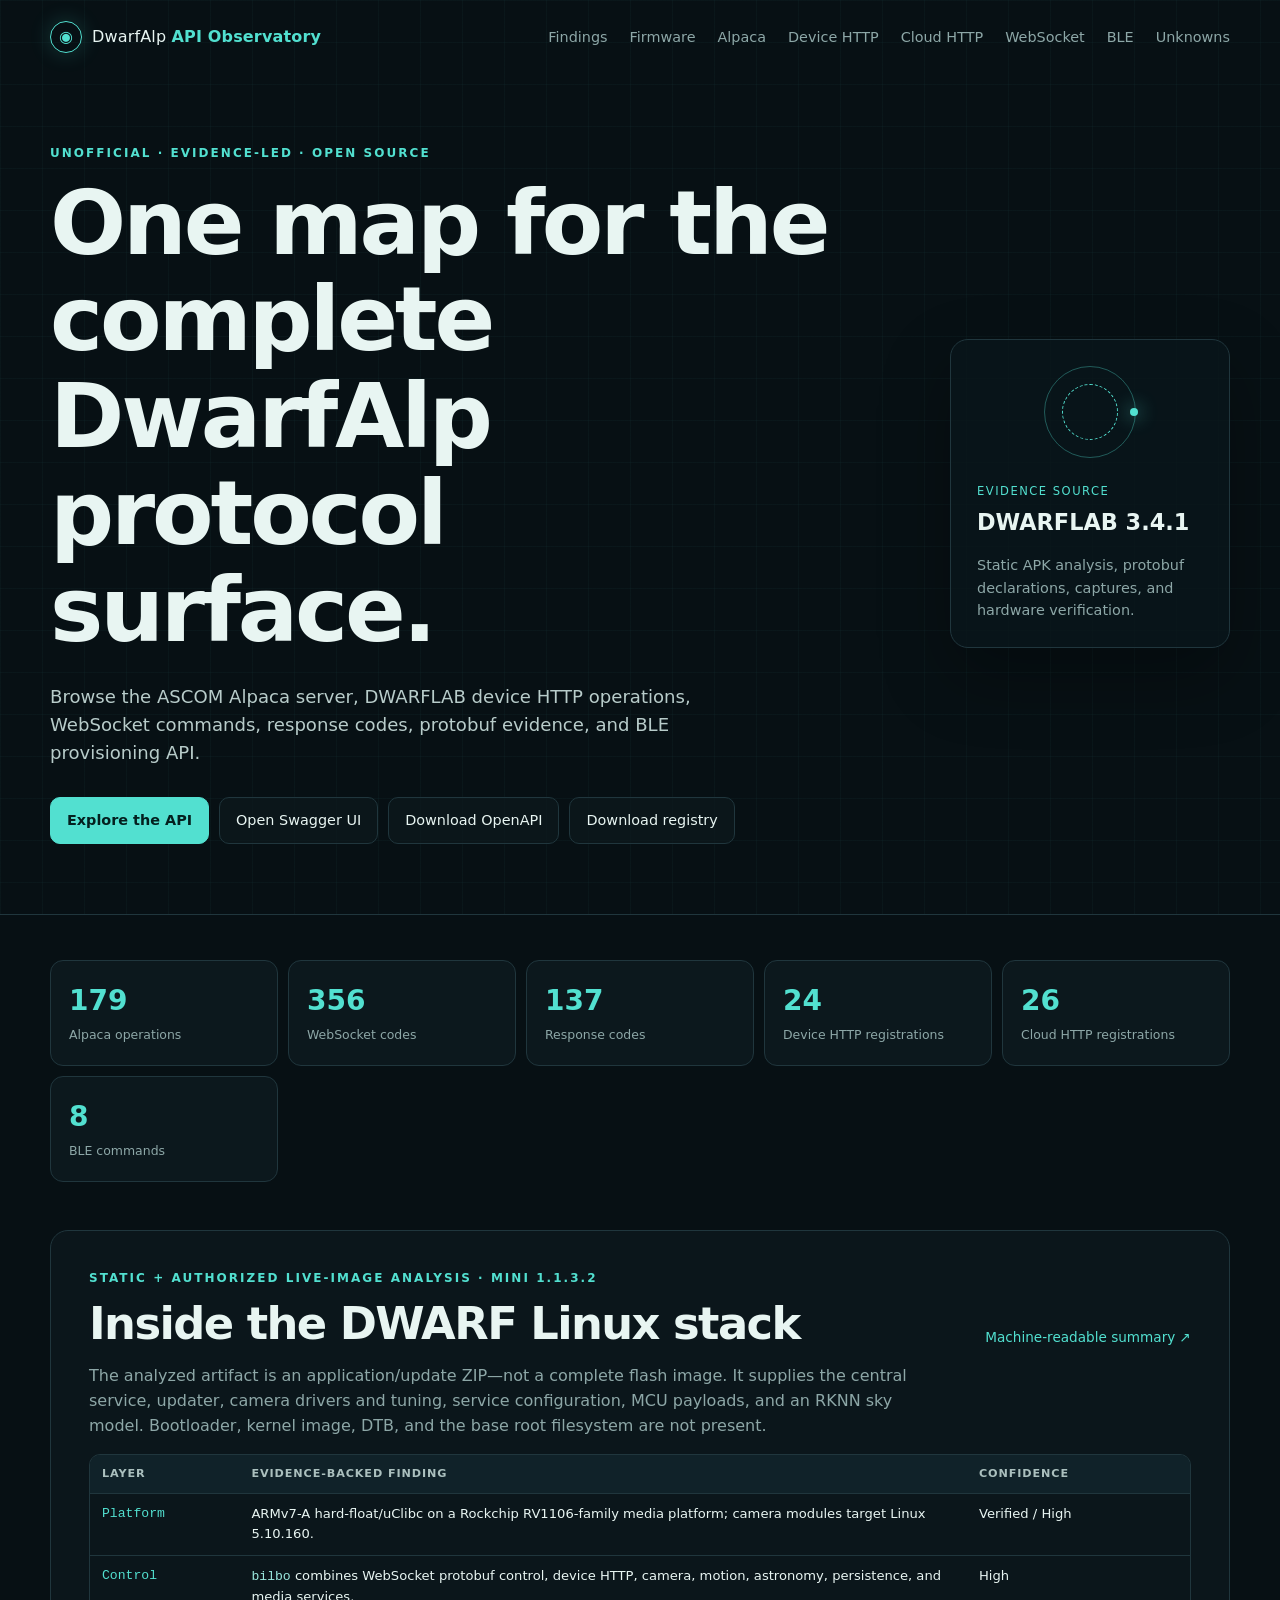
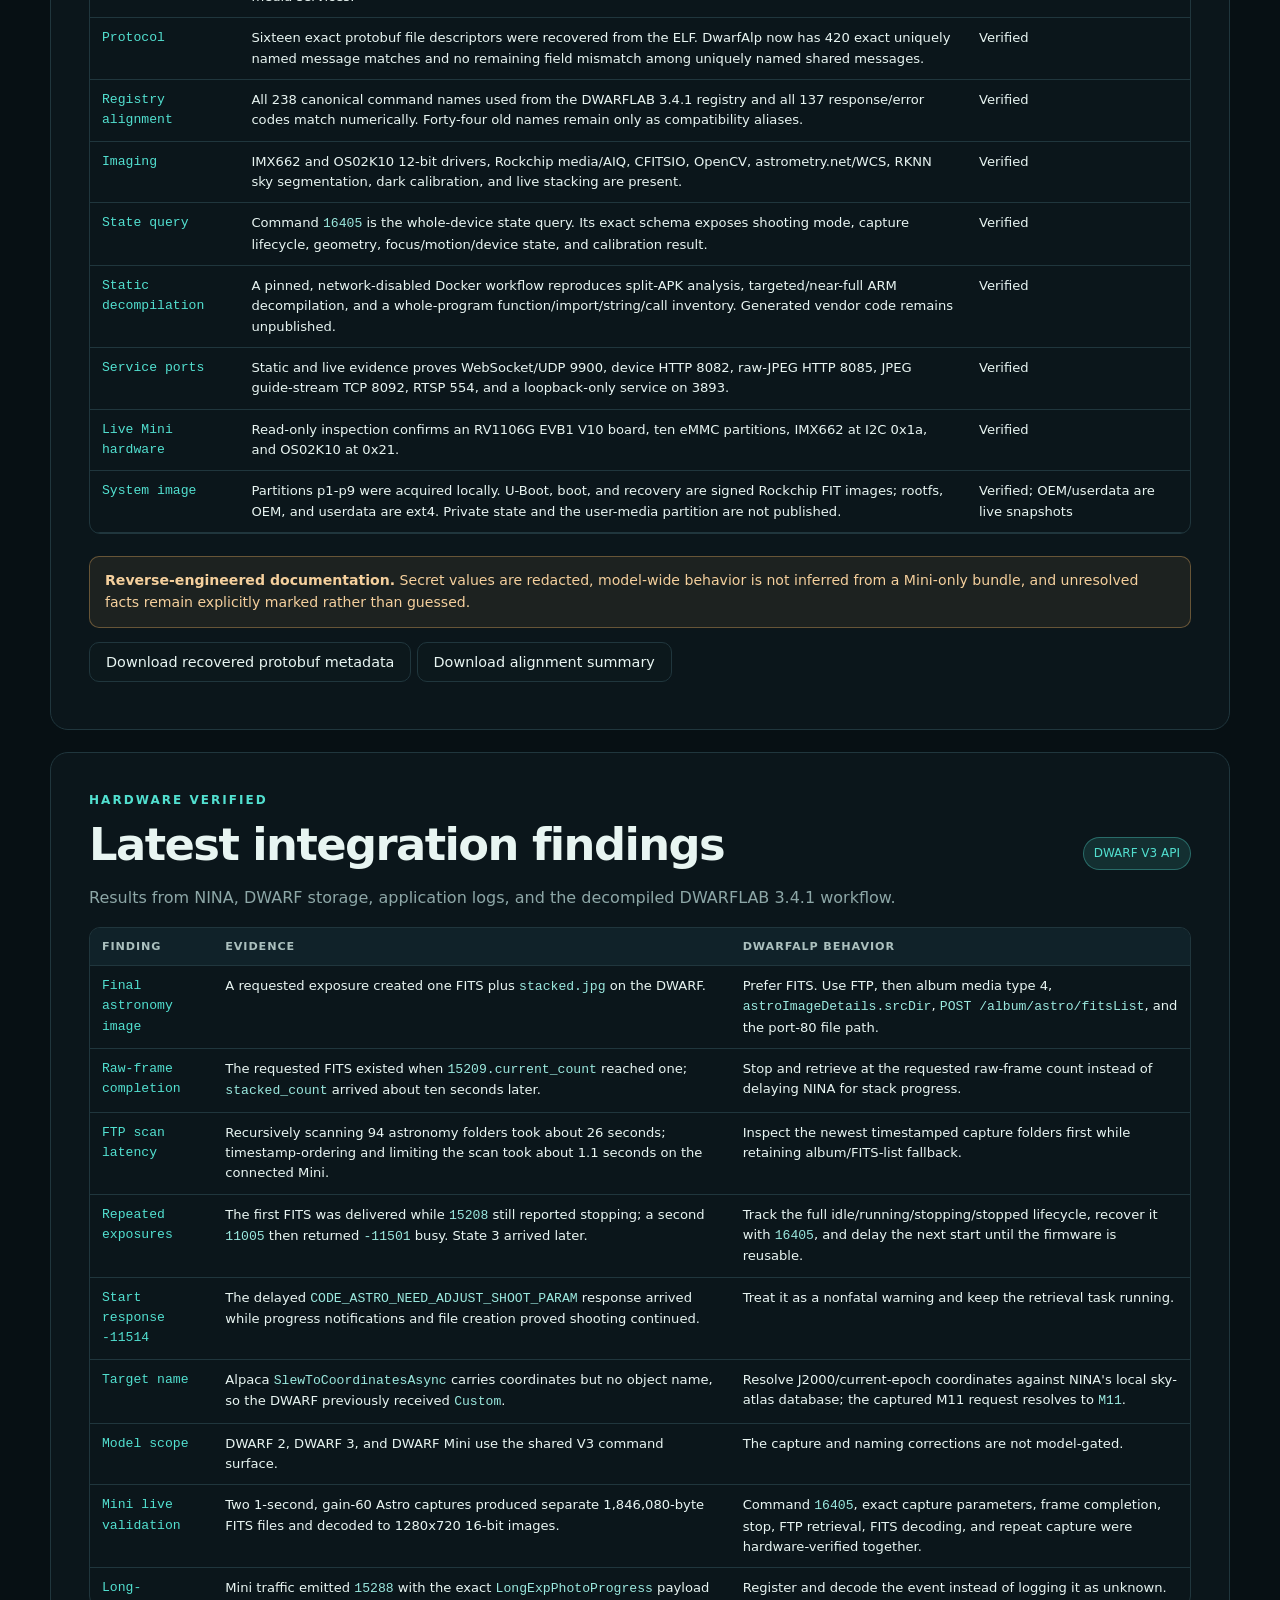
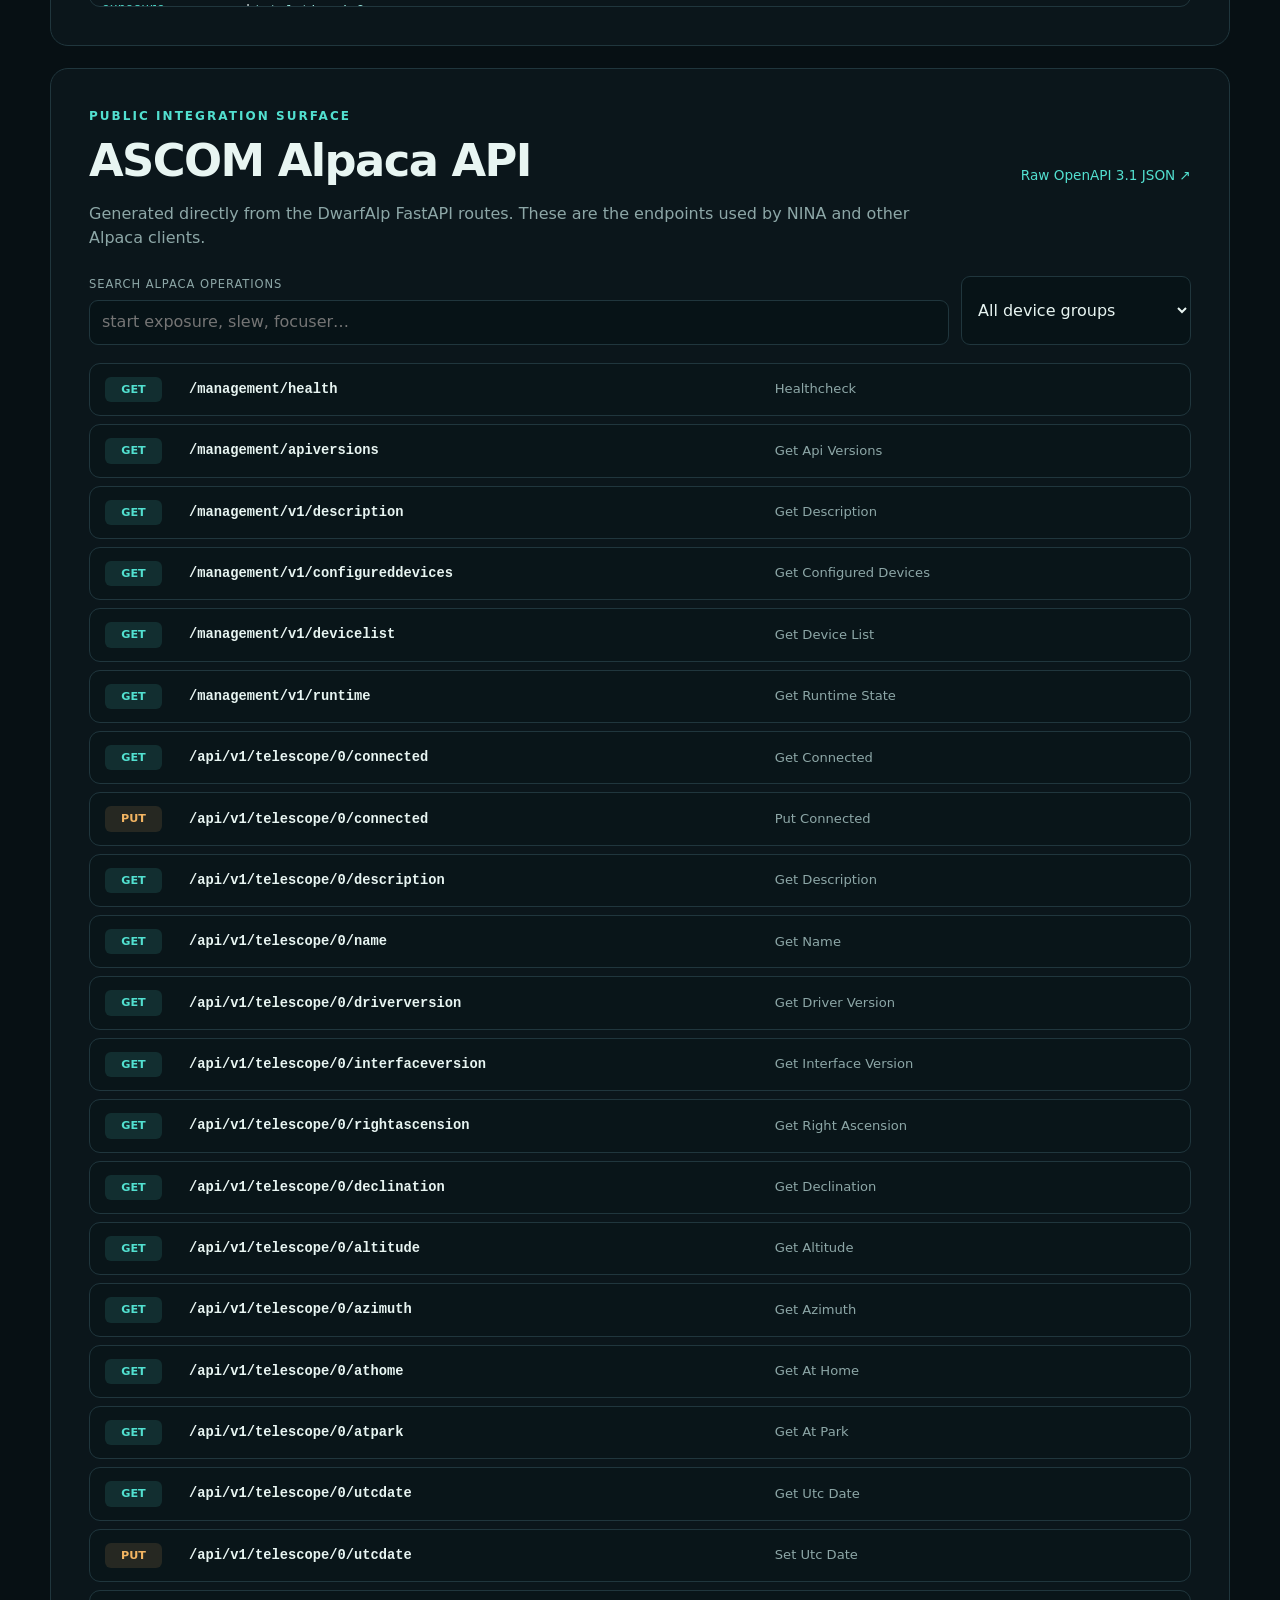
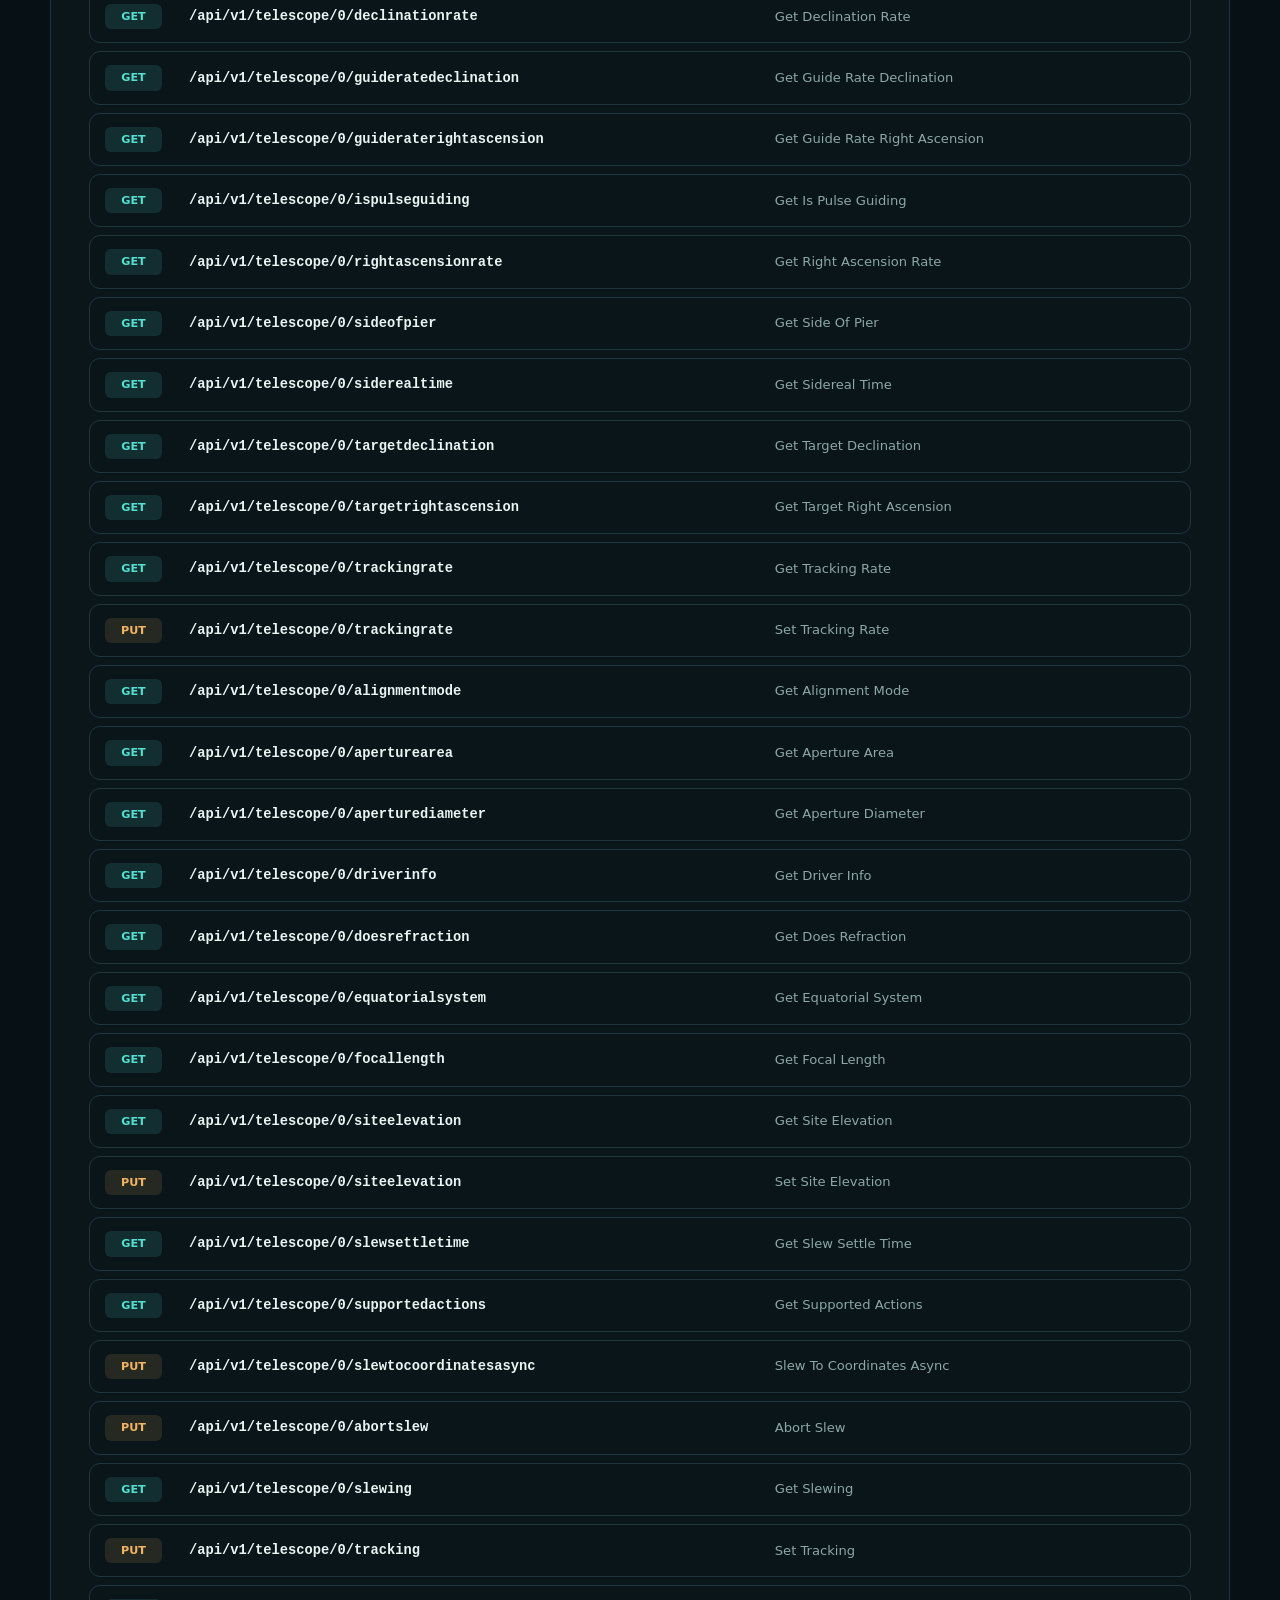
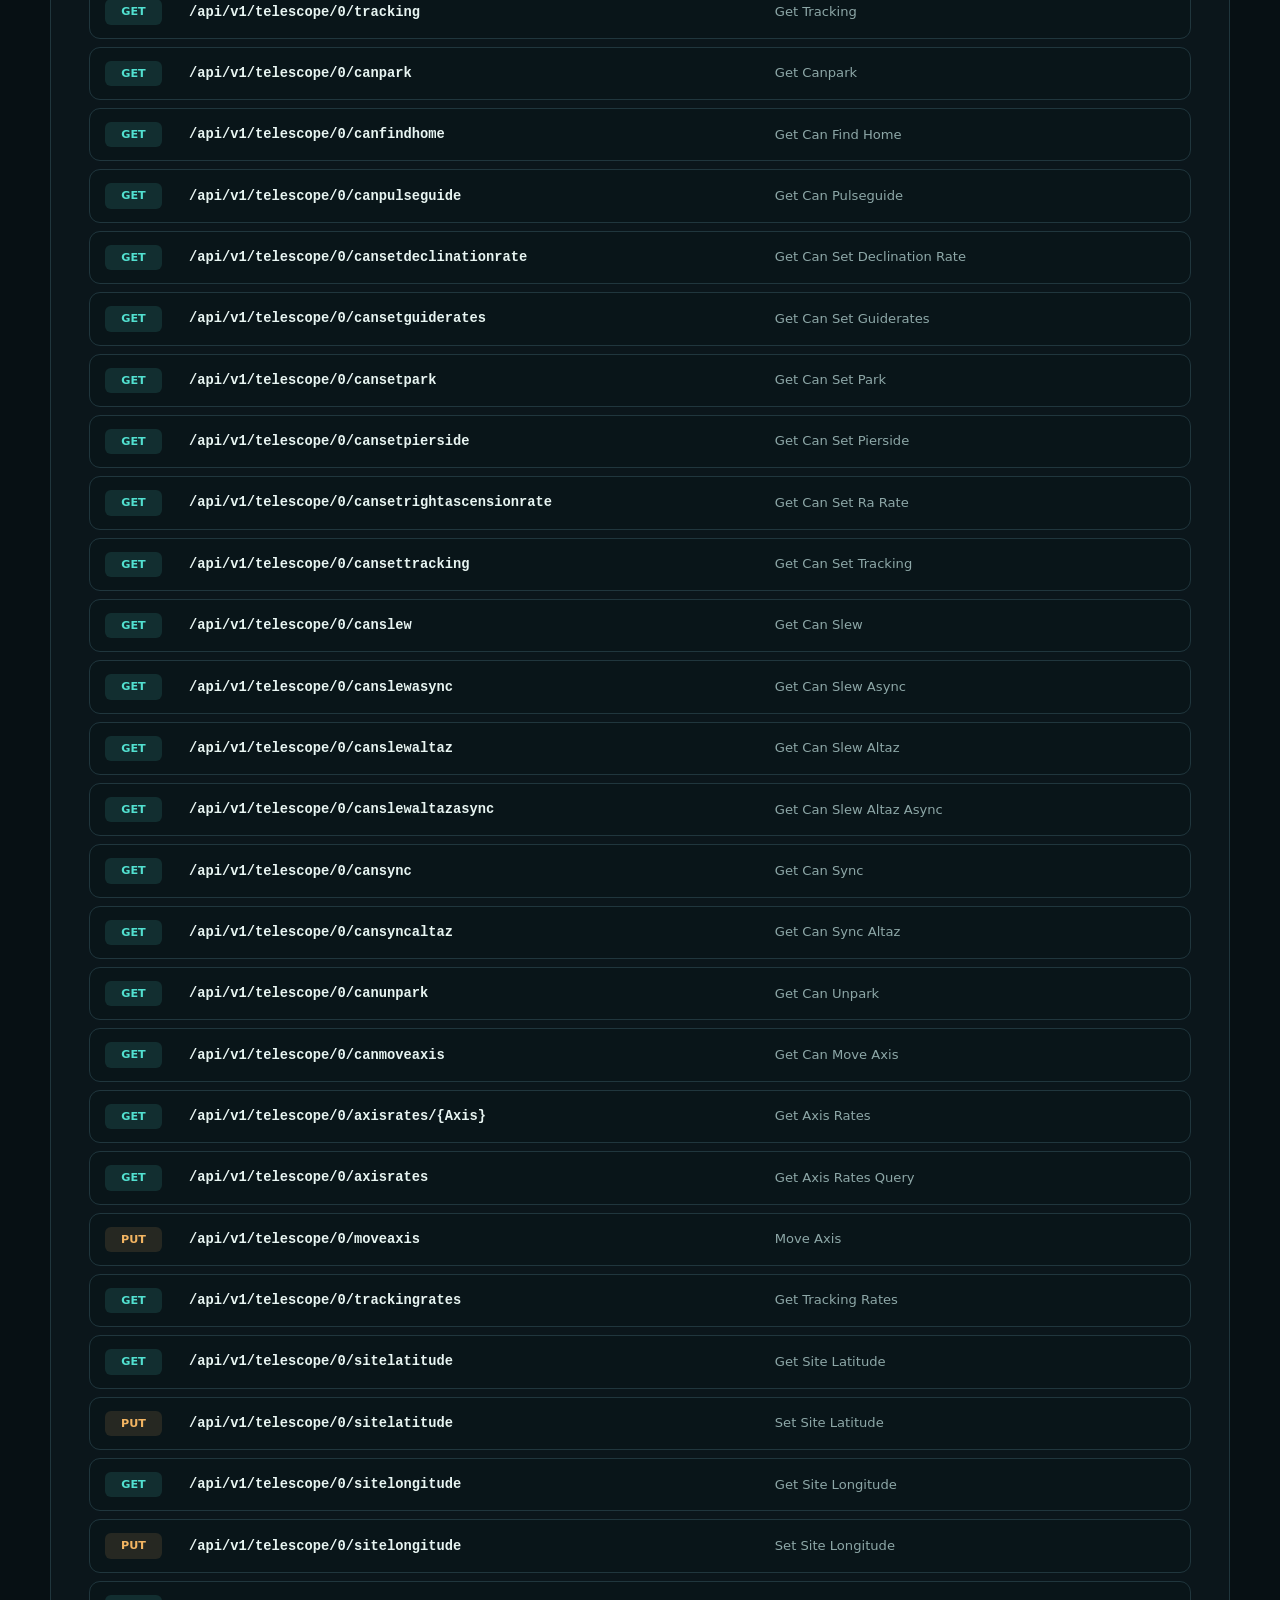
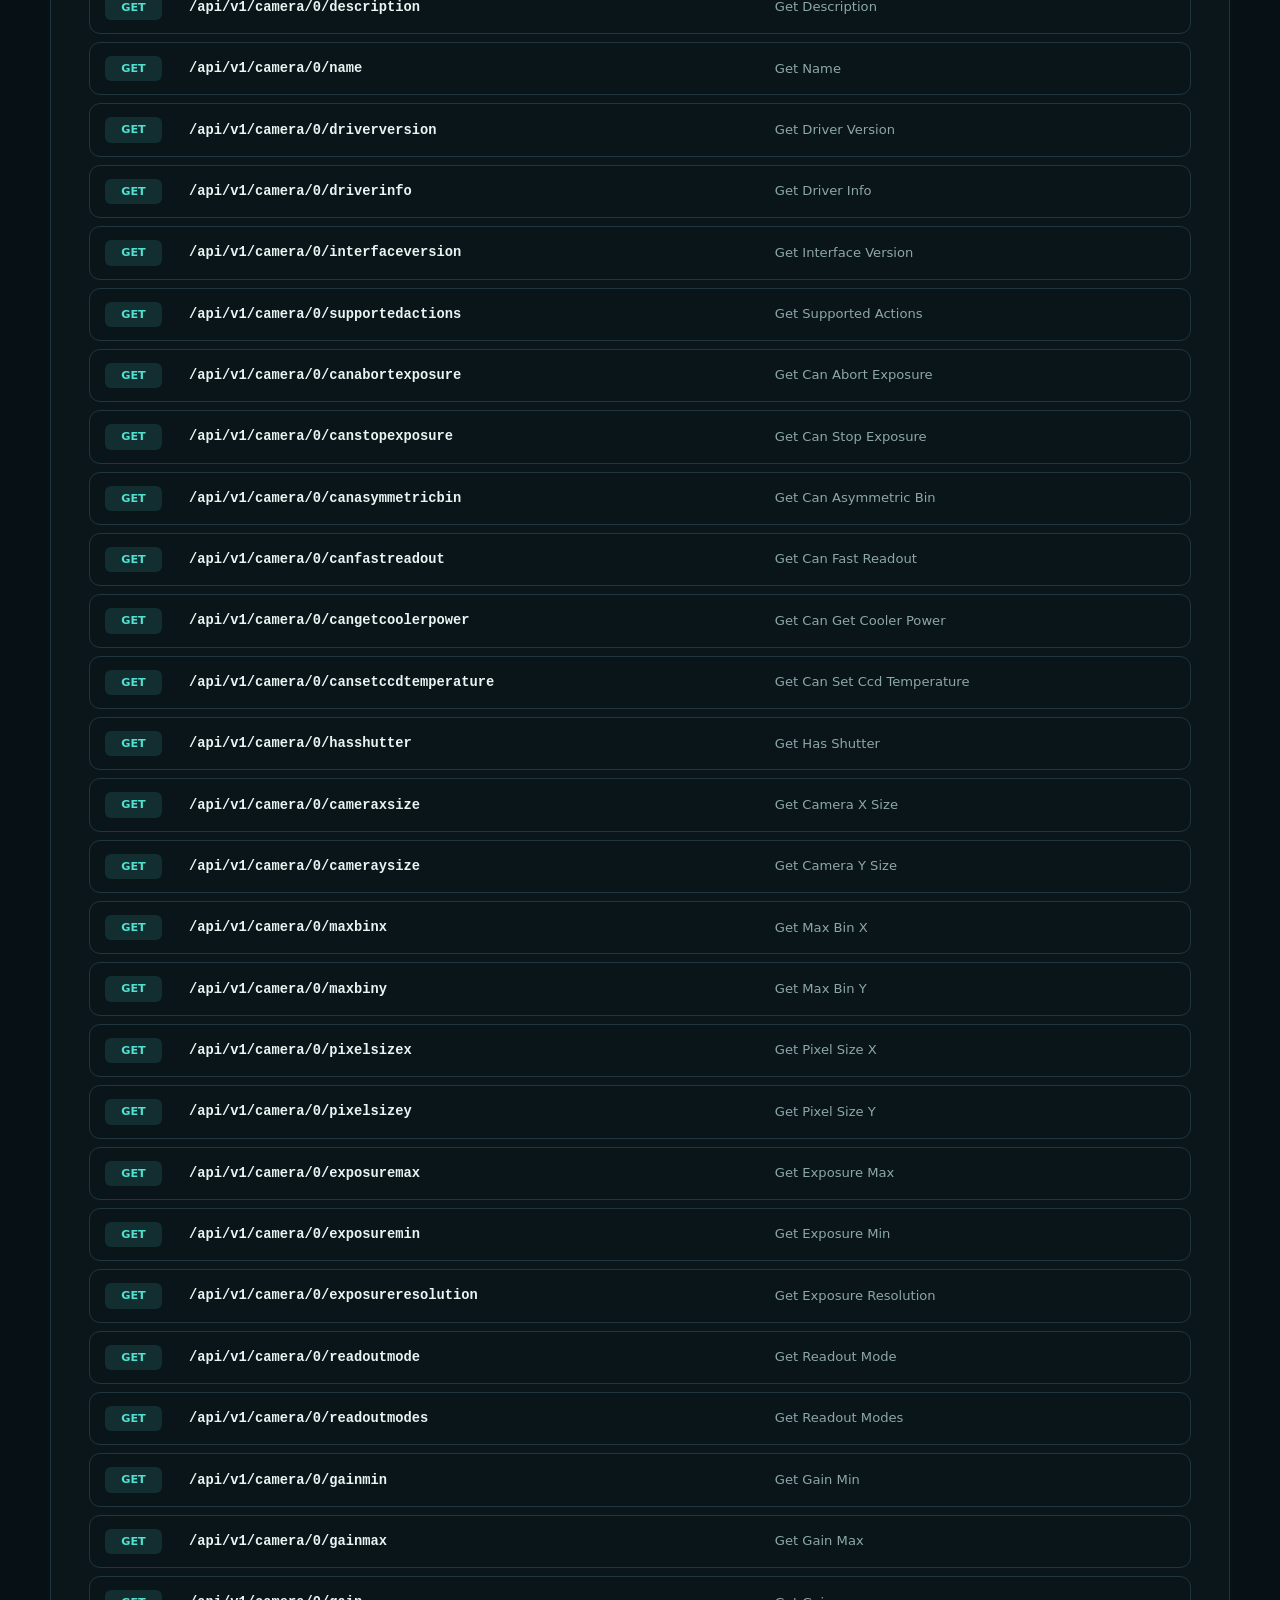
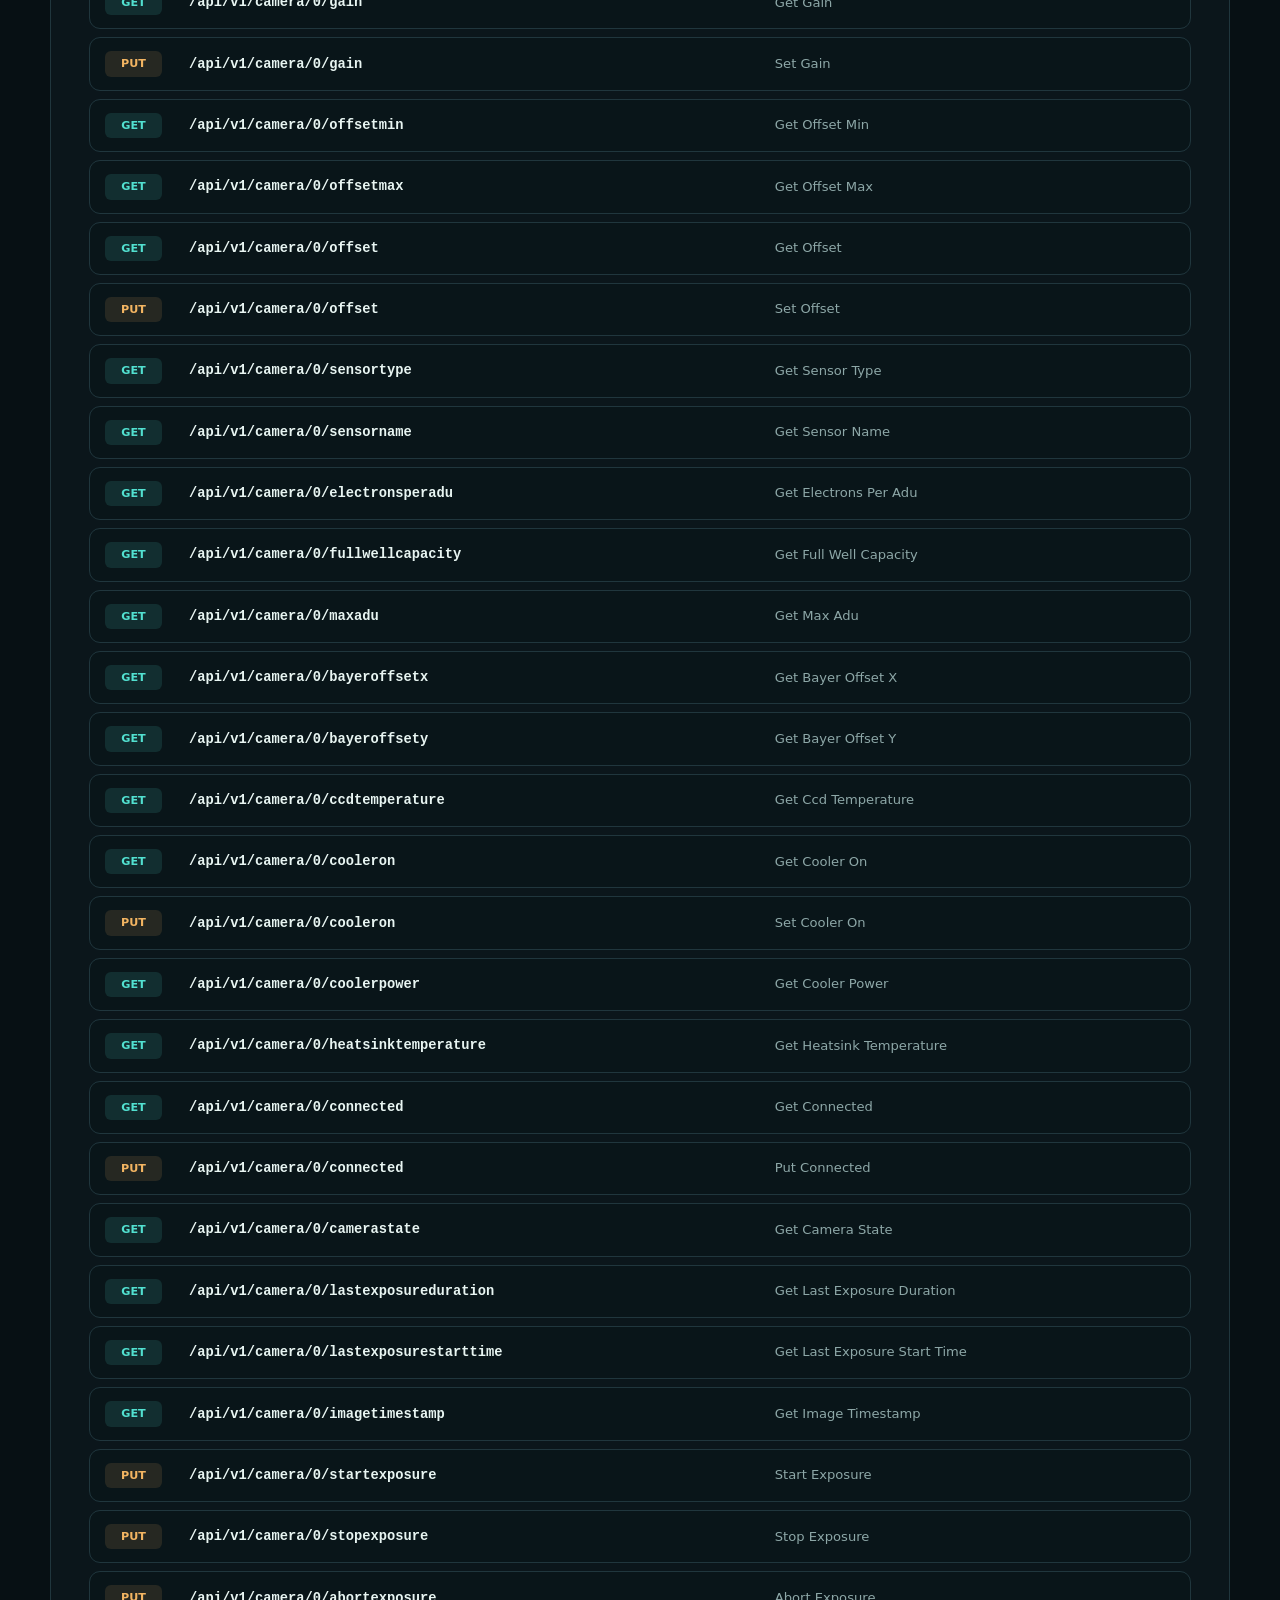
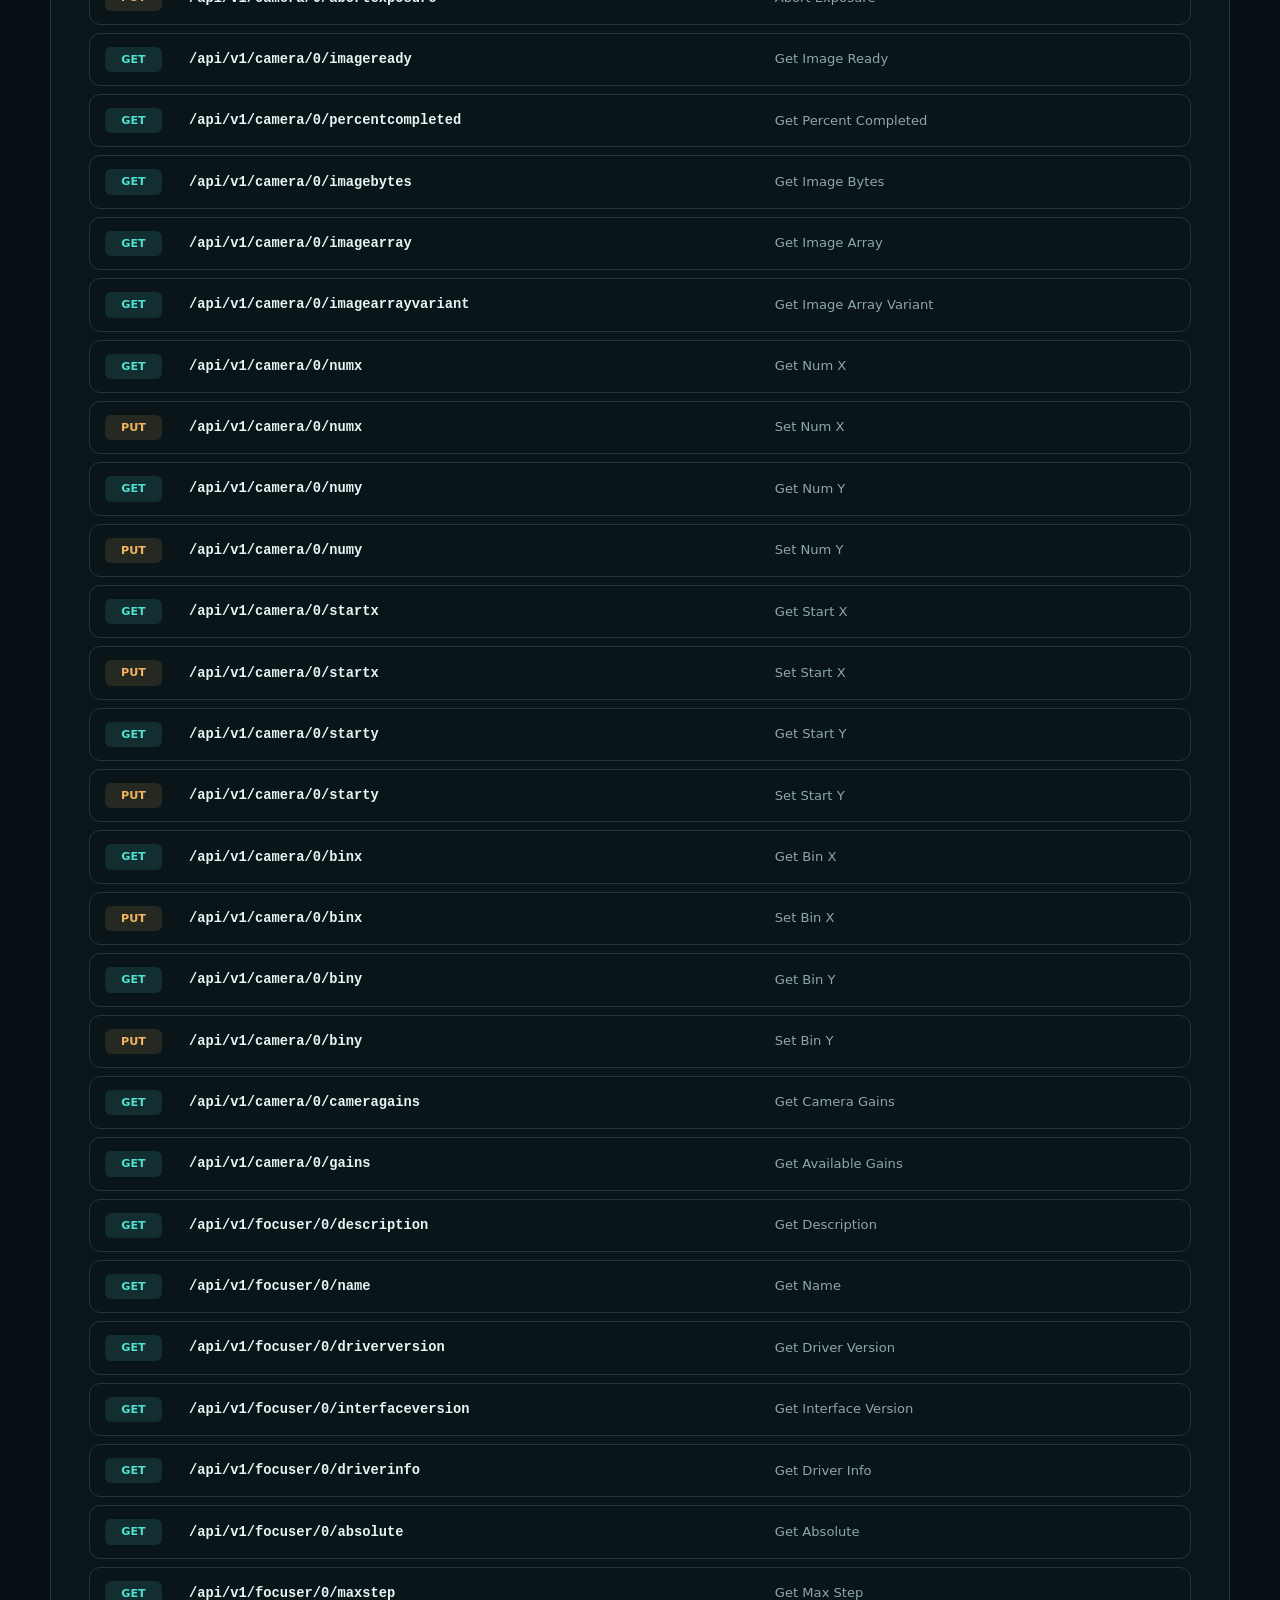
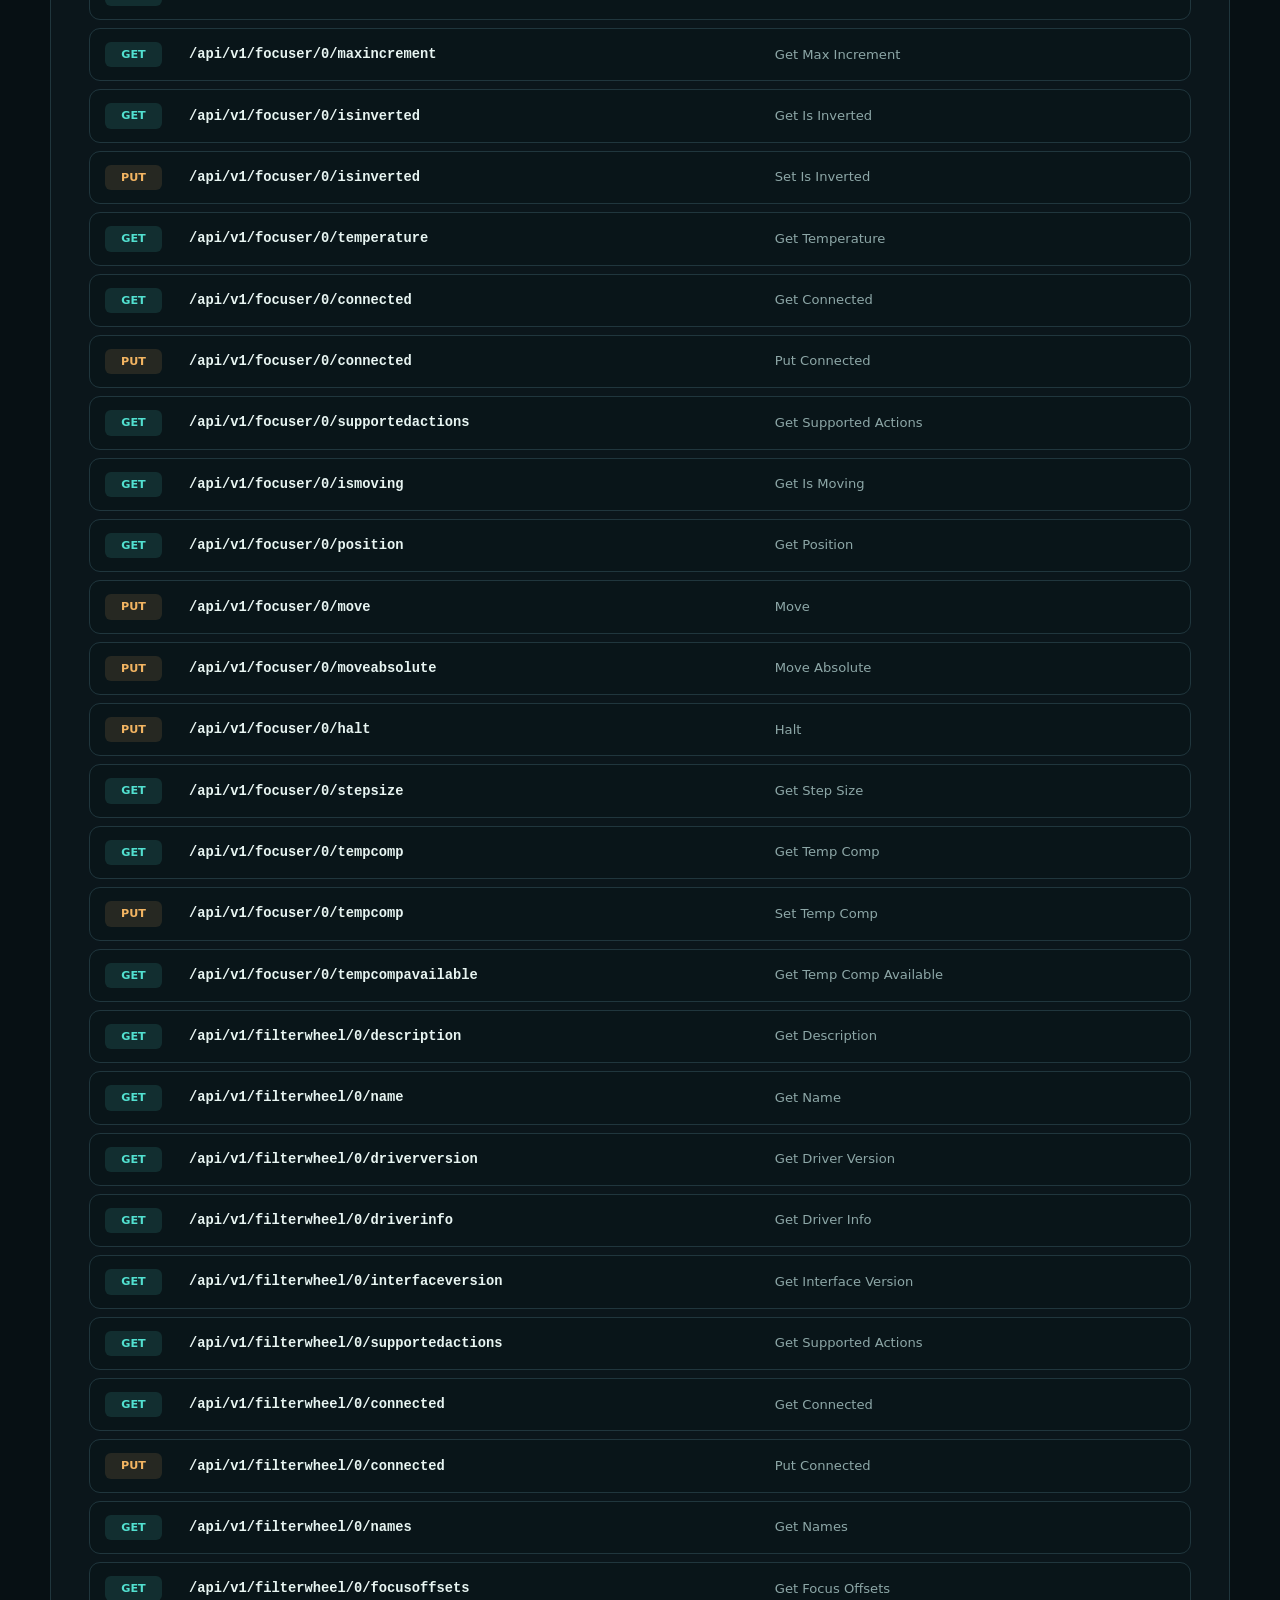
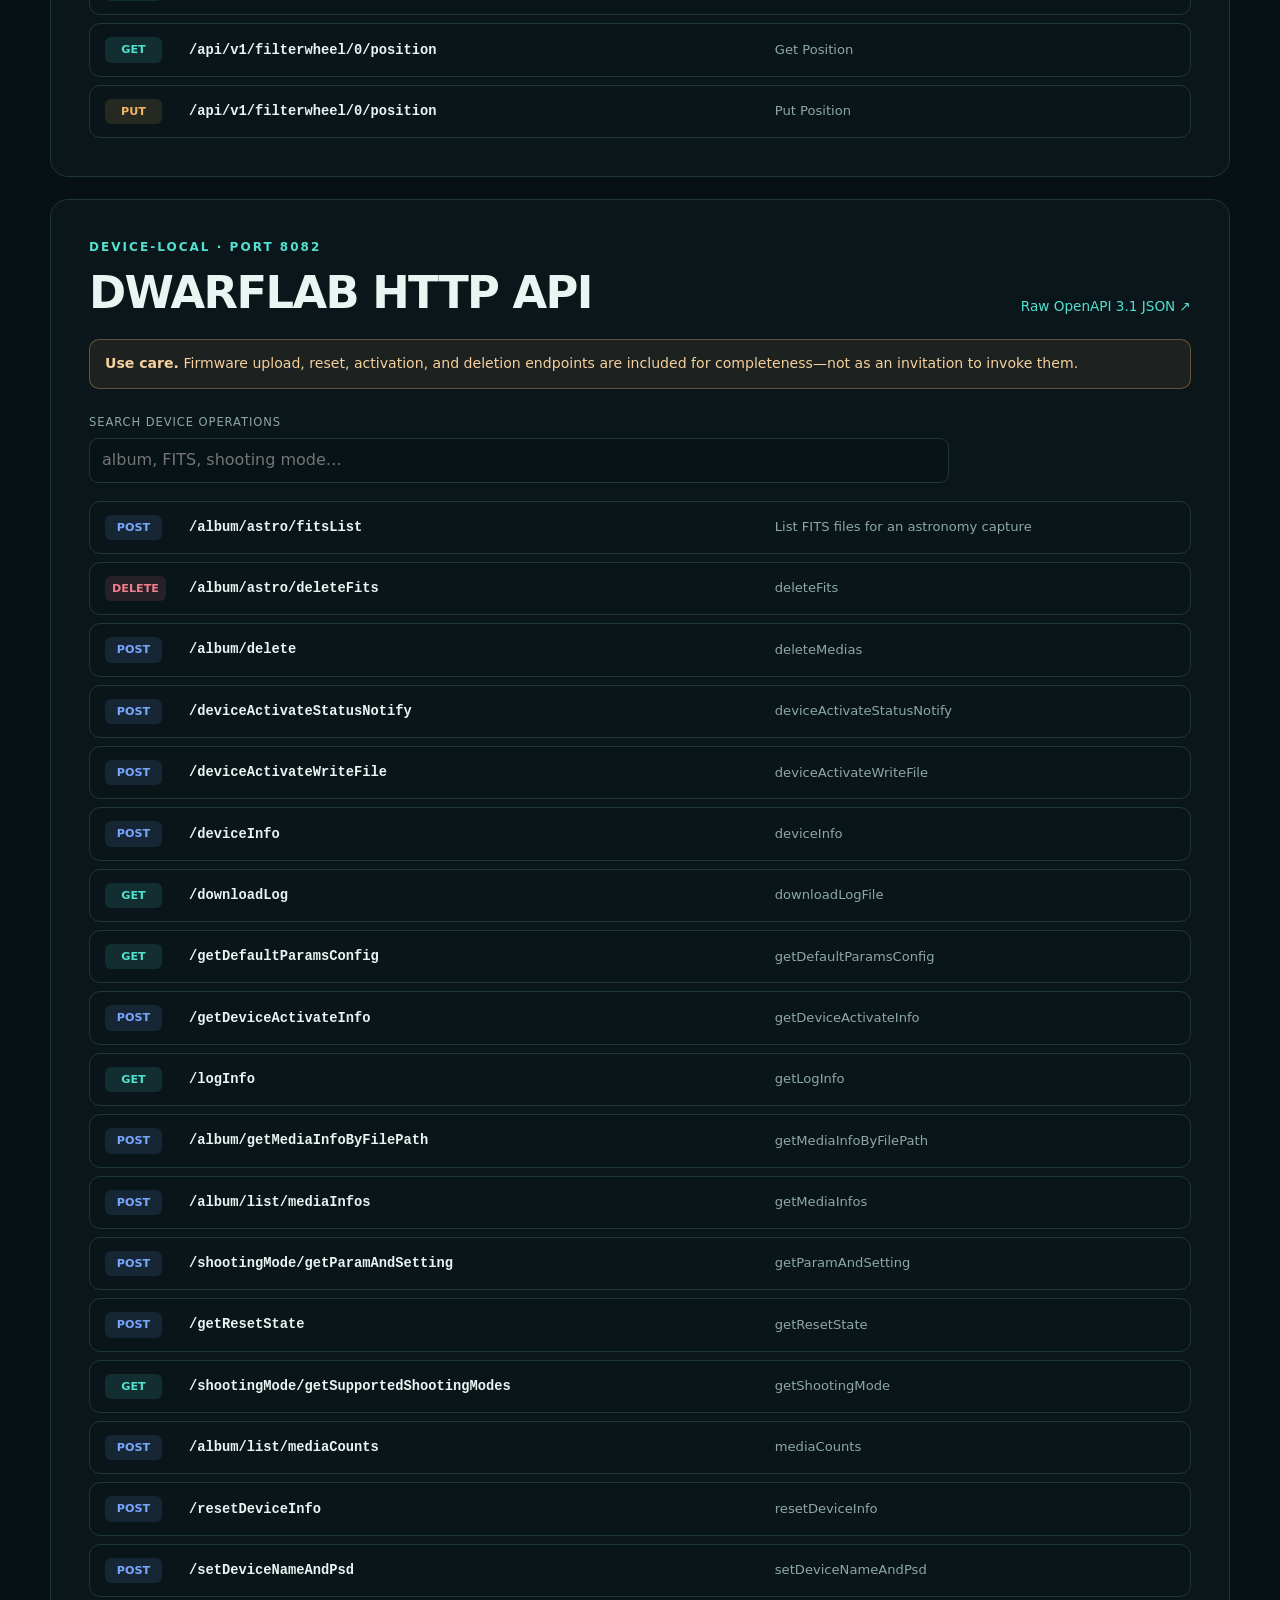
==== commit 9e80abab: "docs: add live Mini image analysis" ====
--- a/docs/site/index.html
+++ b/docs/site/index.html
@@ -55,7 +55,7 @@
 
       <section class="panel" id="firmware">
         <div class="section-heading">
-          <div><p class="eyebrow">Static firmware analysis · Mini 1.1.3.2</p><h2>Inside the DWARF Linux stack</h2></div>
+          <div><p class="eyebrow">Static + authorized live-image analysis · Mini 1.1.3.2</p><h2>Inside the DWARF Linux stack</h2></div>
           <a class="text-link" href="firmware-summary.json">Machine-readable summary ↗</a>
         </div>
         <p class="section-copy">The analyzed artifact is an application/update ZIP—not a complete flash image. It supplies the central service, updater, camera drivers and tuning, service configuration, MCU payloads, and an RKNN sky model. Bootloader, kernel image, DTB, and the base root filesystem are not present.</p>
@@ -71,7 +71,10 @@
               <tr><td>State query</td><td>Command <code>16405</code> is the whole-device state query. Its exact schema exposes shooting mode, capture lifecycle, geometry, focus/motion/device state, and calibration result.</td><td>Verified</td></tr>
               <tr><td>Static decompilation</td><td>A pinned, network-disabled Docker workflow reproduces split-APK analysis, targeted/near-full ARM decompilation, and a whole-program function/import/string/call inventory. Generated vendor code remains unpublished.</td><td>Verified</td></tr>
               <tr><td>Service ports</td><td>Static and live evidence proves WebSocket/UDP 9900, device HTTP 8082, raw-JPEG HTTP 8085, JPEG guide-stream TCP 8092, RTSP 554, and a loopback-only service on 3893.</td><td>Verified</td></tr>
-              <tr><td>Live Mini hardware</td><td>Read-only inspection confirms an RV1106G EVB1 V10 board, ten eMMC partitions, IMX662 at I2C 0x1a, OS02K10 at 0x21, and the live WCDB schema without collecting row values.</td><td>Verified</td></tr>
+              <tr><td>Live Mini hardware</td><td>Read-only inspection confirms an RV1106G EVB1 V10 board, ten eMMC partitions, IMX662 at I2C 0x1a, and OS02K10 at 0x21.</td><td>Verified</td></tr>
+              <tr><td>System image</td><td>Partitions p1-p9 were acquired locally. U-Boot, boot, and recovery are signed Rockchip FIT images; rootfs, OEM, and userdata are ext4. Private state and the user-media partition are not published.</td><td>Verified; OEM/userdata are live snapshots</td></tr>
+              <tr><td>Runtime database</td><td>The healthy WCDB/SQLite state confirms default, saved, and current parameter layers. Published results contain only schema, counts, and non-secret settings.</td><td>Verified</td></tr>
+              <tr><td>Focus error -14511</td><td>Bilbo logs identify it as <code>StepMotor 3 need reset</code> followed by a failed focus-motor reset.</td><td>Focus-stepper error, not plate solving</td></tr>
               <tr><td>Update integrity</td><td><code>bilbo_upgrade</code> checks manifest-provided MD5 values. The SHA-256/RSA verifier in <code>bilbo</code> serves activation messages and is not evidence of update signing.</td><td>Verified inner check / Unknown outer authentication</td></tr>
               <tr><td>Safety boundary</td><td>Factory tests, direct motor primitives, reset, firmware/MCU update, and dormant USB modes are documented but intentionally not exposed through DwarfAlp.</td><td>Verified</td></tr>
             </tbody>
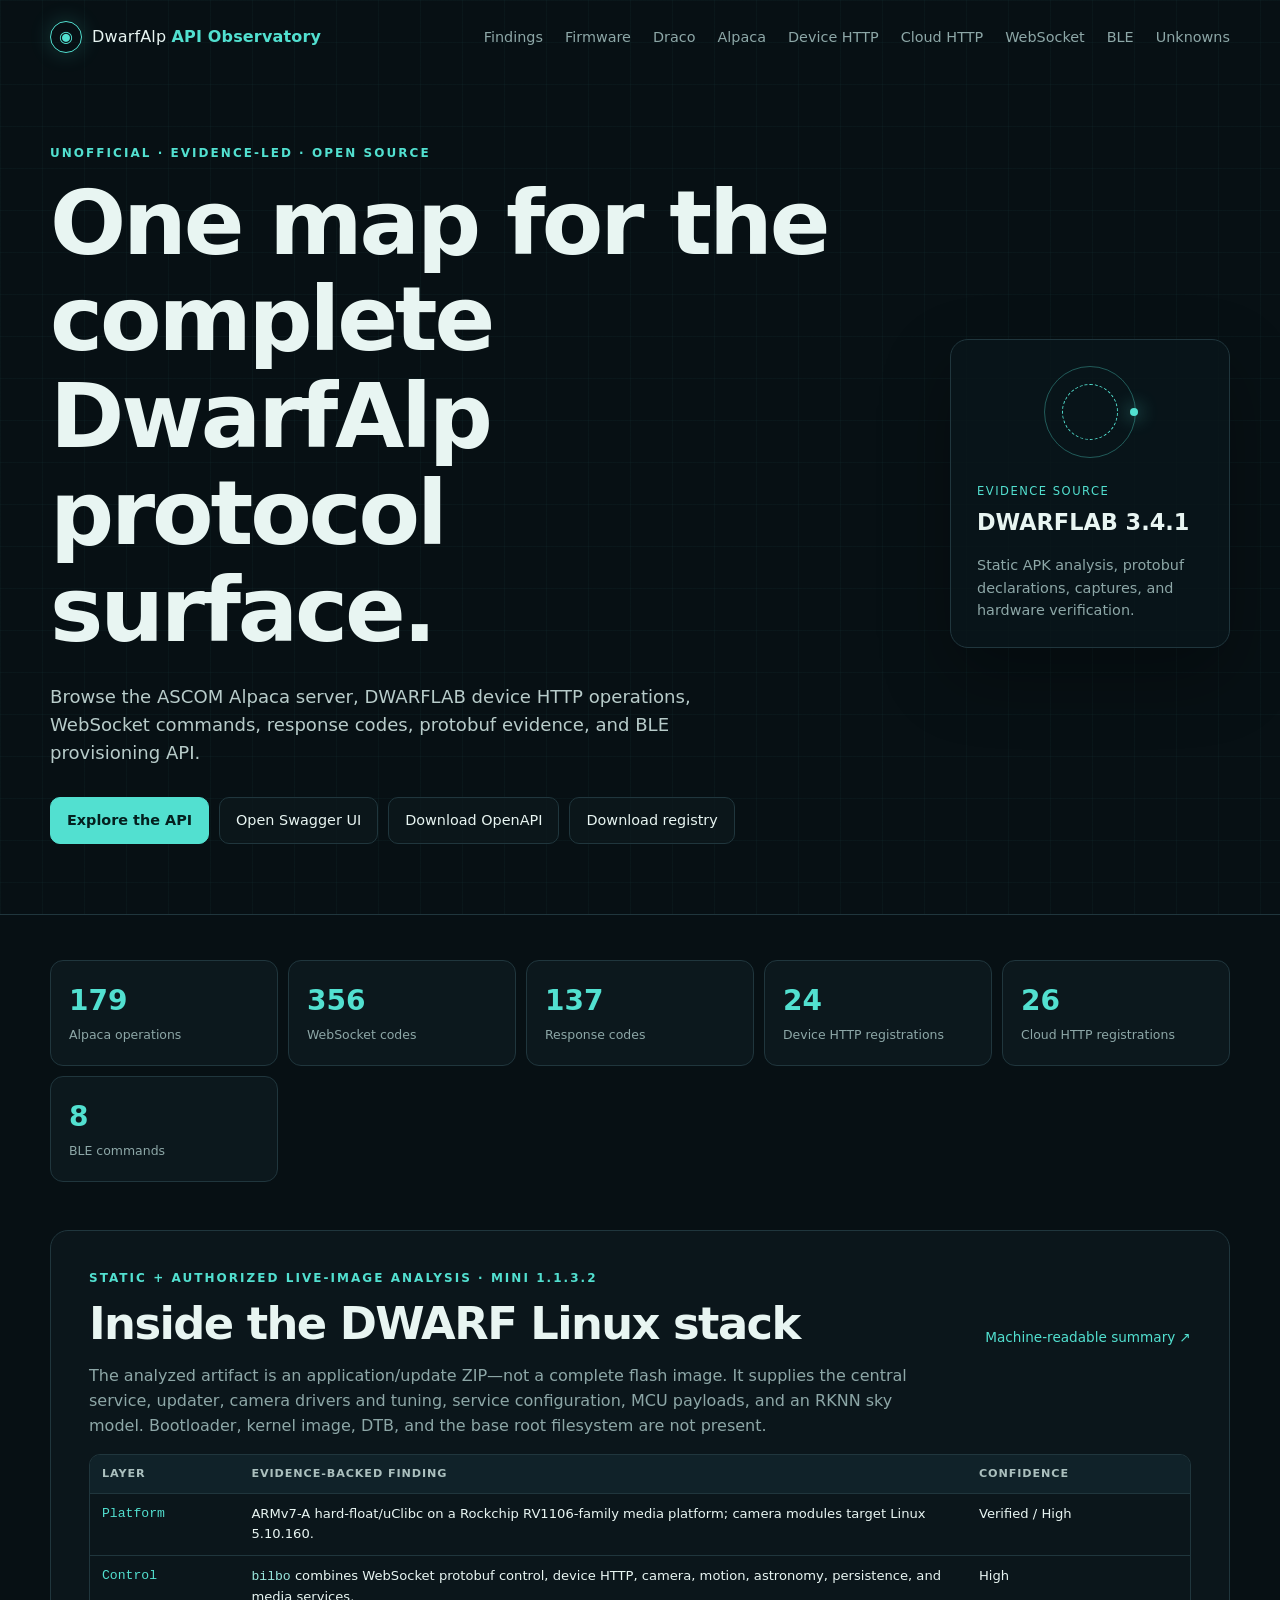
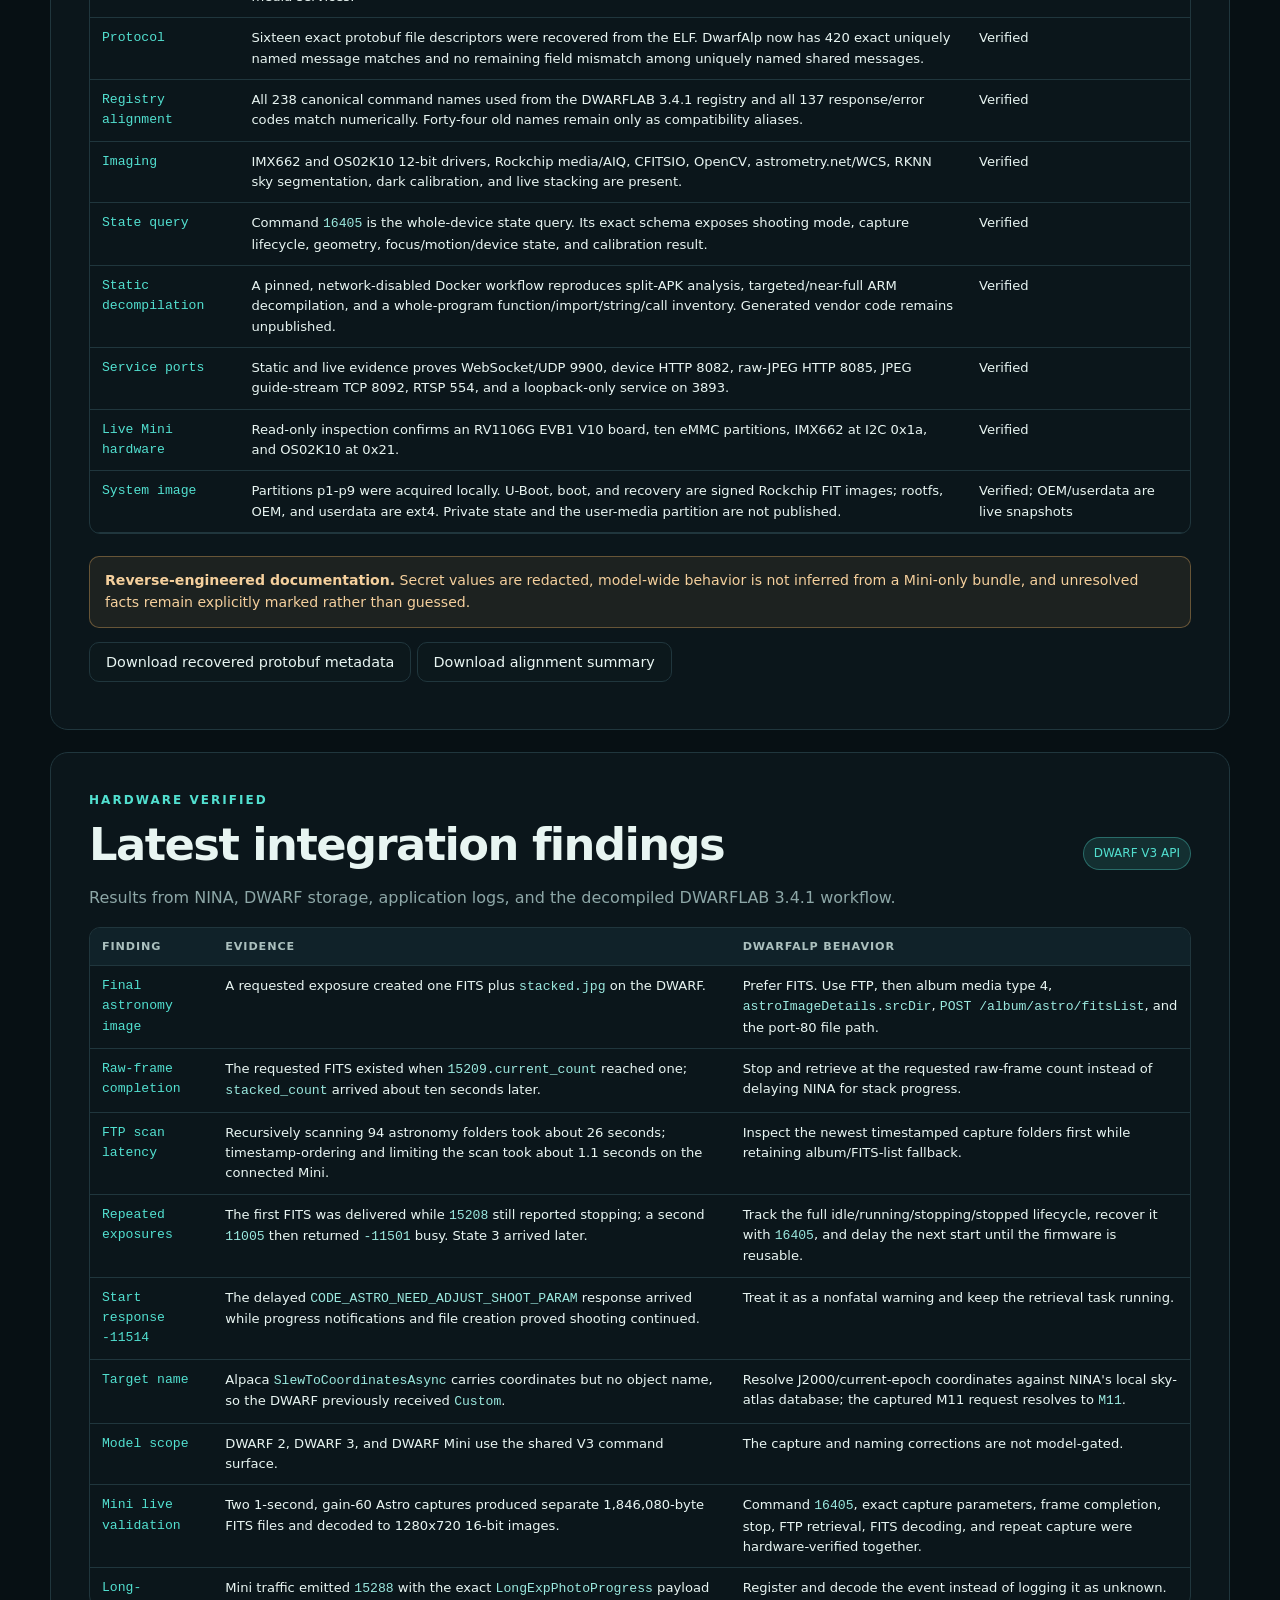
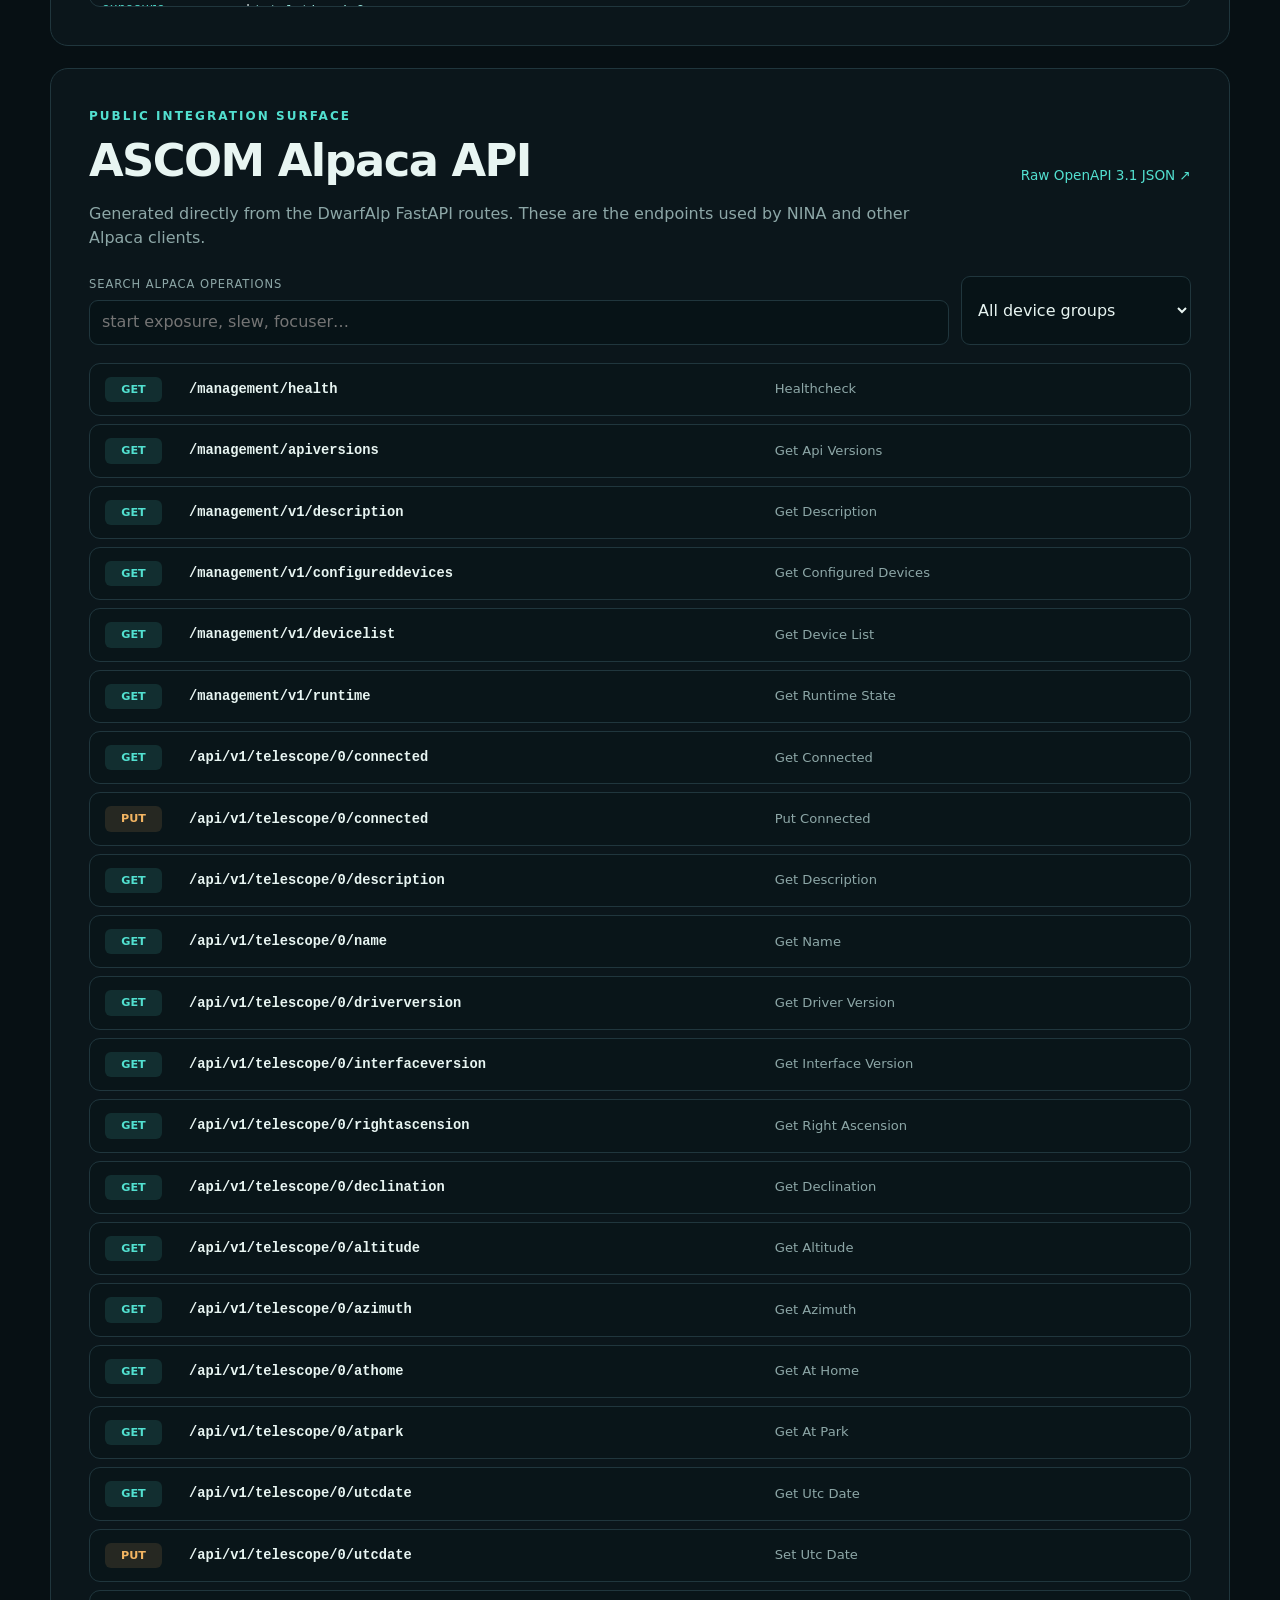
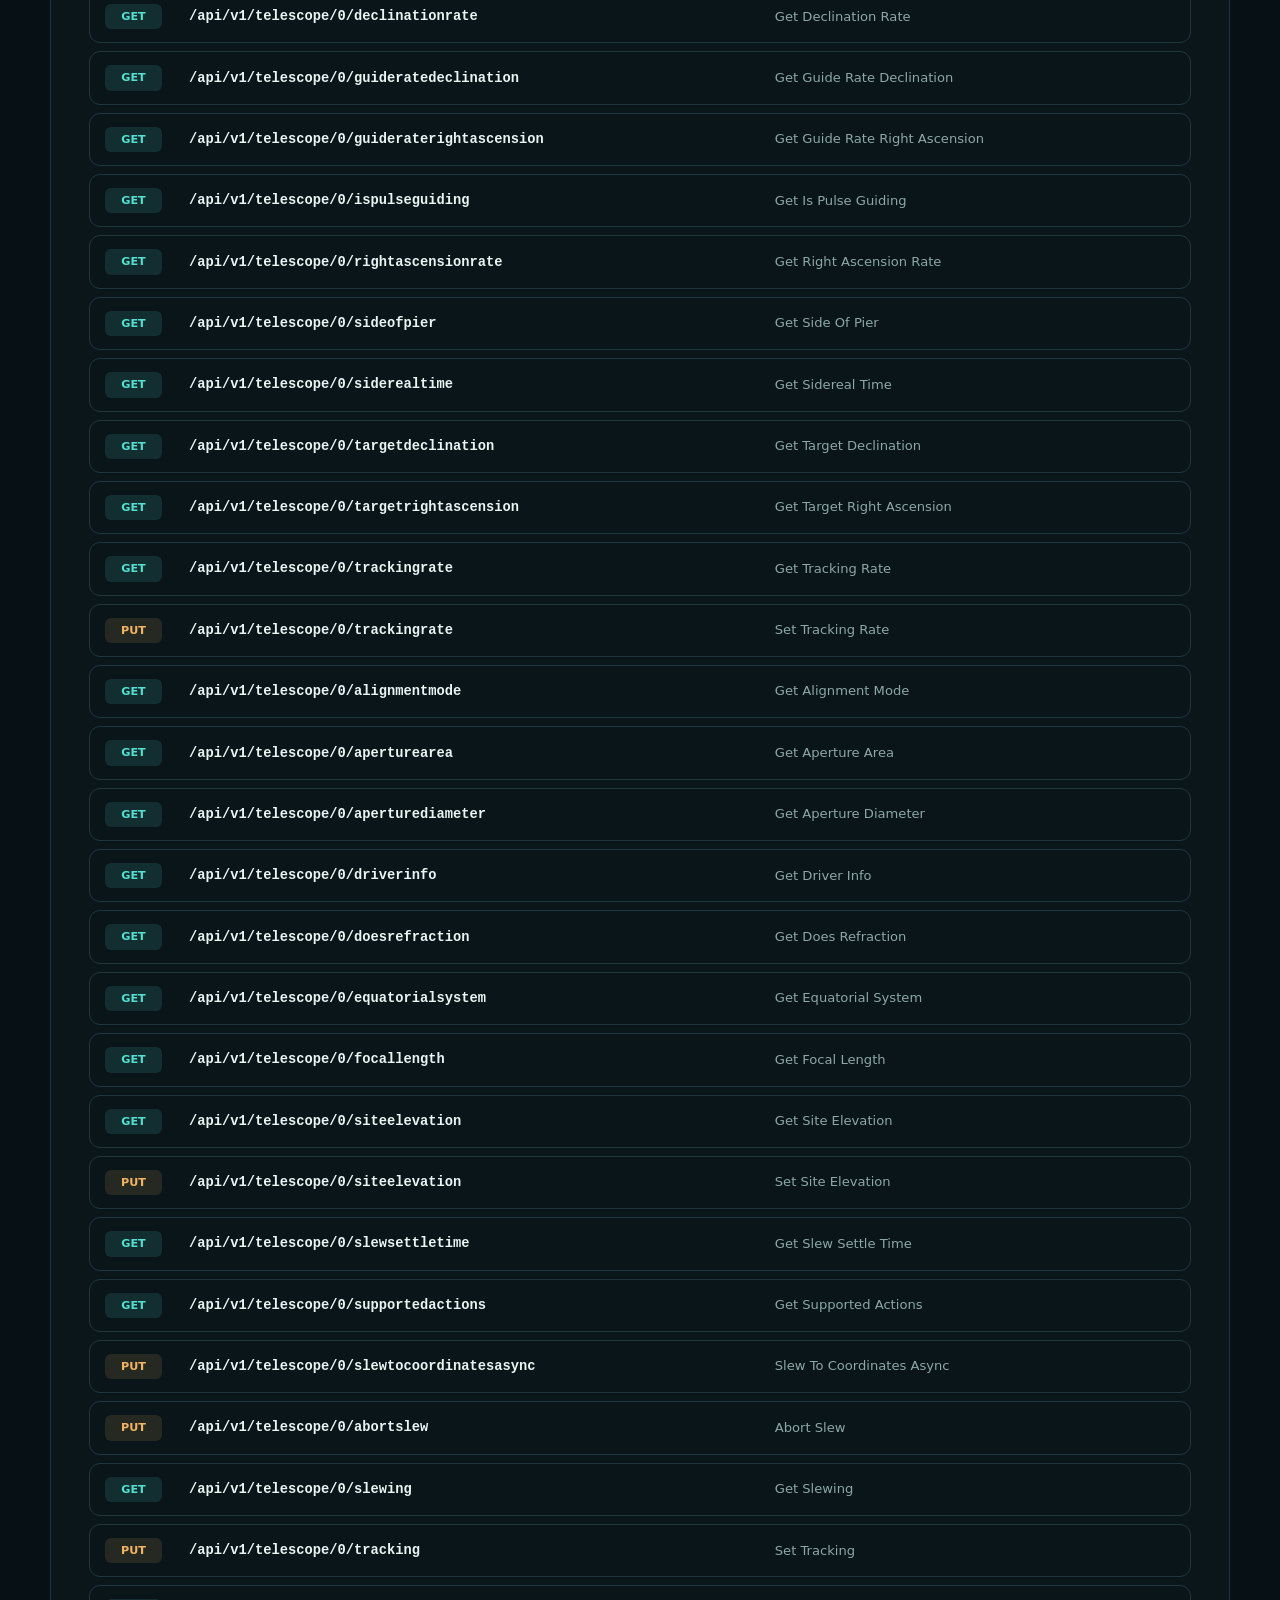
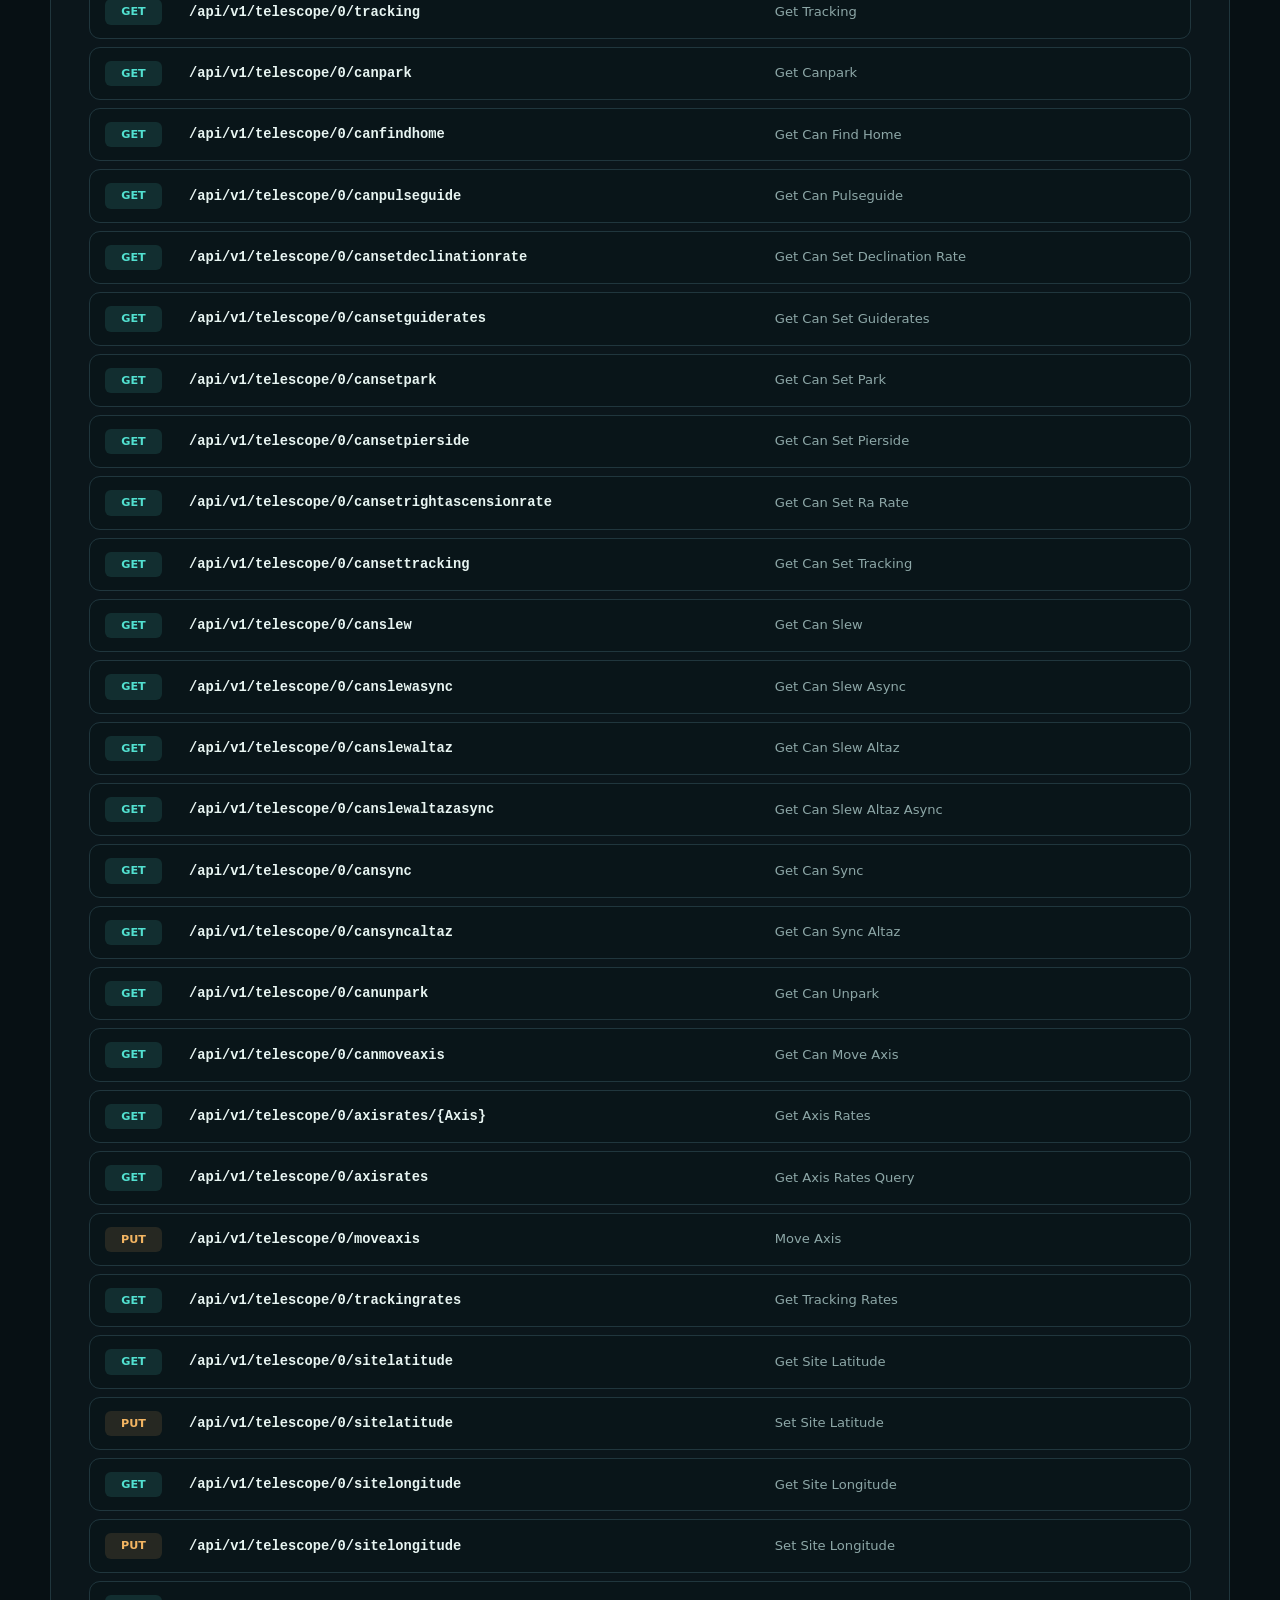
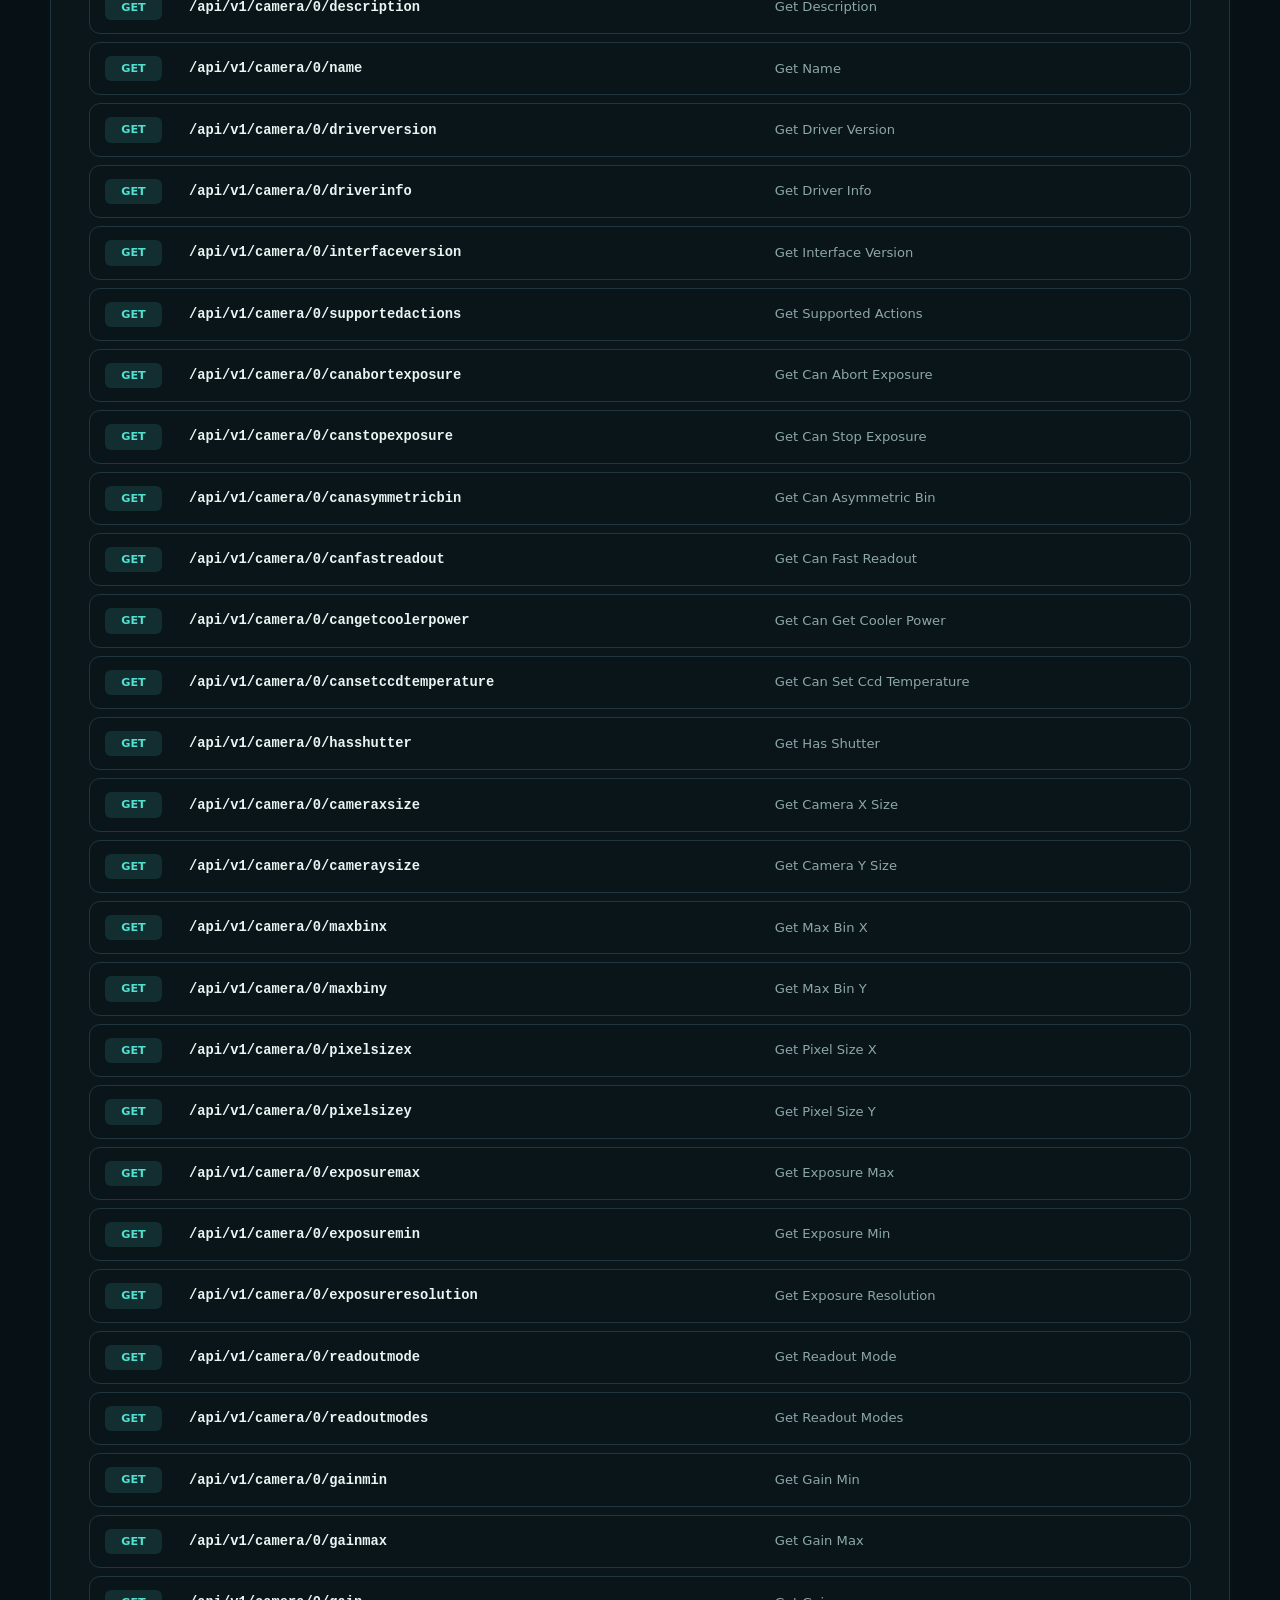
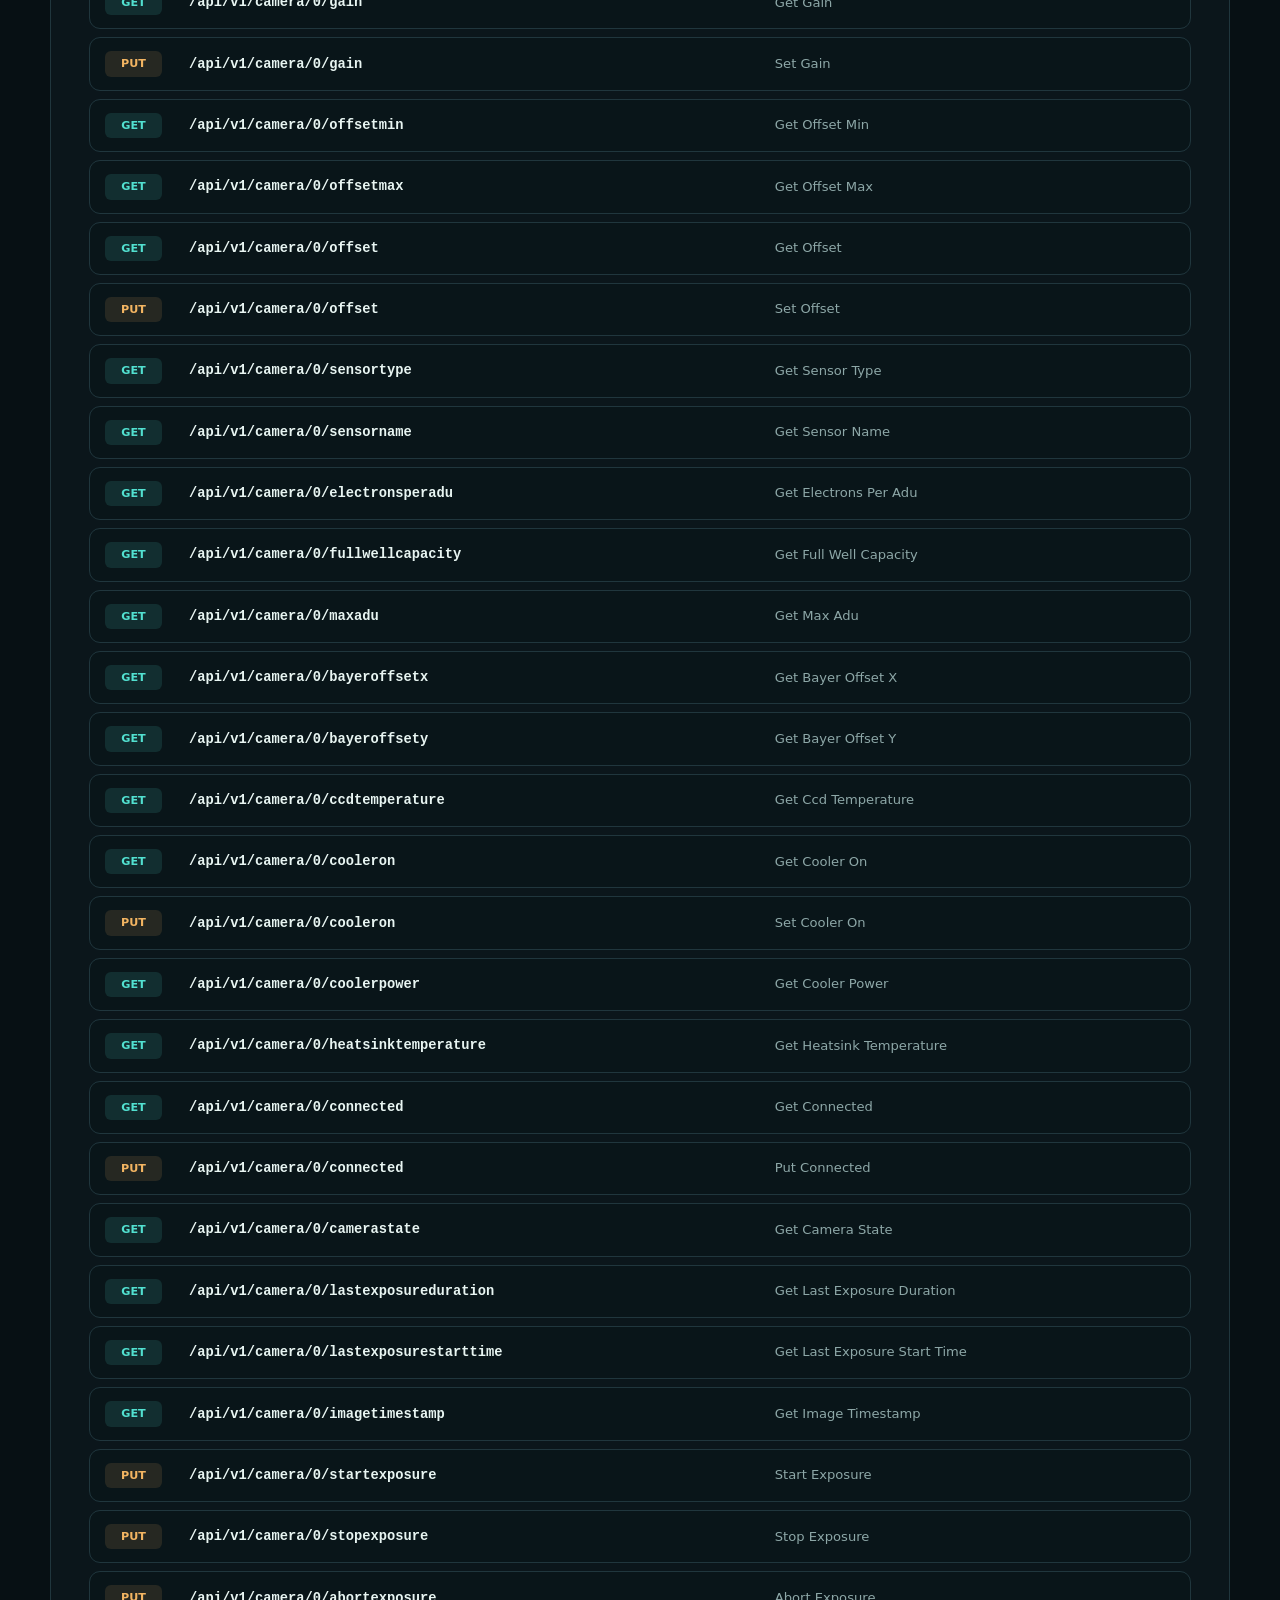
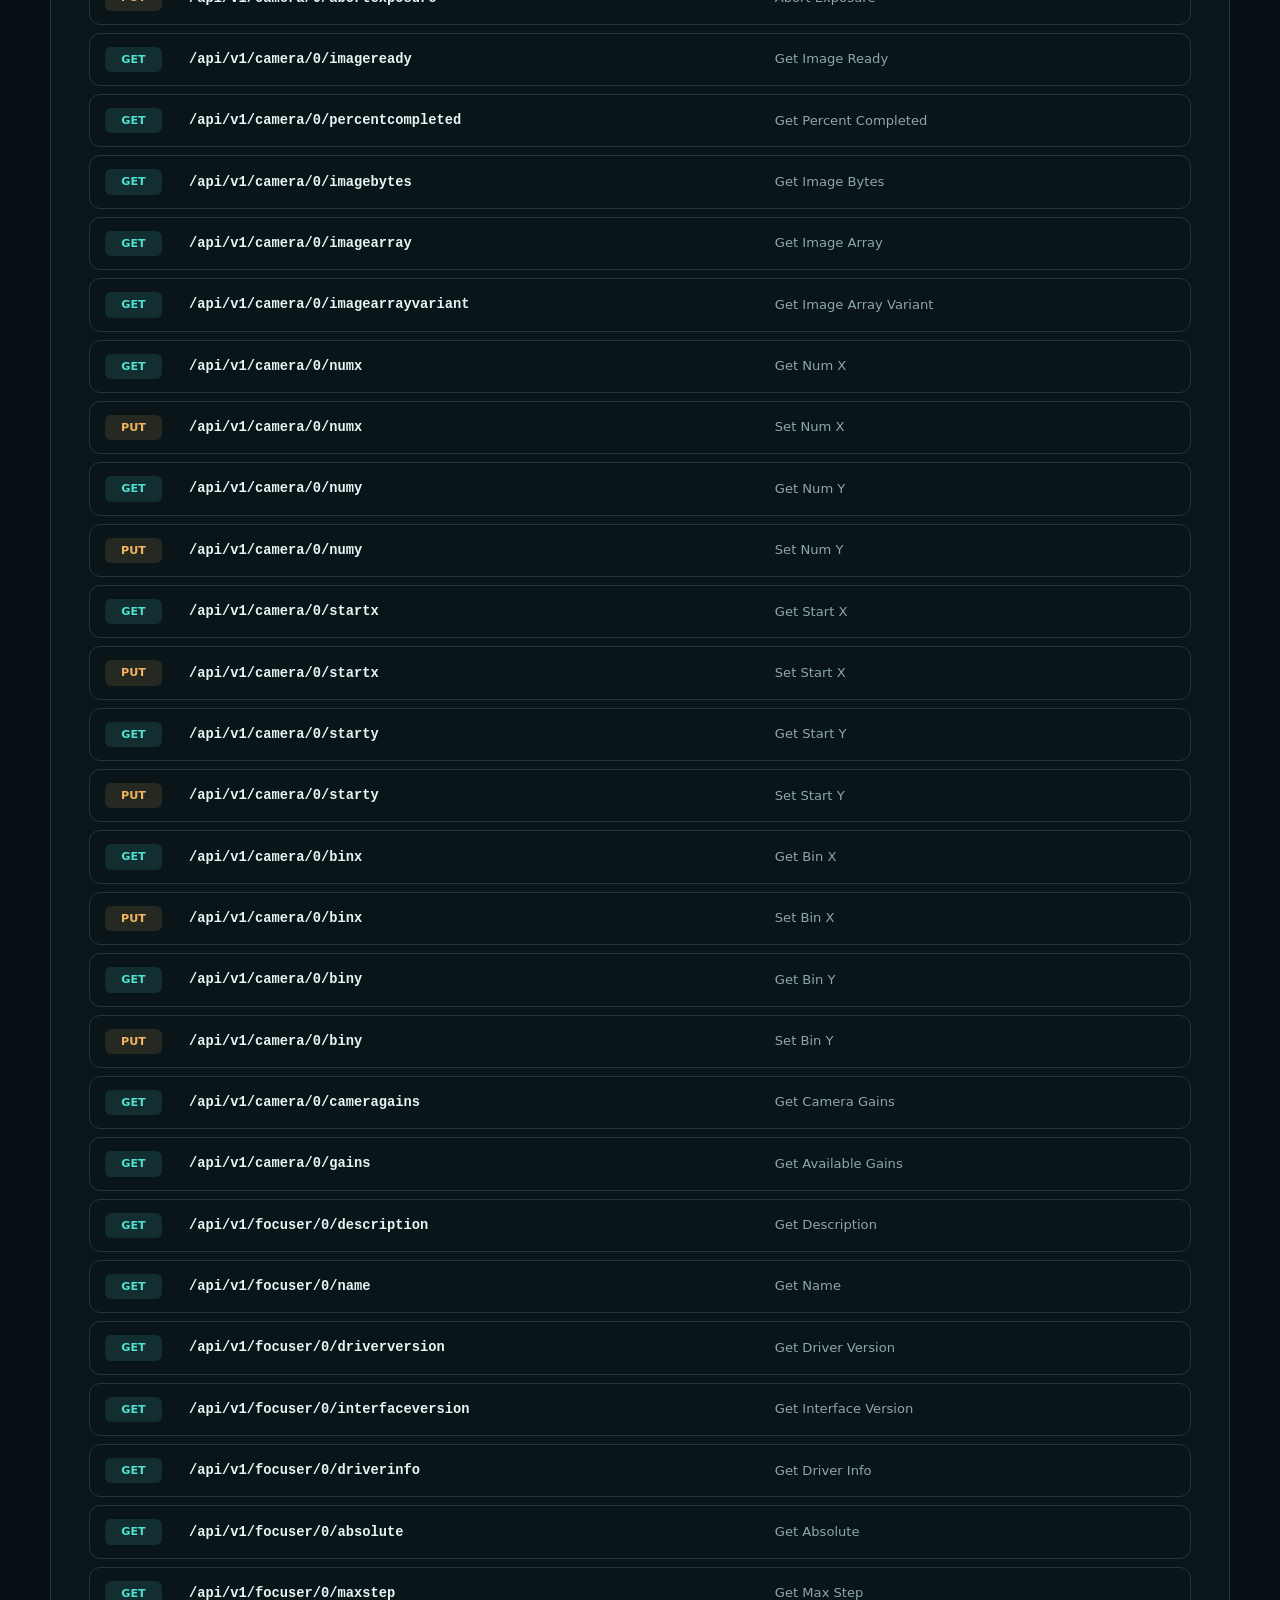
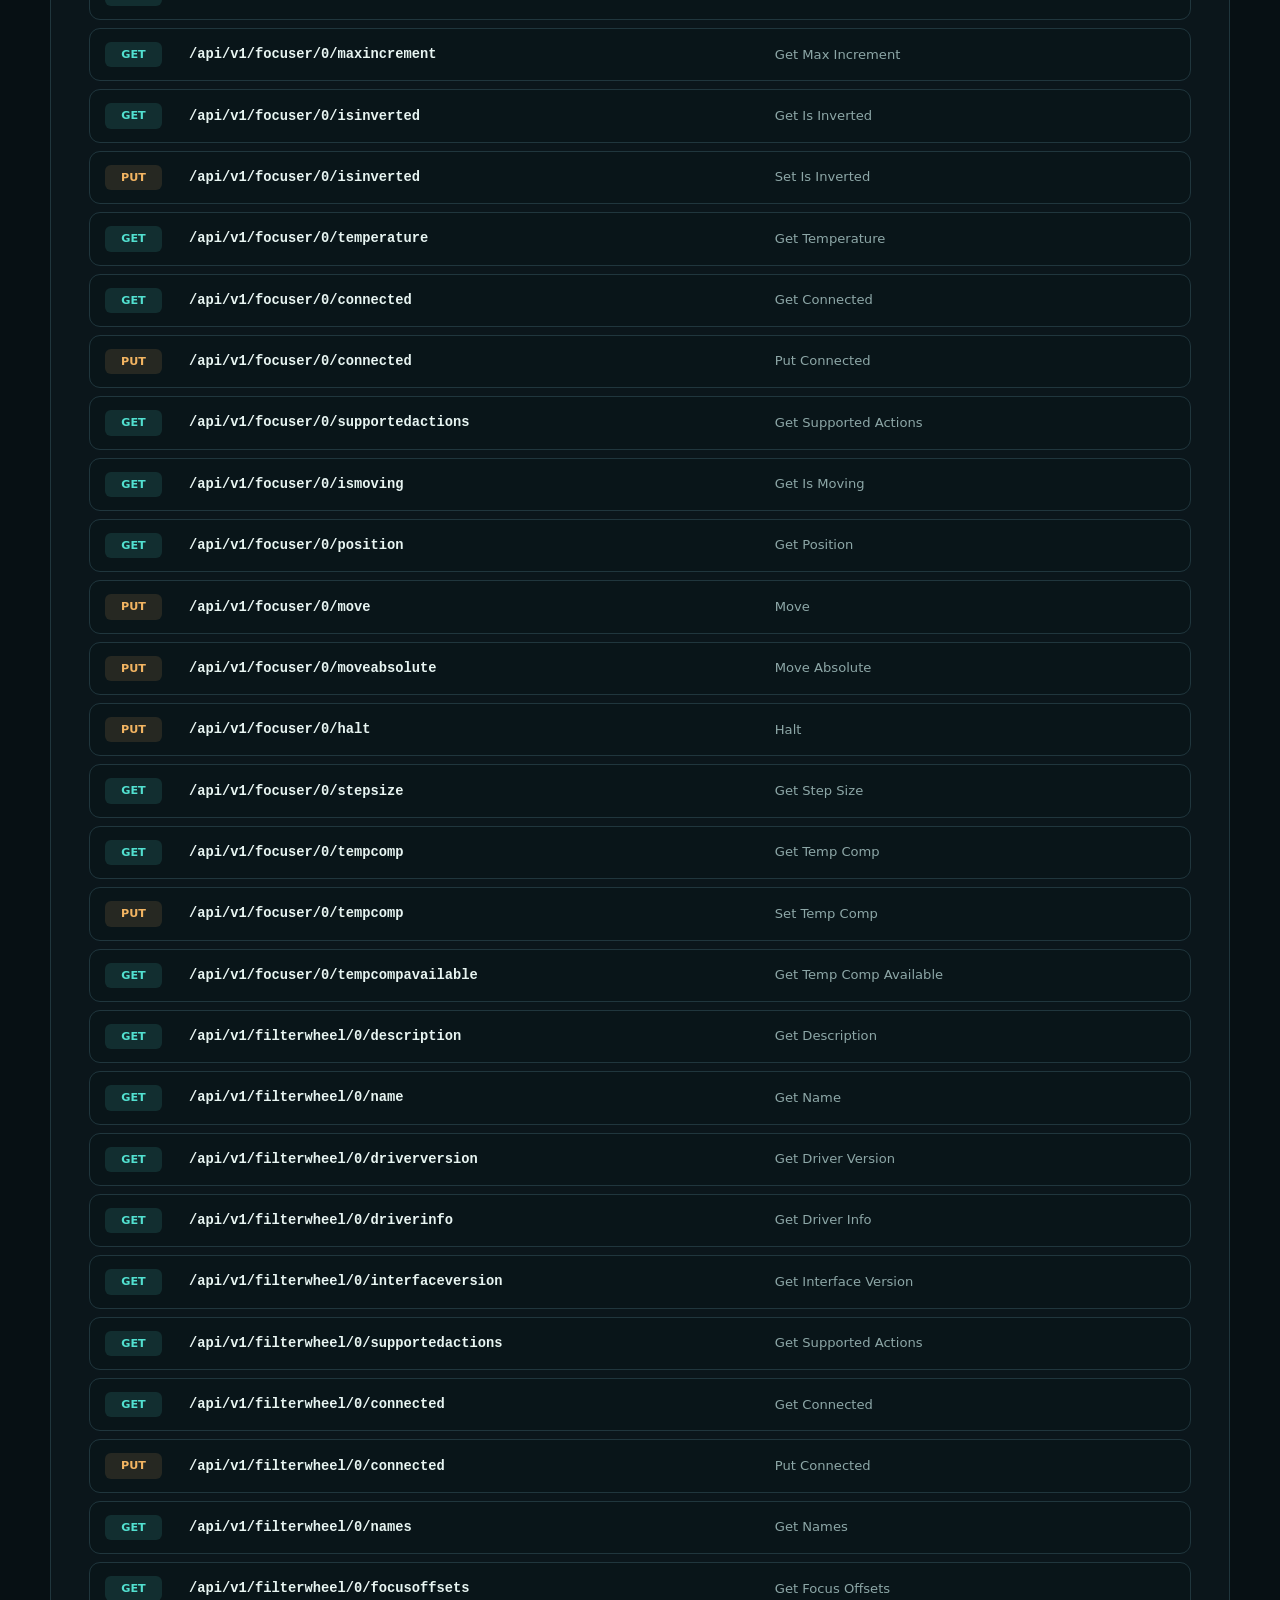
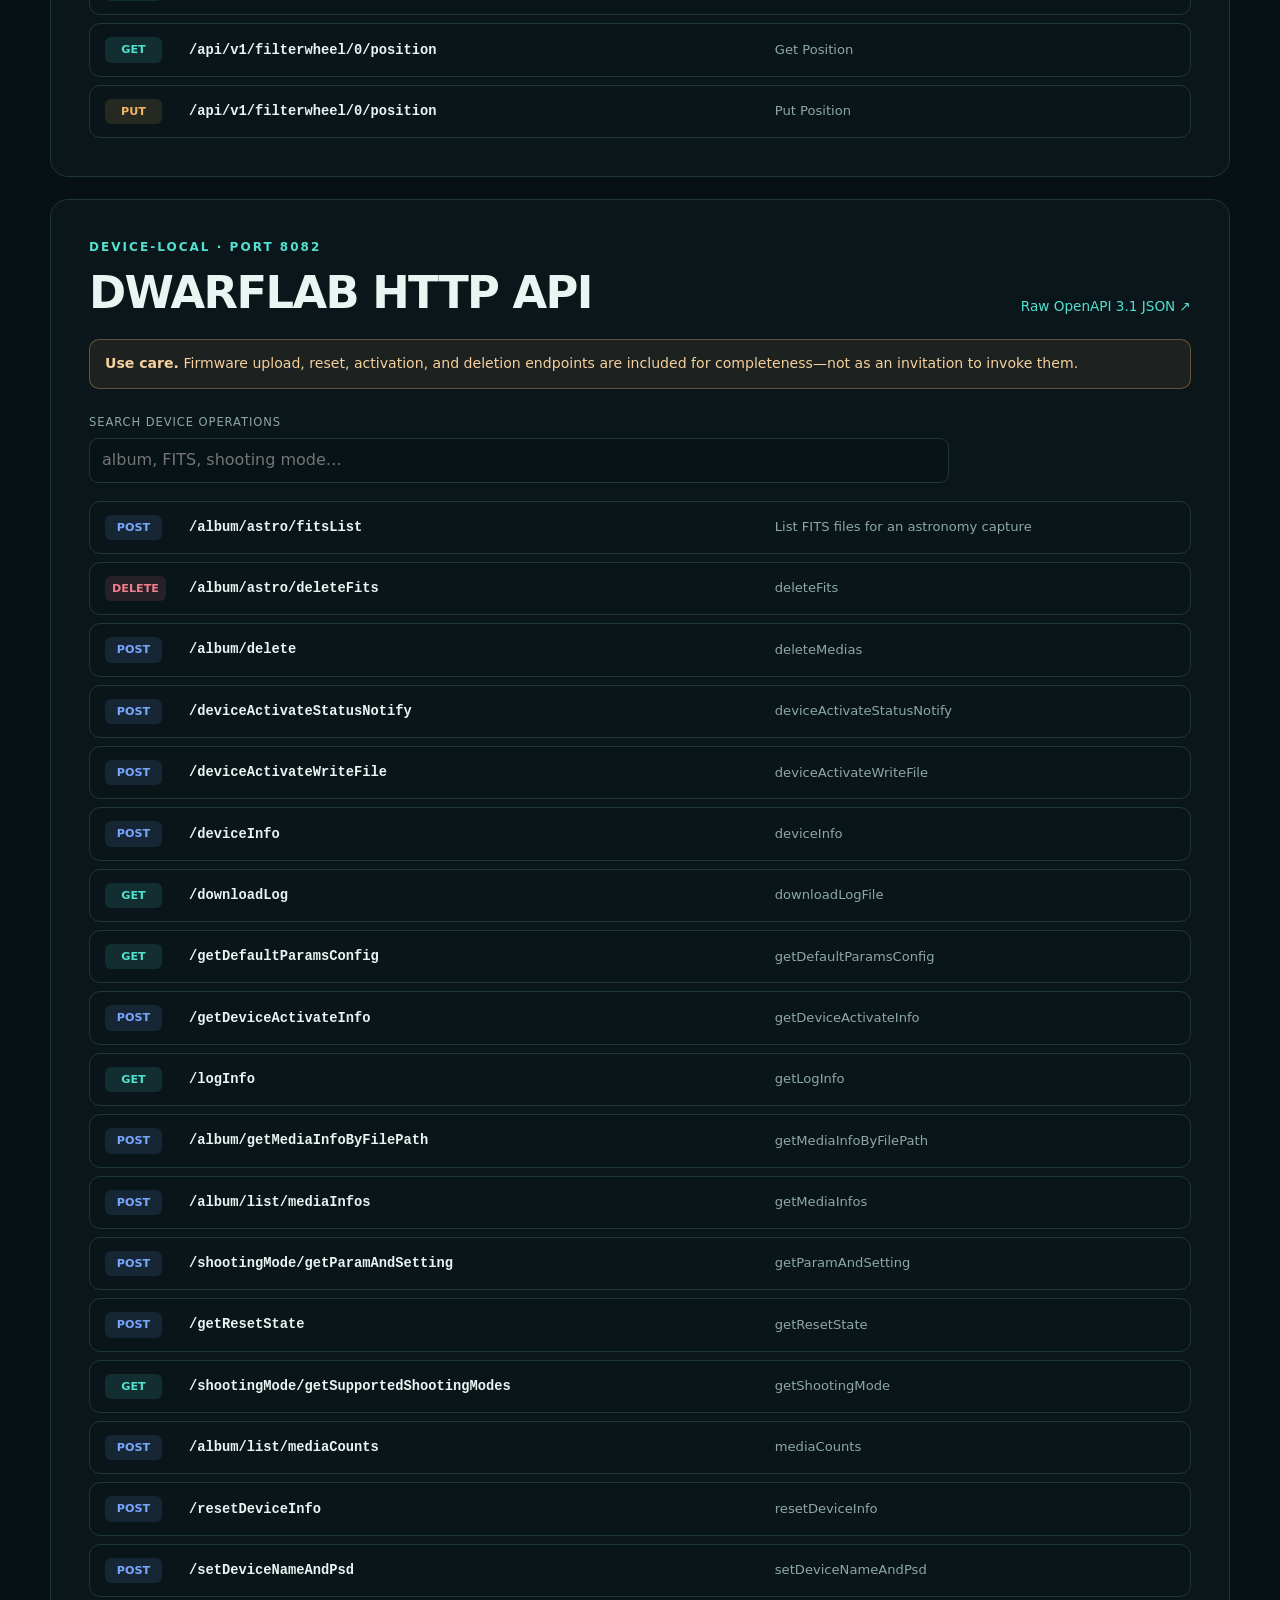
==== commit d0361780: "Publish Draco app and protocol research" ====
--- a/docs/site/index.html
+++ b/docs/site/index.html
@@ -18,6 +18,7 @@
         <div class="nav-links">
           <a href="#verified-findings">Findings</a>
           <a href="#firmware">Firmware</a>
+          <a href="draco.html">Draco</a>
           <a href="#alpaca">Alpaca</a>
           <a href="#device-http">Device HTTP</a>
           <a href="#cloud-http">Cloud HTTP</a>
